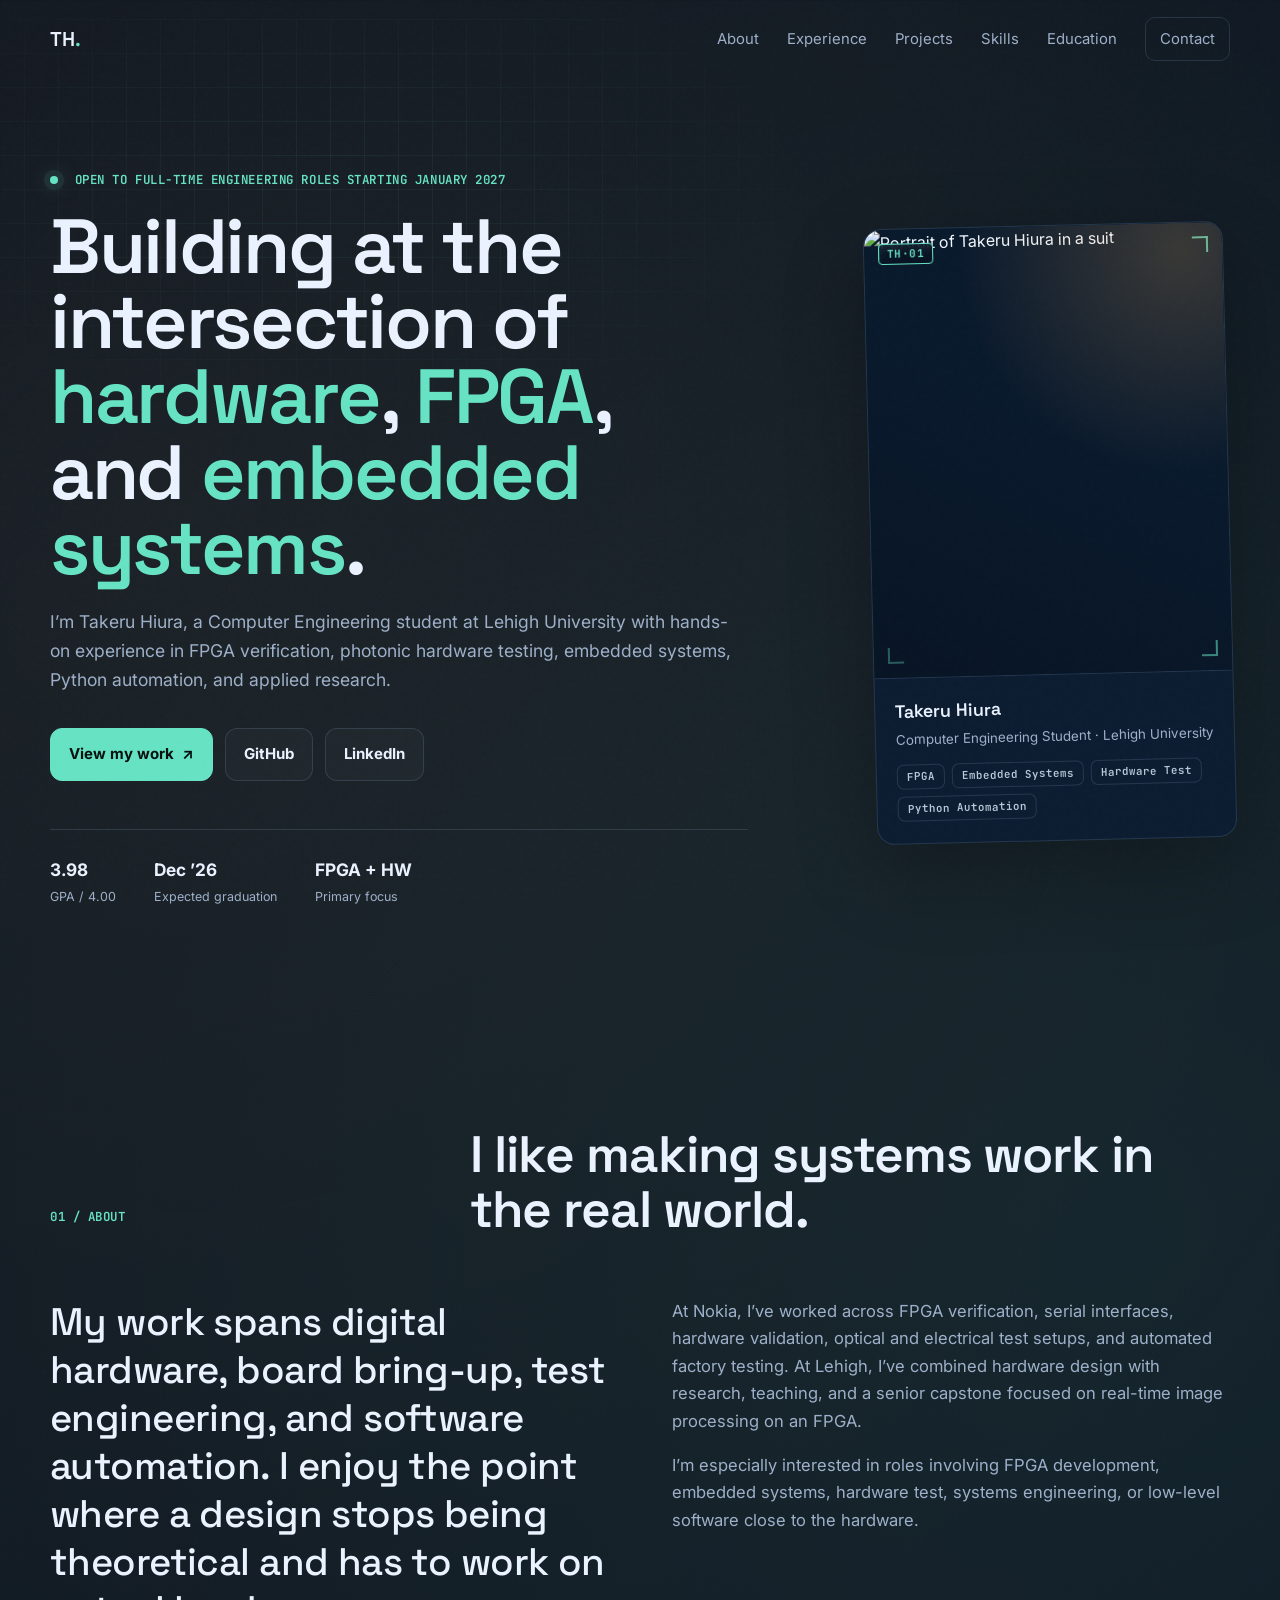
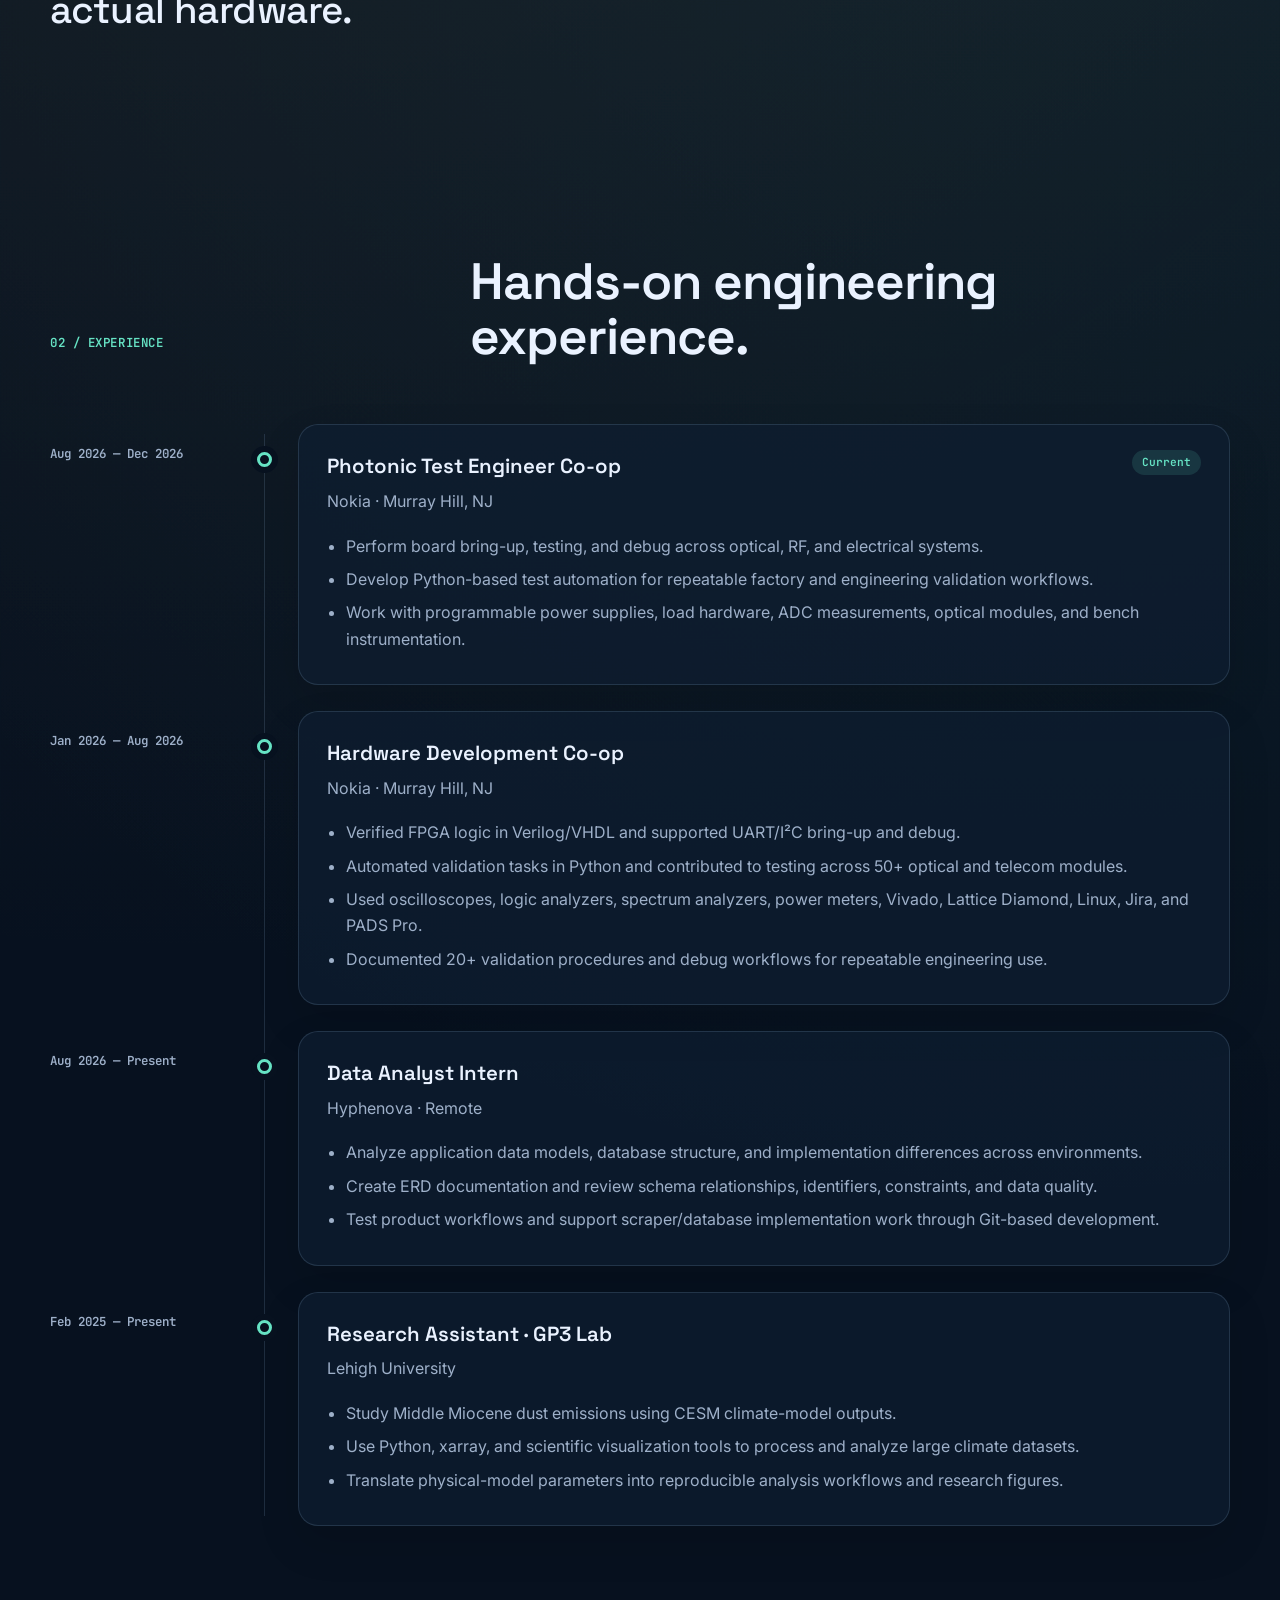
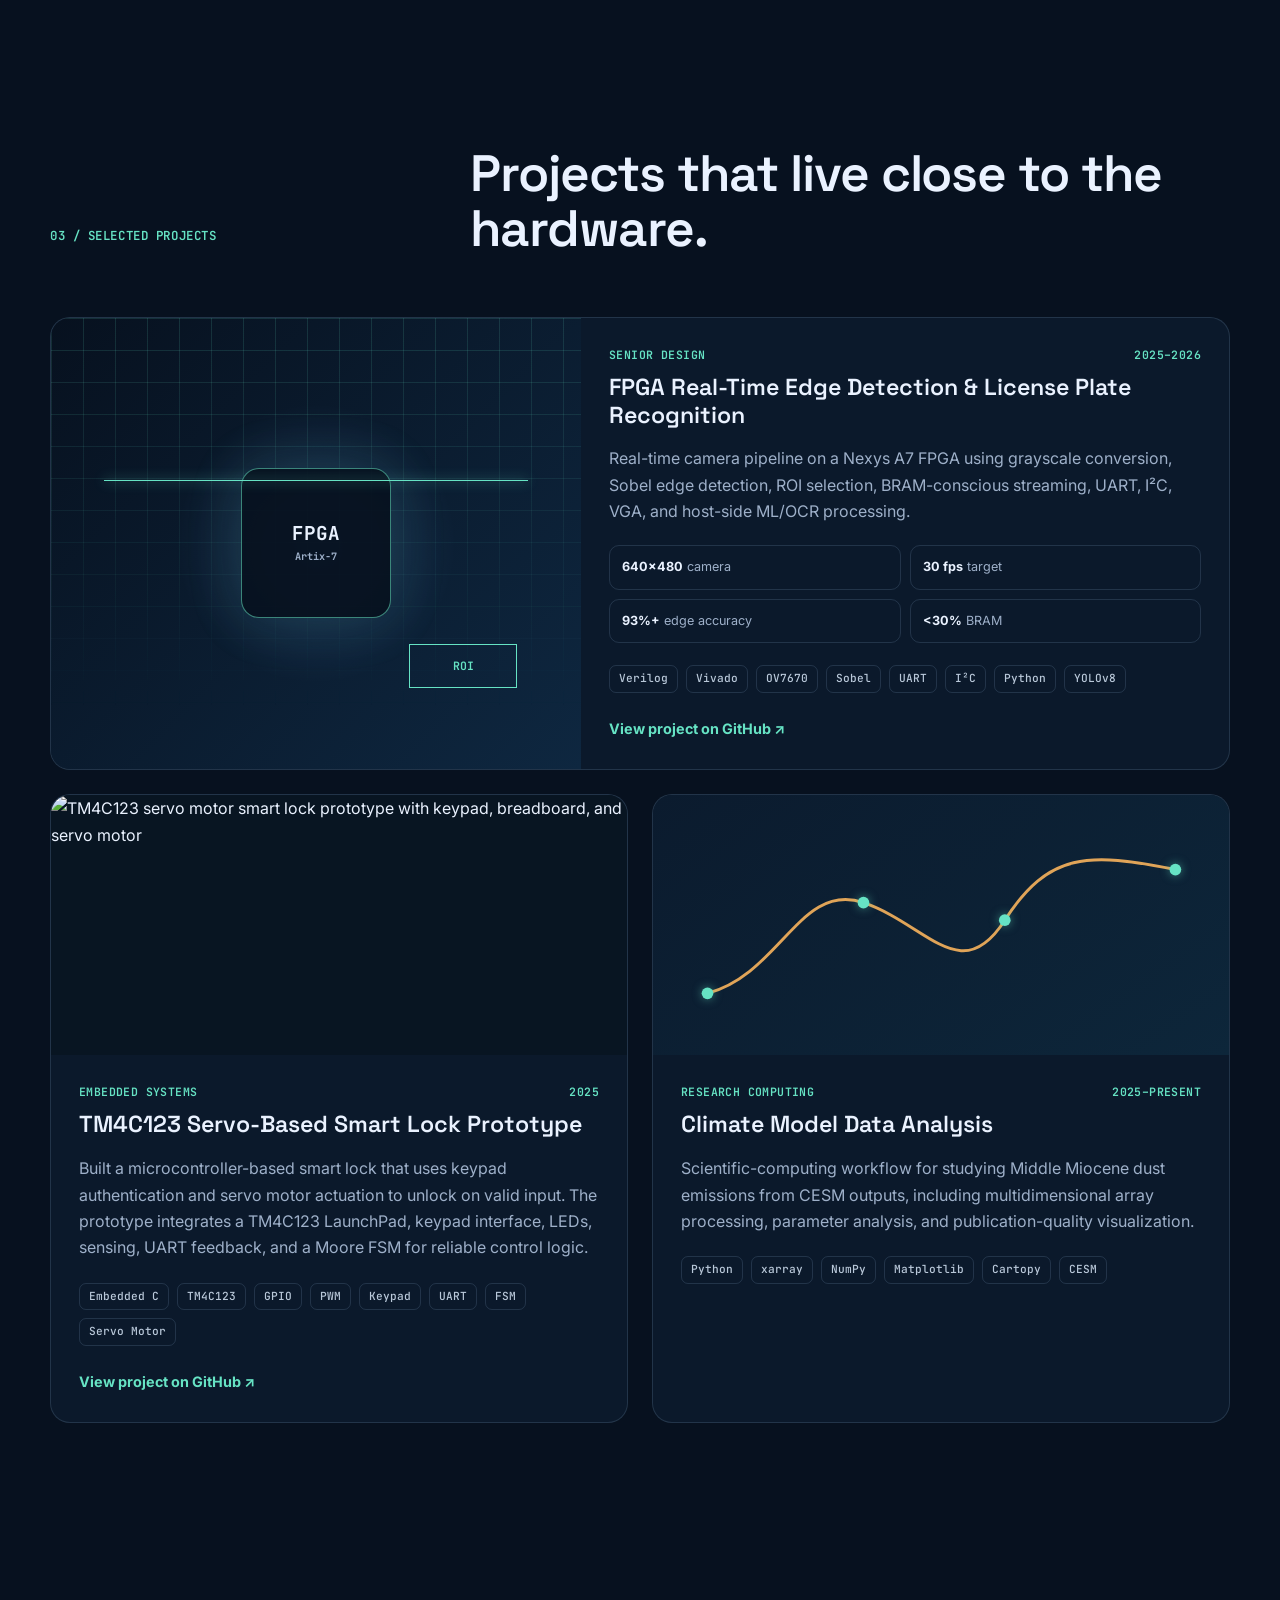
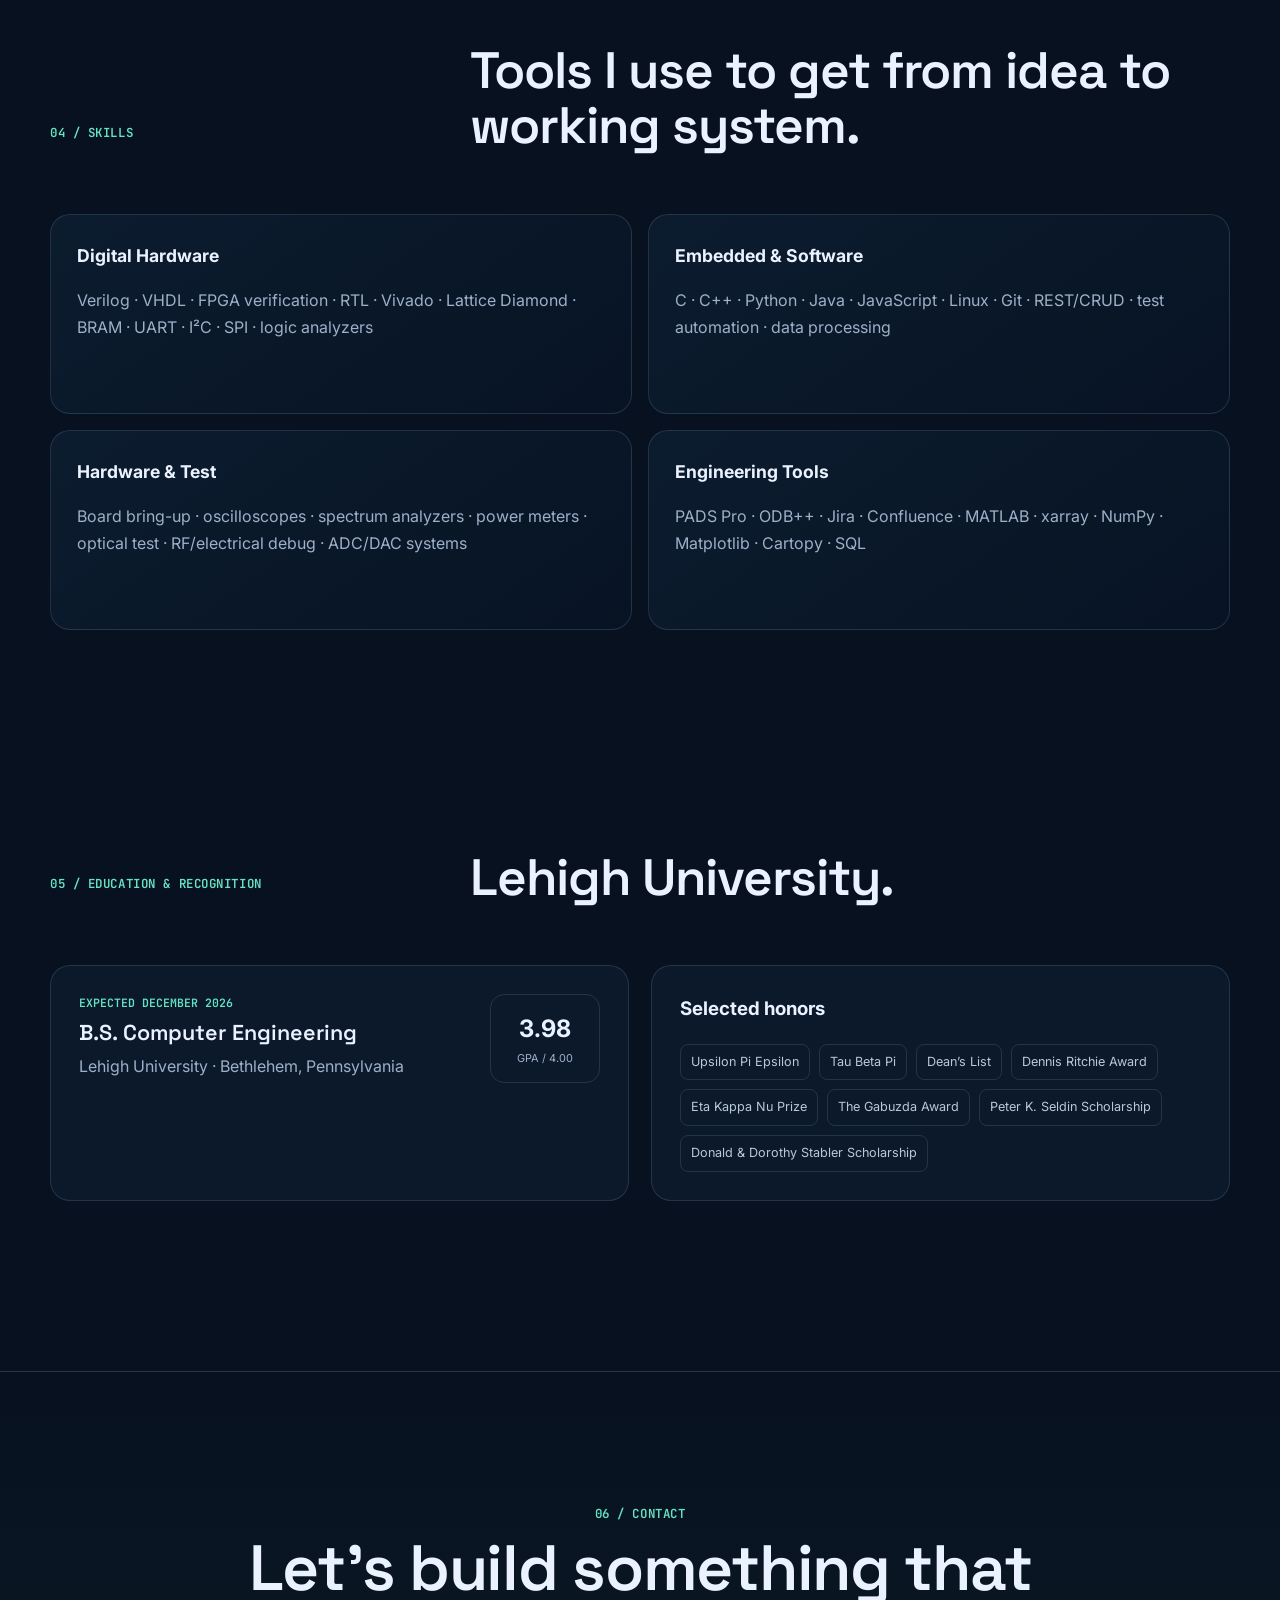
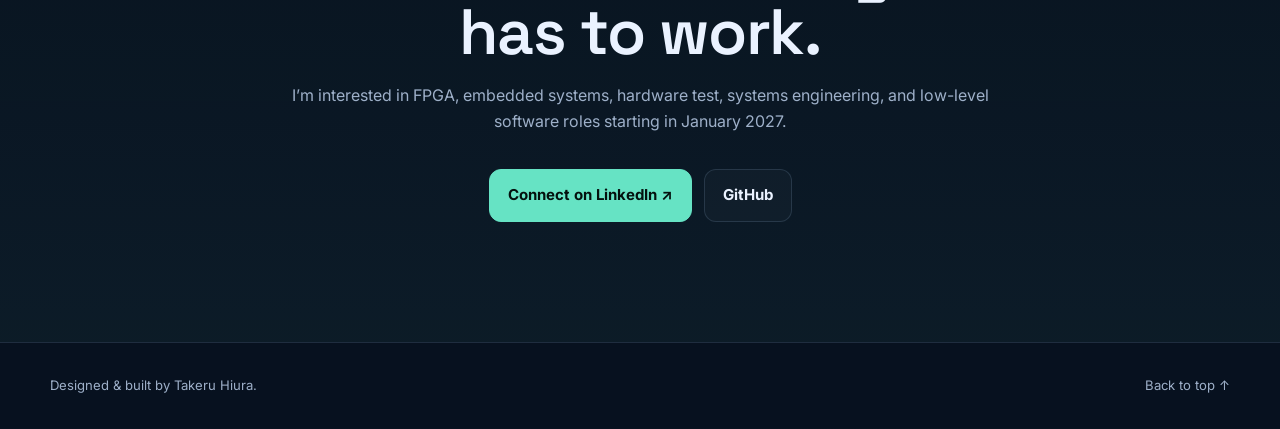
==== index.html @ 02f558d6 "Add files via upload" ====
<!doctype html>
<html lang="en">
<head>
  <meta charset="utf-8" />
  <meta name="viewport" content="width=device-width, initial-scale=1" />
  <meta name="description" content="Takeru Hiura — Computer Engineering student focused on FPGA, embedded systems, hardware validation, and test automation." />
  <meta name="theme-color" content="#07111f" />
  <title>Takeru Hiura | Computer Engineering</title>
  <link rel="icon" href="assets/favicon.svg" type="image/svg+xml" />
  <link rel="preconnect" href="https://fonts.googleapis.com" />
  <link rel="preconnect" href="https://fonts.gstatic.com" crossorigin />
  <link href="https://fonts.googleapis.com/css2?family=Inter:wght@400;500;600;700;800&family=JetBrains+Mono:wght@500;600&family=Space+Grotesk:wght@500;600;700&display=swap" rel="stylesheet" />
  <link rel="stylesheet" href="style.css" />
</head>
<body>
  <div class="page-noise" aria-hidden="true"></div>
  <header class="site-header" id="top">
    <nav class="nav container" aria-label="Primary navigation">
      <a class="brand" href="#top" aria-label="Takeru Hiura home">TH<span>.</span></a>
      <button class="nav-toggle" aria-label="Open navigation" aria-expanded="false">
        <span></span><span></span><span></span>
      </button>
      <div class="nav-links">
        <a href="#about">About</a>
        <a href="#experience">Experience</a>
        <a href="#projects">Projects</a>
        <a href="#skills">Skills</a>
        <a href="#education">Education</a>
        <a class="nav-cta" href="#contact">Contact</a>
      </div>
    </nav>
  </header>

  <main>
    <section class="hero container reveal">
      <div class="hero-copy">
        <p class="eyebrow"><span class="status-dot"></span> Open to full-time engineering roles starting January 2027</p>
        <h1>Building at the intersection of <span>hardware</span>, <span>FPGA</span>, and <span>embedded systems</span>.</h1>
        <p class="hero-text">
          I’m Takeru Hiura, a Computer Engineering student at Lehigh University with hands-on experience in FPGA verification,
          photonic hardware testing, embedded systems, Python automation, and applied research.
        </p>
        <div class="hero-actions">
          <a class="button primary" href="#projects">View my work <span>↗</span></a>
          <a class="button secondary" href="https://github.com/takeru-hiura" target="_blank" rel="noreferrer">GitHub</a>
          <a class="button secondary" href="https://www.linkedin.com/in/takeru-hiura" target="_blank" rel="noreferrer">LinkedIn</a>
        </div>
        <div class="hero-meta" aria-label="Key profile facts">
          <div><strong>3.98</strong><span>GPA / 4.00</span></div>
          <div><strong>Dec ’26</strong><span>Expected graduation</span></div>
          <div><strong>FPGA + HW</strong><span>Primary focus</span></div>
        </div>
      </div>

      <aside class="hero-photo-card" aria-label="Profile photo">
        <div class="photo-frame">
          <span class="ref-tag">TH·01</span>
          <img src="assets/headshot.jpg" alt="Portrait of Takeru Hiura in a suit" />
        </div>
        <div class="photo-caption">
          <h3>Takeru Hiura</h3>
          <p>Computer Engineering Student · Lehigh University</p>
          <div class="hero-badges" aria-label="Focus areas">
            <span>FPGA</span>
            <span>Embedded Systems</span>
            <span>Hardware Test</span>
            <span>Python Automation</span>
          </div>
        </div>
      </aside>
    </section>

    <section class="section container" id="about">
      <div class="section-heading reveal">
        <p class="section-kicker">01 / About</p>
        <h2>I like making systems work in the real world.</h2>
      </div>
      <div class="about-grid reveal">
        <p class="lead">
          My work spans digital hardware, board bring-up, test engineering, and software automation. I enjoy the point where a design stops being theoretical and has to work on actual hardware.
        </p>
        <div class="about-copy">
          <p>
            At Nokia, I’ve worked across FPGA verification, serial interfaces, hardware validation, optical and electrical test setups, and automated factory testing. At Lehigh, I’ve combined hardware design with research, teaching, and a senior capstone focused on real-time image processing on an FPGA.
          </p>
          <p>
            I’m especially interested in roles involving FPGA development, embedded systems, hardware test, systems engineering, or low-level software close to the hardware.
          </p>
        </div>
      </div>
    </section>

    <section class="section container" id="experience">
      <div class="section-heading reveal">
        <p class="section-kicker">02 / Experience</p>
        <h2>Hands-on engineering experience.</h2>
      </div>

      <div class="timeline">
        <article class="timeline-item reveal">
          <div class="timeline-marker"></div>
          <div class="timeline-date">Aug 2026 — Dec 2026</div>
          <div class="timeline-card">
            <div class="card-head">
              <div>
                <h3>Photonic Test Engineer Co-op</h3>
                <p>Nokia · Murray Hill, NJ</p>
              </div>
              <span class="tag">Current</span>
            </div>
            <ul>
              <li>Perform board bring-up, testing, and debug across optical, RF, and electrical systems.</li>
              <li>Develop Python-based test automation for repeatable factory and engineering validation workflows.</li>
              <li>Work with programmable power supplies, load hardware, ADC measurements, optical modules, and bench instrumentation.</li>
            </ul>
          </div>
        </article>

        <article class="timeline-item reveal">
          <div class="timeline-marker"></div>
          <div class="timeline-date">Jan 2026 — Aug 2026</div>
          <div class="timeline-card">
            <div class="card-head">
              <div>
                <h3>Hardware Development Co-op</h3>
                <p>Nokia · Murray Hill, NJ</p>
              </div>
            </div>
            <ul>
              <li>Verified FPGA logic in Verilog/VHDL and supported UART/I²C bring-up and debug.</li>
              <li>Automated validation tasks in Python and contributed to testing across 50+ optical and telecom modules.</li>
              <li>Used oscilloscopes, logic analyzers, spectrum analyzers, power meters, Vivado, Lattice Diamond, Linux, Jira, and PADS Pro.</li>
              <li>Documented 20+ validation procedures and debug workflows for repeatable engineering use.</li>
            </ul>
          </div>
        </article>

        <article class="timeline-item reveal">
          <div class="timeline-marker"></div>
          <div class="timeline-date">Aug 2026 — Present</div>
          <div class="timeline-card">
            <div class="card-head">
              <div>
                <h3>Data Analyst Intern</h3>
                <p>Hyphenova · Remote</p>
              </div>
            </div>
            <ul>
              <li>Analyze application data models, database structure, and implementation differences across environments.</li>
              <li>Create ERD documentation and review schema relationships, identifiers, constraints, and data quality.</li>
              <li>Test product workflows and support scraper/database implementation work through Git-based development.</li>
            </ul>
          </div>
        </article>

        <article class="timeline-item reveal">
          <div class="timeline-marker"></div>
          <div class="timeline-date">Feb 2025 — Present</div>
          <div class="timeline-card">
            <div class="card-head">
              <div>
                <h3>Research Assistant · GP3 Lab</h3>
                <p>Lehigh University</p>
              </div>
            </div>
            <ul>
              <li>Study Middle Miocene dust emissions using CESM climate-model outputs.</li>
              <li>Use Python, xarray, and scientific visualization tools to process and analyze large climate datasets.</li>
              <li>Translate physical-model parameters into reproducible analysis workflows and research figures.</li>
            </ul>
          </div>
        </article>
      </div>
    </section>

    <section class="section container" id="projects">
      <div class="section-heading reveal">
        <p class="section-kicker">03 / Selected Projects</p>
        <h2>Projects that live close to the hardware.</h2>
      </div>

      <div class="project-grid">
        <article class="project-card featured reveal">
          <div class="project-visual fpga-visual" aria-hidden="true">
            <div class="chip">
              <span>FPGA</span>
              <small>Artix-7</small>
            </div>
            <div class="scan-line"></div>
            <div class="plate-box">ROI</div>
          </div>
          <div class="project-content">
            <div class="project-topline"><span>Senior Design</span><span>2025–2026</span></div>
            <h3>FPGA Real-Time Edge Detection & License Plate Recognition</h3>
            <p>
              Real-time camera pipeline on a Nexys A7 FPGA using grayscale conversion, Sobel edge detection, ROI selection, BRAM-conscious streaming, UART, I²C, VGA, and host-side ML/OCR processing.
            </p>
            <div class="metric-row">
              <span><strong>640×480</strong> camera</span>
              <span><strong>30 fps</strong> target</span>
              <span><strong>93%+</strong> edge accuracy</span>
              <span><strong>&lt;30%</strong> BRAM</span>
            </div>
            <div class="tech-list"><span>Verilog</span><span>Vivado</span><span>OV7670</span><span>Sobel</span><span>UART</span><span>I²C</span><span>Python</span><span>YOLOv8</span></div>
            <a class="text-link" href="https://github.com/takeru-hiura/senior_design_code" target="_blank" rel="noreferrer">View project on GitHub ↗</a>
          </div>
        </article>

        <article class="project-card reveal">
          <div class="project-visual image-visual">
            <img src="assets/servo-project.png" alt="TM4C123 servo motor smart lock prototype with keypad, breadboard, and servo motor" />
          </div>
          <div class="project-content">
            <div class="project-topline"><span>Embedded Systems</span><span>2025</span></div>
            <h3>TM4C123 Servo-Based Smart Lock Prototype</h3>
            <p>
              Built a microcontroller-based smart lock that uses keypad authentication and servo motor actuation to unlock on valid input. The prototype integrates a TM4C123 LaunchPad, keypad interface, LEDs, sensing, UART feedback, and a Moore FSM for reliable control logic.
            </p>
            <div class="tech-list"><span>Embedded C</span><span>TM4C123</span><span>GPIO</span><span>PWM</span><span>Keypad</span><span>UART</span><span>FSM</span><span>Servo Motor</span></div>
            <a class="text-link" href="https://github.com/takeru-hiura/num_lock_prototype" target="_blank" rel="noreferrer">View project on GitHub ↗</a>
          </div>
        </article>

        <article class="project-card reveal">
          <div class="project-visual data-visual" aria-hidden="true">
            <svg viewBox="0 0 520 230">
              <path d="M20 185 C95 165 115 70 180 92 S280 180 325 110 S410 40 500 58" fill="none" />
              <circle cx="20" cy="185" r="6"/><circle cx="180" cy="92" r="6"/><circle cx="325" cy="110" r="6"/><circle cx="500" cy="58" r="6"/>
            </svg>
          </div>
          <div class="project-content">
            <div class="project-topline"><span>Research Computing</span><span>2025–Present</span></div>
            <h3>Climate Model Data Analysis</h3>
            <p>
              Scientific-computing workflow for studying Middle Miocene dust emissions from CESM outputs, including multidimensional array processing, parameter analysis, and publication-quality visualization.
            </p>
            <div class="tech-list"><span>Python</span><span>xarray</span><span>NumPy</span><span>Matplotlib</span><span>Cartopy</span><span>CESM</span></div>
          </div>
        </article>
      </div>
    </section>

    <section class="section container" id="skills">
      <div class="section-heading reveal">
        <p class="section-kicker">04 / Skills</p>
        <h2>Tools I use to get from idea to working system.</h2>
      </div>
      <div class="skills-grid reveal">
        <div class="skill-panel">
          <h3>Digital Hardware</h3>
          <p>Verilog · VHDL · FPGA verification · RTL · Vivado · Lattice Diamond · BRAM · UART · I²C · SPI · logic analyzers</p>
        </div>
        <div class="skill-panel">
          <h3>Embedded & Software</h3>
          <p>C · C++ · Python · Java · JavaScript · Linux · Git · REST/CRUD · test automation · data processing</p>
        </div>
        <div class="skill-panel">
          <h3>Hardware & Test</h3>
          <p>Board bring-up · oscilloscopes · spectrum analyzers · power meters · optical test · RF/electrical debug · ADC/DAC systems</p>
        </div>
        <div class="skill-panel">
          <h3>Engineering Tools</h3>
          <p>PADS Pro · ODB++ · Jira · Confluence · MATLAB · xarray · NumPy · Matplotlib · Cartopy · SQL</p>
        </div>
      </div>
    </section>

    <section class="section container" id="education">
      <div class="section-heading reveal">
        <p class="section-kicker">05 / Education & Recognition</p>
        <h2>Lehigh University.</h2>
      </div>
      <div class="education-grid reveal">
        <article class="education-card">
          <div>
            <p class="edu-year">Expected December 2026</p>
            <h3>B.S. Computer Engineering</h3>
            <p>Lehigh University · Bethlehem, Pennsylvania</p>
          </div>
          <div class="gpa-box"><strong>3.98</strong><span>GPA / 4.00</span></div>
        </article>
        <article class="awards-card">
          <h3>Selected honors</h3>
          <div class="award-list">
            <span>Upsilon Pi Epsilon</span>
            <span>Tau Beta Pi</span>
            <span>Dean’s List</span>
            <span>Dennis Ritchie Award</span>
            <span>Eta Kappa Nu Prize</span>
            <span>The Gabuzda Award</span>
            <span>Peter K. Seldin Scholarship</span>
            <span>Donald & Dorothy Stabler Scholarship</span>
          </div>
        </article>
      </div>
    </section>

    <section class="contact-section" id="contact">
      <div class="container contact-inner reveal">
        <p class="section-kicker">06 / Contact</p>
        <h2>Let’s build something that has to work.</h2>
        <p>I’m interested in FPGA, embedded systems, hardware test, systems engineering, and low-level software roles starting in January 2027.</p>
        <div class="contact-actions">
          <a class="button primary" href="https://www.linkedin.com/in/takeru-hiura" target="_blank" rel="noreferrer">Connect on LinkedIn ↗</a>
          <a class="button secondary" href="https://github.com/takeru-hiura" target="_blank" rel="noreferrer">GitHub</a>
        </div>
      </div>
    </section>
  </main>

  <footer>
    <div class="container footer-inner">
      <p>Designed & built by Takeru Hiura.</p>
      <a href="#top">Back to top ↑</a>
    </div>
  </footer>

  <script src="script.js"></script>
</body>
</html>
---- style.css ----
:root {
  --bg: #07111f;
  --bg-soft: #0b1728;
  --panel: rgba(14, 30, 49, 0.72);
  --panel-strong: #0d1d31;
  --text: #eaf2ff;
  --muted: #9eb0c9;
  --line: rgba(153, 190, 229, 0.16);
  --accent: #66e3c4;
  --accent-2: #e0a458;
  --accent-soft: rgba(102, 227, 196, 0.13);
  --copper-soft: rgba(224, 164, 88, 0.16);
  --shadow: 0 28px 80px rgba(0, 0, 0, 0.26);
  --radius: 20px;
  --max: 1180px;
}

* { box-sizing: border-box; }
html { scroll-behavior: smooth; }
body {
  margin: 0;
  min-height: 100vh;
  color: var(--text);
  background:
    radial-gradient(circle at 14% 8%, rgba(224, 164, 88, 0.09), transparent 32%),
    radial-gradient(circle at 86% 18%, rgba(102, 227, 196, 0.08), transparent 28%),
    var(--bg);
  font-family: Inter, system-ui, -apple-system, BlinkMacSystemFont, "Segoe UI", sans-serif;
  line-height: 1.65;
  overflow-x: hidden;
}

a { color: inherit; text-decoration: none; }
button, a { -webkit-tap-highlight-color: transparent; }
img, svg { max-width: 100%; }
.container { width: min(calc(100% - 40px), var(--max)); margin-inline: auto; }

.page-noise {
  position: fixed;
  inset: 0;
  opacity: .035;
  pointer-events: none;
  z-index: 20;
  background-image: url("data:image/svg+xml,%3Csvg viewBox='0 0 220 220' xmlns='http://www.w3.org/2000/svg'%3E%3Cfilter id='n'%3E%3CfeTurbulence type='fractalNoise' baseFrequency='.88' numOctaves='3' stitchTiles='stitch'/%3E%3C/filter%3E%3Crect width='100%25' height='100%25' filter='url(%23n)' opacity='.4'/%3E%3C/svg%3E");
}

.site-header {
  position: sticky;
  top: 0;
  z-index: 15;
  border-bottom: 1px solid transparent;
  transition: background .3s ease, border-color .3s ease, backdrop-filter .3s ease;
}
.site-header.scrolled {
  background: rgba(7, 17, 31, .78);
  border-color: var(--line);
  backdrop-filter: blur(18px);
}
.nav { height: 78px; display: flex; align-items: center; justify-content: space-between; }
.brand {
  font: 600 1.25rem/1 "Space Grotesk", sans-serif;
  letter-spacing: -.01em;
}
.brand span { color: var(--accent); }
.nav-links { display: flex; align-items: center; gap: 28px; color: var(--muted); font-size: .93rem; }
.nav-links a { transition: color .2s ease; }
.nav-links a:hover { color: var(--text); }
.nav-cta { padding: 9px 14px; border: 1px solid var(--line); border-radius: 10px; }
.nav-toggle { display: none; background: none; border: 0; padding: 6px; }
.nav-toggle span { display: block; width: 24px; height: 2px; margin: 5px 0; background: var(--text); }

.hero {
  position: relative;
  min-height: calc(100vh - 78px);
  display: grid;
  grid-template-columns: 1.25fr .75fr;
  align-items: center;
  gap: 64px;
  padding-block: 80px 110px;
}
.hero::before {
  content: "";
  position: absolute;
  inset: -60px -8% auto -8%;
  height: 640px;
  background-image:
    linear-gradient(rgba(102, 227, 196, .07) 1px, transparent 1px),
    linear-gradient(90deg, rgba(102, 227, 196, .07) 1px, transparent 1px);
  background-size: 34px 34px;
  mask-image: radial-gradient(ellipse 55% 60% at 28% 25%, black, transparent 72%);
  pointer-events: none;
  z-index: 0;
}
.hero-copy, .hero-photo-card { position: relative; z-index: 1; }
.eyebrow, .section-kicker {
  font: 600 .78rem/1.4 JetBrains Mono, monospace;
  color: var(--accent);
  letter-spacing: .045em;
  text-transform: uppercase;
}
.status-dot {
  display: inline-block;
  width: 8px;
  height: 8px;
  margin-right: 9px;
  border-radius: 50%;
  background: var(--accent);
  box-shadow: 0 0 0 6px rgba(102,227,196,.08), 0 0 20px rgba(102,227,196,.5);
}
.hero h1 {
  margin: 20px 0 22px;
  max-width: 850px;
  font: 600 clamp(3rem, 6vw, 6.2rem)/.98 "Space Grotesk", sans-serif;
  letter-spacing: -.03em;
}
.hero h1 span { color: var(--accent); }
.hero-text { max-width: 770px; color: var(--muted); font-size: 1.1rem; }
.hero-actions, .contact-actions { display: flex; flex-wrap: wrap; gap: 12px; margin-top: 34px; }
.button {
  display: inline-flex;
  align-items: center;
  justify-content: center;
  gap: 8px;
  padding: 13px 18px;
  border-radius: 12px;
  border: 1px solid var(--line);
  font-weight: 700;
  font-size: .94rem;
  transition: transform .2s ease, border-color .2s ease, background .2s ease;
}
.button:hover { transform: translateY(-2px); border-color: rgba(102,227,196,.45); }
.button.primary { background: var(--accent); color: #04110e; border-color: var(--accent); }
.button.secondary { background: rgba(255,255,255,.025); }
.hero-meta { display: flex; gap: 38px; margin-top: 48px; padding-top: 26px; border-top: 1px solid var(--line); }
.hero-meta div { display: grid; gap: 2px; }
.hero-meta strong { font-size: 1.08rem; }
.hero-meta span { color: var(--muted); font-size: .78rem; }

.hero-photo-card {
  justify-self: end;
  width: 100%;
  max-width: 360px;
  border: 1px solid var(--line);
  border-radius: 18px;
  background: var(--panel-strong);
  box-shadow: var(--shadow);
  overflow: hidden;
  transform: rotate(-1.4deg);
  transition: transform .35s cubic-bezier(.2,.7,.2,1);
}
.hero-photo-card:hover { transform: rotate(0deg); }

.photo-frame { position: relative; aspect-ratio: 4 / 5; overflow: hidden; background: #0a1a2d; }
.photo-frame img {
  width: 100%; height: 100%;
  object-fit: cover; object-position: top center;
  filter: grayscale(.12) contrast(1.05);
  display: block;
}
.photo-frame::after {
  content: "";
  position: absolute; inset: 0;
  background:
    linear-gradient(205deg, rgba(7,17,31,0) 42%, rgba(7,17,31,.6) 100%),
    radial-gradient(circle at 88% 6%, rgba(224,164,88,.22), transparent 42%);
  pointer-events: none;
}
.photo-frame::before {
  content: "";
  position: absolute; inset: 14px;
  pointer-events: none;
  opacity: .8;
  background:
    linear-gradient(var(--accent), var(--accent)) top left / 16px 2px no-repeat,
    linear-gradient(var(--accent), var(--accent)) top left / 2px 16px no-repeat,
    linear-gradient(var(--accent), var(--accent)) top right / 16px 2px no-repeat,
    linear-gradient(var(--accent), var(--accent)) top right / 2px 16px no-repeat,
    linear-gradient(var(--accent), var(--accent)) bottom left / 16px 2px no-repeat,
    linear-gradient(var(--accent), var(--accent)) bottom left / 2px 16px no-repeat,
    linear-gradient(var(--accent), var(--accent)) bottom right / 16px 2px no-repeat,
    linear-gradient(var(--accent), var(--accent)) bottom right / 2px 16px no-repeat;
}
.ref-tag {
  position: absolute; top: 14px; left: 14px; z-index: 2;
  padding: 4px 8px;
  border: 1px solid var(--accent);
  border-radius: 4px;
  background: rgba(7,17,31,.72);
  backdrop-filter: blur(4px);
  color: var(--accent);
  font: 700 .68rem/1 "JetBrains Mono", monospace;
  letter-spacing: .04em;
}

.photo-caption { padding: 18px 20px 22px; border-top: 1px solid var(--line); }
.photo-caption h3 { margin: 0 0 3px; font-family: "Space Grotesk", sans-serif; font-weight: 600; font-size: 1.12rem; }
.photo-caption > p { margin: 0 0 14px; color: var(--muted); font-size: .84rem; }
.hero-badges { display: flex; flex-wrap: wrap; gap: 7px; }
.hero-badges span {
  padding: 5px 9px;
  border: 1px solid var(--line);
  border-radius: 7px;
  color: #b9c8d9;
  font: 600 .68rem/1.2 "JetBrains Mono", monospace;
}
.terminal-bar { height: 44px; display: flex; align-items: center; gap: 8px; padding-inline: 16px; border-bottom: 1px solid var(--line); }
.terminal-bar span { width: 10px; height: 10px; border-radius: 50%; background: #43617d; }
.terminal-bar span:first-child { background: #ff7f79; }
.terminal-bar span:nth-child(2) { background: #ffcc66; }
.terminal-bar span:nth-child(3) { background: #69d585; }
.terminal-body { position: relative; padding: 25px 26px 10px; min-height: 430px; font: 500 .92rem/1.7 JetBrains Mono, monospace; color: #c5d5e8; }
.terminal-body p { margin: 0 0 7px; }
.prompt { color: var(--accent); }
.terminal-output { padding-left: 18px; color: #8ea6be; }
.terminal-output.accent { color: var(--accent-2); }
.signal-art { position: absolute; left: -12px; right: -12px; bottom: 16px; opacity: .75; }
.signal-art path { stroke: rgba(115,167,255,.6); stroke-width: 2; }
.signal-art path.glow { stroke: var(--accent); stroke-width: 4; opacity: .18; filter: blur(2px); }

.section { padding-block: 110px; }
.section-heading { display: grid; grid-template-columns: 1fr 2fr; gap: 40px; align-items: end; margin-bottom: 60px; }
.section-heading h2 { margin: 0; max-width: 800px; font-family: "Space Grotesk", sans-serif; font-weight: 600; font-size: clamp(2.1rem, 4vw, 4rem); line-height: 1.08; letter-spacing: -.02em; }
.about-grid { display: grid; grid-template-columns: 1fr 1fr; gap: 64px; }
.lead { margin: 0; font-family: "Space Grotesk", sans-serif; font-weight: 500; font-size: clamp(1.6rem, 3vw, 2.5rem); line-height: 1.25; letter-spacing: -.015em; }
.about-copy { color: var(--muted); font-size: 1.04rem; }
.about-copy p:first-child { margin-top: 0; }

.timeline { position: relative; display: grid; gap: 26px; }
.timeline::before { content: ""; position: absolute; top: 10px; bottom: 10px; left: 214px; width: 1px; background: var(--line); }
.timeline-item { position: relative; display: grid; grid-template-columns: 180px 1fr; gap: 68px; }
.timeline-marker { position: absolute; left: 207px; top: 28px; width: 15px; height: 15px; border-radius: 50%; background: var(--bg); border: 3px solid var(--accent); box-shadow: 0 0 0 6px var(--bg); z-index: 2; }
.timeline-date { padding-top: 21px; color: var(--muted); font: 600 .78rem/1.5 JetBrains Mono, monospace; }
.timeline-card { padding: 25px 28px; border: 1px solid var(--line); border-radius: var(--radius); background: var(--panel); box-shadow: 0 18px 44px rgba(0,0,0,.12); }
.card-head { display: flex; justify-content: space-between; gap: 20px; }
.card-head h3 { margin: 0; font-family: "Space Grotesk", sans-serif; font-weight: 600; font-size: 1.28rem; }
.card-head p { margin: 4px 0 0; color: var(--muted); }
.tag { align-self: start; padding: 5px 10px; border-radius: 999px; background: var(--accent-soft); color: var(--accent); font: 600 .7rem/1.3 JetBrains Mono, monospace; }
.timeline-card ul { margin: 18px 0 0; padding-left: 19px; color: var(--muted); }
.timeline-card li { margin: 7px 0; }

.project-grid { display: grid; grid-template-columns: 1fr 1fr; gap: 24px; }
.project-card { border: 1px solid var(--line); border-radius: var(--radius); background: var(--panel); overflow: hidden; transition: transform .25s ease, border-color .25s ease; }
.project-card:hover { transform: translateY(-5px); border-color: rgba(102,227,196,.32); }
.project-card.featured { grid-column: span 2; display: grid; grid-template-columns: .9fr 1.1fr; }
.project-visual { min-height: 260px; position: relative; overflow: hidden; background: #0a1a2d; }
.featured .project-visual { min-height: 100%; }
.project-content { padding: 28px; }
.project-topline { display: flex; justify-content: space-between; gap: 16px; color: var(--accent); font: 600 .72rem/1.5 JetBrains Mono, monospace; text-transform: uppercase; letter-spacing: .035em; }
.project-content h3 { margin: 11px 0 12px; font-family: "Space Grotesk", sans-serif; font-weight: 600; font-size: 1.45rem; line-height: 1.2; }
.project-content p { color: var(--muted); }
.tech-list { display: flex; flex-wrap: wrap; gap: 8px; margin: 22px 0; }
.tech-list span { padding: 6px 9px; border: 1px solid var(--line); border-radius: 7px; color: #b9c8d9; font: 500 .7rem/1.2 JetBrains Mono, monospace; }
.text-link { color: var(--accent); font-weight: 700; font-size: .9rem; }
.metric-row { display: grid; grid-template-columns: repeat(2, 1fr); gap: 9px; margin: 20px 0; }
.metric-row span { padding: 11px 12px; border: 1px solid var(--line); border-radius: 10px; color: var(--muted); font-size: .79rem; }
.metric-row strong { color: var(--text); }

.fpga-visual { background: radial-gradient(circle at center, rgba(115,167,255,.18), transparent 40%), linear-gradient(135deg,#07111f,#0e2740); }
.fpga-visual::before, .fpga-visual::after { content:""; position:absolute; inset:0; background-image: linear-gradient(rgba(102,227,196,.08) 1px, transparent 1px), linear-gradient(90deg, rgba(102,227,196,.08) 1px, transparent 1px); background-size: 32px 32px; mask-image: linear-gradient(to bottom, black, transparent 88%); }
.chip { position: absolute; inset: 50% auto auto 50%; translate: -50% -50%; width: 150px; aspect-ratio: 1; display: grid; place-content: center; text-align: center; border-radius: 18px; border: 1px solid rgba(102,227,196,.55); background: rgba(7,17,31,.9); box-shadow: 0 0 60px rgba(102,227,196,.12); font: 700 1.2rem/1 JetBrains Mono, monospace; z-index: 2; }
.chip small { margin-top: 9px; color: var(--muted); font-size: .64rem; }
.scan-line { position:absolute; left:10%; right:10%; top:36%; height:1px; background:var(--accent); box-shadow:0 0 12px var(--accent); animation: scan 3.2s ease-in-out infinite; z-index:3; }
.plate-box { position:absolute; right:12%; bottom:18%; width:108px; height:44px; display:grid; place-items:center; border:1px solid var(--accent); color:var(--accent); font:600 .72rem JetBrains Mono, monospace; z-index:3; }
@keyframes scan { 0%,100%{top:26%} 50%{top:74%} }

.lock-visual { display: grid; place-items: center; background: radial-gradient(circle at 50% 45%, rgba(102,227,196,.12), transparent 40%), #09182a; }
.keypad { width: 170px; display: grid; grid-template-columns: repeat(3, 1fr); gap: 9px; transform: perspective(500px) rotateX(7deg) rotateY(-7deg); }
.keypad span { aspect-ratio: 1.15; display: grid; place-items: center; border: 1px solid var(--line); border-radius: 10px; background: #0c2138; color: #b8cbe1; font: 600 .82rem JetBrains Mono, monospace; box-shadow: inset 0 0 18px rgba(115,167,255,.04); }
.data-visual { display:grid; place-items:center; background:linear-gradient(145deg,#0b1b2e,#0d263a); }
.data-visual svg { width:88%; }
.data-visual path { stroke:var(--accent-2); stroke-width:3; }
.data-visual circle { fill:var(--accent); filter:drop-shadow(0 0 5px rgba(102,227,196,.5)); }

.image-visual { background: #081522; }
.image-visual img { width: 100%; height: 100%; min-height: 260px; object-fit: cover; object-position: center; display: block; }

.skills-grid { display: grid; grid-template-columns: repeat(2, 1fr); gap: 16px; }
.skill-panel { min-height: 200px; padding: 26px; border: 1px solid var(--line); border-radius: var(--radius); background: linear-gradient(145deg, rgba(15,34,55,.65), rgba(9,22,39,.6)); }
.skill-panel h3 { margin-top: 0; font-size: 1.1rem; }
.skill-panel p { color: var(--muted); }
.education-grid { display: grid; grid-template-columns: 1fr 1fr; gap: 22px; }
.education-card, .awards-card { padding: 28px; border: 1px solid var(--line); border-radius: var(--radius); background: var(--panel); }
.education-card { display:flex; justify-content:space-between; gap:24px; align-items:flex-start; }
.education-card h3 { margin: 4px 0 2px; font-family: "Space Grotesk", sans-serif; font-weight: 600; font-size: 1.35rem; }
.education-card p { color: var(--muted); margin: 0; }
.edu-year { color: var(--accent)!important; font: 600 .72rem/1.5 JetBrains Mono, monospace; text-transform: uppercase; }
.gpa-box { min-width:110px; display:grid; gap:1px; padding:14px; border:1px solid var(--line); border-radius:14px; text-align:center; }
.gpa-box strong { font-size:1.5rem; }
.gpa-box span { color:var(--muted); font-size:.68rem; }
.awards-card h3 { margin-top:0; }
.award-list { display:flex; flex-wrap:wrap; gap:9px; }
.award-list span { padding:7px 10px; border-radius:8px; border:1px solid var(--line); color:#b9c8d9; font-size:.79rem; }

.contact-section { margin-top: 60px; padding-block: 120px; background: linear-gradient(180deg, transparent, rgba(102,227,196,.05)); border-top: 1px solid var(--line); }
.contact-inner { text-align:center; max-width:850px; }
.contact-inner h2 { margin: 14px auto 18px; font-family: "Space Grotesk", sans-serif; font-weight: 600; font-size: clamp(2.6rem,5vw,5rem); line-height:1; letter-spacing:-.02em; }
.contact-inner > p:not(.section-kicker) { color:var(--muted); max-width:700px; margin-inline:auto; }
.contact-actions { justify-content:center; }
footer { border-top:1px solid var(--line); color:var(--muted); font-size:.82rem; }
.footer-inner { min-height:86px; display:flex; justify-content:space-between; align-items:center; gap:20px; }

.reveal { opacity: 0; transform: translateY(24px); transition: opacity .75s ease, transform .75s cubic-bezier(.2,.7,.2,1); }
.reveal.visible { opacity: 1; transform: translateY(0); }

@media (max-width: 980px) {
  .hero { grid-template-columns: 1fr; min-height:auto; }
  .hero-card, .hero-photo-card { max-width:650px; transform:none; }
  .section-heading { grid-template-columns:1fr; gap:12px; }
  .timeline::before { left:8px; }
  .timeline-item { grid-template-columns:1fr; gap:10px; padding-left:34px; }
  .timeline-marker { left:1px; top:23px; }
  .timeline-date { padding-top:0; }
  .project-card.featured { grid-column:auto; display:block; }
  .project-grid { grid-template-columns:1fr 1fr; }
  .featured .project-visual { min-height:300px; }
  .education-grid { grid-template-columns:1fr; }
}

@media (max-width: 760px) {
  .container { width:min(calc(100% - 28px), var(--max)); }
  .nav-toggle { display:block; position:relative; z-index:30; cursor:pointer; }
  .nav-links { position:fixed; inset:0 0 auto auto; width:min(82vw,360px); height:100vh; padding:100px 28px 28px; flex-direction:column; align-items:flex-start; background:#091725; border-left:1px solid var(--line); transform:translateX(105%); transition:transform .3s ease; box-shadow:-30px 0 70px rgba(0,0,0,.35); }
  .nav-links.open { transform:translateX(0); }
  .hero { padding-block:55px 80px; gap:44px; }
  .hero h1 { font-size:clamp(2.9rem,15vw,4.8rem); }
  .hero-meta { display:grid; grid-template-columns:repeat(3,1fr); gap:12px; }
  .hero-meta strong { font-size:.94rem; }
  .hero-meta span { font-size:.68rem; }
  .section { padding-block:78px; }
  .about-grid, .skills-grid, .project-grid { grid-template-columns:1fr; }
  .project-card.featured { grid-column:auto; }
  .education-card { flex-direction:column; }
  .metric-row { grid-template-columns:1fr 1fr; }
  .footer-inner { min-height:100px; flex-direction:column; justify-content:center; text-align:center; }
}

@media (prefers-reduced-motion: reduce) {
  * { scroll-behavior:auto!important; animation:none!important; transition:none!important; }
  .reveal { opacity:1; transform:none; }
}
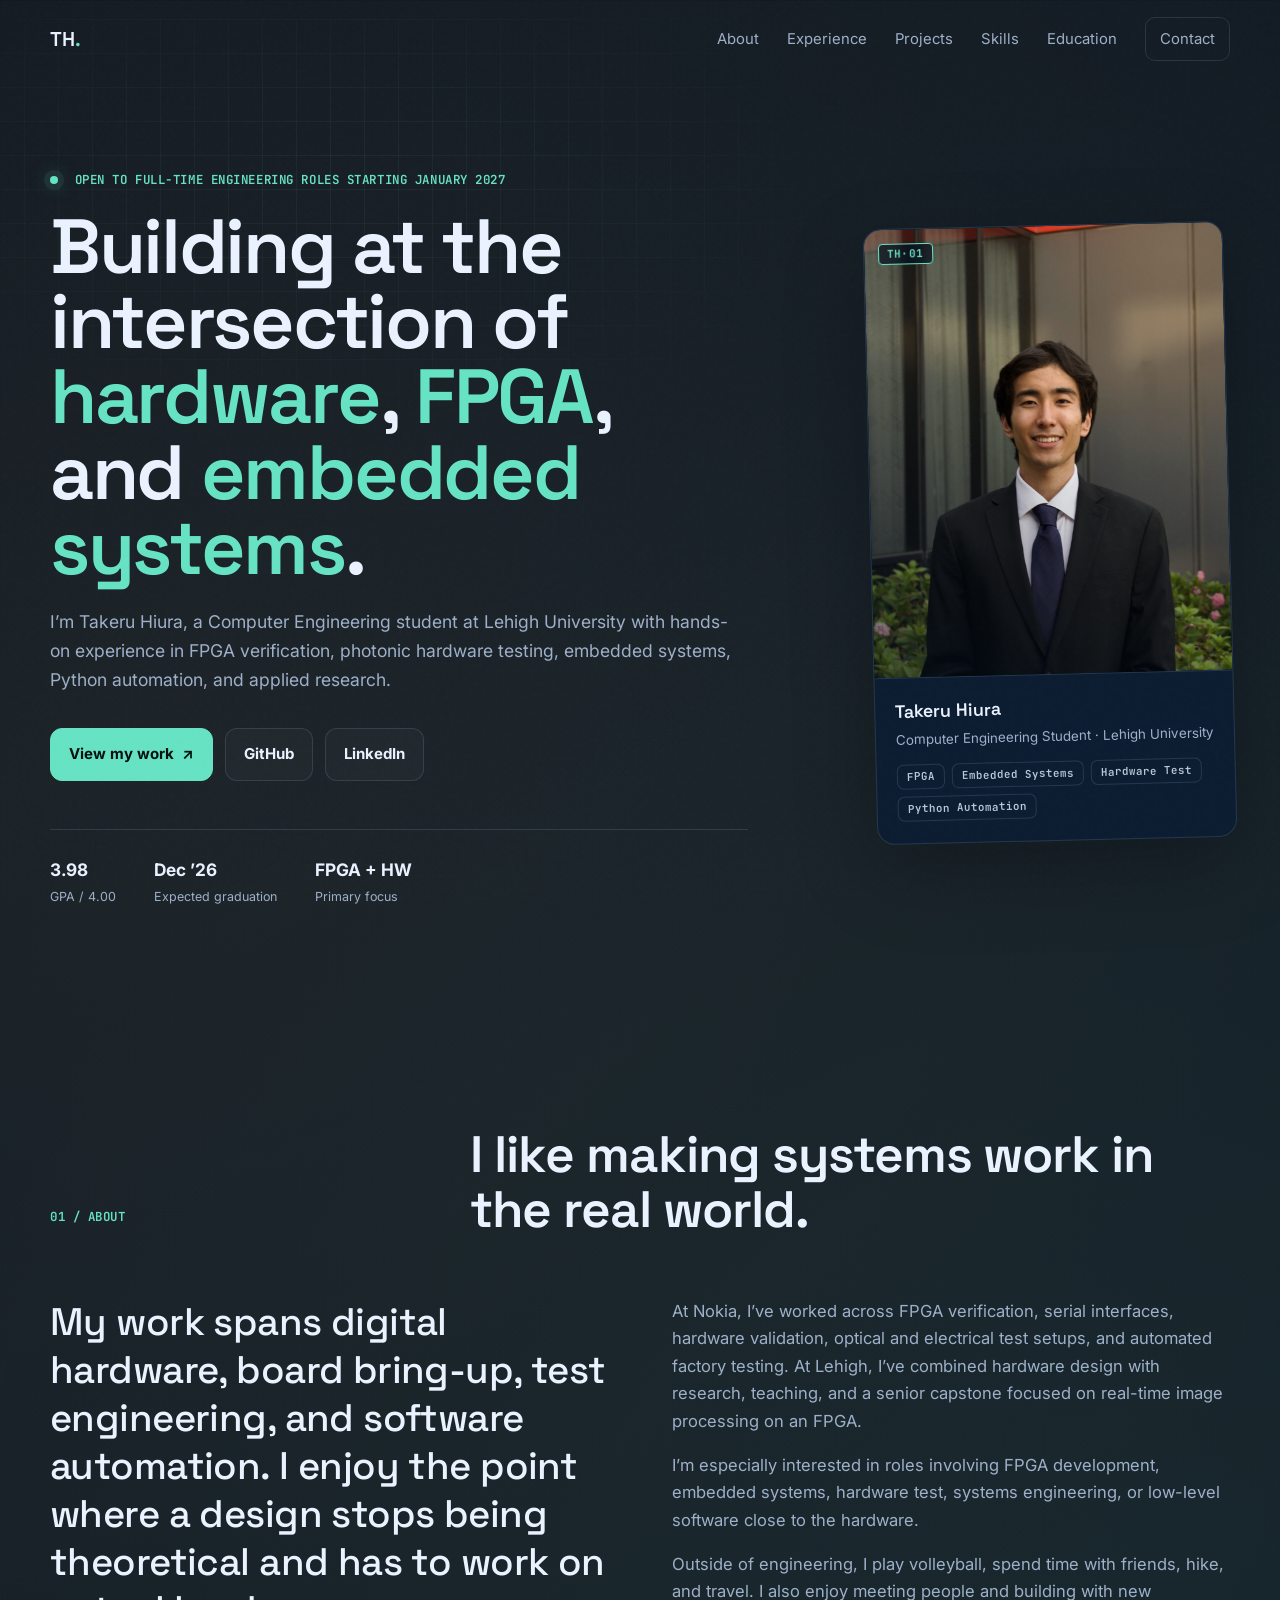
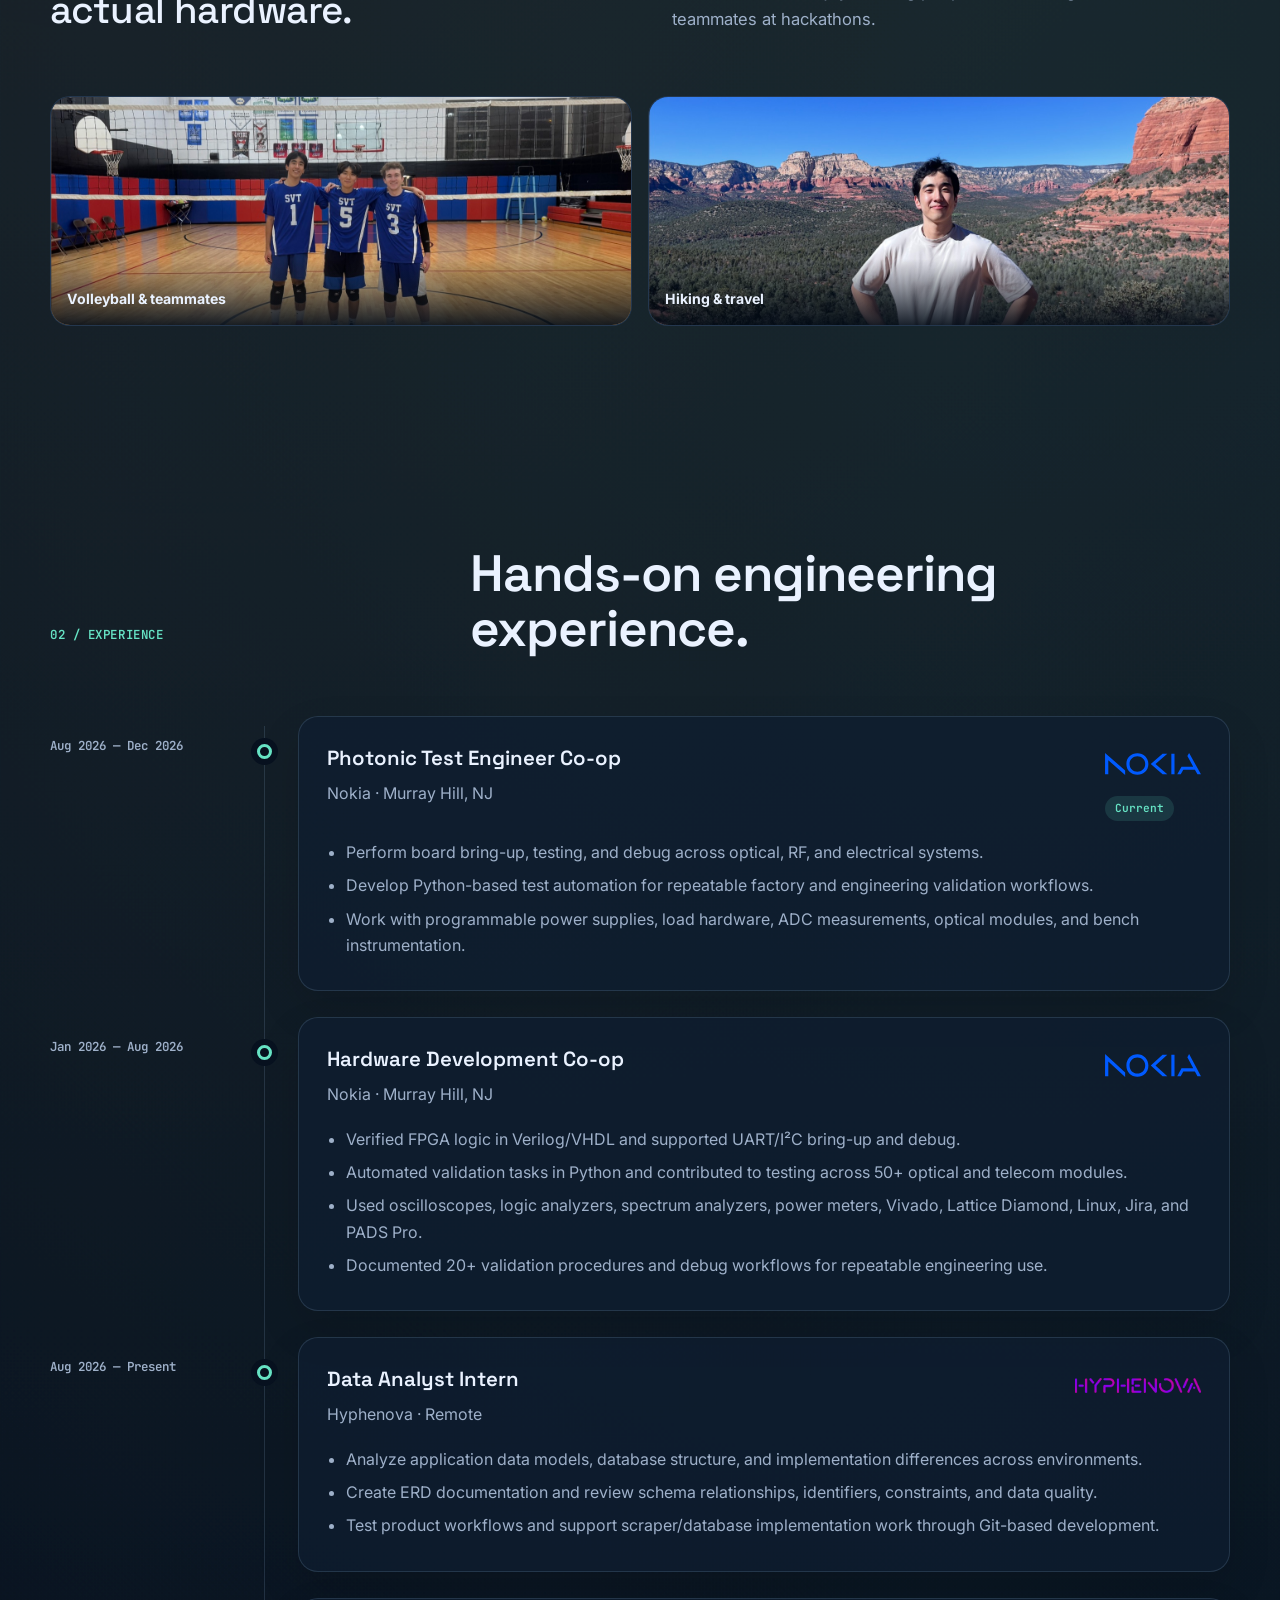
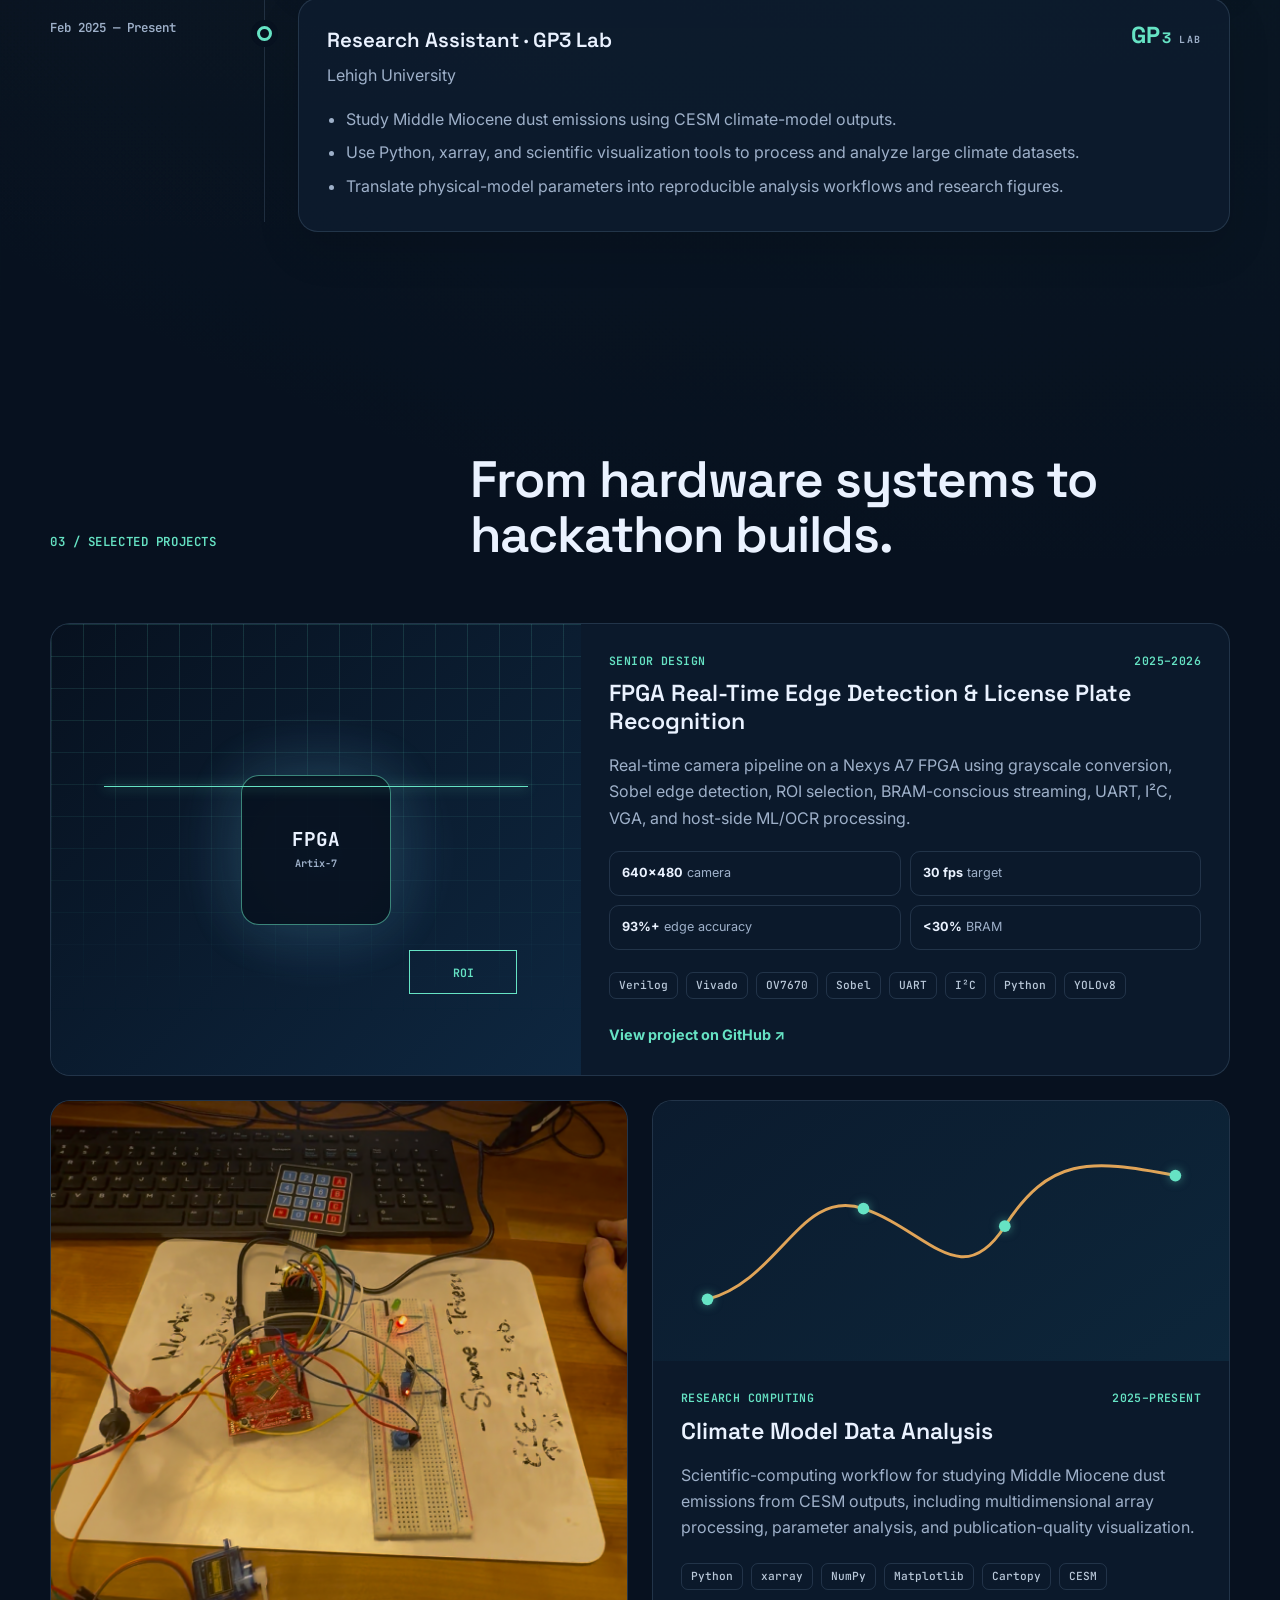
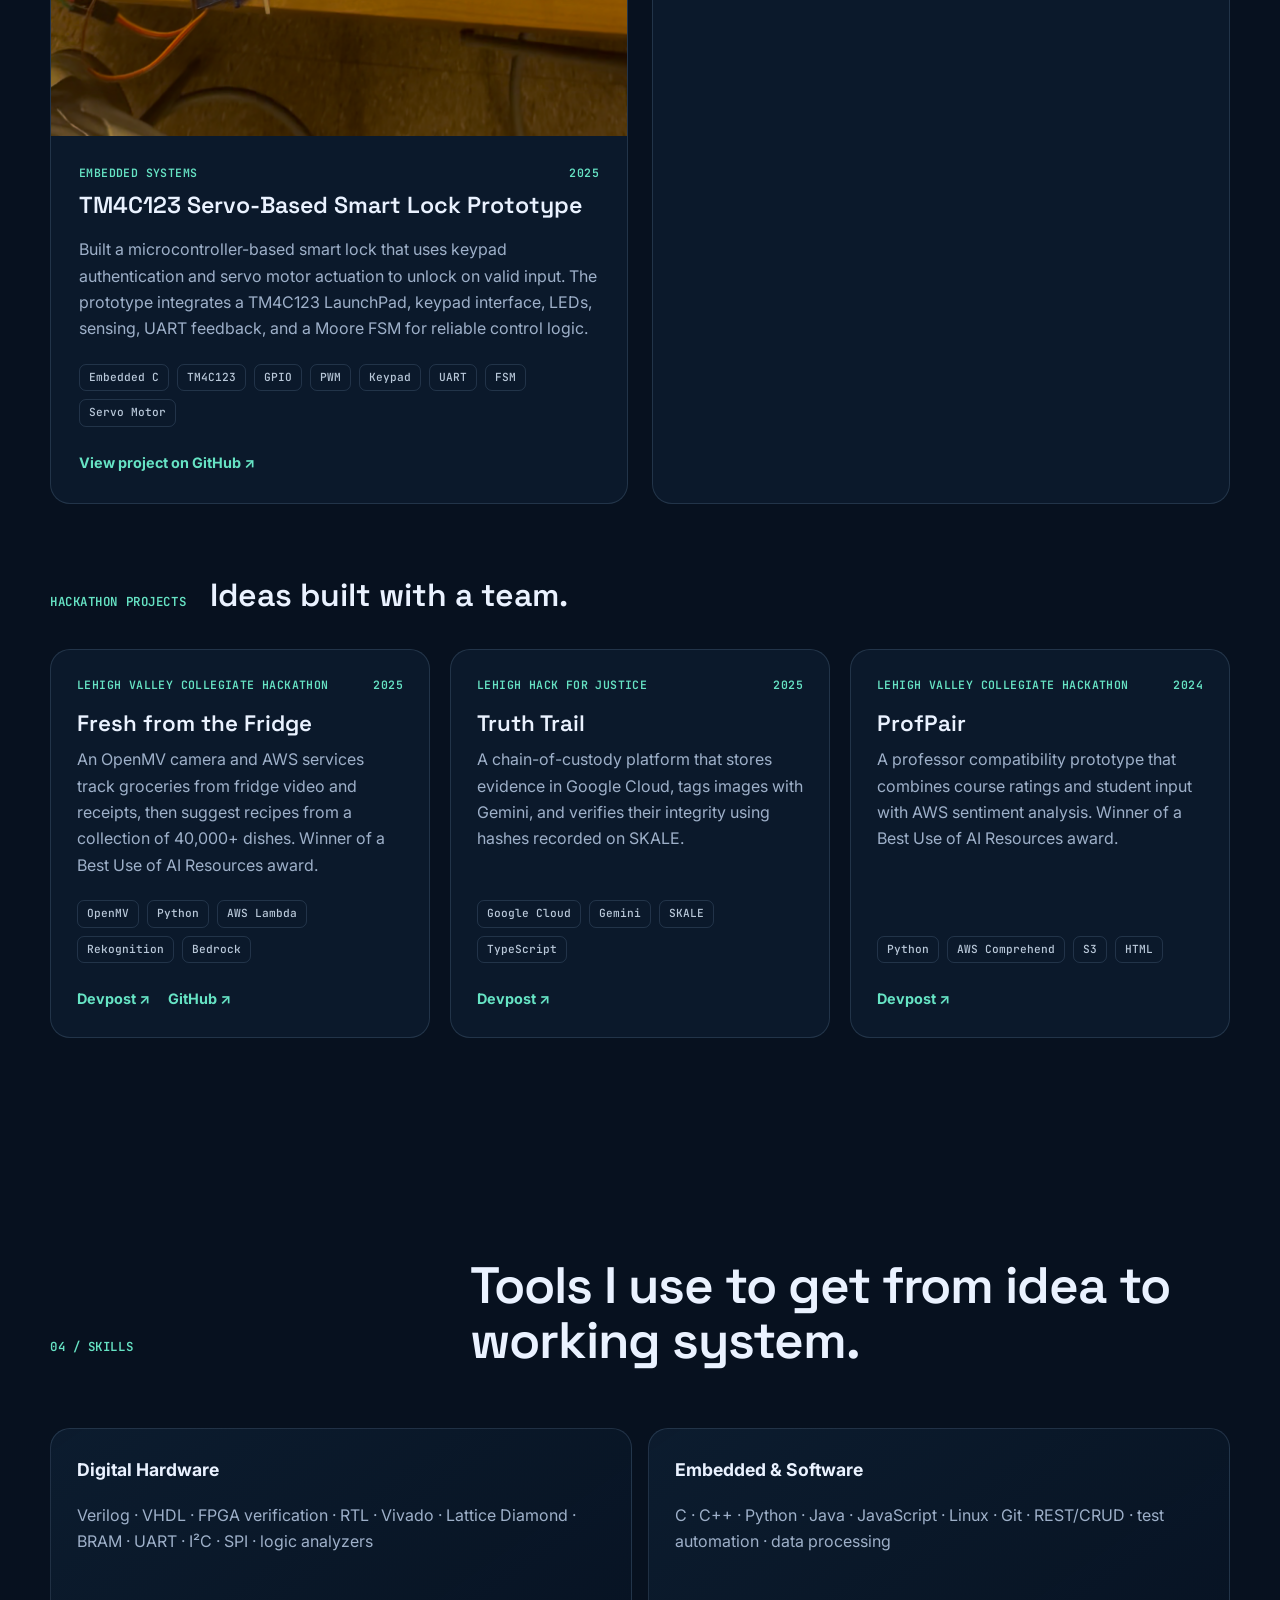
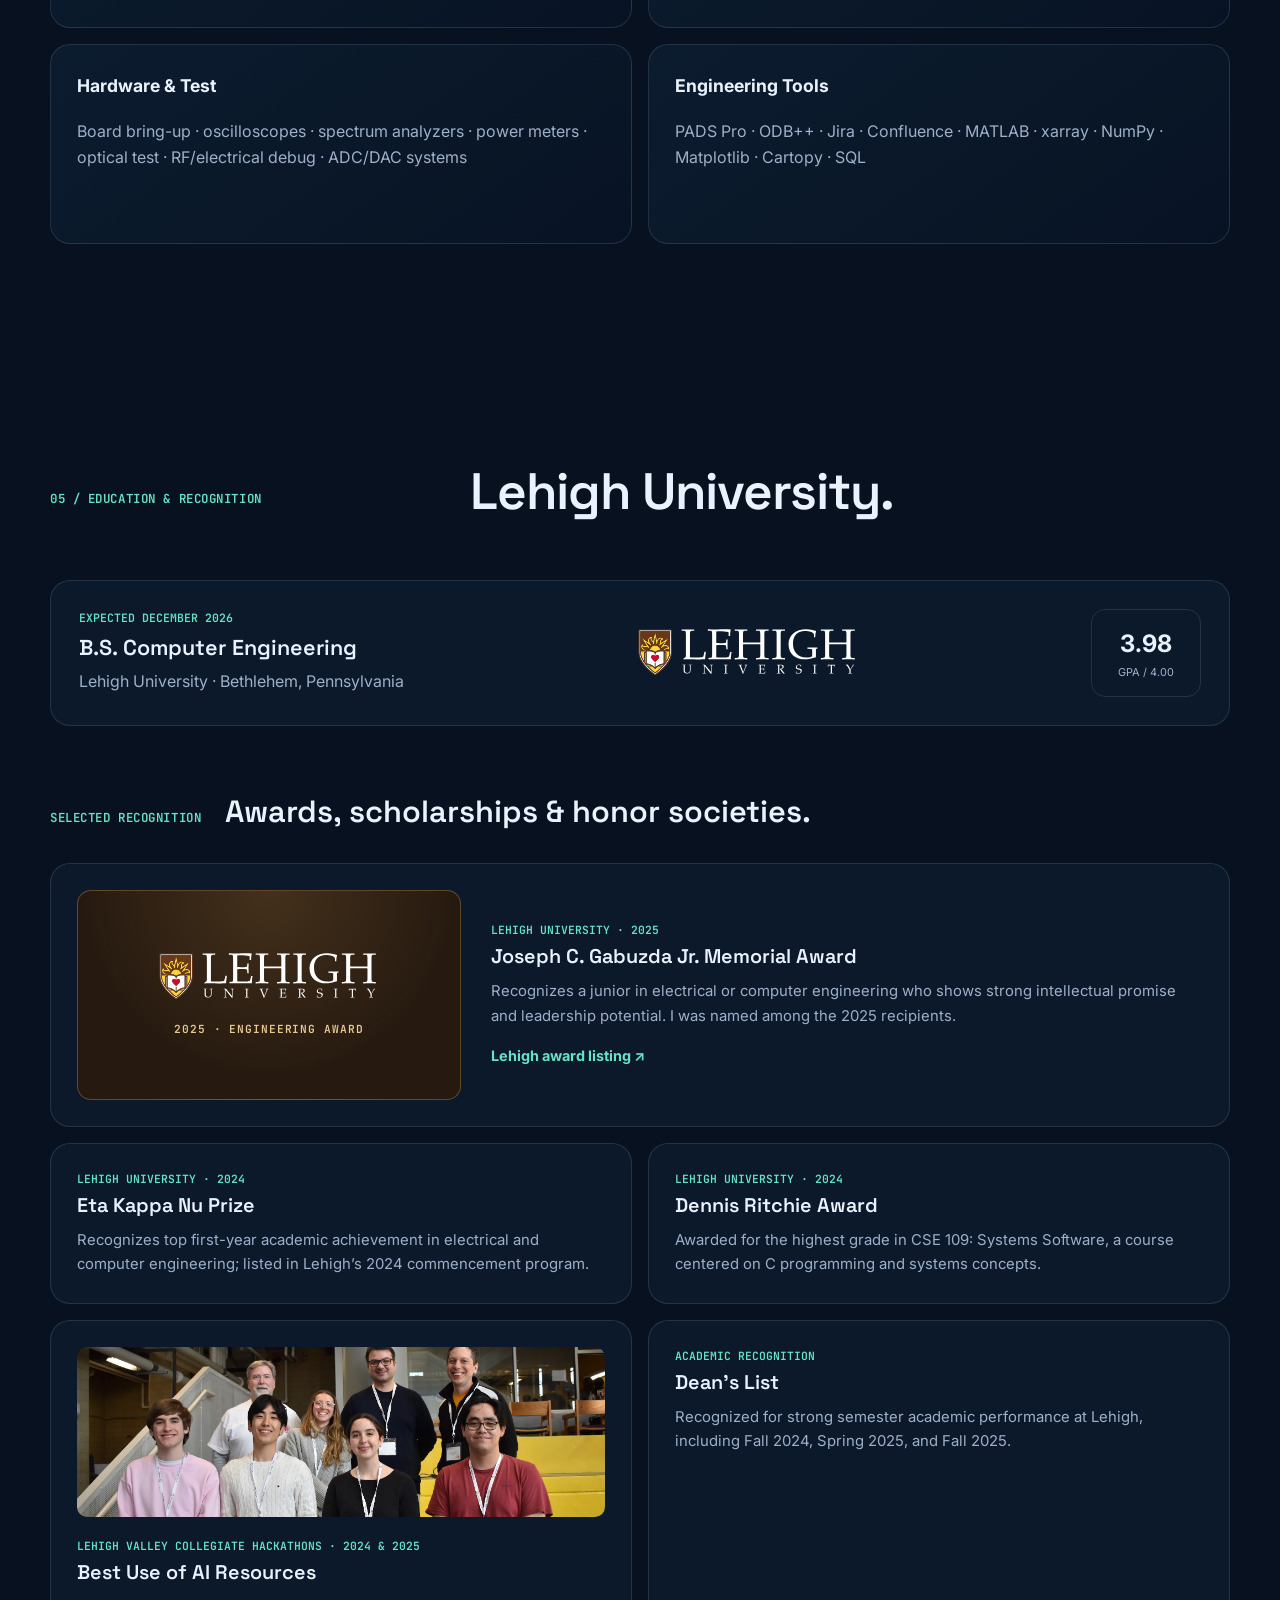
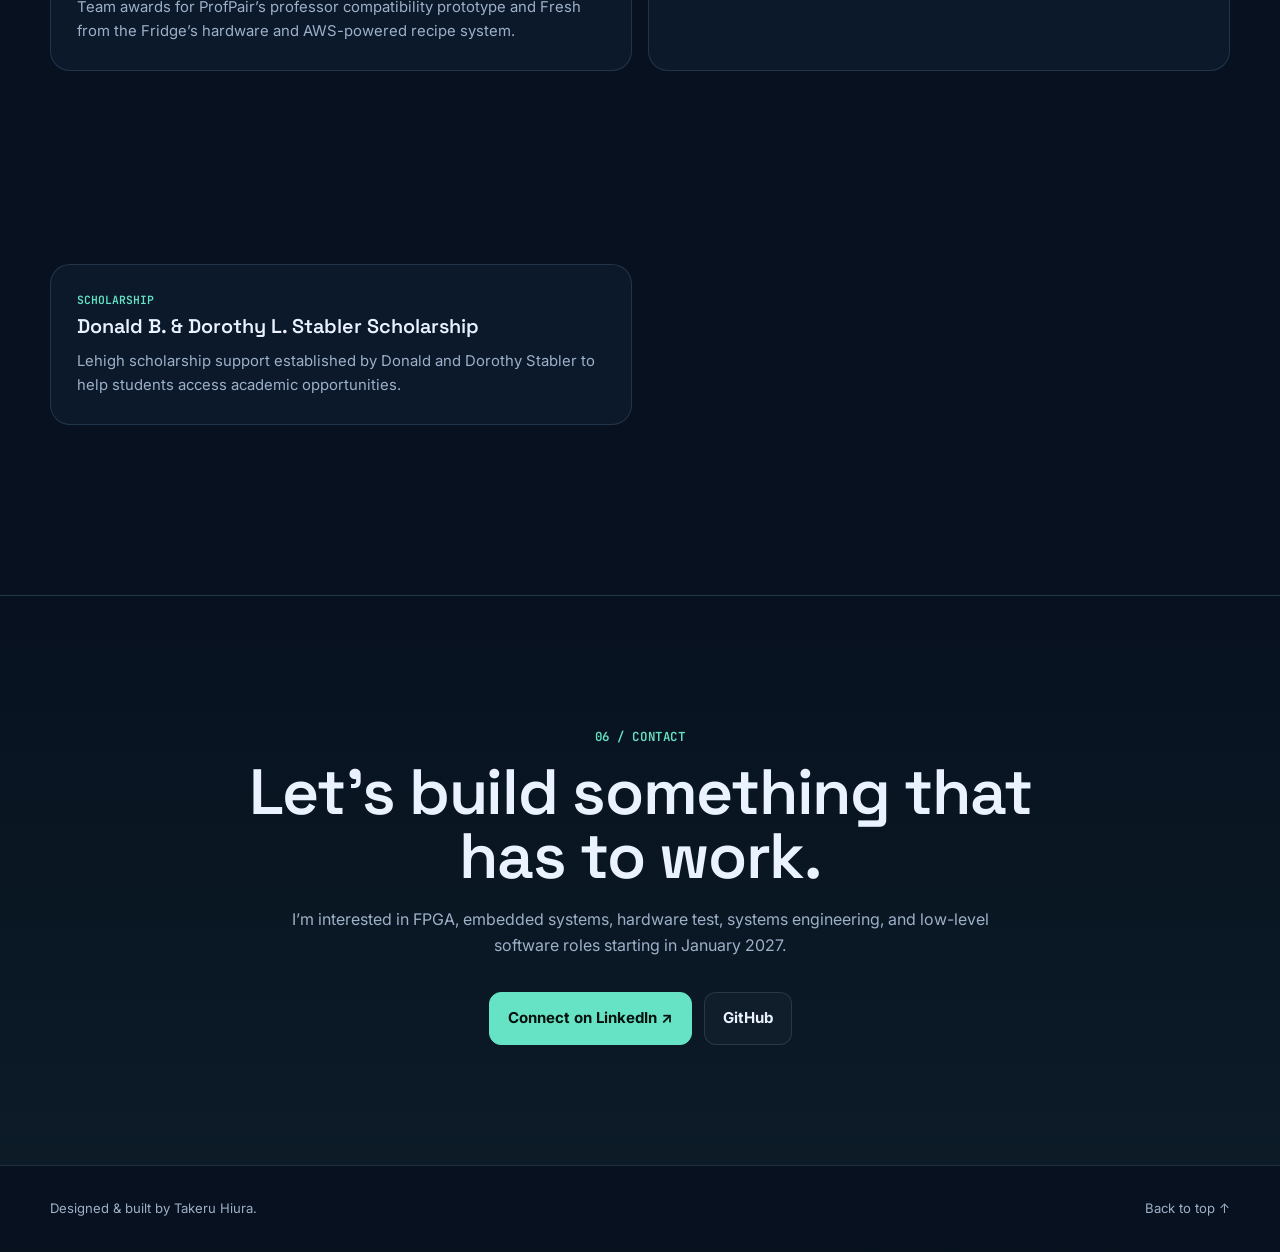
==== commit 4a7d7132: "update" ====
--- a/index.html
+++ b/index.html
@@ -86,7 +86,20 @@
           <p>
             I’m especially interested in roles involving FPGA development, embedded systems, hardware test, systems engineering, or low-level software close to the hardware.
           </p>
-        </div>
+          <p>
+            Outside of engineering, I play volleyball, spend time with friends, hike, and travel. I also enjoy meeting people and building with new teammates at hackathons.
+          </p>
+        </div>
+      </div>
+      <div class="life-gallery reveal" aria-label="Life outside engineering">
+        <figure>
+          <img src="assets/volleyball.jpg" alt="Takeru with volleyball teammates on a court" loading="lazy" />
+          <figcaption>Volleyball &amp; teammates</figcaption>
+        </figure>
+        <figure>
+          <img src="assets/hiking.jpg" alt="Takeru hiking among the red rocks of Sedona" loading="lazy" />
+          <figcaption>Hiking &amp; travel</figcaption>
+        </figure>
       </div>
     </section>
 
@@ -106,7 +119,7 @@
                 <h3>Photonic Test Engineer Co-op</h3>
                 <p>Nokia · Murray Hill, NJ</p>
               </div>
-              <span class="tag">Current</span>
+              <div class="card-identity"><img class="experience-logo nokia-logo" src="assets/nokia-logo.svg" alt="Nokia logo" /><span class="tag">Current</span></div>
             </div>
             <ul>
               <li>Perform board bring-up, testing, and debug across optical, RF, and electrical systems.</li>
@@ -125,6 +138,7 @@
                 <h3>Hardware Development Co-op</h3>
                 <p>Nokia · Murray Hill, NJ</p>
               </div>
+              <img class="experience-logo nokia-logo" src="assets/nokia-logo.svg" alt="Nokia logo" loading="lazy" />
             </div>
             <ul>
               <li>Verified FPGA logic in Verilog/VHDL and supported UART/I²C bring-up and debug.</li>
@@ -144,6 +158,7 @@
                 <h3>Data Analyst Intern</h3>
                 <p>Hyphenova · Remote</p>
               </div>
+              <img class="experience-logo hyphenova-logo" src="assets/hyphenova-logo.png" alt="Hyphenova logo" loading="lazy" />
             </div>
             <ul>
               <li>Analyze application data models, database structure, and implementation differences across environments.</li>
@@ -162,6 +177,7 @@
                 <h3>Research Assistant · GP3 Lab</h3>
                 <p>Lehigh University</p>
               </div>
+              <span class="experience-mark" aria-label="GP3 Lab">GP<sup>3</sup><small>LAB</small></span>
             </div>
             <ul>
               <li>Study Middle Miocene dust emissions using CESM climate-model outputs.</li>
@@ -176,7 +192,7 @@
     <section class="section container" id="projects">
       <div class="section-heading reveal">
         <p class="section-kicker">03 / Selected Projects</p>
-        <h2>Projects that live close to the hardware.</h2>
+        <h2>From hardware systems to hackathon builds.</h2>
       </div>
 
       <div class="project-grid">
@@ -238,6 +254,41 @@
           </div>
         </article>
       </div>
+
+      <div class="project-subheading reveal">
+        <p class="section-kicker">Hackathon projects</p>
+        <h3>Ideas built with a team.</h3>
+      </div>
+      <div class="hackathon-grid">
+        <article class="hackathon-card reveal">
+          <div class="project-topline"><span>Lehigh Valley Collegiate Hackathon</span><span>2025</span></div>
+          <h3>Fresh from the Fridge</h3>
+          <p>An OpenMV camera and AWS services track groceries from fridge video and receipts, then suggest recipes from a collection of 40,000+ dishes. Winner of a Best Use of AI Resources award.</p>
+          <div class="tech-list"><span>OpenMV</span><span>Python</span><span>AWS Lambda</span><span>Rekognition</span><span>Bedrock</span></div>
+          <div class="project-links">
+            <a class="text-link" href="https://devpost.com/software/fresh-from-the-fridge" target="_blank" rel="noopener noreferrer">Devpost ↗</a>
+            <a class="text-link" href="https://github.com/arrowarcher1/Fresh-from-the-Fridge" target="_blank" rel="noopener noreferrer">GitHub ↗</a>
+          </div>
+        </article>
+        <article class="hackathon-card reveal">
+          <div class="project-topline"><span>Lehigh Hack for Justice</span><span>2025</span></div>
+          <h3>Truth Trail</h3>
+          <p>A chain-of-custody platform that stores evidence in Google Cloud, tags images with Gemini, and verifies their integrity using hashes recorded on SKALE.</p>
+          <div class="tech-list"><span>Google Cloud</span><span>Gemini</span><span>SKALE</span><span>TypeScript</span></div>
+          <div class="project-links">
+            <a class="text-link" href="https://devpost.com/software/truth-trail" target="_blank" rel="noopener noreferrer">Devpost ↗</a>
+          </div>
+        </article>
+        <article class="hackathon-card reveal">
+          <div class="project-topline"><span>Lehigh Valley Collegiate Hackathon</span><span>2024</span></div>
+          <h3>ProfPair</h3>
+          <p>A professor compatibility prototype that combines course ratings and student input with AWS sentiment analysis. Winner of a Best Use of AI Resources award.</p>
+          <div class="tech-list"><span>Python</span><span>AWS Comprehend</span><span>S3</span><span>HTML</span></div>
+          <div class="project-links">
+            <a class="text-link" href="https://devpost.com/software/profpair" target="_blank" rel="noopener noreferrer">Devpost ↗</a>
+          </div>
+        </article>
+      </div>
     </section>
 
     <section class="section container" id="skills">
@@ -277,21 +328,31 @@
             <h3>B.S. Computer Engineering</h3>
             <p>Lehigh University · Bethlehem, Pennsylvania</p>
           </div>
+          <img class="education-logo" src="assets/lehigh-logo.svg" alt="Lehigh University logo" loading="lazy" />
           <div class="gpa-box"><strong>3.98</strong><span>GPA / 4.00</span></div>
         </article>
-        <article class="awards-card">
-          <h3>Selected honors</h3>
-          <div class="award-list">
-            <span>Upsilon Pi Epsilon</span>
-            <span>Tau Beta Pi</span>
-            <span>Dean’s List</span>
-            <span>Dennis Ritchie Award</span>
-            <span>Eta Kappa Nu Prize</span>
-            <span>The Gabuzda Award</span>
-            <span>Peter K. Seldin Scholarship</span>
-            <span>Donald & Dorothy Stabler Scholarship</span>
-          </div>
-        </article>
+      </div>
+      <div class="recognition-heading reveal">
+        <p class="section-kicker">Selected recognition</p>
+        <h3>Awards, scholarships &amp; honor societies.</h3>
+      </div>
+      <div class="award-grid">
+        <article class="award-card award-featured reveal">
+          <div class="award-emblem"><img src="assets/lehigh-logo.svg" alt="Lehigh University logo" loading="lazy" /><span>2025 · Engineering award</span></div>
+          <div>
+            <p class="award-year">Lehigh University · 2025</p>
+            <h4>Joseph C. Gabuzda Jr. Memorial Award</h4>
+            <p>Recognizes a junior in electrical or computer engineering who shows strong intellectual promise and leadership potential. I was named among the 2025 recipients.</p>
+            <a class="text-link" href="https://www.lehigh.edu/~inis/pdf/commencement/Class-of-2025-Commencement-Program-Lehigh-University.pdf" target="_blank" rel="noopener noreferrer">Lehigh award listing ↗</a>
+          </div>
+        </article>
+        <article class="award-card reveal"><p class="award-year">Lehigh University · 2024</p><h4>Eta Kappa Nu Prize</h4><p>Recognizes top first-year academic achievement in electrical and computer engineering; listed in Lehigh’s 2024 commencement program.</p></article>
+        <article class="award-card reveal"><p class="award-year">Lehigh University · 2024</p><h4>Dennis Ritchie Award</h4><p>Awarded for the highest grade in CSE 109: Systems Software, a course centered on C programming and systems concepts.</p></article>
+        <article class="award-card award-with-photo reveal"><img src="assets/hackathon-team.jpg" alt="Takeru and fellow hackathon participants posing with an award" loading="lazy" /><p class="award-year">Lehigh Valley Collegiate Hackathons · 2024 &amp; 2025</p><h4>Best Use of AI Resources</h4><p>Team awards for ProfPair’s professor compatibility prototype and Fresh from the Fridge’s hardware and AWS-powered recipe system.</p></article>
+        <article class="award-card reveal"><p class="award-year">Academic recognition</p><h4>Dean’s List</h4><p>Recognized for strong semester academic performance at Lehigh, including Fall 2024, Spring 2025, and Fall 2025.</p></article>
+        <article class="award-card reveal"><p class="award-year">Honor societies</p><h4>Upsilon Pi Epsilon &amp; Tau Beta Pi</h4><p>Inducted into the computing and engineering honor societies, respectively, in recognition of academic achievement.</p></article>
+        <article class="award-card reveal"><p class="award-year">Scholarship</p><h4>Peter K. Seldin Scholarship</h4><p>Supports River Dell graduates with academic promise and financial need as they pursue college study.</p></article>
+        <article class="award-card reveal"><p class="award-year">Scholarship</p><h4>Donald B. &amp; Dorothy L. Stabler Scholarship</h4><p>Lehigh scholarship support established by Donald and Dorothy Stabler to help students access academic opportunities.</p></article>
       </div>
     </section>
 
--- a/style.css
+++ b/style.css
@@ -224,6 +224,11 @@
 .lead { margin: 0; font-family: "Space Grotesk", sans-serif; font-weight: 500; font-size: clamp(1.6rem, 3vw, 2.5rem); line-height: 1.25; letter-spacing: -.015em; }
 .about-copy { color: var(--muted); font-size: 1.04rem; }
 .about-copy p:first-child { margin-top: 0; }
+.life-gallery { display: grid; grid-template-columns: repeat(2, 1fr); gap: 16px; margin-top: 46px; }
+.life-gallery figure { position: relative; height: 230px; margin: 0; overflow: hidden; border: 1px solid var(--line); border-radius: var(--radius); background: var(--panel-strong); }
+.life-gallery img { width: 100%; height: 100%; display: block; object-fit: cover; }
+.life-gallery figure:nth-child(2) img { object-position: center 45%; }
+.life-gallery figcaption { position: absolute; inset: auto 0 0; padding: 28px 16px 14px; color: var(--text); font-weight: 700; font-size: .88rem; background: linear-gradient(transparent, rgba(3, 12, 23, .9)); }
 
 .timeline { position: relative; display: grid; gap: 26px; }
 .timeline::before { content: ""; position: absolute; top: 10px; bottom: 10px; left: 214px; width: 1px; background: var(--line); }
@@ -232,6 +237,13 @@
 .timeline-date { padding-top: 21px; color: var(--muted); font: 600 .78rem/1.5 JetBrains Mono, monospace; }
 .timeline-card { padding: 25px 28px; border: 1px solid var(--line); border-radius: var(--radius); background: var(--panel); box-shadow: 0 18px 44px rgba(0,0,0,.12); }
 .card-head { display: flex; justify-content: space-between; gap: 20px; }
+.card-identity { display: flex; flex-direction: column; align-items: flex-end; gap: 10px; }
+.experience-logo { display: block; width: 110px; height: 44px; object-fit: contain; object-position: right center; flex: none; }
+.nokia-logo { width: 96px; }
+.hyphenova-logo { width: 126px; }
+.experience-mark { display: inline-flex; align-items: baseline; gap: 2px; color: var(--accent); font: 700 1.45rem/1 "Space Grotesk", sans-serif; white-space: nowrap; }
+.experience-mark sup { font-size: .65em; }
+.experience-mark small { margin-left: 6px; color: var(--muted); font: 700 .62rem/1 JetBrains Mono, monospace; letter-spacing: .12em; }
 .card-head h3 { margin: 0; font-family: "Space Grotesk", sans-serif; font-weight: 600; font-size: 1.28rem; }
 .card-head p { margin: 4px 0 0; color: var(--muted); }
 .tag { align-self: start; padding: 5px 10px; border-radius: 999px; background: var(--accent-soft); color: var(--accent); font: 600 .7rem/1.3 JetBrains Mono, monospace; }
@@ -251,6 +263,16 @@
 .tech-list { display: flex; flex-wrap: wrap; gap: 8px; margin: 22px 0; }
 .tech-list span { padding: 6px 9px; border: 1px solid var(--line); border-radius: 7px; color: #b9c8d9; font: 500 .7rem/1.2 JetBrains Mono, monospace; }
 .text-link { color: var(--accent); font-weight: 700; font-size: .9rem; }
+.text-link:hover, .text-link:focus-visible { text-decoration: underline; text-underline-offset: 4px; }
+.project-subheading { display: flex; align-items: baseline; gap: 24px; margin: 72px 0 26px; }
+.project-subheading h3 { margin: 0; font: 600 clamp(1.6rem, 2.5vw, 2.4rem)/1.2 "Space Grotesk", sans-serif; }
+.hackathon-grid { display: grid; grid-template-columns: repeat(3, 1fr); gap: 20px; }
+.hackathon-card { display: flex; flex-direction: column; padding: 26px; border: 1px solid var(--line); border-radius: var(--radius); background: var(--panel); transition: transform .25s ease, border-color .25s ease; }
+.hackathon-card:hover { transform: translateY(-5px); border-color: rgba(102,227,196,.32); }
+.hackathon-card h3 { margin: 18px 0 8px; font: 600 1.4rem/1.2 "Space Grotesk", sans-serif; }
+.hackathon-card p { margin: 0; color: var(--muted); }
+.hackathon-card .tech-list { margin-top: auto; padding-top: 22px; }
+.project-links { display: flex; flex-wrap: wrap; gap: 18px; margin-top: 2px; }
 .metric-row { display: grid; grid-template-columns: repeat(2, 1fr); gap: 9px; margin: 20px 0; }
 .metric-row span { padding: 11px 12px; border: 1px solid var(--line); border-radius: 10px; color: var(--muted); font-size: .79rem; }
 .metric-row strong { color: var(--text); }
@@ -278,9 +300,10 @@
 .skill-panel { min-height: 200px; padding: 26px; border: 1px solid var(--line); border-radius: var(--radius); background: linear-gradient(145deg, rgba(15,34,55,.65), rgba(9,22,39,.6)); }
 .skill-panel h3 { margin-top: 0; font-size: 1.1rem; }
 .skill-panel p { color: var(--muted); }
-.education-grid { display: grid; grid-template-columns: 1fr 1fr; gap: 22px; }
+.education-grid { display: grid; grid-template-columns: 1fr; gap: 22px; }
 .education-card, .awards-card { padding: 28px; border: 1px solid var(--line); border-radius: var(--radius); background: var(--panel); }
 .education-card { display:flex; justify-content:space-between; gap:24px; align-items:flex-start; }
+.education-logo { width: 220px; height: 52px; object-fit: contain; align-self: center; }
 .education-card h3 { margin: 4px 0 2px; font-family: "Space Grotesk", sans-serif; font-weight: 600; font-size: 1.35rem; }
 .education-card p { color: var(--muted); margin: 0; }
 .edu-year { color: var(--accent)!important; font: 600 .72rem/1.5 JetBrains Mono, monospace; text-transform: uppercase; }
@@ -290,6 +313,19 @@
 .awards-card h3 { margin-top:0; }
 .award-list { display:flex; flex-wrap:wrap; gap:9px; }
 .award-list span { padding:7px 10px; border-radius:8px; border:1px solid var(--line); color:#b9c8d9; font-size:.79rem; }
+.recognition-heading { display: flex; align-items: baseline; gap: 24px; margin: 68px 0 24px; }
+.recognition-heading h3 { margin: 0; font: 600 clamp(1.5rem, 2.4vw, 2.3rem)/1.2 "Space Grotesk", sans-serif; }
+.award-grid { display: grid; grid-template-columns: repeat(2, 1fr); gap: 16px; }
+.award-card { padding: 26px; border: 1px solid var(--line); border-radius: var(--radius); background: var(--panel); }
+.award-card h4 { margin: 6px 0 10px; font: 600 1.24rem/1.25 "Space Grotesk", sans-serif; }
+.award-card p:not(.award-year) { margin: 0; color: var(--muted); font-size: .93rem; }
+.award-with-photo img { display: block; width: 100%; height: 170px; margin-bottom: 20px; border-radius: 10px; object-fit: cover; object-position: center 42%; }
+.award-year { margin: 0; color: var(--accent); font: 600 .71rem/1.5 JetBrains Mono, monospace; text-transform: uppercase; }
+.award-featured { grid-column: span 2; display: grid; grid-template-columns: .7fr 1.3fr; align-items: center; gap: 30px; }
+.award-featured .text-link { display: inline-block; margin-top: 16px; }
+.award-emblem { display: flex; min-height: 210px; flex-direction: column; align-items: center; justify-content: center; gap: 22px; padding: 24px; border: 1px solid rgba(224,164,88,.32); border-radius: 14px; background: radial-gradient(circle at 50% 0%, rgba(224,164,88,.16), transparent 66%), #261a10; }
+.award-emblem img { width: min(100%, 220px); }
+.award-emblem span { color: #e8c895; font: 600 .7rem/1.4 JetBrains Mono, monospace; text-align: center; text-transform: uppercase; letter-spacing: .08em; }
 
 .contact-section { margin-top: 60px; padding-block: 120px; background: linear-gradient(180deg, transparent, rgba(102,227,196,.05)); border-top: 1px solid var(--line); }
 .contact-inner { text-align:center; max-width:850px; }
@@ -312,8 +348,10 @@
   .timeline-date { padding-top:0; }
   .project-card.featured { grid-column:auto; display:block; }
   .project-grid { grid-template-columns:1fr 1fr; }
+  .hackathon-grid { grid-template-columns: 1fr 1fr; }
   .featured .project-visual { min-height:300px; }
   .education-grid { grid-template-columns:1fr; }
+  .award-featured { grid-template-columns: 1fr 1fr; }
 }
 
 @media (max-width: 760px) {
@@ -328,10 +366,25 @@
   .hero-meta span { font-size:.68rem; }
   .section { padding-block:78px; }
   .about-grid, .skills-grid, .project-grid { grid-template-columns:1fr; }
+  .life-gallery { grid-template-columns: 1fr 1fr; }
+  .hackathon-grid { grid-template-columns: 1fr; }
+  .project-subheading { display: block; }
   .project-card.featured { grid-column:auto; }
   .education-card { flex-direction:column; }
+  .education-logo { align-self: flex-start; }
+  .award-grid { grid-template-columns: 1fr; }
+  .award-featured { grid-column: auto; grid-template-columns: 1fr; }
+  .recognition-heading { display: block; }
   .metric-row { grid-template-columns:1fr 1fr; }
   .footer-inner { min-height:100px; flex-direction:column; justify-content:center; text-align:center; }
+}
+
+@media (max-width: 480px) {
+  .card-head { align-items: flex-start; }
+  .experience-logo { width: 76px; }
+  .hyphenova-logo { width: 96px; }
+  .life-gallery { grid-template-columns: 1fr; }
+  .life-gallery figure { height: 210px; }
 }
 
 @media (prefers-reduced-motion: reduce) {
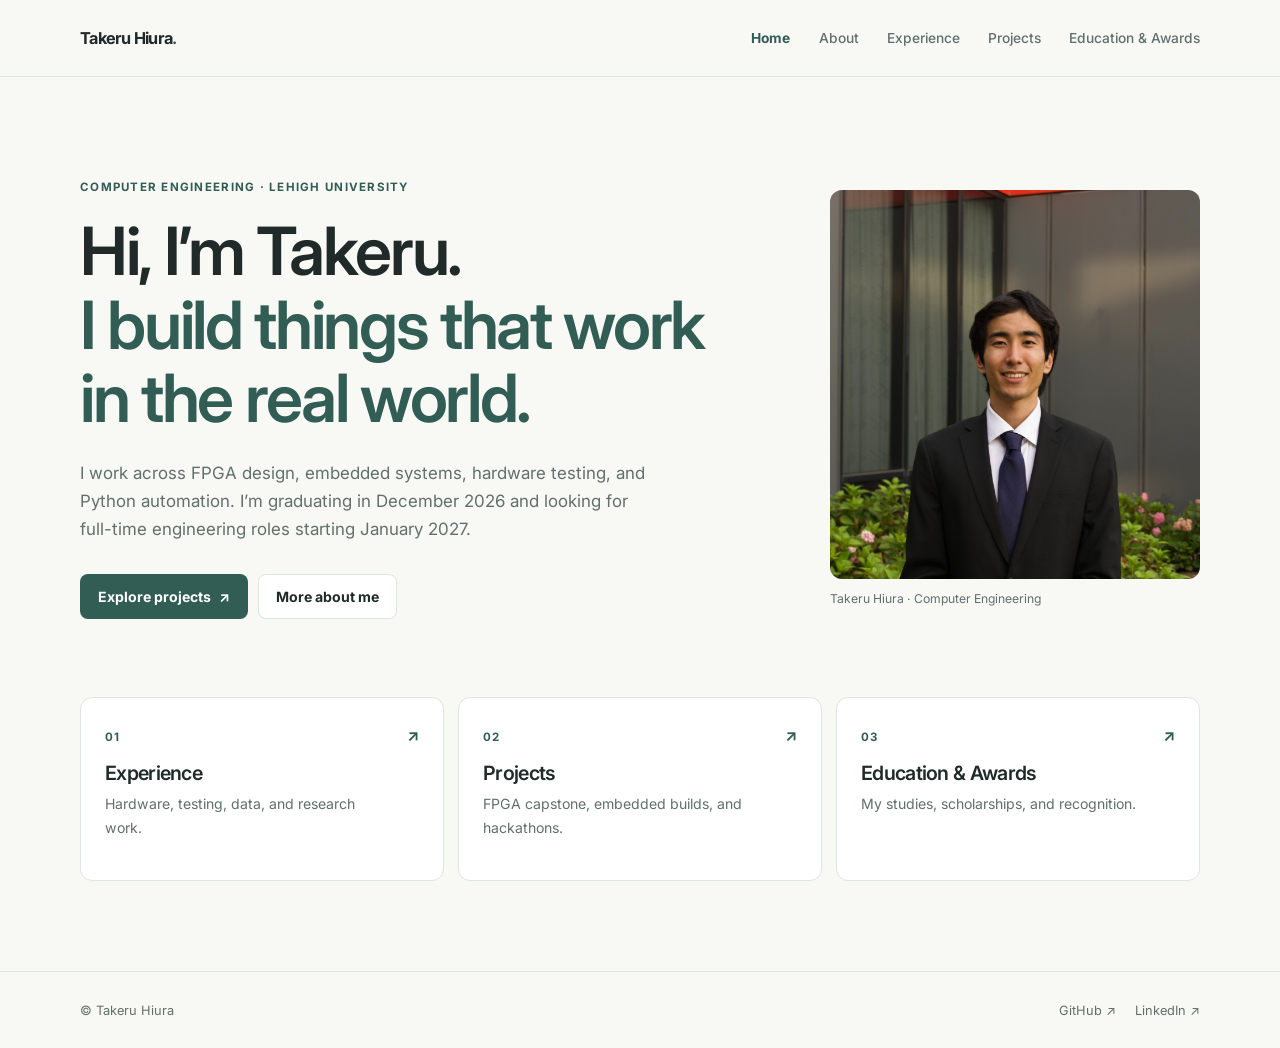
==== commit 33de342e: "refactored page" ====
--- a/index.html
+++ b/index.html
@@ -3,379 +3,52 @@
 <head>
   <meta charset="utf-8" />
   <meta name="viewport" content="width=device-width, initial-scale=1" />
-  <meta name="description" content="Takeru Hiura — Computer Engineering student focused on FPGA, embedded systems, hardware validation, and test automation." />
-  <meta name="theme-color" content="#07111f" />
-  <title>Takeru Hiura | Computer Engineering</title>
+  <meta name="description" content="Takeru Hiura — computer engineering, FPGA, embedded systems, and hardware test." />
+  <meta name="theme-color" content="#f8f8f5" />
+  <title>Home | Takeru Hiura</title>
   <link rel="icon" href="assets/favicon.svg" type="image/svg+xml" />
   <link rel="preconnect" href="https://fonts.googleapis.com" />
   <link rel="preconnect" href="https://fonts.gstatic.com" crossorigin />
-  <link href="https://fonts.googleapis.com/css2?family=Inter:wght@400;500;600;700;800&family=JetBrains+Mono:wght@500;600&family=Space+Grotesk:wght@500;600;700&display=swap" rel="stylesheet" />
+  <link href="https://fonts.googleapis.com/css2?family=Inter:wght@400;500;600;700&amp;display=swap" rel="stylesheet" />
   <link rel="stylesheet" href="style.css" />
 </head>
 <body>
-  <div class="page-noise" aria-hidden="true"></div>
-  <header class="site-header" id="top">
+  <header class="site-header">
     <nav class="nav container" aria-label="Primary navigation">
-      <a class="brand" href="#top" aria-label="Takeru Hiura home">TH<span>.</span></a>
-      <button class="nav-toggle" aria-label="Open navigation" aria-expanded="false">
-        <span></span><span></span><span></span>
-      </button>
-      <div class="nav-links">
-        <a href="#about">About</a>
-        <a href="#experience">Experience</a>
-        <a href="#projects">Projects</a>
-        <a href="#skills">Skills</a>
-        <a href="#education">Education</a>
-        <a class="nav-cta" href="#contact">Contact</a>
+      <a class="brand" href="index.html" aria-label="Takeru Hiura home">Takeru Hiura<span>.</span></a>
+      <button class="nav-toggle" type="button" aria-label="Open navigation" aria-controls="primary-links" aria-expanded="false"><span></span><span></span><span></span></button>
+      <div class="nav-links" id="primary-links">
+        <a href="index.html" aria-current="page">Home</a>
+        <a href="about.html">About</a>
+        <a href="experience.html">Experience</a>
+        <a href="projects.html">Projects</a>
+        <a href="education.html">Education & Awards</a>
       </div>
     </nav>
   </header>
-
-  <main>
-    <section class="hero container reveal">
-      <div class="hero-copy">
-        <p class="eyebrow"><span class="status-dot"></span> Open to full-time engineering roles starting January 2027</p>
-        <h1>Building at the intersection of <span>hardware</span>, <span>FPGA</span>, and <span>embedded systems</span>.</h1>
-        <p class="hero-text">
-          I’m Takeru Hiura, a Computer Engineering student at Lehigh University with hands-on experience in FPGA verification,
-          photonic hardware testing, embedded systems, Python automation, and applied research.
-        </p>
-        <div class="hero-actions">
-          <a class="button primary" href="#projects">View my work <span>↗</span></a>
-          <a class="button secondary" href="https://github.com/takeru-hiura" target="_blank" rel="noreferrer">GitHub</a>
-          <a class="button secondary" href="https://www.linkedin.com/in/takeru-hiura" target="_blank" rel="noreferrer">LinkedIn</a>
-        </div>
-        <div class="hero-meta" aria-label="Key profile facts">
-          <div><strong>3.98</strong><span>GPA / 4.00</span></div>
-          <div><strong>Dec ’26</strong><span>Expected graduation</span></div>
-          <div><strong>FPGA + HW</strong><span>Primary focus</span></div>
-        </div>
+  <main class="container">
+    <section class="home-hero">
+      <div class="home-copy">
+        <p class="eyebrow">Computer engineering · Lehigh University</p>
+        <h1>Hi, I’m Takeru.<br><span>I build things that work in the real world.</span></h1>
+        <p class="intro">I work across FPGA design, embedded systems, hardware testing, and Python automation. I’m graduating in December 2026 and looking for full-time engineering roles starting January 2027.</p>
+        <div class="actions"><a class="button button-primary" href="projects.html">Explore projects <span aria-hidden="true">↗</span></a><a class="button button-outline" href="about.html">More about me</a></div>
       </div>
-
-      <aside class="hero-photo-card" aria-label="Profile photo">
-        <div class="photo-frame">
-          <span class="ref-tag">TH·01</span>
-          <img src="assets/headshot.jpg" alt="Portrait of Takeru Hiura in a suit" />
-        </div>
-        <div class="photo-caption">
-          <h3>Takeru Hiura</h3>
-          <p>Computer Engineering Student · Lehigh University</p>
-          <div class="hero-badges" aria-label="Focus areas">
-            <span>FPGA</span>
-            <span>Embedded Systems</span>
-            <span>Hardware Test</span>
-            <span>Python Automation</span>
-          </div>
-        </div>
-      </aside>
+      <figure class="home-portrait"><img src="assets/headshot.jpg" alt="Takeru Hiura outdoors in a suit" /><figcaption>Takeru Hiura · Computer Engineering</figcaption></figure>
     </section>
-
-    <section class="section container" id="about">
-      <div class="section-heading reveal">
-        <p class="section-kicker">01 / About</p>
-        <h2>I like making systems work in the real world.</h2>
-      </div>
-      <div class="about-grid reveal">
-        <p class="lead">
-          My work spans digital hardware, board bring-up, test engineering, and software automation. I enjoy the point where a design stops being theoretical and has to work on actual hardware.
-        </p>
-        <div class="about-copy">
-          <p>
-            At Nokia, I’ve worked across FPGA verification, serial interfaces, hardware validation, optical and electrical test setups, and automated factory testing. At Lehigh, I’ve combined hardware design with research, teaching, and a senior capstone focused on real-time image processing on an FPGA.
-          </p>
-          <p>
-            I’m especially interested in roles involving FPGA development, embedded systems, hardware test, systems engineering, or low-level software close to the hardware.
-          </p>
-          <p>
-            Outside of engineering, I play volleyball, spend time with friends, hike, and travel. I also enjoy meeting people and building with new teammates at hackathons.
-          </p>
-        </div>
-      </div>
-      <div class="life-gallery reveal" aria-label="Life outside engineering">
-        <figure>
-          <img src="assets/volleyball.jpg" alt="Takeru with volleyball teammates on a court" loading="lazy" />
-          <figcaption>Volleyball &amp; teammates</figcaption>
-        </figure>
-        <figure>
-          <img src="assets/hiking.jpg" alt="Takeru hiking among the red rocks of Sedona" loading="lazy" />
-          <figcaption>Hiking &amp; travel</figcaption>
-        </figure>
-      </div>
-    </section>
-
-    <section class="section container" id="experience">
-      <div class="section-heading reveal">
-        <p class="section-kicker">02 / Experience</p>
-        <h2>Hands-on engineering experience.</h2>
-      </div>
-
-      <div class="timeline">
-        <article class="timeline-item reveal">
-          <div class="timeline-marker"></div>
-          <div class="timeline-date">Aug 2026 — Dec 2026</div>
-          <div class="timeline-card">
-            <div class="card-head">
-              <div>
-                <h3>Photonic Test Engineer Co-op</h3>
-                <p>Nokia · Murray Hill, NJ</p>
-              </div>
-              <div class="card-identity"><img class="experience-logo nokia-logo" src="assets/nokia-logo.svg" alt="Nokia logo" /><span class="tag">Current</span></div>
-            </div>
-            <ul>
-              <li>Perform board bring-up, testing, and debug across optical, RF, and electrical systems.</li>
-              <li>Develop Python-based test automation for repeatable factory and engineering validation workflows.</li>
-              <li>Work with programmable power supplies, load hardware, ADC measurements, optical modules, and bench instrumentation.</li>
-            </ul>
-          </div>
-        </article>
-
-        <article class="timeline-item reveal">
-          <div class="timeline-marker"></div>
-          <div class="timeline-date">Jan 2026 — Aug 2026</div>
-          <div class="timeline-card">
-            <div class="card-head">
-              <div>
-                <h3>Hardware Development Co-op</h3>
-                <p>Nokia · Murray Hill, NJ</p>
-              </div>
-              <img class="experience-logo nokia-logo" src="assets/nokia-logo.svg" alt="Nokia logo" loading="lazy" />
-            </div>
-            <ul>
-              <li>Verified FPGA logic in Verilog/VHDL and supported UART/I²C bring-up and debug.</li>
-              <li>Automated validation tasks in Python and contributed to testing across 50+ optical and telecom modules.</li>
-              <li>Used oscilloscopes, logic analyzers, spectrum analyzers, power meters, Vivado, Lattice Diamond, Linux, Jira, and PADS Pro.</li>
-              <li>Documented 20+ validation procedures and debug workflows for repeatable engineering use.</li>
-            </ul>
-          </div>
-        </article>
-
-        <article class="timeline-item reveal">
-          <div class="timeline-marker"></div>
-          <div class="timeline-date">Aug 2026 — Present</div>
-          <div class="timeline-card">
-            <div class="card-head">
-              <div>
-                <h3>Data Analyst Intern</h3>
-                <p>Hyphenova · Remote</p>
-              </div>
-              <img class="experience-logo hyphenova-logo" src="assets/hyphenova-logo.png" alt="Hyphenova logo" loading="lazy" />
-            </div>
-            <ul>
-              <li>Analyze application data models, database structure, and implementation differences across environments.</li>
-              <li>Create ERD documentation and review schema relationships, identifiers, constraints, and data quality.</li>
-              <li>Test product workflows and support scraper/database implementation work through Git-based development.</li>
-            </ul>
-          </div>
-        </article>
-
-        <article class="timeline-item reveal">
-          <div class="timeline-marker"></div>
-          <div class="timeline-date">Feb 2025 — Present</div>
-          <div class="timeline-card">
-            <div class="card-head">
-              <div>
-                <h3>Research Assistant · GP3 Lab</h3>
-                <p>Lehigh University</p>
-              </div>
-              <span class="experience-mark" aria-label="GP3 Lab">GP<sup>3</sup><small>LAB</small></span>
-            </div>
-            <ul>
-              <li>Study Middle Miocene dust emissions using CESM climate-model outputs.</li>
-              <li>Use Python, xarray, and scientific visualization tools to process and analyze large climate datasets.</li>
-              <li>Translate physical-model parameters into reproducible analysis workflows and research figures.</li>
-            </ul>
-          </div>
-        </article>
-      </div>
-    </section>
-
-    <section class="section container" id="projects">
-      <div class="section-heading reveal">
-        <p class="section-kicker">03 / Selected Projects</p>
-        <h2>From hardware systems to hackathon builds.</h2>
-      </div>
-
-      <div class="project-grid">
-        <article class="project-card featured reveal">
-          <div class="project-visual fpga-visual" aria-hidden="true">
-            <div class="chip">
-              <span>FPGA</span>
-              <small>Artix-7</small>
-            </div>
-            <div class="scan-line"></div>
-            <div class="plate-box">ROI</div>
-          </div>
-          <div class="project-content">
-            <div class="project-topline"><span>Senior Design</span><span>2025–2026</span></div>
-            <h3>FPGA Real-Time Edge Detection & License Plate Recognition</h3>
-            <p>
-              Real-time camera pipeline on a Nexys A7 FPGA using grayscale conversion, Sobel edge detection, ROI selection, BRAM-conscious streaming, UART, I²C, VGA, and host-side ML/OCR processing.
-            </p>
-            <div class="metric-row">
-              <span><strong>640×480</strong> camera</span>
-              <span><strong>30 fps</strong> target</span>
-              <span><strong>93%+</strong> edge accuracy</span>
-              <span><strong>&lt;30%</strong> BRAM</span>
-            </div>
-            <div class="tech-list"><span>Verilog</span><span>Vivado</span><span>OV7670</span><span>Sobel</span><span>UART</span><span>I²C</span><span>Python</span><span>YOLOv8</span></div>
-            <a class="text-link" href="https://github.com/takeru-hiura/senior_design_code" target="_blank" rel="noreferrer">View project on GitHub ↗</a>
-          </div>
-        </article>
-
-        <article class="project-card reveal">
-          <div class="project-visual image-visual">
-            <img src="assets/servo-project.png" alt="TM4C123 servo motor smart lock prototype with keypad, breadboard, and servo motor" />
-          </div>
-          <div class="project-content">
-            <div class="project-topline"><span>Embedded Systems</span><span>2025</span></div>
-            <h3>TM4C123 Servo-Based Smart Lock Prototype</h3>
-            <p>
-              Built a microcontroller-based smart lock that uses keypad authentication and servo motor actuation to unlock on valid input. The prototype integrates a TM4C123 LaunchPad, keypad interface, LEDs, sensing, UART feedback, and a Moore FSM for reliable control logic.
-            </p>
-            <div class="tech-list"><span>Embedded C</span><span>TM4C123</span><span>GPIO</span><span>PWM</span><span>Keypad</span><span>UART</span><span>FSM</span><span>Servo Motor</span></div>
-            <a class="text-link" href="https://github.com/takeru-hiura/num_lock_prototype" target="_blank" rel="noreferrer">View project on GitHub ↗</a>
-          </div>
-        </article>
-
-        <article class="project-card reveal">
-          <div class="project-visual data-visual" aria-hidden="true">
-            <svg viewBox="0 0 520 230">
-              <path d="M20 185 C95 165 115 70 180 92 S280 180 325 110 S410 40 500 58" fill="none" />
-              <circle cx="20" cy="185" r="6"/><circle cx="180" cy="92" r="6"/><circle cx="325" cy="110" r="6"/><circle cx="500" cy="58" r="6"/>
-            </svg>
-          </div>
-          <div class="project-content">
-            <div class="project-topline"><span>Research Computing</span><span>2025–Present</span></div>
-            <h3>Climate Model Data Analysis</h3>
-            <p>
-              Scientific-computing workflow for studying Middle Miocene dust emissions from CESM outputs, including multidimensional array processing, parameter analysis, and publication-quality visualization.
-            </p>
-            <div class="tech-list"><span>Python</span><span>xarray</span><span>NumPy</span><span>Matplotlib</span><span>Cartopy</span><span>CESM</span></div>
-          </div>
-        </article>
-      </div>
-
-      <div class="project-subheading reveal">
-        <p class="section-kicker">Hackathon projects</p>
-        <h3>Ideas built with a team.</h3>
-      </div>
-      <div class="hackathon-grid">
-        <article class="hackathon-card reveal">
-          <div class="project-topline"><span>Lehigh Valley Collegiate Hackathon</span><span>2025</span></div>
-          <h3>Fresh from the Fridge</h3>
-          <p>An OpenMV camera and AWS services track groceries from fridge video and receipts, then suggest recipes from a collection of 40,000+ dishes. Winner of a Best Use of AI Resources award.</p>
-          <div class="tech-list"><span>OpenMV</span><span>Python</span><span>AWS Lambda</span><span>Rekognition</span><span>Bedrock</span></div>
-          <div class="project-links">
-            <a class="text-link" href="https://devpost.com/software/fresh-from-the-fridge" target="_blank" rel="noopener noreferrer">Devpost ↗</a>
-            <a class="text-link" href="https://github.com/arrowarcher1/Fresh-from-the-Fridge" target="_blank" rel="noopener noreferrer">GitHub ↗</a>
-          </div>
-        </article>
-        <article class="hackathon-card reveal">
-          <div class="project-topline"><span>Lehigh Hack for Justice</span><span>2025</span></div>
-          <h3>Truth Trail</h3>
-          <p>A chain-of-custody platform that stores evidence in Google Cloud, tags images with Gemini, and verifies their integrity using hashes recorded on SKALE.</p>
-          <div class="tech-list"><span>Google Cloud</span><span>Gemini</span><span>SKALE</span><span>TypeScript</span></div>
-          <div class="project-links">
-            <a class="text-link" href="https://devpost.com/software/truth-trail" target="_blank" rel="noopener noreferrer">Devpost ↗</a>
-          </div>
-        </article>
-        <article class="hackathon-card reveal">
-          <div class="project-topline"><span>Lehigh Valley Collegiate Hackathon</span><span>2024</span></div>
-          <h3>ProfPair</h3>
-          <p>A professor compatibility prototype that combines course ratings and student input with AWS sentiment analysis. Winner of a Best Use of AI Resources award.</p>
-          <div class="tech-list"><span>Python</span><span>AWS Comprehend</span><span>S3</span><span>HTML</span></div>
-          <div class="project-links">
-            <a class="text-link" href="https://devpost.com/software/profpair" target="_blank" rel="noopener noreferrer">Devpost ↗</a>
-          </div>
-        </article>
-      </div>
-    </section>
-
-    <section class="section container" id="skills">
-      <div class="section-heading reveal">
-        <p class="section-kicker">04 / Skills</p>
-        <h2>Tools I use to get from idea to working system.</h2>
-      </div>
-      <div class="skills-grid reveal">
-        <div class="skill-panel">
-          <h3>Digital Hardware</h3>
-          <p>Verilog · VHDL · FPGA verification · RTL · Vivado · Lattice Diamond · BRAM · UART · I²C · SPI · logic analyzers</p>
-        </div>
-        <div class="skill-panel">
-          <h3>Embedded & Software</h3>
-          <p>C · C++ · Python · Java · JavaScript · Linux · Git · REST/CRUD · test automation · data processing</p>
-        </div>
-        <div class="skill-panel">
-          <h3>Hardware & Test</h3>
-          <p>Board bring-up · oscilloscopes · spectrum analyzers · power meters · optical test · RF/electrical debug · ADC/DAC systems</p>
-        </div>
-        <div class="skill-panel">
-          <h3>Engineering Tools</h3>
-          <p>PADS Pro · ODB++ · Jira · Confluence · MATLAB · xarray · NumPy · Matplotlib · Cartopy · SQL</p>
-        </div>
-      </div>
-    </section>
-
-    <section class="section container" id="education">
-      <div class="section-heading reveal">
-        <p class="section-kicker">05 / Education & Recognition</p>
-        <h2>Lehigh University.</h2>
-      </div>
-      <div class="education-grid reveal">
-        <article class="education-card">
-          <div>
-            <p class="edu-year">Expected December 2026</p>
-            <h3>B.S. Computer Engineering</h3>
-            <p>Lehigh University · Bethlehem, Pennsylvania</p>
-          </div>
-          <img class="education-logo" src="assets/lehigh-logo.svg" alt="Lehigh University logo" loading="lazy" />
-          <div class="gpa-box"><strong>3.98</strong><span>GPA / 4.00</span></div>
-        </article>
-      </div>
-      <div class="recognition-heading reveal">
-        <p class="section-kicker">Selected recognition</p>
-        <h3>Awards, scholarships &amp; honor societies.</h3>
-      </div>
-      <div class="award-grid">
-        <article class="award-card award-featured reveal">
-          <div class="award-emblem"><img src="assets/lehigh-logo.svg" alt="Lehigh University logo" loading="lazy" /><span>2025 · Engineering award</span></div>
-          <div>
-            <p class="award-year">Lehigh University · 2025</p>
-            <h4>Joseph C. Gabuzda Jr. Memorial Award</h4>
-            <p>Recognizes a junior in electrical or computer engineering who shows strong intellectual promise and leadership potential. I was named among the 2025 recipients.</p>
-            <a class="text-link" href="https://www.lehigh.edu/~inis/pdf/commencement/Class-of-2025-Commencement-Program-Lehigh-University.pdf" target="_blank" rel="noopener noreferrer">Lehigh award listing ↗</a>
-          </div>
-        </article>
-        <article class="award-card reveal"><p class="award-year">Lehigh University · 2024</p><h4>Eta Kappa Nu Prize</h4><p>Recognizes top first-year academic achievement in electrical and computer engineering; listed in Lehigh’s 2024 commencement program.</p></article>
-        <article class="award-card reveal"><p class="award-year">Lehigh University · 2024</p><h4>Dennis Ritchie Award</h4><p>Awarded for the highest grade in CSE 109: Systems Software, a course centered on C programming and systems concepts.</p></article>
-        <article class="award-card award-with-photo reveal"><img src="assets/hackathon-team.jpg" alt="Takeru and fellow hackathon participants posing with an award" loading="lazy" /><p class="award-year">Lehigh Valley Collegiate Hackathons · 2024 &amp; 2025</p><h4>Best Use of AI Resources</h4><p>Team awards for ProfPair’s professor compatibility prototype and Fresh from the Fridge’s hardware and AWS-powered recipe system.</p></article>
-        <article class="award-card reveal"><p class="award-year">Academic recognition</p><h4>Dean’s List</h4><p>Recognized for strong semester academic performance at Lehigh, including Fall 2024, Spring 2025, and Fall 2025.</p></article>
-        <article class="award-card reveal"><p class="award-year">Honor societies</p><h4>Upsilon Pi Epsilon &amp; Tau Beta Pi</h4><p>Inducted into the computing and engineering honor societies, respectively, in recognition of academic achievement.</p></article>
-        <article class="award-card reveal"><p class="award-year">Scholarship</p><h4>Peter K. Seldin Scholarship</h4><p>Supports River Dell graduates with academic promise and financial need as they pursue college study.</p></article>
-        <article class="award-card reveal"><p class="award-year">Scholarship</p><h4>Donald B. &amp; Dorothy L. Stabler Scholarship</h4><p>Lehigh scholarship support established by Donald and Dorothy Stabler to help students access academic opportunities.</p></article>
-      </div>
-    </section>
-
-    <section class="contact-section" id="contact">
-      <div class="container contact-inner reveal">
-        <p class="section-kicker">06 / Contact</p>
-        <h2>Let’s build something that has to work.</h2>
-        <p>I’m interested in FPGA, embedded systems, hardware test, systems engineering, and low-level software roles starting in January 2027.</p>
-        <div class="contact-actions">
-          <a class="button primary" href="https://www.linkedin.com/in/takeru-hiura" target="_blank" rel="noreferrer">Connect on LinkedIn ↗</a>
-          <a class="button secondary" href="https://github.com/takeru-hiura" target="_blank" rel="noreferrer">GitHub</a>
-        </div>
-      </div>
+    <section class="home-paths" aria-label="Explore the site">
+      <a class="path-card" href="experience.html"><span class="path-number">01</span><h2>Experience</h2><p>Hardware, testing, data, and research work.</p><span class="path-arrow" aria-hidden="true">↗</span></a>
+      <a class="path-card" href="projects.html"><span class="path-number">02</span><h2>Projects</h2><p>FPGA capstone, embedded builds, and hackathons.</p><span class="path-arrow" aria-hidden="true">↗</span></a>
+      <a class="path-card" href="education.html"><span class="path-number">03</span><h2>Education & Awards</h2><p>My studies, scholarships, and recognition.</p><span class="path-arrow" aria-hidden="true">↗</span></a>
     </section>
   </main>
 
-  <footer>
+  <footer class="site-footer">
     <div class="container footer-inner">
-      <p>Designed & built by Takeru Hiura.</p>
-      <a href="#top">Back to top ↑</a>
+      <span>© Takeru Hiura</span>
+      <div><a href="https://github.com/takeru-hiura" target="_blank" rel="noopener noreferrer">GitHub ↗</a><a href="https://www.linkedin.com/in/takeru-hiura" target="_blank" rel="noopener noreferrer">LinkedIn ↗</a></div>
     </div>
   </footer>
-
   <script src="script.js"></script>
 </body>
 </html>
--- a/style.css
+++ b/style.css
@@ -1,393 +1,195 @@
 :root {
-  --bg: #07111f;
-  --bg-soft: #0b1728;
-  --panel: rgba(14, 30, 49, 0.72);
-  --panel-strong: #0d1d31;
-  --text: #eaf2ff;
-  --muted: #9eb0c9;
-  --line: rgba(153, 190, 229, 0.16);
-  --accent: #66e3c4;
-  --accent-2: #e0a458;
-  --accent-soft: rgba(102, 227, 196, 0.13);
-  --copper-soft: rgba(224, 164, 88, 0.16);
-  --shadow: 0 28px 80px rgba(0, 0, 0, 0.26);
-  --radius: 20px;
-  --max: 1180px;
+  --bg: #f8f8f5;
+  --surface: #ffffff;
+  --ink: #202a29;
+  --muted: #61706b;
+  --accent: #315d55;
+  --accent-soft: #eaf1ed;
+  --line: #dfe5df;
+  --shadow: 0 14px 38px rgba(28, 44, 38, .06);
+  --max: 1120px;
 }
-
 * { box-sizing: border-box; }
 html { scroll-behavior: smooth; }
-body {
-  margin: 0;
-  min-height: 100vh;
-  color: var(--text);
-  background:
-    radial-gradient(circle at 14% 8%, rgba(224, 164, 88, 0.09), transparent 32%),
-    radial-gradient(circle at 86% 18%, rgba(102, 227, 196, 0.08), transparent 28%),
-    var(--bg);
-  font-family: Inter, system-ui, -apple-system, BlinkMacSystemFont, "Segoe UI", sans-serif;
-  line-height: 1.65;
-  overflow-x: hidden;
+body { margin: 0; min-height: 100vh; color: var(--ink); background: var(--bg); font: 400 16px/1.65 Inter, system-ui, -apple-system, BlinkMacSystemFont, "Segoe UI", sans-serif; }
+a { color: inherit; text-decoration: none; }
+a:focus-visible, button:focus-visible { outline: 3px solid #8bb7a4; outline-offset: 4px; }
+img, svg { max-width: 100%; }
+.container { width: min(calc(100% - 48px), var(--max)); margin-inline: auto; }
+
+.site-header { position: sticky; top: 0; z-index: 20; border-bottom: 1px solid var(--line); background: rgba(248, 248, 245, .94); backdrop-filter: blur(16px); }
+.nav { display: flex; align-items: center; justify-content: space-between; min-height: 76px; gap: 28px; }
+.brand { white-space: nowrap; font-size: 1.02rem; font-weight: 700; letter-spacing: -.045em; }
+.brand span { color: var(--accent); }
+.nav-links { display: flex; align-items: center; flex-wrap: wrap; gap: clamp(12px, 2.2vw, 30px); }
+.nav-links a { color: var(--muted); font-size: .86rem; font-weight: 500; transition: color .2s; }
+.nav-links a:hover, .nav-links a[aria-current="page"] { color: var(--accent); }
+.nav-links a[aria-current="page"] { font-weight: 700; }
+.nav-toggle { display: none; padding: 7px; border: 0; background: none; cursor: pointer; }
+.nav-toggle span { display: block; width: 22px; height: 2px; margin: 4px 0; background: var(--ink); }
+
+.eyebrow, .section-kicker, .project-topline, .award-year, .timeline-date, .edu-year, .path-number { color: var(--accent); font-size: .72rem; font-weight: 700; line-height: 1.5; letter-spacing: .11em; text-transform: uppercase; }
+h1, h2, h3, h4, p { overflow-wrap: break-word; }
+h1, h2, h3, h4 { letter-spacing: -.035em; }
+h1 { font-size: clamp(2.45rem, 5.2vw, 4.5rem); line-height: 1.11; font-weight: 600; }
+h1 span { color: var(--accent); }
+h2 { font-size: clamp(1.9rem, 3.5vw, 3rem); line-height: 1.2; font-weight: 600; }
+h3 { line-height: 1.3; }
+p { margin-top: 0; }
+.button { display: inline-flex; align-items: center; justify-content: center; gap: 8px; min-height: 45px; padding: 10px 17px; border: 1px solid transparent; border-radius: 8px; font-size: .88rem; font-weight: 700; transition: background .2s, transform .2s, border-color .2s; }
+.button:hover { transform: translateY(-2px); }
+.button-primary { color: white; background: var(--accent); }
+.button-primary:hover { background: #24483f; }
+.button-outline { border-color: var(--line); background: var(--surface); }
+.button-outline:hover { border-color: var(--accent); }
+.actions { display: flex; flex-wrap: wrap; gap: 10px; margin-top: 30px; }
+.text-link, .page-next a { color: var(--accent); font-size: .88rem; font-weight: 700; }
+.text-link:hover, .page-next a:hover { text-decoration: underline; text-underline-offset: 4px; }
+
+.home-hero { display: grid; grid-template-columns: minmax(0, 1.25fr) minmax(290px, .75fr); align-items: center; gap: clamp(32px, 6vw, 80px); padding-block: clamp(56px, 8vw, 104px) 78px; }
+.home-copy h1 { margin: 18px 0 24px; max-width: 730px; }
+.intro { max-width: 570px; color: var(--muted); font-size: 1.06rem; }
+.home-portrait { max-width: 370px; margin: 0; justify-self: end; }
+.home-portrait img { display: block; width: 100%; aspect-ratio: 4 / 4.2; border-radius: 12px; object-fit: cover; object-position: center; }
+.home-portrait figcaption { margin-top: 10px; color: var(--muted); font-size: .76rem; }
+.home-paths { display: grid; grid-template-columns: repeat(3, 1fr); gap: 14px; padding-bottom: 90px; }
+.path-card { position: relative; min-height: 184px; padding: 24px 54px 24px 24px; border: 1px solid var(--line); border-radius: 12px; background: var(--surface); transition: transform .2s, border-color .2s, box-shadow .2s; }
+.path-card:hover { transform: translateY(-3px); border-color: #b6c9be; box-shadow: var(--shadow); }
+.path-card h2 { margin: 13px 0 7px; font-size: 1.23rem; }
+.path-card p { margin: 0; color: var(--muted); font-size: .88rem; }
+.path-arrow { position: absolute; right: 24px; top: 24px; color: var(--accent); font-weight: 700; }
+
+.page-main { padding-top: 66px; padding-bottom: 64px; }
+.page-heading { max-width: 800px; margin-bottom: 54px; }
+.page-heading h1 { margin: 15px 0 20px; }
+.page-heading > p:last-child { max-width: 650px; color: var(--muted); font-size: 1.03rem; }
+.section { padding-bottom: 72px; }
+.section:last-child { padding-bottom: 0; }
+.section-heading { display: flex; align-items: baseline; gap: 32px; margin-bottom: 30px; }
+.section-heading .section-kicker { flex: 0 0 176px; margin: 0; }
+.section-heading h1, .section-heading h2 { margin: 0; max-width: 740px; }
+.section-heading h1 { font-size: clamp(2.2rem, 4.2vw, 3.55rem); }
+.project-subheading, .recognition-heading { margin: 66px 0 25px; }
+.project-subheading h3, .recognition-heading h3 { margin: 5px 0 0; font-size: clamp(1.45rem, 2.7vw, 2rem); font-weight: 600; }
+.project-subheading .section-kicker, .recognition-heading .section-kicker { margin: 0; }
+
+.about-story { display: grid; grid-template-columns: minmax(0, 1.6fr) minmax(210px, .7fr); gap: 55px; align-items: start; margin-bottom: 40px; }
+.about-story h2 { margin: 0 0 16px; font-size: 1.7rem; }
+.about-story p { max-width: 680px; color: var(--muted); }
+.interest-list { display: flex; flex-wrap: wrap; gap: 9px; padding-top: 7px; }
+.interest-list span, .tech-list span { display: inline-block; padding: 6px 10px; border: 1px solid var(--line); border-radius: 6px; background: var(--surface); color: var(--muted); font-size: .75rem; font-weight: 600; }
+.photo-grid { display: grid; grid-template-columns: repeat(2, 1fr); gap: 18px; max-width: 920px; }
+.photo-grid figure { margin: 0; }
+.photo-grid img { display: block; width: 100%; aspect-ratio: 4 / 3; border-radius: 10px; object-fit: cover; }
+.photo-grid figcaption { margin-top: 10px; color: var(--muted); font-size: .82rem; }
+.page-next { display: flex; justify-content: space-between; gap: 16px; margin-top: 58px; padding-top: 22px; border-top: 1px solid var(--line); color: var(--muted); font-size: .9rem; }
+
+.timeline { display: grid; gap: 14px; }
+.timeline-item { display: grid; grid-template-columns: 155px minmax(0, 1fr); gap: 22px; align-items: start; }
+.timeline-marker { display: none; }
+.timeline-date { padding-top: 24px; }
+.timeline-card, .skill-panel, .project-card, .hackathon-card, .education-card, .award-card { border: 1px solid var(--line); border-radius: 12px; background: var(--surface); }
+.timeline-card { padding: 24px 27px; }
+.card-head { display: flex; justify-content: space-between; align-items: flex-start; gap: 20px; }
+.card-head h3 { margin: 0 0 3px; font-size: 1.18rem; font-weight: 600; }
+.card-head p { margin: 0; color: var(--muted); font-size: .88rem; }
+.card-identity { display: flex; flex-direction: column; align-items: flex-end; gap: 8px; }
+.experience-logo { display: block; width: auto; max-width: 100px; height: 24px; object-fit: contain; object-position: right center; flex: none; }
+.nokia-logo { max-width: 73px; }
+.hyphenova-logo { max-width: 90px; }
+.experience-mark { display: inline-flex; align-items: baseline; gap: 1px; color: var(--accent); font-weight: 700; font-size: 1.05rem; white-space: nowrap; }
+.experience-mark sup { font-size: .65em; }
+.experience-mark small { margin-left: 4px; color: var(--muted); font-size: .55rem; letter-spacing: .1em; }
+.tag { padding: 2px 7px; border-radius: 4px; background: var(--accent-soft); color: var(--accent); font-size: .64rem; font-weight: 700; }
+.timeline-card ul { margin: 18px 0 0; padding-left: 19px; color: var(--muted); font-size: .9rem; }
+.timeline-card li { margin: 5px 0; }
+.skills-grid { display: grid; grid-template-columns: repeat(2, 1fr); gap: 14px; }
+.skill-panel { padding: 23px; }
+.skill-panel h3 { margin: 0 0 8px; font-size: 1rem; }
+.skill-panel p { margin: 0; color: var(--muted); font-size: .87rem; }
+
+.project-grid { display: grid; grid-template-columns: repeat(2, minmax(0, 1fr)); gap: 18px; }
+.project-card { overflow: hidden; }
+.project-card.featured { grid-column: span 2; display: grid; grid-template-columns: 1fr 1fr; }
+.project-visual { position: relative; min-height: 250px; margin: 0; overflow: hidden; background: #edf0ed; }
+.featured .project-visual { min-height: 100%; }
+.project-visual img { display: block; width: 100%; height: 100%; object-fit: contain; }
+.capstone-visual img { position: absolute; inset: 0; }
+.project-visual figcaption { position: absolute; left: 12px; bottom: 12px; padding: 5px 8px; border-radius: 4px; background: rgba(255,255,255,.92); color: var(--muted); font-size: .69rem; }
+.image-visual img { max-height: 340px; padding: 14px; }
+.project-content { padding: 27px; }
+.project-topline { display: flex; justify-content: space-between; gap: 12px; }
+.project-content h3 { margin: 12px 0; font-size: 1.35rem; font-weight: 600; }
+.project-content p, .hackathon-card p { color: var(--muted); font-size: .89rem; }
+.metric-row { display: grid; grid-template-columns: repeat(2, 1fr); gap: 8px; margin: 18px 0; }
+.metric-row span { padding: 9px; border-radius: 6px; background: var(--bg); color: var(--muted); font-size: .76rem; }
+.metric-row strong { color: var(--ink); }
+.tech-list { display: flex; flex-wrap: wrap; gap: 6px; margin: 18px 0; }
+.data-visual { display: grid; place-items: center; }
+.data-visual svg { width: 84%; }
+.data-visual path { stroke: var(--accent); stroke-width: 3; }
+.data-visual circle { fill: #a4c4b2; }
+.hackathon-grid { display: grid; grid-template-columns: repeat(3, minmax(0, 1fr)); gap: 14px; }
+.hackathon-card { display: flex; flex-direction: column; padding: 22px; }
+.hackathon-card h3 { margin: 15px 0 8px; font-size: 1.14rem; }
+.hackathon-card .tech-list { margin-top: auto; padding-top: 8px; }
+.project-links { display: flex; flex-wrap: wrap; gap: 16px; }
+
+.education-card { display: flex; align-items: center; gap: 24px; justify-content: space-between; padding: 25px; }
+.education-card h3 { margin: 6px 0 3px; font-size: 1.24rem; }
+.education-card p:not(.edu-year) { margin: 0; color: var(--muted); font-size: .9rem; }
+.edu-year { margin: 0; }
+.education-logo-box { display: grid; place-items: center; width: 152px; height: 64px; padding: 14px; border-radius: 7px; background: #5c3218; flex: none; }
+.education-logo, .award-emblem img { display: block; width: 100%; height: auto; max-height: 38px; object-fit: contain; }
+.award-grid { display: grid; grid-template-columns: repeat(2, minmax(0, 1fr)); gap: 14px; }
+.award-card { padding: 23px; }
+.award-card h4 { margin: 7px 0 9px; font-size: 1.13rem; font-weight: 600; }
+.award-card p:not(.award-year) { margin: 0; color: var(--muted); font-size: .88rem; }
+.award-featured { grid-column: span 2; display: grid; grid-template-columns: minmax(175px, .6fr) 1.4fr; gap: 28px; align-items: center; }
+.award-featured .text-link { display: inline-block; margin-top: 16px; }
+.award-emblem { display: flex; min-height: 145px; flex-direction: column; align-items: center; justify-content: center; gap: 15px; padding: 20px; border-radius: 8px; background: #5c3218; }
+.award-emblem img { max-width: 160px; }
+.award-emblem span { color: #f4ddd1; font-size: .64rem; font-weight: 600; letter-spacing: .08em; text-align: center; text-transform: uppercase; }
+.award-with-photo img { display: block; width: 100%; aspect-ratio: 3 / 2; max-height: 220px; margin-bottom: 17px; border-radius: 7px; object-fit: contain; background: #f0f0ed; }
+
+.site-footer { border-top: 1px solid var(--line); }
+.footer-inner { display: flex; align-items: center; justify-content: space-between; gap: 20px; min-height: 76px; color: var(--muted); font-size: .8rem; }
+.footer-inner div { display: flex; flex-wrap: wrap; gap: 19px; }
+.footer-inner a:hover { color: var(--accent); }
+
+@media (max-width: 920px) {
+  .nav { flex-wrap: wrap; padding-block: 12px; }
+  .nav-links { justify-content: flex-end; gap: 11px 18px; }
+  .home-hero { gap: 30px; }
+  .hackathon-grid { grid-template-columns: repeat(2, minmax(0, 1fr)); }
 }
-
-a { color: inherit; text-decoration: none; }
-button, a { -webkit-tap-highlight-color: transparent; }
-img, svg { max-width: 100%; }
-.container { width: min(calc(100% - 40px), var(--max)); margin-inline: auto; }
-
-.page-noise {
-  position: fixed;
-  inset: 0;
-  opacity: .035;
-  pointer-events: none;
-  z-index: 20;
-  background-image: url("data:image/svg+xml,%3Csvg viewBox='0 0 220 220' xmlns='http://www.w3.org/2000/svg'%3E%3Cfilter id='n'%3E%3CfeTurbulence type='fractalNoise' baseFrequency='.88' numOctaves='3' stitchTiles='stitch'/%3E%3C/filter%3E%3Crect width='100%25' height='100%25' filter='url(%23n)' opacity='.4'/%3E%3C/svg%3E");
+@media (max-width: 720px) {
+  .container { width: min(calc(100% - 32px), var(--max)); }
+  .nav { min-height: 66px; flex-wrap: nowrap; }
+  .nav-toggle { display: block; }
+  .nav-links { display: none; position: absolute; top: 65px; left: 0; right: 0; flex-direction: column; align-items: stretch; gap: 0; padding: 8px 16px 18px; border-bottom: 1px solid var(--line); background: var(--bg); box-shadow: var(--shadow); }
+  .nav-links.open { display: flex; }
+  .nav-links a { padding: 9px 2px; }
+  .home-hero { grid-template-columns: 1fr; padding-block: 50px 52px; }
+  .home-portrait { justify-self: start; width: min(100%, 400px); }
+  .home-paths { grid-template-columns: 1fr; padding-bottom: 58px; }
+  .path-card { min-height: 135px; }
+  .page-main { padding-top: 46px; }
+  .section-heading { display: block; }
+  .section-heading h2 { margin-top: 8px; }
+  .about-story, .photo-grid, .skills-grid, .project-grid, .hackathon-grid, .award-grid { grid-template-columns: 1fr; }
+  .photo-grid img { max-height: none; }
+  .timeline-item { grid-template-columns: 1fr; gap: 6px; }
+  .timeline-date { padding-top: 0; }
+  .project-card.featured { grid-column: auto; display: block; }
+  .featured .project-visual { min-height: 310px; }
+  .award-featured { grid-column: auto; grid-template-columns: 1fr; }
+  .education-card { align-items: flex-start; flex-direction: column; }
 }
-
-.site-header {
-  position: sticky;
-  top: 0;
-  z-index: 15;
-  border-bottom: 1px solid transparent;
-  transition: background .3s ease, border-color .3s ease, backdrop-filter .3s ease;
+@media (max-width: 460px) {
+  .card-head { align-items: flex-start; }
+  .experience-logo { max-width: 72px; }
+  .hyphenova-logo { max-width: 76px; }
+  .metric-row { grid-template-columns: 1fr 1fr; }
+  .footer-inner { align-items: flex-start; flex-direction: column; justify-content: center; padding-block: 19px; }
 }
-.site-header.scrolled {
-  background: rgba(7, 17, 31, .78);
-  border-color: var(--line);
-  backdrop-filter: blur(18px);
-}
-.nav { height: 78px; display: flex; align-items: center; justify-content: space-between; }
-.brand {
-  font: 600 1.25rem/1 "Space Grotesk", sans-serif;
-  letter-spacing: -.01em;
-}
-.brand span { color: var(--accent); }
-.nav-links { display: flex; align-items: center; gap: 28px; color: var(--muted); font-size: .93rem; }
-.nav-links a { transition: color .2s ease; }
-.nav-links a:hover { color: var(--text); }
-.nav-cta { padding: 9px 14px; border: 1px solid var(--line); border-radius: 10px; }
-.nav-toggle { display: none; background: none; border: 0; padding: 6px; }
-.nav-toggle span { display: block; width: 24px; height: 2px; margin: 5px 0; background: var(--text); }
-
-.hero {
-  position: relative;
-  min-height: calc(100vh - 78px);
-  display: grid;
-  grid-template-columns: 1.25fr .75fr;
-  align-items: center;
-  gap: 64px;
-  padding-block: 80px 110px;
-}
-.hero::before {
-  content: "";
-  position: absolute;
-  inset: -60px -8% auto -8%;
-  height: 640px;
-  background-image:
-    linear-gradient(rgba(102, 227, 196, .07) 1px, transparent 1px),
-    linear-gradient(90deg, rgba(102, 227, 196, .07) 1px, transparent 1px);
-  background-size: 34px 34px;
-  mask-image: radial-gradient(ellipse 55% 60% at 28% 25%, black, transparent 72%);
-  pointer-events: none;
-  z-index: 0;
-}
-.hero-copy, .hero-photo-card { position: relative; z-index: 1; }
-.eyebrow, .section-kicker {
-  font: 600 .78rem/1.4 JetBrains Mono, monospace;
-  color: var(--accent);
-  letter-spacing: .045em;
-  text-transform: uppercase;
-}
-.status-dot {
-  display: inline-block;
-  width: 8px;
-  height: 8px;
-  margin-right: 9px;
-  border-radius: 50%;
-  background: var(--accent);
-  box-shadow: 0 0 0 6px rgba(102,227,196,.08), 0 0 20px rgba(102,227,196,.5);
-}
-.hero h1 {
-  margin: 20px 0 22px;
-  max-width: 850px;
-  font: 600 clamp(3rem, 6vw, 6.2rem)/.98 "Space Grotesk", sans-serif;
-  letter-spacing: -.03em;
-}
-.hero h1 span { color: var(--accent); }
-.hero-text { max-width: 770px; color: var(--muted); font-size: 1.1rem; }
-.hero-actions, .contact-actions { display: flex; flex-wrap: wrap; gap: 12px; margin-top: 34px; }
-.button {
-  display: inline-flex;
-  align-items: center;
-  justify-content: center;
-  gap: 8px;
-  padding: 13px 18px;
-  border-radius: 12px;
-  border: 1px solid var(--line);
-  font-weight: 700;
-  font-size: .94rem;
-  transition: transform .2s ease, border-color .2s ease, background .2s ease;
-}
-.button:hover { transform: translateY(-2px); border-color: rgba(102,227,196,.45); }
-.button.primary { background: var(--accent); color: #04110e; border-color: var(--accent); }
-.button.secondary { background: rgba(255,255,255,.025); }
-.hero-meta { display: flex; gap: 38px; margin-top: 48px; padding-top: 26px; border-top: 1px solid var(--line); }
-.hero-meta div { display: grid; gap: 2px; }
-.hero-meta strong { font-size: 1.08rem; }
-.hero-meta span { color: var(--muted); font-size: .78rem; }
-
-.hero-photo-card {
-  justify-self: end;
-  width: 100%;
-  max-width: 360px;
-  border: 1px solid var(--line);
-  border-radius: 18px;
-  background: var(--panel-strong);
-  box-shadow: var(--shadow);
-  overflow: hidden;
-  transform: rotate(-1.4deg);
-  transition: transform .35s cubic-bezier(.2,.7,.2,1);
-}
-.hero-photo-card:hover { transform: rotate(0deg); }
-
-.photo-frame { position: relative; aspect-ratio: 4 / 5; overflow: hidden; background: #0a1a2d; }
-.photo-frame img {
-  width: 100%; height: 100%;
-  object-fit: cover; object-position: top center;
-  filter: grayscale(.12) contrast(1.05);
-  display: block;
-}
-.photo-frame::after {
-  content: "";
-  position: absolute; inset: 0;
-  background:
-    linear-gradient(205deg, rgba(7,17,31,0) 42%, rgba(7,17,31,.6) 100%),
-    radial-gradient(circle at 88% 6%, rgba(224,164,88,.22), transparent 42%);
-  pointer-events: none;
-}
-.photo-frame::before {
-  content: "";
-  position: absolute; inset: 14px;
-  pointer-events: none;
-  opacity: .8;
-  background:
-    linear-gradient(var(--accent), var(--accent)) top left / 16px 2px no-repeat,
-    linear-gradient(var(--accent), var(--accent)) top left / 2px 16px no-repeat,
-    linear-gradient(var(--accent), var(--accent)) top right / 16px 2px no-repeat,
-    linear-gradient(var(--accent), var(--accent)) top right / 2px 16px no-repeat,
-    linear-gradient(var(--accent), var(--accent)) bottom left / 16px 2px no-repeat,
-    linear-gradient(var(--accent), var(--accent)) bottom left / 2px 16px no-repeat,
-    linear-gradient(var(--accent), var(--accent)) bottom right / 16px 2px no-repeat,
-    linear-gradient(var(--accent), var(--accent)) bottom right / 2px 16px no-repeat;
-}
-.ref-tag {
-  position: absolute; top: 14px; left: 14px; z-index: 2;
-  padding: 4px 8px;
-  border: 1px solid var(--accent);
-  border-radius: 4px;
-  background: rgba(7,17,31,.72);
-  backdrop-filter: blur(4px);
-  color: var(--accent);
-  font: 700 .68rem/1 "JetBrains Mono", monospace;
-  letter-spacing: .04em;
-}
-
-.photo-caption { padding: 18px 20px 22px; border-top: 1px solid var(--line); }
-.photo-caption h3 { margin: 0 0 3px; font-family: "Space Grotesk", sans-serif; font-weight: 600; font-size: 1.12rem; }
-.photo-caption > p { margin: 0 0 14px; color: var(--muted); font-size: .84rem; }
-.hero-badges { display: flex; flex-wrap: wrap; gap: 7px; }
-.hero-badges span {
-  padding: 5px 9px;
-  border: 1px solid var(--line);
-  border-radius: 7px;
-  color: #b9c8d9;
-  font: 600 .68rem/1.2 "JetBrains Mono", monospace;
-}
-.terminal-bar { height: 44px; display: flex; align-items: center; gap: 8px; padding-inline: 16px; border-bottom: 1px solid var(--line); }
-.terminal-bar span { width: 10px; height: 10px; border-radius: 50%; background: #43617d; }
-.terminal-bar span:first-child { background: #ff7f79; }
-.terminal-bar span:nth-child(2) { background: #ffcc66; }
-.terminal-bar span:nth-child(3) { background: #69d585; }
-.terminal-body { position: relative; padding: 25px 26px 10px; min-height: 430px; font: 500 .92rem/1.7 JetBrains Mono, monospace; color: #c5d5e8; }
-.terminal-body p { margin: 0 0 7px; }
-.prompt { color: var(--accent); }
-.terminal-output { padding-left: 18px; color: #8ea6be; }
-.terminal-output.accent { color: var(--accent-2); }
-.signal-art { position: absolute; left: -12px; right: -12px; bottom: 16px; opacity: .75; }
-.signal-art path { stroke: rgba(115,167,255,.6); stroke-width: 2; }
-.signal-art path.glow { stroke: var(--accent); stroke-width: 4; opacity: .18; filter: blur(2px); }
-
-.section { padding-block: 110px; }
-.section-heading { display: grid; grid-template-columns: 1fr 2fr; gap: 40px; align-items: end; margin-bottom: 60px; }
-.section-heading h2 { margin: 0; max-width: 800px; font-family: "Space Grotesk", sans-serif; font-weight: 600; font-size: clamp(2.1rem, 4vw, 4rem); line-height: 1.08; letter-spacing: -.02em; }
-.about-grid { display: grid; grid-template-columns: 1fr 1fr; gap: 64px; }
-.lead { margin: 0; font-family: "Space Grotesk", sans-serif; font-weight: 500; font-size: clamp(1.6rem, 3vw, 2.5rem); line-height: 1.25; letter-spacing: -.015em; }
-.about-copy { color: var(--muted); font-size: 1.04rem; }
-.about-copy p:first-child { margin-top: 0; }
-.life-gallery { display: grid; grid-template-columns: repeat(2, 1fr); gap: 16px; margin-top: 46px; }
-.life-gallery figure { position: relative; height: 230px; margin: 0; overflow: hidden; border: 1px solid var(--line); border-radius: var(--radius); background: var(--panel-strong); }
-.life-gallery img { width: 100%; height: 100%; display: block; object-fit: cover; }
-.life-gallery figure:nth-child(2) img { object-position: center 45%; }
-.life-gallery figcaption { position: absolute; inset: auto 0 0; padding: 28px 16px 14px; color: var(--text); font-weight: 700; font-size: .88rem; background: linear-gradient(transparent, rgba(3, 12, 23, .9)); }
-
-.timeline { position: relative; display: grid; gap: 26px; }
-.timeline::before { content: ""; position: absolute; top: 10px; bottom: 10px; left: 214px; width: 1px; background: var(--line); }
-.timeline-item { position: relative; display: grid; grid-template-columns: 180px 1fr; gap: 68px; }
-.timeline-marker { position: absolute; left: 207px; top: 28px; width: 15px; height: 15px; border-radius: 50%; background: var(--bg); border: 3px solid var(--accent); box-shadow: 0 0 0 6px var(--bg); z-index: 2; }
-.timeline-date { padding-top: 21px; color: var(--muted); font: 600 .78rem/1.5 JetBrains Mono, monospace; }
-.timeline-card { padding: 25px 28px; border: 1px solid var(--line); border-radius: var(--radius); background: var(--panel); box-shadow: 0 18px 44px rgba(0,0,0,.12); }
-.card-head { display: flex; justify-content: space-between; gap: 20px; }
-.card-identity { display: flex; flex-direction: column; align-items: flex-end; gap: 10px; }
-.experience-logo { display: block; width: 110px; height: 44px; object-fit: contain; object-position: right center; flex: none; }
-.nokia-logo { width: 96px; }
-.hyphenova-logo { width: 126px; }
-.experience-mark { display: inline-flex; align-items: baseline; gap: 2px; color: var(--accent); font: 700 1.45rem/1 "Space Grotesk", sans-serif; white-space: nowrap; }
-.experience-mark sup { font-size: .65em; }
-.experience-mark small { margin-left: 6px; color: var(--muted); font: 700 .62rem/1 JetBrains Mono, monospace; letter-spacing: .12em; }
-.card-head h3 { margin: 0; font-family: "Space Grotesk", sans-serif; font-weight: 600; font-size: 1.28rem; }
-.card-head p { margin: 4px 0 0; color: var(--muted); }
-.tag { align-self: start; padding: 5px 10px; border-radius: 999px; background: var(--accent-soft); color: var(--accent); font: 600 .7rem/1.3 JetBrains Mono, monospace; }
-.timeline-card ul { margin: 18px 0 0; padding-left: 19px; color: var(--muted); }
-.timeline-card li { margin: 7px 0; }
-
-.project-grid { display: grid; grid-template-columns: 1fr 1fr; gap: 24px; }
-.project-card { border: 1px solid var(--line); border-radius: var(--radius); background: var(--panel); overflow: hidden; transition: transform .25s ease, border-color .25s ease; }
-.project-card:hover { transform: translateY(-5px); border-color: rgba(102,227,196,.32); }
-.project-card.featured { grid-column: span 2; display: grid; grid-template-columns: .9fr 1.1fr; }
-.project-visual { min-height: 260px; position: relative; overflow: hidden; background: #0a1a2d; }
-.featured .project-visual { min-height: 100%; }
-.project-content { padding: 28px; }
-.project-topline { display: flex; justify-content: space-between; gap: 16px; color: var(--accent); font: 600 .72rem/1.5 JetBrains Mono, monospace; text-transform: uppercase; letter-spacing: .035em; }
-.project-content h3 { margin: 11px 0 12px; font-family: "Space Grotesk", sans-serif; font-weight: 600; font-size: 1.45rem; line-height: 1.2; }
-.project-content p { color: var(--muted); }
-.tech-list { display: flex; flex-wrap: wrap; gap: 8px; margin: 22px 0; }
-.tech-list span { padding: 6px 9px; border: 1px solid var(--line); border-radius: 7px; color: #b9c8d9; font: 500 .7rem/1.2 JetBrains Mono, monospace; }
-.text-link { color: var(--accent); font-weight: 700; font-size: .9rem; }
-.text-link:hover, .text-link:focus-visible { text-decoration: underline; text-underline-offset: 4px; }
-.project-subheading { display: flex; align-items: baseline; gap: 24px; margin: 72px 0 26px; }
-.project-subheading h3 { margin: 0; font: 600 clamp(1.6rem, 2.5vw, 2.4rem)/1.2 "Space Grotesk", sans-serif; }
-.hackathon-grid { display: grid; grid-template-columns: repeat(3, 1fr); gap: 20px; }
-.hackathon-card { display: flex; flex-direction: column; padding: 26px; border: 1px solid var(--line); border-radius: var(--radius); background: var(--panel); transition: transform .25s ease, border-color .25s ease; }
-.hackathon-card:hover { transform: translateY(-5px); border-color: rgba(102,227,196,.32); }
-.hackathon-card h3 { margin: 18px 0 8px; font: 600 1.4rem/1.2 "Space Grotesk", sans-serif; }
-.hackathon-card p { margin: 0; color: var(--muted); }
-.hackathon-card .tech-list { margin-top: auto; padding-top: 22px; }
-.project-links { display: flex; flex-wrap: wrap; gap: 18px; margin-top: 2px; }
-.metric-row { display: grid; grid-template-columns: repeat(2, 1fr); gap: 9px; margin: 20px 0; }
-.metric-row span { padding: 11px 12px; border: 1px solid var(--line); border-radius: 10px; color: var(--muted); font-size: .79rem; }
-.metric-row strong { color: var(--text); }
-
-.fpga-visual { background: radial-gradient(circle at center, rgba(115,167,255,.18), transparent 40%), linear-gradient(135deg,#07111f,#0e2740); }
-.fpga-visual::before, .fpga-visual::after { content:""; position:absolute; inset:0; background-image: linear-gradient(rgba(102,227,196,.08) 1px, transparent 1px), linear-gradient(90deg, rgba(102,227,196,.08) 1px, transparent 1px); background-size: 32px 32px; mask-image: linear-gradient(to bottom, black, transparent 88%); }
-.chip { position: absolute; inset: 50% auto auto 50%; translate: -50% -50%; width: 150px; aspect-ratio: 1; display: grid; place-content: center; text-align: center; border-radius: 18px; border: 1px solid rgba(102,227,196,.55); background: rgba(7,17,31,.9); box-shadow: 0 0 60px rgba(102,227,196,.12); font: 700 1.2rem/1 JetBrains Mono, monospace; z-index: 2; }
-.chip small { margin-top: 9px; color: var(--muted); font-size: .64rem; }
-.scan-line { position:absolute; left:10%; right:10%; top:36%; height:1px; background:var(--accent); box-shadow:0 0 12px var(--accent); animation: scan 3.2s ease-in-out infinite; z-index:3; }
-.plate-box { position:absolute; right:12%; bottom:18%; width:108px; height:44px; display:grid; place-items:center; border:1px solid var(--accent); color:var(--accent); font:600 .72rem JetBrains Mono, monospace; z-index:3; }
-@keyframes scan { 0%,100%{top:26%} 50%{top:74%} }
-
-.lock-visual { display: grid; place-items: center; background: radial-gradient(circle at 50% 45%, rgba(102,227,196,.12), transparent 40%), #09182a; }
-.keypad { width: 170px; display: grid; grid-template-columns: repeat(3, 1fr); gap: 9px; transform: perspective(500px) rotateX(7deg) rotateY(-7deg); }
-.keypad span { aspect-ratio: 1.15; display: grid; place-items: center; border: 1px solid var(--line); border-radius: 10px; background: #0c2138; color: #b8cbe1; font: 600 .82rem JetBrains Mono, monospace; box-shadow: inset 0 0 18px rgba(115,167,255,.04); }
-.data-visual { display:grid; place-items:center; background:linear-gradient(145deg,#0b1b2e,#0d263a); }
-.data-visual svg { width:88%; }
-.data-visual path { stroke:var(--accent-2); stroke-width:3; }
-.data-visual circle { fill:var(--accent); filter:drop-shadow(0 0 5px rgba(102,227,196,.5)); }
-
-.image-visual { background: #081522; }
-.image-visual img { width: 100%; height: 100%; min-height: 260px; object-fit: cover; object-position: center; display: block; }
-
-.skills-grid { display: grid; grid-template-columns: repeat(2, 1fr); gap: 16px; }
-.skill-panel { min-height: 200px; padding: 26px; border: 1px solid var(--line); border-radius: var(--radius); background: linear-gradient(145deg, rgba(15,34,55,.65), rgba(9,22,39,.6)); }
-.skill-panel h3 { margin-top: 0; font-size: 1.1rem; }
-.skill-panel p { color: var(--muted); }
-.education-grid { display: grid; grid-template-columns: 1fr; gap: 22px; }
-.education-card, .awards-card { padding: 28px; border: 1px solid var(--line); border-radius: var(--radius); background: var(--panel); }
-.education-card { display:flex; justify-content:space-between; gap:24px; align-items:flex-start; }
-.education-logo { width: 220px; height: 52px; object-fit: contain; align-self: center; }
-.education-card h3 { margin: 4px 0 2px; font-family: "Space Grotesk", sans-serif; font-weight: 600; font-size: 1.35rem; }
-.education-card p { color: var(--muted); margin: 0; }
-.edu-year { color: var(--accent)!important; font: 600 .72rem/1.5 JetBrains Mono, monospace; text-transform: uppercase; }
-.gpa-box { min-width:110px; display:grid; gap:1px; padding:14px; border:1px solid var(--line); border-radius:14px; text-align:center; }
-.gpa-box strong { font-size:1.5rem; }
-.gpa-box span { color:var(--muted); font-size:.68rem; }
-.awards-card h3 { margin-top:0; }
-.award-list { display:flex; flex-wrap:wrap; gap:9px; }
-.award-list span { padding:7px 10px; border-radius:8px; border:1px solid var(--line); color:#b9c8d9; font-size:.79rem; }
-.recognition-heading { display: flex; align-items: baseline; gap: 24px; margin: 68px 0 24px; }
-.recognition-heading h3 { margin: 0; font: 600 clamp(1.5rem, 2.4vw, 2.3rem)/1.2 "Space Grotesk", sans-serif; }
-.award-grid { display: grid; grid-template-columns: repeat(2, 1fr); gap: 16px; }
-.award-card { padding: 26px; border: 1px solid var(--line); border-radius: var(--radius); background: var(--panel); }
-.award-card h4 { margin: 6px 0 10px; font: 600 1.24rem/1.25 "Space Grotesk", sans-serif; }
-.award-card p:not(.award-year) { margin: 0; color: var(--muted); font-size: .93rem; }
-.award-with-photo img { display: block; width: 100%; height: 170px; margin-bottom: 20px; border-radius: 10px; object-fit: cover; object-position: center 42%; }
-.award-year { margin: 0; color: var(--accent); font: 600 .71rem/1.5 JetBrains Mono, monospace; text-transform: uppercase; }
-.award-featured { grid-column: span 2; display: grid; grid-template-columns: .7fr 1.3fr; align-items: center; gap: 30px; }
-.award-featured .text-link { display: inline-block; margin-top: 16px; }
-.award-emblem { display: flex; min-height: 210px; flex-direction: column; align-items: center; justify-content: center; gap: 22px; padding: 24px; border: 1px solid rgba(224,164,88,.32); border-radius: 14px; background: radial-gradient(circle at 50% 0%, rgba(224,164,88,.16), transparent 66%), #261a10; }
-.award-emblem img { width: min(100%, 220px); }
-.award-emblem span { color: #e8c895; font: 600 .7rem/1.4 JetBrains Mono, monospace; text-align: center; text-transform: uppercase; letter-spacing: .08em; }
-
-.contact-section { margin-top: 60px; padding-block: 120px; background: linear-gradient(180deg, transparent, rgba(102,227,196,.05)); border-top: 1px solid var(--line); }
-.contact-inner { text-align:center; max-width:850px; }
-.contact-inner h2 { margin: 14px auto 18px; font-family: "Space Grotesk", sans-serif; font-weight: 600; font-size: clamp(2.6rem,5vw,5rem); line-height:1; letter-spacing:-.02em; }
-.contact-inner > p:not(.section-kicker) { color:var(--muted); max-width:700px; margin-inline:auto; }
-.contact-actions { justify-content:center; }
-footer { border-top:1px solid var(--line); color:var(--muted); font-size:.82rem; }
-.footer-inner { min-height:86px; display:flex; justify-content:space-between; align-items:center; gap:20px; }
-
-.reveal { opacity: 0; transform: translateY(24px); transition: opacity .75s ease, transform .75s cubic-bezier(.2,.7,.2,1); }
-.reveal.visible { opacity: 1; transform: translateY(0); }
-
-@media (max-width: 980px) {
-  .hero { grid-template-columns: 1fr; min-height:auto; }
-  .hero-card, .hero-photo-card { max-width:650px; transform:none; }
-  .section-heading { grid-template-columns:1fr; gap:12px; }
-  .timeline::before { left:8px; }
-  .timeline-item { grid-template-columns:1fr; gap:10px; padding-left:34px; }
-  .timeline-marker { left:1px; top:23px; }
-  .timeline-date { padding-top:0; }
-  .project-card.featured { grid-column:auto; display:block; }
-  .project-grid { grid-template-columns:1fr 1fr; }
-  .hackathon-grid { grid-template-columns: 1fr 1fr; }
-  .featured .project-visual { min-height:300px; }
-  .education-grid { grid-template-columns:1fr; }
-  .award-featured { grid-template-columns: 1fr 1fr; }
-}
-
-@media (max-width: 760px) {
-  .container { width:min(calc(100% - 28px), var(--max)); }
-  .nav-toggle { display:block; position:relative; z-index:30; cursor:pointer; }
-  .nav-links { position:fixed; inset:0 0 auto auto; width:min(82vw,360px); height:100vh; padding:100px 28px 28px; flex-direction:column; align-items:flex-start; background:#091725; border-left:1px solid var(--line); transform:translateX(105%); transition:transform .3s ease; box-shadow:-30px 0 70px rgba(0,0,0,.35); }
-  .nav-links.open { transform:translateX(0); }
-  .hero { padding-block:55px 80px; gap:44px; }
-  .hero h1 { font-size:clamp(2.9rem,15vw,4.8rem); }
-  .hero-meta { display:grid; grid-template-columns:repeat(3,1fr); gap:12px; }
-  .hero-meta strong { font-size:.94rem; }
-  .hero-meta span { font-size:.68rem; }
-  .section { padding-block:78px; }
-  .about-grid, .skills-grid, .project-grid { grid-template-columns:1fr; }
-  .life-gallery { grid-template-columns: 1fr 1fr; }
-  .hackathon-grid { grid-template-columns: 1fr; }
-  .project-subheading { display: block; }
-  .project-card.featured { grid-column:auto; }
-  .education-card { flex-direction:column; }
-  .education-logo { align-self: flex-start; }
-  .award-grid { grid-template-columns: 1fr; }
-  .award-featured { grid-column: auto; grid-template-columns: 1fr; }
-  .recognition-heading { display: block; }
-  .metric-row { grid-template-columns:1fr 1fr; }
-  .footer-inner { min-height:100px; flex-direction:column; justify-content:center; text-align:center; }
-}
-
-@media (max-width: 480px) {
-  .card-head { align-items: flex-start; }
-  .experience-logo { width: 76px; }
-  .hyphenova-logo { width: 96px; }
-  .life-gallery { grid-template-columns: 1fr; }
-  .life-gallery figure { height: 210px; }
-}
-
-@media (prefers-reduced-motion: reduce) {
-  * { scroll-behavior:auto!important; animation:none!important; transition:none!important; }
-  .reveal { opacity:1; transform:none; }
-}
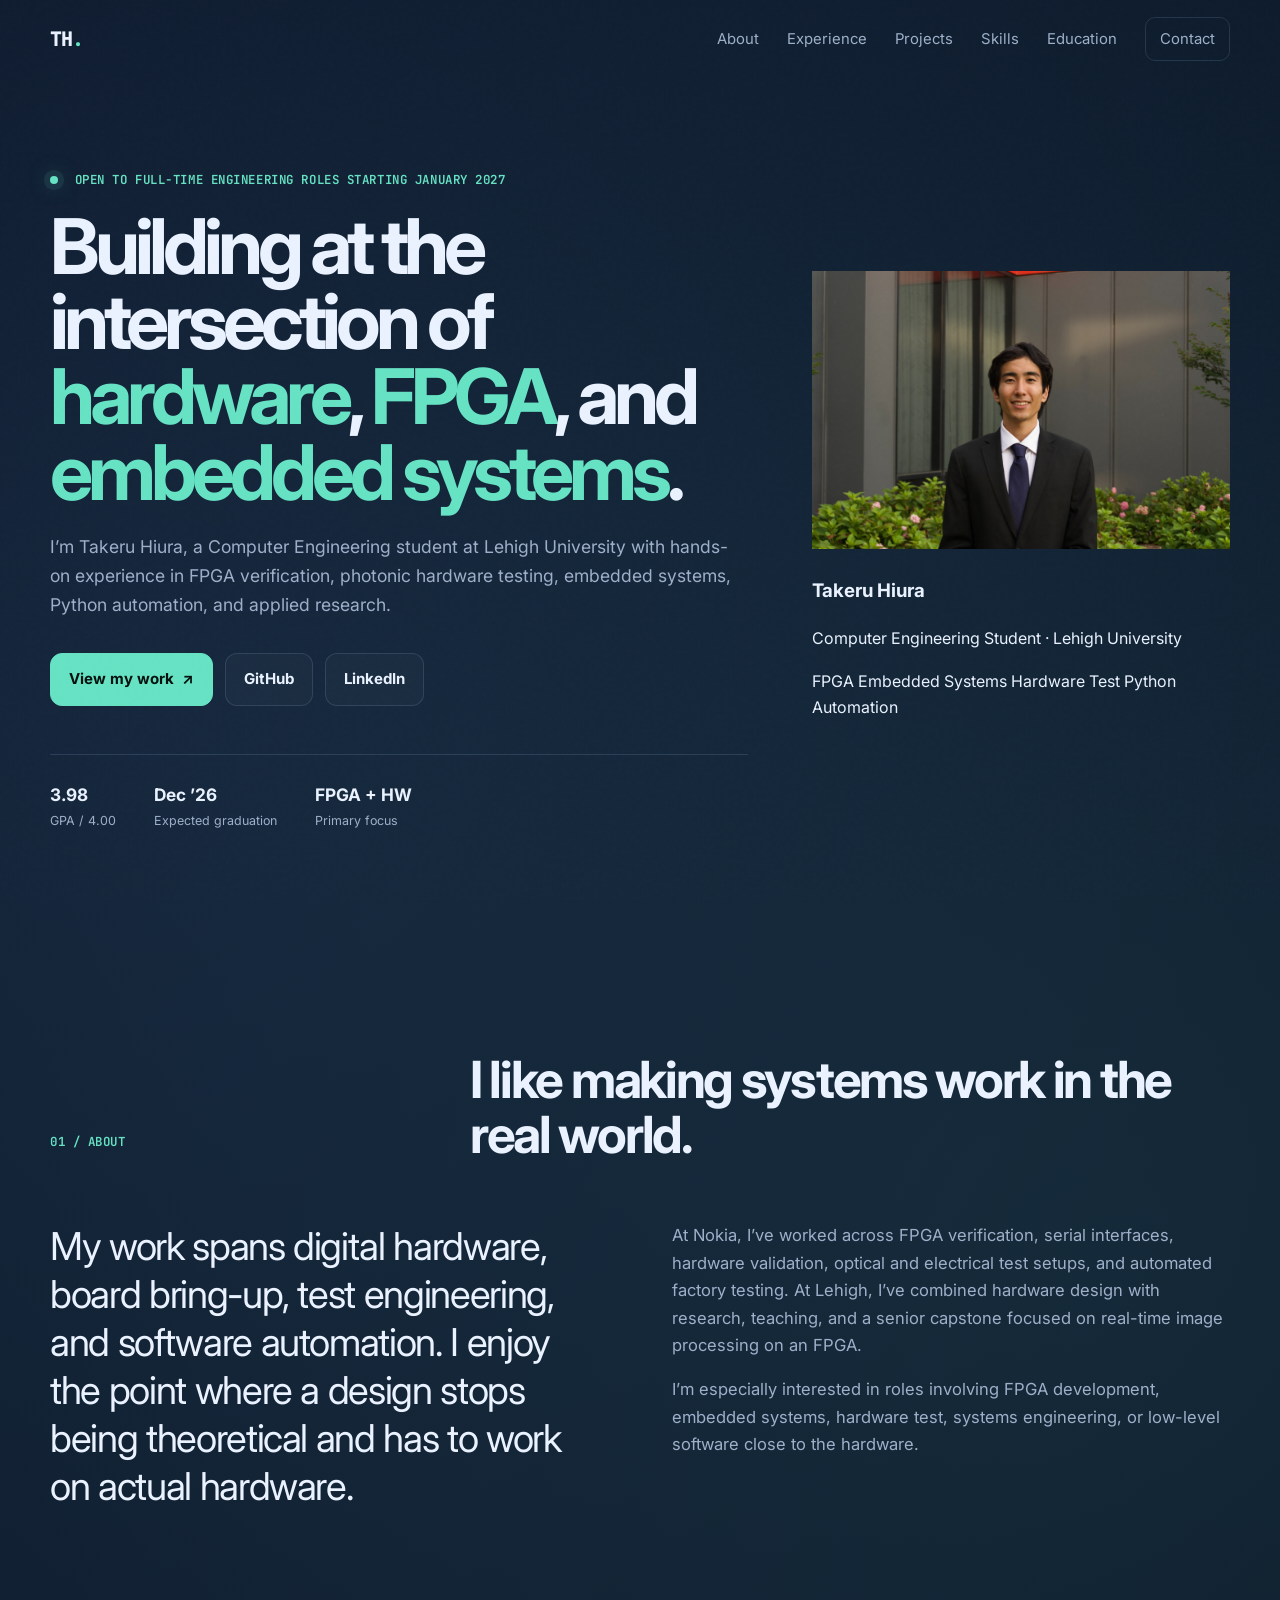
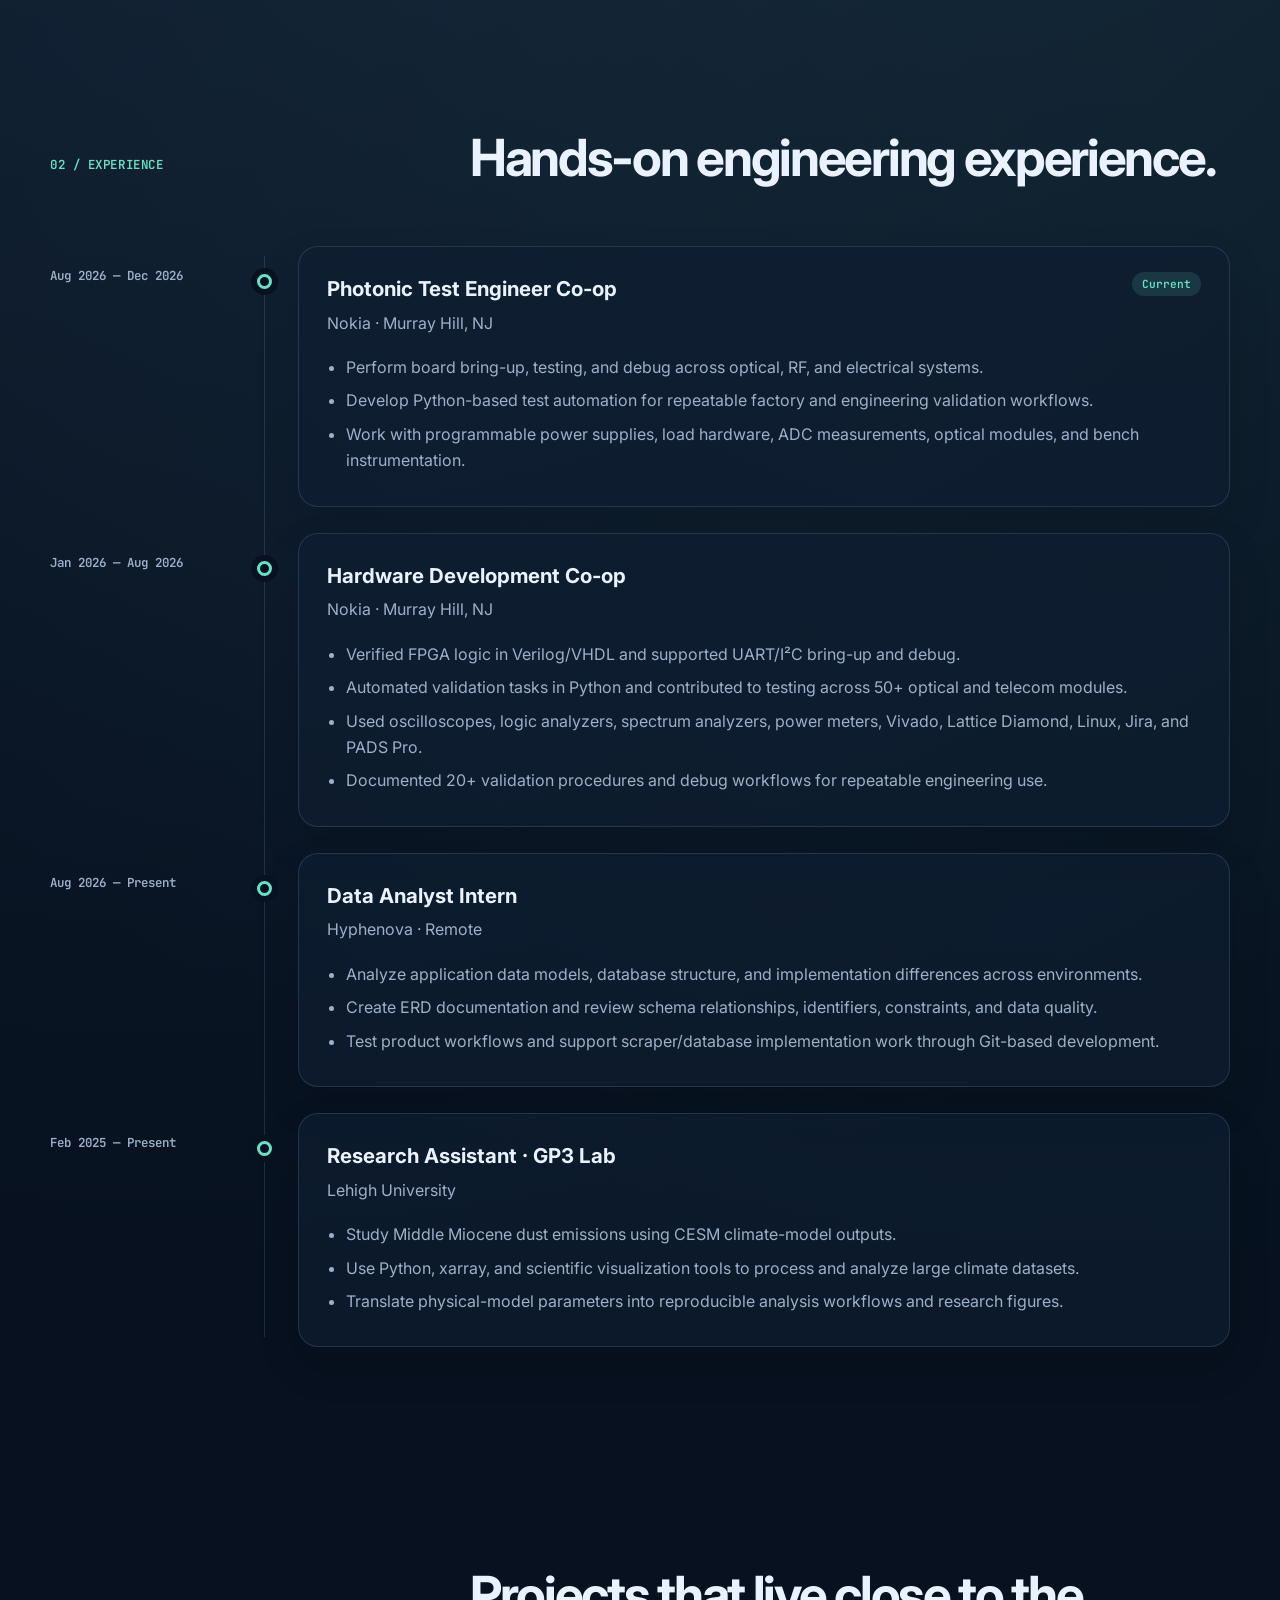
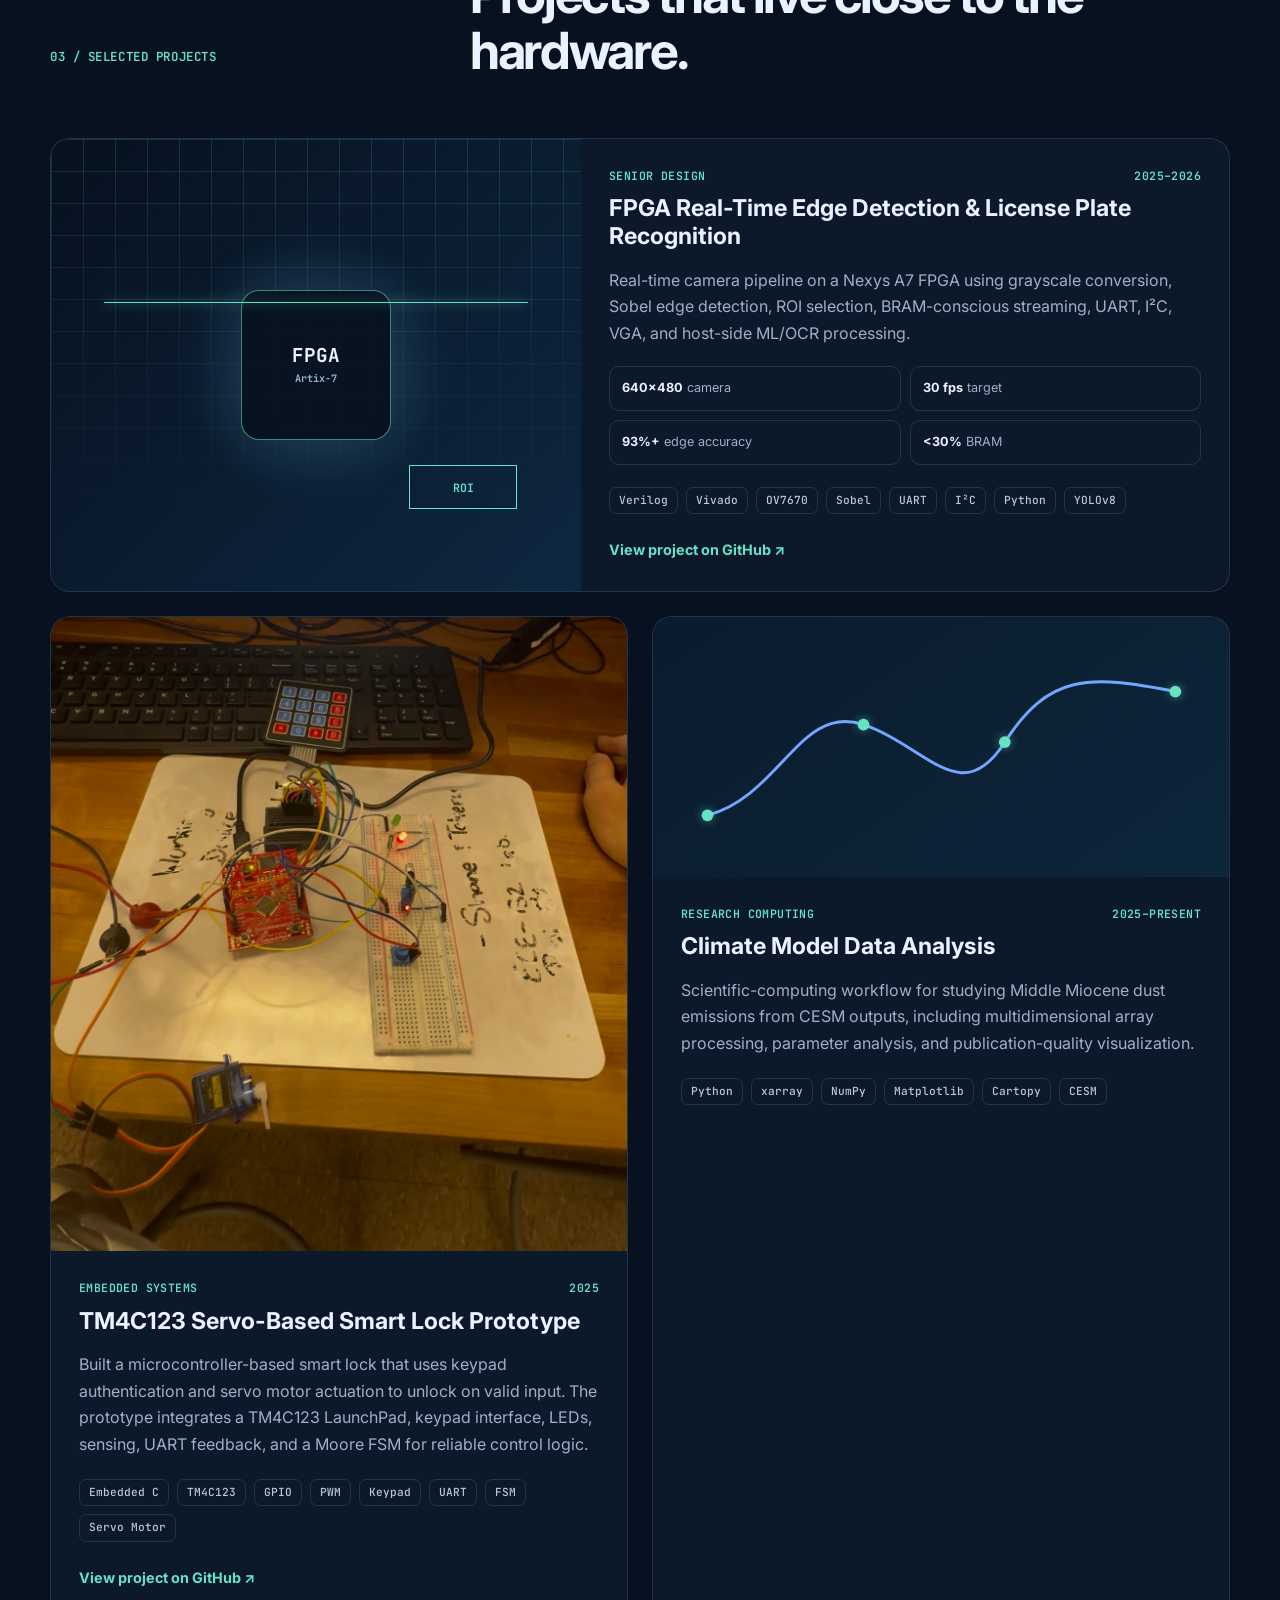
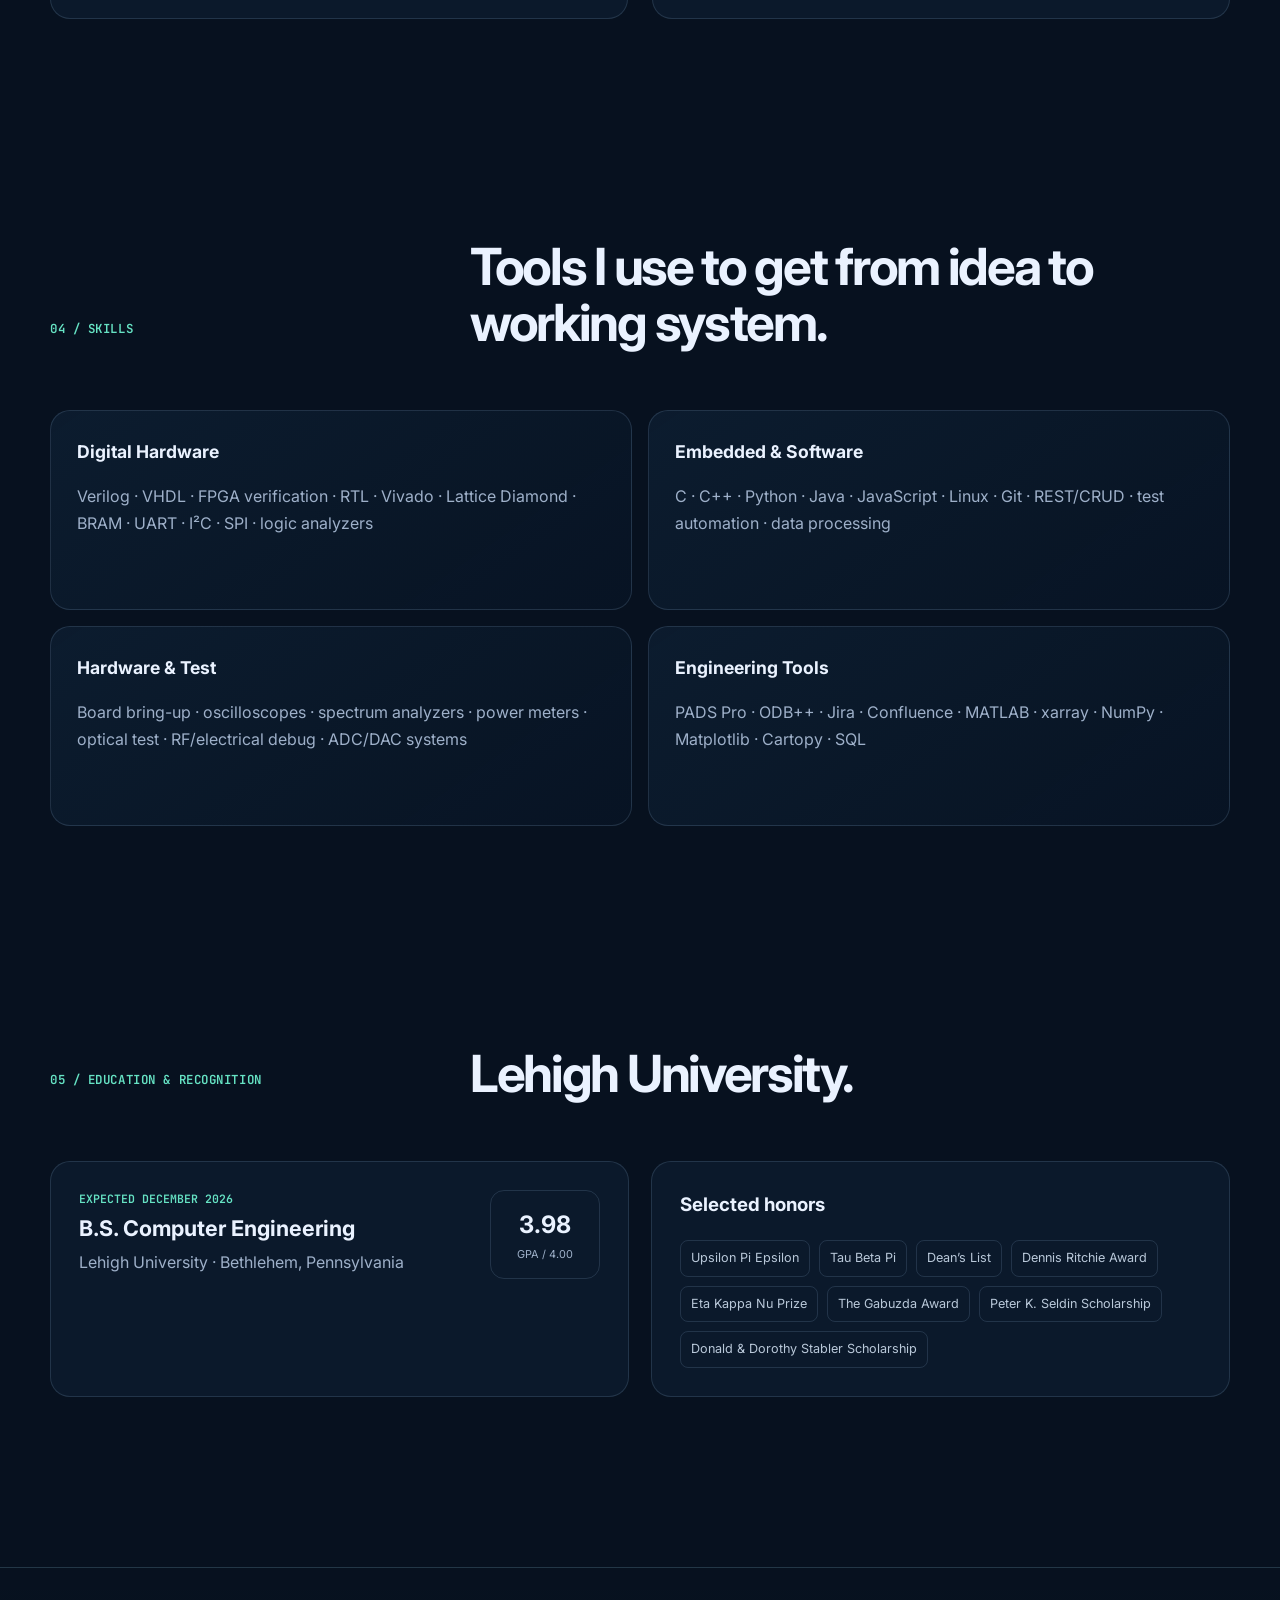
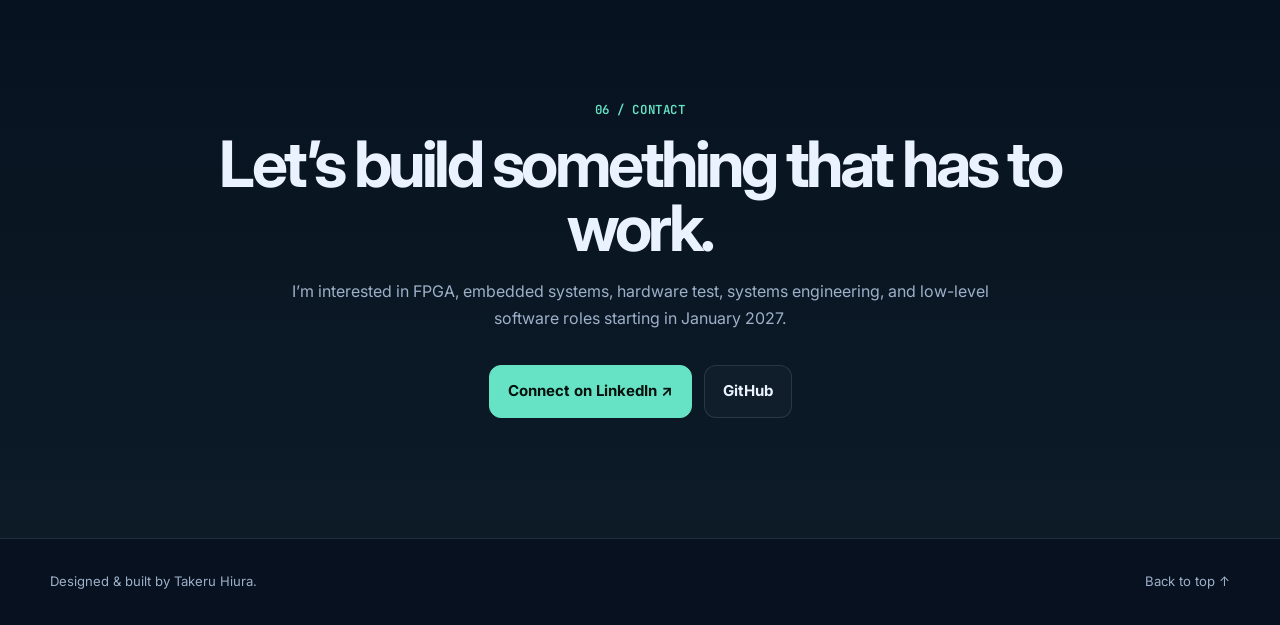
==== commit e4d0c55e: "removed photo" ====
--- a/index.html
+++ b/index.html
@@ -3,52 +3,317 @@
 <head>
   <meta charset="utf-8" />
   <meta name="viewport" content="width=device-width, initial-scale=1" />
-  <meta name="description" content="Takeru Hiura — computer engineering, FPGA, embedded systems, and hardware test." />
-  <meta name="theme-color" content="#f8f8f5" />
-  <title>Home | Takeru Hiura</title>
+  <meta name="description" content="Takeru Hiura — Computer Engineering student focused on FPGA, embedded systems, hardware validation, and test automation." />
+  <meta name="theme-color" content="#07111f" />
+  <title>Takeru Hiura | Computer Engineering</title>
   <link rel="icon" href="assets/favicon.svg" type="image/svg+xml" />
   <link rel="preconnect" href="https://fonts.googleapis.com" />
   <link rel="preconnect" href="https://fonts.gstatic.com" crossorigin />
-  <link href="https://fonts.googleapis.com/css2?family=Inter:wght@400;500;600;700&amp;display=swap" rel="stylesheet" />
+  <link href="https://fonts.googleapis.com/css2?family=Inter:wght@400;500;600;700;800&family=JetBrains+Mono:wght@500;600&display=swap" rel="stylesheet" />
   <link rel="stylesheet" href="style.css" />
 </head>
 <body>
-  <header class="site-header">
+  <div class="page-noise" aria-hidden="true"></div>
+  <header class="site-header" id="top">
     <nav class="nav container" aria-label="Primary navigation">
-      <a class="brand" href="index.html" aria-label="Takeru Hiura home">Takeru Hiura<span>.</span></a>
-      <button class="nav-toggle" type="button" aria-label="Open navigation" aria-controls="primary-links" aria-expanded="false"><span></span><span></span><span></span></button>
-      <div class="nav-links" id="primary-links">
-        <a href="index.html" aria-current="page">Home</a>
-        <a href="about.html">About</a>
-        <a href="experience.html">Experience</a>
-        <a href="projects.html">Projects</a>
-        <a href="education.html">Education & Awards</a>
+      <a class="brand" href="#top" aria-label="Takeru Hiura home">TH<span>.</span></a>
+      <button class="nav-toggle" aria-label="Open navigation" aria-expanded="false">
+        <span></span><span></span><span></span>
+      </button>
+      <div class="nav-links">
+        <a href="#about">About</a>
+        <a href="#experience">Experience</a>
+        <a href="#projects">Projects</a>
+        <a href="#skills">Skills</a>
+        <a href="#education">Education</a>
+        <a class="nav-cta" href="#contact">Contact</a>
       </div>
     </nav>
   </header>
-  <main class="container">
-    <section class="home-hero">
-      <div class="home-copy">
-        <p class="eyebrow">Computer engineering · Lehigh University</p>
-        <h1>Hi, I’m Takeru.<br><span>I build things that work in the real world.</span></h1>
-        <p class="intro">I work across FPGA design, embedded systems, hardware testing, and Python automation. I’m graduating in December 2026 and looking for full-time engineering roles starting January 2027.</p>
-        <div class="actions"><a class="button button-primary" href="projects.html">Explore projects <span aria-hidden="true">↗</span></a><a class="button button-outline" href="about.html">More about me</a></div>
-      </div>
-      <figure class="home-portrait"><img src="assets/headshot.jpg" alt="Takeru Hiura outdoors in a suit" /><figcaption>Takeru Hiura · Computer Engineering</figcaption></figure>
-    </section>
-    <section class="home-paths" aria-label="Explore the site">
-      <a class="path-card" href="experience.html"><span class="path-number">01</span><h2>Experience</h2><p>Hardware, testing, data, and research work.</p><span class="path-arrow" aria-hidden="true">↗</span></a>
-      <a class="path-card" href="projects.html"><span class="path-number">02</span><h2>Projects</h2><p>FPGA capstone, embedded builds, and hackathons.</p><span class="path-arrow" aria-hidden="true">↗</span></a>
-      <a class="path-card" href="education.html"><span class="path-number">03</span><h2>Education & Awards</h2><p>My studies, scholarships, and recognition.</p><span class="path-arrow" aria-hidden="true">↗</span></a>
+
+  <main>
+    <section class="hero container reveal">
+      <div class="hero-copy">
+        <p class="eyebrow"><span class="status-dot"></span> Open to full-time engineering roles starting January 2027</p>
+        <h1>Building at the intersection of <span>hardware</span>, <span>FPGA</span>, and <span>embedded systems</span>.</h1>
+        <p class="hero-text">
+          I’m Takeru Hiura, a Computer Engineering student at Lehigh University with hands-on experience in FPGA verification,
+          photonic hardware testing, embedded systems, Python automation, and applied research.
+        </p>
+        <div class="hero-actions">
+          <a class="button primary" href="#projects">View my work <span>↗</span></a>
+          <a class="button secondary" href="https://github.com/takeru-hiura" target="_blank" rel="noreferrer">GitHub</a>
+          <a class="button secondary" href="https://www.linkedin.com/in/takeru-hiura" target="_blank" rel="noreferrer">LinkedIn</a>
+        </div>
+        <div class="hero-meta" aria-label="Key profile facts">
+          <div><strong>3.98</strong><span>GPA / 4.00</span></div>
+          <div><strong>Dec ’26</strong><span>Expected graduation</span></div>
+          <div><strong>FPGA + HW</strong><span>Primary focus</span></div>
+        </div>
+      </div>
+
+      <aside class="hero-photo-card" aria-label="Profile photo">
+        <div class="photo-frame">
+          <img src="assets/headshot.jpg" alt="Portrait of Takeru Hiura in a suit" />
+        </div>
+        <div class="photo-caption">
+          <h3>Takeru Hiura</h3>
+          <p>Computer Engineering Student · Lehigh University</p>
+          <div class="hero-badges" aria-label="Focus areas">
+            <span>FPGA</span>
+            <span>Embedded Systems</span>
+            <span>Hardware Test</span>
+            <span>Python Automation</span>
+          </div>
+        </div>
+      </aside>
+    </section>
+
+    <section class="section container" id="about">
+      <div class="section-heading reveal">
+        <p class="section-kicker">01 / About</p>
+        <h2>I like making systems work in the real world.</h2>
+      </div>
+      <div class="about-grid reveal">
+        <p class="lead">
+          My work spans digital hardware, board bring-up, test engineering, and software automation. I enjoy the point where a design stops being theoretical and has to work on actual hardware.
+        </p>
+        <div class="about-copy">
+          <p>
+            At Nokia, I’ve worked across FPGA verification, serial interfaces, hardware validation, optical and electrical test setups, and automated factory testing. At Lehigh, I’ve combined hardware design with research, teaching, and a senior capstone focused on real-time image processing on an FPGA.
+          </p>
+          <p>
+            I’m especially interested in roles involving FPGA development, embedded systems, hardware test, systems engineering, or low-level software close to the hardware.
+          </p>
+        </div>
+      </div>
+    </section>
+
+    <section class="section container" id="experience">
+      <div class="section-heading reveal">
+        <p class="section-kicker">02 / Experience</p>
+        <h2>Hands-on engineering experience.</h2>
+      </div>
+
+      <div class="timeline">
+        <article class="timeline-item reveal">
+          <div class="timeline-marker"></div>
+          <div class="timeline-date">Aug 2026 — Dec 2026</div>
+          <div class="timeline-card">
+            <div class="card-head">
+              <div>
+                <h3>Photonic Test Engineer Co-op</h3>
+                <p>Nokia · Murray Hill, NJ</p>
+              </div>
+              <span class="tag">Current</span>
+            </div>
+            <ul>
+              <li>Perform board bring-up, testing, and debug across optical, RF, and electrical systems.</li>
+              <li>Develop Python-based test automation for repeatable factory and engineering validation workflows.</li>
+              <li>Work with programmable power supplies, load hardware, ADC measurements, optical modules, and bench instrumentation.</li>
+            </ul>
+          </div>
+        </article>
+
+        <article class="timeline-item reveal">
+          <div class="timeline-marker"></div>
+          <div class="timeline-date">Jan 2026 — Aug 2026</div>
+          <div class="timeline-card">
+            <div class="card-head">
+              <div>
+                <h3>Hardware Development Co-op</h3>
+                <p>Nokia · Murray Hill, NJ</p>
+              </div>
+            </div>
+            <ul>
+              <li>Verified FPGA logic in Verilog/VHDL and supported UART/I²C bring-up and debug.</li>
+              <li>Automated validation tasks in Python and contributed to testing across 50+ optical and telecom modules.</li>
+              <li>Used oscilloscopes, logic analyzers, spectrum analyzers, power meters, Vivado, Lattice Diamond, Linux, Jira, and PADS Pro.</li>
+              <li>Documented 20+ validation procedures and debug workflows for repeatable engineering use.</li>
+            </ul>
+          </div>
+        </article>
+
+        <article class="timeline-item reveal">
+          <div class="timeline-marker"></div>
+          <div class="timeline-date">Aug 2026 — Present</div>
+          <div class="timeline-card">
+            <div class="card-head">
+              <div>
+                <h3>Data Analyst Intern</h3>
+                <p>Hyphenova · Remote</p>
+              </div>
+            </div>
+            <ul>
+              <li>Analyze application data models, database structure, and implementation differences across environments.</li>
+              <li>Create ERD documentation and review schema relationships, identifiers, constraints, and data quality.</li>
+              <li>Test product workflows and support scraper/database implementation work through Git-based development.</li>
+            </ul>
+          </div>
+        </article>
+
+        <article class="timeline-item reveal">
+          <div class="timeline-marker"></div>
+          <div class="timeline-date">Feb 2025 — Present</div>
+          <div class="timeline-card">
+            <div class="card-head">
+              <div>
+                <h3>Research Assistant · GP3 Lab</h3>
+                <p>Lehigh University</p>
+              </div>
+            </div>
+            <ul>
+              <li>Study Middle Miocene dust emissions using CESM climate-model outputs.</li>
+              <li>Use Python, xarray, and scientific visualization tools to process and analyze large climate datasets.</li>
+              <li>Translate physical-model parameters into reproducible analysis workflows and research figures.</li>
+            </ul>
+          </div>
+        </article>
+      </div>
+    </section>
+
+    <section class="section container" id="projects">
+      <div class="section-heading reveal">
+        <p class="section-kicker">03 / Selected Projects</p>
+        <h2>Projects that live close to the hardware.</h2>
+      </div>
+
+      <div class="project-grid">
+        <article class="project-card featured reveal">
+          <div class="project-visual fpga-visual" aria-hidden="true">
+            <div class="chip">
+              <span>FPGA</span>
+              <small>Artix-7</small>
+            </div>
+            <div class="scan-line"></div>
+            <div class="plate-box">ROI</div>
+          </div>
+          <div class="project-content">
+            <div class="project-topline"><span>Senior Design</span><span>2025–2026</span></div>
+            <h3>FPGA Real-Time Edge Detection & License Plate Recognition</h3>
+            <p>
+              Real-time camera pipeline on a Nexys A7 FPGA using grayscale conversion, Sobel edge detection, ROI selection, BRAM-conscious streaming, UART, I²C, VGA, and host-side ML/OCR processing.
+            </p>
+            <div class="metric-row">
+              <span><strong>640×480</strong> camera</span>
+              <span><strong>30 fps</strong> target</span>
+              <span><strong>93%+</strong> edge accuracy</span>
+              <span><strong>&lt;30%</strong> BRAM</span>
+            </div>
+            <div class="tech-list"><span>Verilog</span><span>Vivado</span><span>OV7670</span><span>Sobel</span><span>UART</span><span>I²C</span><span>Python</span><span>YOLOv8</span></div>
+            <a class="text-link" href="https://github.com/takeru-hiura/senior_design_code" target="_blank" rel="noreferrer">View project on GitHub ↗</a>
+          </div>
+        </article>
+
+        <article class="project-card reveal">
+          <div class="project-visual image-visual">
+            <img src="assets/servo-project.png" alt="TM4C123 servo motor smart lock prototype with keypad, breadboard, and servo motor" />
+          </div>
+          <div class="project-content">
+            <div class="project-topline"><span>Embedded Systems</span><span>2025</span></div>
+            <h3>TM4C123 Servo-Based Smart Lock Prototype</h3>
+            <p>
+              Built a microcontroller-based smart lock that uses keypad authentication and servo motor actuation to unlock on valid input. The prototype integrates a TM4C123 LaunchPad, keypad interface, LEDs, sensing, UART feedback, and a Moore FSM for reliable control logic.
+            </p>
+            <div class="tech-list"><span>Embedded C</span><span>TM4C123</span><span>GPIO</span><span>PWM</span><span>Keypad</span><span>UART</span><span>FSM</span><span>Servo Motor</span></div>
+            <a class="text-link" href="https://github.com/takeru-hiura/num_lock_prototype" target="_blank" rel="noreferrer">View project on GitHub ↗</a>
+          </div>
+        </article>
+
+        <article class="project-card reveal">
+          <div class="project-visual data-visual" aria-hidden="true">
+            <svg viewBox="0 0 520 230">
+              <path d="M20 185 C95 165 115 70 180 92 S280 180 325 110 S410 40 500 58" fill="none" />
+              <circle cx="20" cy="185" r="6"/><circle cx="180" cy="92" r="6"/><circle cx="325" cy="110" r="6"/><circle cx="500" cy="58" r="6"/>
+            </svg>
+          </div>
+          <div class="project-content">
+            <div class="project-topline"><span>Research Computing</span><span>2025–Present</span></div>
+            <h3>Climate Model Data Analysis</h3>
+            <p>
+              Scientific-computing workflow for studying Middle Miocene dust emissions from CESM outputs, including multidimensional array processing, parameter analysis, and publication-quality visualization.
+            </p>
+            <div class="tech-list"><span>Python</span><span>xarray</span><span>NumPy</span><span>Matplotlib</span><span>Cartopy</span><span>CESM</span></div>
+          </div>
+        </article>
+      </div>
+    </section>
+
+    <section class="section container" id="skills">
+      <div class="section-heading reveal">
+        <p class="section-kicker">04 / Skills</p>
+        <h2>Tools I use to get from idea to working system.</h2>
+      </div>
+      <div class="skills-grid reveal">
+        <div class="skill-panel">
+          <h3>Digital Hardware</h3>
+          <p>Verilog · VHDL · FPGA verification · RTL · Vivado · Lattice Diamond · BRAM · UART · I²C · SPI · logic analyzers</p>
+        </div>
+        <div class="skill-panel">
+          <h3>Embedded & Software</h3>
+          <p>C · C++ · Python · Java · JavaScript · Linux · Git · REST/CRUD · test automation · data processing</p>
+        </div>
+        <div class="skill-panel">
+          <h3>Hardware & Test</h3>
+          <p>Board bring-up · oscilloscopes · spectrum analyzers · power meters · optical test · RF/electrical debug · ADC/DAC systems</p>
+        </div>
+        <div class="skill-panel">
+          <h3>Engineering Tools</h3>
+          <p>PADS Pro · ODB++ · Jira · Confluence · MATLAB · xarray · NumPy · Matplotlib · Cartopy · SQL</p>
+        </div>
+      </div>
+    </section>
+
+    <section class="section container" id="education">
+      <div class="section-heading reveal">
+        <p class="section-kicker">05 / Education & Recognition</p>
+        <h2>Lehigh University.</h2>
+      </div>
+      <div class="education-grid reveal">
+        <article class="education-card">
+          <div>
+            <p class="edu-year">Expected December 2026</p>
+            <h3>B.S. Computer Engineering</h3>
+            <p>Lehigh University · Bethlehem, Pennsylvania</p>
+          </div>
+          <div class="gpa-box"><strong>3.98</strong><span>GPA / 4.00</span></div>
+        </article>
+        <article class="awards-card">
+          <h3>Selected honors</h3>
+          <div class="award-list">
+            <span>Upsilon Pi Epsilon</span>
+            <span>Tau Beta Pi</span>
+            <span>Dean’s List</span>
+            <span>Dennis Ritchie Award</span>
+            <span>Eta Kappa Nu Prize</span>
+            <span>The Gabuzda Award</span>
+            <span>Peter K. Seldin Scholarship</span>
+            <span>Donald & Dorothy Stabler Scholarship</span>
+          </div>
+        </article>
+      </div>
+    </section>
+
+    <section class="contact-section" id="contact">
+      <div class="container contact-inner reveal">
+        <p class="section-kicker">06 / Contact</p>
+        <h2>Let’s build something that has to work.</h2>
+        <p>I’m interested in FPGA, embedded systems, hardware test, systems engineering, and low-level software roles starting in January 2027.</p>
+        <div class="contact-actions">
+          <a class="button primary" href="https://www.linkedin.com/in/takeru-hiura" target="_blank" rel="noreferrer">Connect on LinkedIn ↗</a>
+          <a class="button secondary" href="https://github.com/takeru-hiura" target="_blank" rel="noreferrer">GitHub</a>
+        </div>
+      </div>
     </section>
   </main>
 
-  <footer class="site-footer">
+  <footer>
     <div class="container footer-inner">
-      <span>© Takeru Hiura</span>
-      <div><a href="https://github.com/takeru-hiura" target="_blank" rel="noopener noreferrer">GitHub ↗</a><a href="https://www.linkedin.com/in/takeru-hiura" target="_blank" rel="noopener noreferrer">LinkedIn ↗</a></div>
+      <p>Designed & built by Takeru Hiura.</p>
+      <a href="#top">Back to top ↑</a>
     </div>
   </footer>
+
   <script src="script.js"></script>
 </body>
 </html>
--- a/style.css
+++ b/style.css
@@ -1,195 +1,266 @@
 :root {
-  --bg: #f8f8f5;
-  --surface: #ffffff;
-  --ink: #202a29;
-  --muted: #61706b;
-  --accent: #315d55;
-  --accent-soft: #eaf1ed;
-  --line: #dfe5df;
-  --shadow: 0 14px 38px rgba(28, 44, 38, .06);
-  --max: 1120px;
-}
+  --bg: #07111f;
+  --bg-soft: #0b1728;
+  --panel: rgba(14, 30, 49, 0.72);
+  --panel-strong: #0d1d31;
+  --text: #eaf2ff;
+  --muted: #9eb0c9;
+  --line: rgba(153, 190, 229, 0.16);
+  --accent: #66e3c4;
+  --accent-2: #73a7ff;
+  --accent-soft: rgba(102, 227, 196, 0.13);
+  --shadow: 0 28px 80px rgba(0, 0, 0, 0.26);
+  --radius: 20px;
+  --max: 1180px;
+}
+
 * { box-sizing: border-box; }
 html { scroll-behavior: smooth; }
-body { margin: 0; min-height: 100vh; color: var(--ink); background: var(--bg); font: 400 16px/1.65 Inter, system-ui, -apple-system, BlinkMacSystemFont, "Segoe UI", sans-serif; }
+body {
+  margin: 0;
+  min-height: 100vh;
+  color: var(--text);
+  background:
+    radial-gradient(circle at 14% 10%, rgba(115, 167, 255, 0.12), transparent 34%),
+    radial-gradient(circle at 86% 18%, rgba(102, 227, 196, 0.08), transparent 28%),
+    var(--bg);
+  font-family: Inter, system-ui, -apple-system, BlinkMacSystemFont, "Segoe UI", sans-serif;
+  line-height: 1.65;
+  overflow-x: hidden;
+}
+
 a { color: inherit; text-decoration: none; }
-a:focus-visible, button:focus-visible { outline: 3px solid #8bb7a4; outline-offset: 4px; }
+button, a { -webkit-tap-highlight-color: transparent; }
 img, svg { max-width: 100%; }
-.container { width: min(calc(100% - 48px), var(--max)); margin-inline: auto; }
-
-.site-header { position: sticky; top: 0; z-index: 20; border-bottom: 1px solid var(--line); background: rgba(248, 248, 245, .94); backdrop-filter: blur(16px); }
-.nav { display: flex; align-items: center; justify-content: space-between; min-height: 76px; gap: 28px; }
-.brand { white-space: nowrap; font-size: 1.02rem; font-weight: 700; letter-spacing: -.045em; }
+.container { width: min(calc(100% - 40px), var(--max)); margin-inline: auto; }
+
+.page-noise {
+  position: fixed;
+  inset: 0;
+  opacity: .035;
+  pointer-events: none;
+  z-index: 20;
+  background-image: url("data:image/svg+xml,%3Csvg viewBox='0 0 220 220' xmlns='http://www.w3.org/2000/svg'%3E%3Cfilter id='n'%3E%3CfeTurbulence type='fractalNoise' baseFrequency='.88' numOctaves='3' stitchTiles='stitch'/%3E%3C/filter%3E%3Crect width='100%25' height='100%25' filter='url(%23n)' opacity='.4'/%3E%3C/svg%3E");
+}
+
+.site-header {
+  position: sticky;
+  top: 0;
+  z-index: 15;
+  border-bottom: 1px solid transparent;
+  transition: background .3s ease, border-color .3s ease, backdrop-filter .3s ease;
+}
+.site-header.scrolled {
+  background: rgba(7, 17, 31, .78);
+  border-color: var(--line);
+  backdrop-filter: blur(18px);
+}
+.nav { height: 78px; display: flex; align-items: center; justify-content: space-between; }
+.brand {
+  font: 800 1.25rem/1 JetBrains Mono, monospace;
+  letter-spacing: -.04em;
+}
 .brand span { color: var(--accent); }
-.nav-links { display: flex; align-items: center; flex-wrap: wrap; gap: clamp(12px, 2.2vw, 30px); }
-.nav-links a { color: var(--muted); font-size: .86rem; font-weight: 500; transition: color .2s; }
-.nav-links a:hover, .nav-links a[aria-current="page"] { color: var(--accent); }
-.nav-links a[aria-current="page"] { font-weight: 700; }
-.nav-toggle { display: none; padding: 7px; border: 0; background: none; cursor: pointer; }
-.nav-toggle span { display: block; width: 22px; height: 2px; margin: 4px 0; background: var(--ink); }
-
-.eyebrow, .section-kicker, .project-topline, .award-year, .timeline-date, .edu-year, .path-number { color: var(--accent); font-size: .72rem; font-weight: 700; line-height: 1.5; letter-spacing: .11em; text-transform: uppercase; }
-h1, h2, h3, h4, p { overflow-wrap: break-word; }
-h1, h2, h3, h4 { letter-spacing: -.035em; }
-h1 { font-size: clamp(2.45rem, 5.2vw, 4.5rem); line-height: 1.11; font-weight: 600; }
-h1 span { color: var(--accent); }
-h2 { font-size: clamp(1.9rem, 3.5vw, 3rem); line-height: 1.2; font-weight: 600; }
-h3 { line-height: 1.3; }
-p { margin-top: 0; }
-.button { display: inline-flex; align-items: center; justify-content: center; gap: 8px; min-height: 45px; padding: 10px 17px; border: 1px solid transparent; border-radius: 8px; font-size: .88rem; font-weight: 700; transition: background .2s, transform .2s, border-color .2s; }
-.button:hover { transform: translateY(-2px); }
-.button-primary { color: white; background: var(--accent); }
-.button-primary:hover { background: #24483f; }
-.button-outline { border-color: var(--line); background: var(--surface); }
-.button-outline:hover { border-color: var(--accent); }
-.actions { display: flex; flex-wrap: wrap; gap: 10px; margin-top: 30px; }
-.text-link, .page-next a { color: var(--accent); font-size: .88rem; font-weight: 700; }
-.text-link:hover, .page-next a:hover { text-decoration: underline; text-underline-offset: 4px; }
-
-.home-hero { display: grid; grid-template-columns: minmax(0, 1.25fr) minmax(290px, .75fr); align-items: center; gap: clamp(32px, 6vw, 80px); padding-block: clamp(56px, 8vw, 104px) 78px; }
-.home-copy h1 { margin: 18px 0 24px; max-width: 730px; }
-.intro { max-width: 570px; color: var(--muted); font-size: 1.06rem; }
-.home-portrait { max-width: 370px; margin: 0; justify-self: end; }
-.home-portrait img { display: block; width: 100%; aspect-ratio: 4 / 4.2; border-radius: 12px; object-fit: cover; object-position: center; }
-.home-portrait figcaption { margin-top: 10px; color: var(--muted); font-size: .76rem; }
-.home-paths { display: grid; grid-template-columns: repeat(3, 1fr); gap: 14px; padding-bottom: 90px; }
-.path-card { position: relative; min-height: 184px; padding: 24px 54px 24px 24px; border: 1px solid var(--line); border-radius: 12px; background: var(--surface); transition: transform .2s, border-color .2s, box-shadow .2s; }
-.path-card:hover { transform: translateY(-3px); border-color: #b6c9be; box-shadow: var(--shadow); }
-.path-card h2 { margin: 13px 0 7px; font-size: 1.23rem; }
-.path-card p { margin: 0; color: var(--muted); font-size: .88rem; }
-.path-arrow { position: absolute; right: 24px; top: 24px; color: var(--accent); font-weight: 700; }
-
-.page-main { padding-top: 66px; padding-bottom: 64px; }
-.page-heading { max-width: 800px; margin-bottom: 54px; }
-.page-heading h1 { margin: 15px 0 20px; }
-.page-heading > p:last-child { max-width: 650px; color: var(--muted); font-size: 1.03rem; }
-.section { padding-bottom: 72px; }
-.section:last-child { padding-bottom: 0; }
-.section-heading { display: flex; align-items: baseline; gap: 32px; margin-bottom: 30px; }
-.section-heading .section-kicker { flex: 0 0 176px; margin: 0; }
-.section-heading h1, .section-heading h2 { margin: 0; max-width: 740px; }
-.section-heading h1 { font-size: clamp(2.2rem, 4.2vw, 3.55rem); }
-.project-subheading, .recognition-heading { margin: 66px 0 25px; }
-.project-subheading h3, .recognition-heading h3 { margin: 5px 0 0; font-size: clamp(1.45rem, 2.7vw, 2rem); font-weight: 600; }
-.project-subheading .section-kicker, .recognition-heading .section-kicker { margin: 0; }
-
-.about-story { display: grid; grid-template-columns: minmax(0, 1.6fr) minmax(210px, .7fr); gap: 55px; align-items: start; margin-bottom: 40px; }
-.about-story h2 { margin: 0 0 16px; font-size: 1.7rem; }
-.about-story p { max-width: 680px; color: var(--muted); }
-.interest-list { display: flex; flex-wrap: wrap; gap: 9px; padding-top: 7px; }
-.interest-list span, .tech-list span { display: inline-block; padding: 6px 10px; border: 1px solid var(--line); border-radius: 6px; background: var(--surface); color: var(--muted); font-size: .75rem; font-weight: 600; }
-.photo-grid { display: grid; grid-template-columns: repeat(2, 1fr); gap: 18px; max-width: 920px; }
-.photo-grid figure { margin: 0; }
-.photo-grid img { display: block; width: 100%; aspect-ratio: 4 / 3; border-radius: 10px; object-fit: cover; }
-.photo-grid figcaption { margin-top: 10px; color: var(--muted); font-size: .82rem; }
-.page-next { display: flex; justify-content: space-between; gap: 16px; margin-top: 58px; padding-top: 22px; border-top: 1px solid var(--line); color: var(--muted); font-size: .9rem; }
-
-.timeline { display: grid; gap: 14px; }
-.timeline-item { display: grid; grid-template-columns: 155px minmax(0, 1fr); gap: 22px; align-items: start; }
-.timeline-marker { display: none; }
-.timeline-date { padding-top: 24px; }
-.timeline-card, .skill-panel, .project-card, .hackathon-card, .education-card, .award-card { border: 1px solid var(--line); border-radius: 12px; background: var(--surface); }
-.timeline-card { padding: 24px 27px; }
-.card-head { display: flex; justify-content: space-between; align-items: flex-start; gap: 20px; }
-.card-head h3 { margin: 0 0 3px; font-size: 1.18rem; font-weight: 600; }
-.card-head p { margin: 0; color: var(--muted); font-size: .88rem; }
-.card-identity { display: flex; flex-direction: column; align-items: flex-end; gap: 8px; }
-.experience-logo { display: block; width: auto; max-width: 100px; height: 24px; object-fit: contain; object-position: right center; flex: none; }
-.nokia-logo { max-width: 73px; }
-.hyphenova-logo { max-width: 90px; }
-.experience-mark { display: inline-flex; align-items: baseline; gap: 1px; color: var(--accent); font-weight: 700; font-size: 1.05rem; white-space: nowrap; }
-.experience-mark sup { font-size: .65em; }
-.experience-mark small { margin-left: 4px; color: var(--muted); font-size: .55rem; letter-spacing: .1em; }
-.tag { padding: 2px 7px; border-radius: 4px; background: var(--accent-soft); color: var(--accent); font-size: .64rem; font-weight: 700; }
-.timeline-card ul { margin: 18px 0 0; padding-left: 19px; color: var(--muted); font-size: .9rem; }
-.timeline-card li { margin: 5px 0; }
-.skills-grid { display: grid; grid-template-columns: repeat(2, 1fr); gap: 14px; }
-.skill-panel { padding: 23px; }
-.skill-panel h3 { margin: 0 0 8px; font-size: 1rem; }
-.skill-panel p { margin: 0; color: var(--muted); font-size: .87rem; }
-
-.project-grid { display: grid; grid-template-columns: repeat(2, minmax(0, 1fr)); gap: 18px; }
-.project-card { overflow: hidden; }
-.project-card.featured { grid-column: span 2; display: grid; grid-template-columns: 1fr 1fr; }
-.project-visual { position: relative; min-height: 250px; margin: 0; overflow: hidden; background: #edf0ed; }
+.nav-links { display: flex; align-items: center; gap: 28px; color: var(--muted); font-size: .93rem; }
+.nav-links a { transition: color .2s ease; }
+.nav-links a:hover { color: var(--text); }
+.nav-cta { padding: 9px 14px; border: 1px solid var(--line); border-radius: 10px; }
+.nav-toggle { display: none; background: none; border: 0; padding: 6px; }
+.nav-toggle span { display: block; width: 24px; height: 2px; margin: 5px 0; background: var(--text); }
+
+.hero {
+  min-height: calc(100vh - 78px);
+  display: grid;
+  grid-template-columns: 1.25fr .75fr;
+  align-items: center;
+  gap: 64px;
+  padding-block: 80px 110px;
+}
+.eyebrow, .section-kicker {
+  font: 600 .78rem/1.4 JetBrains Mono, monospace;
+  color: var(--accent);
+  letter-spacing: .045em;
+  text-transform: uppercase;
+}
+.status-dot {
+  display: inline-block;
+  width: 8px;
+  height: 8px;
+  margin-right: 9px;
+  border-radius: 50%;
+  background: var(--accent);
+  box-shadow: 0 0 0 6px rgba(102,227,196,.08), 0 0 20px rgba(102,227,196,.5);
+}
+.hero h1 {
+  margin: 20px 0 22px;
+  max-width: 850px;
+  font-size: clamp(3rem, 6vw, 6.2rem);
+  line-height: .98;
+  letter-spacing: -.065em;
+}
+.hero h1 span { color: var(--accent); }
+.hero-text { max-width: 770px; color: var(--muted); font-size: 1.1rem; }
+.hero-actions, .contact-actions { display: flex; flex-wrap: wrap; gap: 12px; margin-top: 34px; }
+.button {
+  display: inline-flex;
+  align-items: center;
+  justify-content: center;
+  gap: 8px;
+  padding: 13px 18px;
+  border-radius: 12px;
+  border: 1px solid var(--line);
+  font-weight: 700;
+  font-size: .94rem;
+  transition: transform .2s ease, border-color .2s ease, background .2s ease;
+}
+.button:hover { transform: translateY(-2px); border-color: rgba(102,227,196,.45); }
+.button.primary { background: var(--accent); color: #04110e; border-color: var(--accent); }
+.button.secondary { background: rgba(255,255,255,.025); }
+.hero-meta { display: flex; gap: 38px; margin-top: 48px; padding-top: 26px; border-top: 1px solid var(--line); }
+.hero-meta div { display: grid; gap: 2px; }
+.hero-meta strong { font-size: 1.08rem; }
+.hero-meta span { color: var(--muted); font-size: .78rem; }
+
+.hero-card {
+  border: 1px solid var(--line);
+  border-radius: 18px;
+  background: linear-gradient(180deg, rgba(17,37,61,.92), rgba(7,18,33,.94));
+  box-shadow: var(--shadow);
+  transform: rotate(1.2deg);
+  overflow: hidden;
+}
+.terminal-bar { height: 44px; display: flex; align-items: center; gap: 8px; padding-inline: 16px; border-bottom: 1px solid var(--line); }
+.terminal-bar span { width: 10px; height: 10px; border-radius: 50%; background: #43617d; }
+.terminal-bar span:first-child { background: #ff7f79; }
+.terminal-bar span:nth-child(2) { background: #ffcc66; }
+.terminal-bar span:nth-child(3) { background: #69d585; }
+.terminal-body { position: relative; padding: 25px 26px 10px; min-height: 430px; font: 500 .92rem/1.7 JetBrains Mono, monospace; color: #c5d5e8; }
+.terminal-body p { margin: 0 0 7px; }
+.prompt { color: var(--accent); }
+.terminal-output { padding-left: 18px; color: #8ea6be; }
+.terminal-output.accent { color: var(--accent-2); }
+.signal-art { position: absolute; left: -12px; right: -12px; bottom: 16px; opacity: .75; }
+.signal-art path { stroke: rgba(115,167,255,.6); stroke-width: 2; }
+.signal-art path.glow { stroke: var(--accent); stroke-width: 4; opacity: .18; filter: blur(2px); }
+
+.section { padding-block: 110px; }
+.section-heading { display: grid; grid-template-columns: 1fr 2fr; gap: 40px; align-items: end; margin-bottom: 60px; }
+.section-heading h2 { margin: 0; max-width: 800px; font-size: clamp(2.1rem, 4vw, 4rem); line-height: 1.08; letter-spacing: -.045em; }
+.about-grid { display: grid; grid-template-columns: 1fr 1fr; gap: 64px; }
+.lead { margin: 0; font-size: clamp(1.6rem, 3vw, 2.5rem); line-height: 1.25; letter-spacing: -.035em; }
+.about-copy { color: var(--muted); font-size: 1.04rem; }
+.about-copy p:first-child { margin-top: 0; }
+
+.timeline { position: relative; display: grid; gap: 26px; }
+.timeline::before { content: ""; position: absolute; top: 10px; bottom: 10px; left: 214px; width: 1px; background: var(--line); }
+.timeline-item { position: relative; display: grid; grid-template-columns: 180px 1fr; gap: 68px; }
+.timeline-marker { position: absolute; left: 207px; top: 28px; width: 15px; height: 15px; border-radius: 50%; background: var(--bg); border: 3px solid var(--accent); box-shadow: 0 0 0 6px var(--bg); z-index: 2; }
+.timeline-date { padding-top: 21px; color: var(--muted); font: 600 .78rem/1.5 JetBrains Mono, monospace; }
+.timeline-card { padding: 25px 28px; border: 1px solid var(--line); border-radius: var(--radius); background: var(--panel); box-shadow: 0 18px 44px rgba(0,0,0,.12); }
+.card-head { display: flex; justify-content: space-between; gap: 20px; }
+.card-head h3 { margin: 0; font-size: 1.28rem; }
+.card-head p { margin: 4px 0 0; color: var(--muted); }
+.tag { align-self: start; padding: 5px 10px; border-radius: 999px; background: var(--accent-soft); color: var(--accent); font: 600 .7rem/1.3 JetBrains Mono, monospace; }
+.timeline-card ul { margin: 18px 0 0; padding-left: 19px; color: var(--muted); }
+.timeline-card li { margin: 7px 0; }
+
+.project-grid { display: grid; grid-template-columns: 1fr 1fr; gap: 24px; }
+.project-card { border: 1px solid var(--line); border-radius: var(--radius); background: var(--panel); overflow: hidden; transition: transform .25s ease, border-color .25s ease; }
+.project-card:hover { transform: translateY(-5px); border-color: rgba(102,227,196,.32); }
+.project-card.featured { grid-column: span 2; display: grid; grid-template-columns: .9fr 1.1fr; }
+.project-visual { min-height: 260px; position: relative; overflow: hidden; background: #0a1a2d; }
 .featured .project-visual { min-height: 100%; }
-.project-visual img { display: block; width: 100%; height: 100%; object-fit: contain; }
-.capstone-visual img { position: absolute; inset: 0; }
-.project-visual figcaption { position: absolute; left: 12px; bottom: 12px; padding: 5px 8px; border-radius: 4px; background: rgba(255,255,255,.92); color: var(--muted); font-size: .69rem; }
-.image-visual img { max-height: 340px; padding: 14px; }
-.project-content { padding: 27px; }
-.project-topline { display: flex; justify-content: space-between; gap: 12px; }
-.project-content h3 { margin: 12px 0; font-size: 1.35rem; font-weight: 600; }
-.project-content p, .hackathon-card p { color: var(--muted); font-size: .89rem; }
-.metric-row { display: grid; grid-template-columns: repeat(2, 1fr); gap: 8px; margin: 18px 0; }
-.metric-row span { padding: 9px; border-radius: 6px; background: var(--bg); color: var(--muted); font-size: .76rem; }
-.metric-row strong { color: var(--ink); }
-.tech-list { display: flex; flex-wrap: wrap; gap: 6px; margin: 18px 0; }
-.data-visual { display: grid; place-items: center; }
-.data-visual svg { width: 84%; }
-.data-visual path { stroke: var(--accent); stroke-width: 3; }
-.data-visual circle { fill: #a4c4b2; }
-.hackathon-grid { display: grid; grid-template-columns: repeat(3, minmax(0, 1fr)); gap: 14px; }
-.hackathon-card { display: flex; flex-direction: column; padding: 22px; }
-.hackathon-card h3 { margin: 15px 0 8px; font-size: 1.14rem; }
-.hackathon-card .tech-list { margin-top: auto; padding-top: 8px; }
-.project-links { display: flex; flex-wrap: wrap; gap: 16px; }
-
-.education-card { display: flex; align-items: center; gap: 24px; justify-content: space-between; padding: 25px; }
-.education-card h3 { margin: 6px 0 3px; font-size: 1.24rem; }
-.education-card p:not(.edu-year) { margin: 0; color: var(--muted); font-size: .9rem; }
-.edu-year { margin: 0; }
-.education-logo-box { display: grid; place-items: center; width: 152px; height: 64px; padding: 14px; border-radius: 7px; background: #5c3218; flex: none; }
-.education-logo, .award-emblem img { display: block; width: 100%; height: auto; max-height: 38px; object-fit: contain; }
-.award-grid { display: grid; grid-template-columns: repeat(2, minmax(0, 1fr)); gap: 14px; }
-.award-card { padding: 23px; }
-.award-card h4 { margin: 7px 0 9px; font-size: 1.13rem; font-weight: 600; }
-.award-card p:not(.award-year) { margin: 0; color: var(--muted); font-size: .88rem; }
-.award-featured { grid-column: span 2; display: grid; grid-template-columns: minmax(175px, .6fr) 1.4fr; gap: 28px; align-items: center; }
-.award-featured .text-link { display: inline-block; margin-top: 16px; }
-.award-emblem { display: flex; min-height: 145px; flex-direction: column; align-items: center; justify-content: center; gap: 15px; padding: 20px; border-radius: 8px; background: #5c3218; }
-.award-emblem img { max-width: 160px; }
-.award-emblem span { color: #f4ddd1; font-size: .64rem; font-weight: 600; letter-spacing: .08em; text-align: center; text-transform: uppercase; }
-.award-with-photo img { display: block; width: 100%; aspect-ratio: 3 / 2; max-height: 220px; margin-bottom: 17px; border-radius: 7px; object-fit: contain; background: #f0f0ed; }
-
-.site-footer { border-top: 1px solid var(--line); }
-.footer-inner { display: flex; align-items: center; justify-content: space-between; gap: 20px; min-height: 76px; color: var(--muted); font-size: .8rem; }
-.footer-inner div { display: flex; flex-wrap: wrap; gap: 19px; }
-.footer-inner a:hover { color: var(--accent); }
-
-@media (max-width: 920px) {
-  .nav { flex-wrap: wrap; padding-block: 12px; }
-  .nav-links { justify-content: flex-end; gap: 11px 18px; }
-  .home-hero { gap: 30px; }
-  .hackathon-grid { grid-template-columns: repeat(2, minmax(0, 1fr)); }
-}
-@media (max-width: 720px) {
-  .container { width: min(calc(100% - 32px), var(--max)); }
-  .nav { min-height: 66px; flex-wrap: nowrap; }
-  .nav-toggle { display: block; }
-  .nav-links { display: none; position: absolute; top: 65px; left: 0; right: 0; flex-direction: column; align-items: stretch; gap: 0; padding: 8px 16px 18px; border-bottom: 1px solid var(--line); background: var(--bg); box-shadow: var(--shadow); }
-  .nav-links.open { display: flex; }
-  .nav-links a { padding: 9px 2px; }
-  .home-hero { grid-template-columns: 1fr; padding-block: 50px 52px; }
-  .home-portrait { justify-self: start; width: min(100%, 400px); }
-  .home-paths { grid-template-columns: 1fr; padding-bottom: 58px; }
-  .path-card { min-height: 135px; }
-  .page-main { padding-top: 46px; }
-  .section-heading { display: block; }
-  .section-heading h2 { margin-top: 8px; }
-  .about-story, .photo-grid, .skills-grid, .project-grid, .hackathon-grid, .award-grid { grid-template-columns: 1fr; }
-  .photo-grid img { max-height: none; }
-  .timeline-item { grid-template-columns: 1fr; gap: 6px; }
-  .timeline-date { padding-top: 0; }
-  .project-card.featured { grid-column: auto; display: block; }
-  .featured .project-visual { min-height: 310px; }
-  .award-featured { grid-column: auto; grid-template-columns: 1fr; }
-  .education-card { align-items: flex-start; flex-direction: column; }
-}
-@media (max-width: 460px) {
-  .card-head { align-items: flex-start; }
-  .experience-logo { max-width: 72px; }
-  .hyphenova-logo { max-width: 76px; }
-  .metric-row { grid-template-columns: 1fr 1fr; }
-  .footer-inner { align-items: flex-start; flex-direction: column; justify-content: center; padding-block: 19px; }
-}
+.project-content { padding: 28px; }
+.project-topline { display: flex; justify-content: space-between; gap: 16px; color: var(--accent); font: 600 .72rem/1.5 JetBrains Mono, monospace; text-transform: uppercase; letter-spacing: .035em; }
+.project-content h3 { margin: 11px 0 12px; font-size: 1.45rem; line-height: 1.2; }
+.project-content p { color: var(--muted); }
+.tech-list { display: flex; flex-wrap: wrap; gap: 8px; margin: 22px 0; }
+.tech-list span { padding: 6px 9px; border: 1px solid var(--line); border-radius: 7px; color: #b9c8d9; font: 500 .7rem/1.2 JetBrains Mono, monospace; }
+.text-link { color: var(--accent); font-weight: 700; font-size: .9rem; }
+.metric-row { display: grid; grid-template-columns: repeat(2, 1fr); gap: 9px; margin: 20px 0; }
+.metric-row span { padding: 11px 12px; border: 1px solid var(--line); border-radius: 10px; color: var(--muted); font-size: .79rem; }
+.metric-row strong { color: var(--text); }
+
+.fpga-visual { background: radial-gradient(circle at center, rgba(115,167,255,.18), transparent 40%), linear-gradient(135deg,#07111f,#0e2740); }
+.fpga-visual::before, .fpga-visual::after { content:""; position:absolute; inset:0; background-image: linear-gradient(rgba(102,227,196,.08) 1px, transparent 1px), linear-gradient(90deg, rgba(102,227,196,.08) 1px, transparent 1px); background-size: 32px 32px; mask-image: linear-gradient(to bottom, black, transparent 88%); }
+.chip { position: absolute; inset: 50% auto auto 50%; translate: -50% -50%; width: 150px; aspect-ratio: 1; display: grid; place-content: center; text-align: center; border-radius: 18px; border: 1px solid rgba(102,227,196,.55); background: rgba(7,17,31,.9); box-shadow: 0 0 60px rgba(102,227,196,.12); font: 700 1.2rem/1 JetBrains Mono, monospace; z-index: 2; }
+.chip small { margin-top: 9px; color: var(--muted); font-size: .64rem; }
+.scan-line { position:absolute; left:10%; right:10%; top:36%; height:1px; background:var(--accent); box-shadow:0 0 12px var(--accent); animation: scan 3.2s ease-in-out infinite; z-index:3; }
+.plate-box { position:absolute; right:12%; bottom:18%; width:108px; height:44px; display:grid; place-items:center; border:1px solid var(--accent); color:var(--accent); font:600 .72rem JetBrains Mono, monospace; z-index:3; }
+@keyframes scan { 0%,100%{top:26%} 50%{top:74%} }
+
+.lock-visual { display: grid; place-items: center; background: radial-gradient(circle at 50% 45%, rgba(102,227,196,.12), transparent 40%), #09182a; }
+.keypad { width: 170px; display: grid; grid-template-columns: repeat(3, 1fr); gap: 9px; transform: perspective(500px) rotateX(7deg) rotateY(-7deg); }
+.keypad span { aspect-ratio: 1.15; display: grid; place-items: center; border: 1px solid var(--line); border-radius: 10px; background: #0c2138; color: #b8cbe1; font: 600 .82rem JetBrains Mono, monospace; box-shadow: inset 0 0 18px rgba(115,167,255,.04); }
+.data-visual { display:grid; place-items:center; background:linear-gradient(145deg,#0b1b2e,#0d263a); }
+.data-visual svg { width:88%; }
+.data-visual path { stroke:var(--accent-2); stroke-width:3; }
+.data-visual circle { fill:var(--accent); filter:drop-shadow(0 0 5px rgba(102,227,196,.5)); }
+
+.image-visual { background: #081522; }
+.image-visual img { width: 100%; height: 100%; min-height: 260px; object-fit: cover; object-position: center; display: block; }
+
+.skills-grid { display: grid; grid-template-columns: repeat(2, 1fr); gap: 16px; }
+.skill-panel { min-height: 200px; padding: 26px; border: 1px solid var(--line); border-radius: var(--radius); background: linear-gradient(145deg, rgba(15,34,55,.65), rgba(9,22,39,.6)); }
+.skill-panel h3 { margin-top: 0; font-size: 1.1rem; }
+.skill-panel p { color: var(--muted); }
+.education-grid { display: grid; grid-template-columns: 1fr 1fr; gap: 22px; }
+.education-card, .awards-card { padding: 28px; border: 1px solid var(--line); border-radius: var(--radius); background: var(--panel); }
+.education-card { display:flex; justify-content:space-between; gap:24px; align-items:flex-start; }
+.education-card h3 { margin: 4px 0 2px; font-size: 1.35rem; }
+.education-card p { color: var(--muted); margin: 0; }
+.edu-year { color: var(--accent)!important; font: 600 .72rem/1.5 JetBrains Mono, monospace; text-transform: uppercase; }
+.gpa-box { min-width:110px; display:grid; gap:1px; padding:14px; border:1px solid var(--line); border-radius:14px; text-align:center; }
+.gpa-box strong { font-size:1.5rem; }
+.gpa-box span { color:var(--muted); font-size:.68rem; }
+.awards-card h3 { margin-top:0; }
+.award-list { display:flex; flex-wrap:wrap; gap:9px; }
+.award-list span { padding:7px 10px; border-radius:8px; border:1px solid var(--line); color:#b9c8d9; font-size:.79rem; }
+
+.contact-section { margin-top: 60px; padding-block: 120px; background: linear-gradient(180deg, transparent, rgba(102,227,196,.05)); border-top: 1px solid var(--line); }
+.contact-inner { text-align:center; max-width:850px; }
+.contact-inner h2 { margin: 14px auto 18px; font-size: clamp(2.6rem,5vw,5rem); line-height:1; letter-spacing:-.055em; }
+.contact-inner > p:not(.section-kicker) { color:var(--muted); max-width:700px; margin-inline:auto; }
+.contact-actions { justify-content:center; }
+footer { border-top:1px solid var(--line); color:var(--muted); font-size:.82rem; }
+.footer-inner { min-height:86px; display:flex; justify-content:space-between; align-items:center; gap:20px; }
+
+.reveal { opacity: 0; transform: translateY(24px); transition: opacity .75s ease, transform .75s cubic-bezier(.2,.7,.2,1); }
+.reveal.visible { opacity: 1; transform: translateY(0); }
+
+@media (max-width: 980px) {
+  .hero { grid-template-columns: 1fr; min-height:auto; }
+  .hero-card, .hero-photo-card { max-width:650px; transform:none; }
+  .section-heading { grid-template-columns:1fr; gap:12px; }
+  .timeline::before { left:8px; }
+  .timeline-item { grid-template-columns:1fr; gap:10px; padding-left:34px; }
+  .timeline-marker { left:1px; top:23px; }
+  .timeline-date { padding-top:0; }
+  .project-card.featured { grid-column:auto; display:block; }
+  .project-grid { grid-template-columns:1fr 1fr; }
+  .featured .project-visual { min-height:300px; }
+  .education-grid { grid-template-columns:1fr; }
+}
+
+@media (max-width: 760px) {
+  .container { width:min(calc(100% - 28px), var(--max)); }
+  .nav-toggle { display:block; position:relative; z-index:30; cursor:pointer; }
+  .nav-links { position:fixed; inset:0 0 auto auto; width:min(82vw,360px); height:100vh; padding:100px 28px 28px; flex-direction:column; align-items:flex-start; background:#091725; border-left:1px solid var(--line); transform:translateX(105%); transition:transform .3s ease; box-shadow:-30px 0 70px rgba(0,0,0,.35); }
+  .nav-links.open { transform:translateX(0); }
+  .hero { padding-block:55px 80px; gap:44px; }
+  .hero h1 { font-size:clamp(2.9rem,15vw,4.8rem); }
+  .hero-meta { display:grid; grid-template-columns:repeat(3,1fr); gap:12px; }
+  .hero-meta strong { font-size:.94rem; }
+  .hero-meta span { font-size:.68rem; }
+  .section { padding-block:78px; }
+  .about-grid, .skills-grid, .project-grid { grid-template-columns:1fr; }
+  .project-card.featured { grid-column:auto; }
+  .education-card { flex-direction:column; }
+  .metric-row { grid-template-columns:1fr 1fr; }
+  .footer-inner { min-height:100px; flex-direction:column; justify-content:center; text-align:center; }
+}
+
+@media (prefers-reduced-motion: reduce) {
+  * { scroll-behavior:auto!important; animation:none!important; transition:none!important; }
+  .reveal { opacity:1; transform:none; }
+}
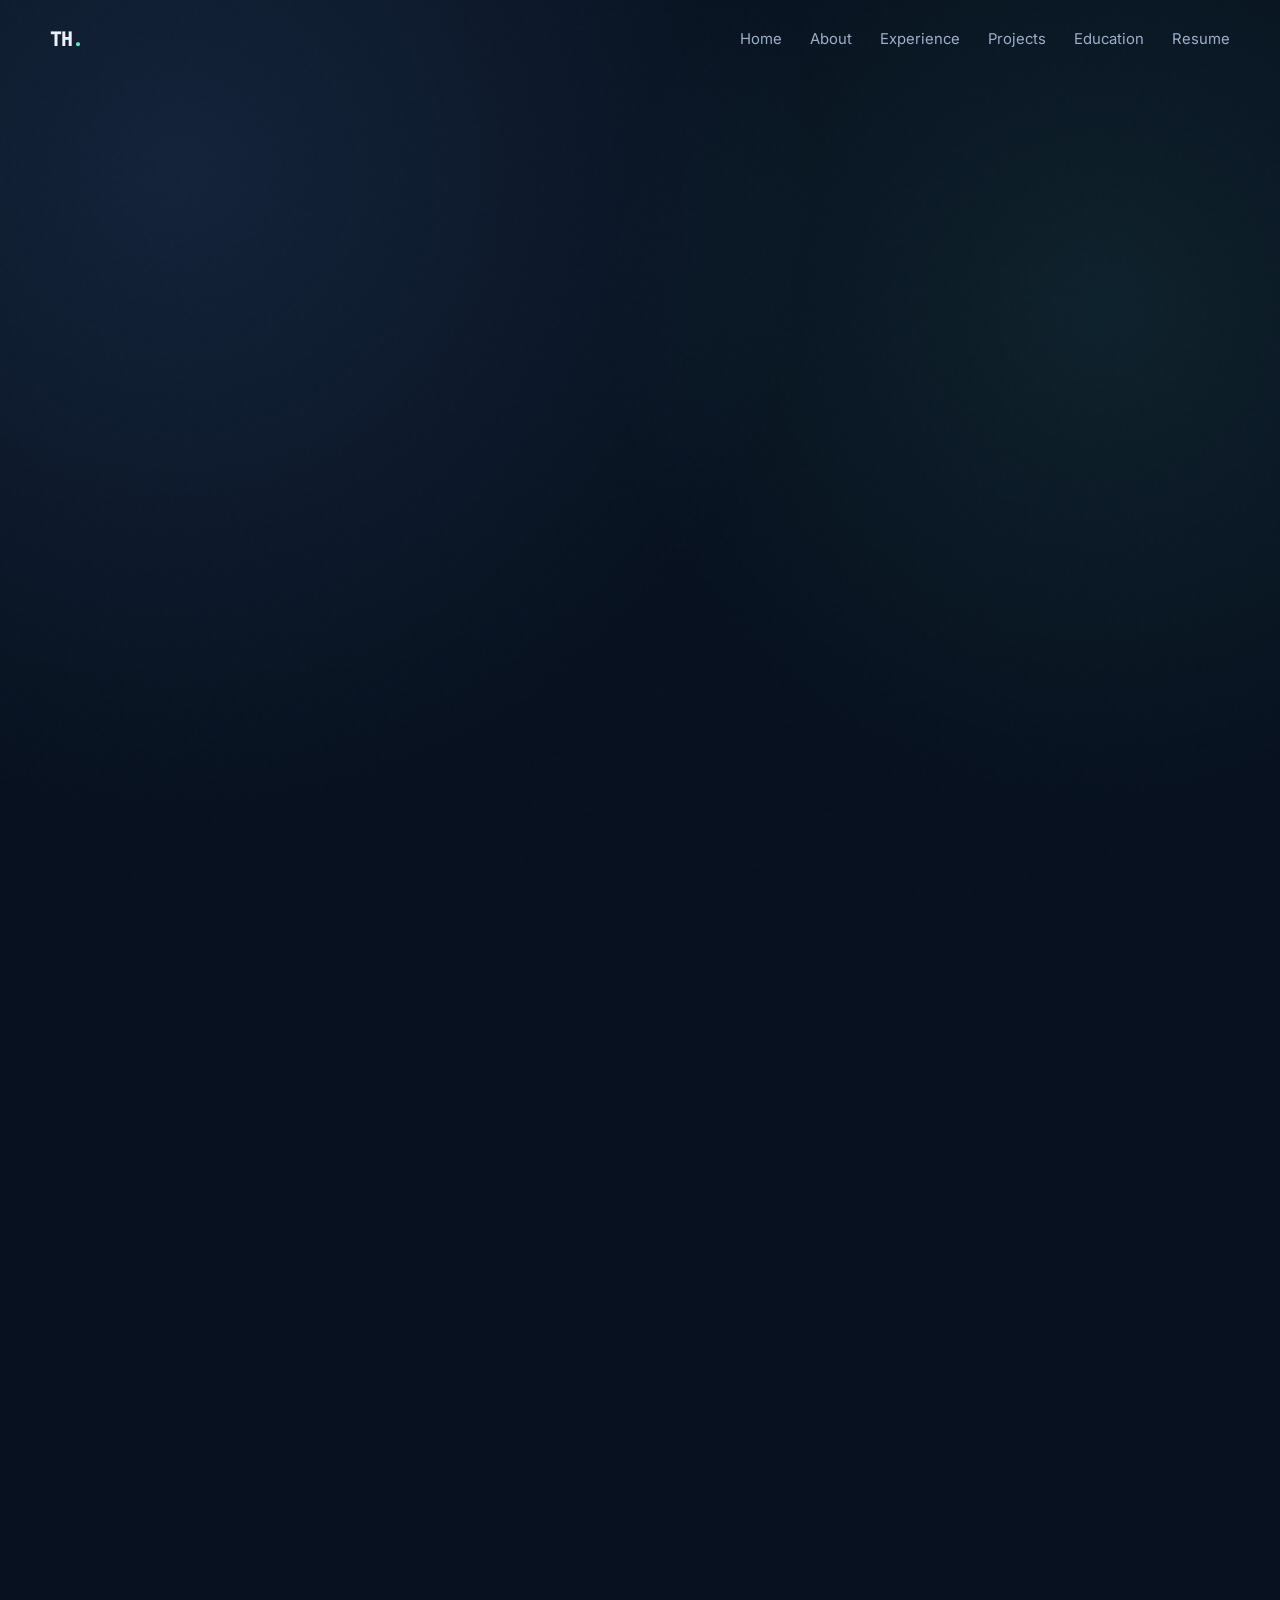
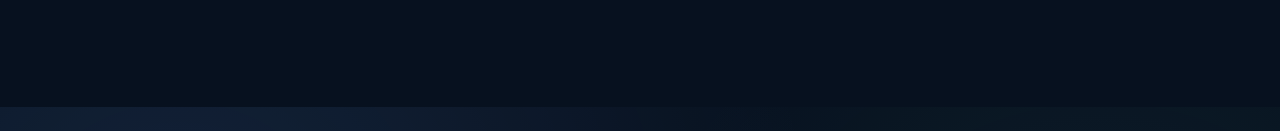
==== commit 89707a29: "changed" ====
--- a/index.html
+++ b/index.html
@@ -3,9 +3,9 @@
 <head>
   <meta charset="utf-8" />
   <meta name="viewport" content="width=device-width, initial-scale=1" />
-  <meta name="description" content="Takeru Hiura — Computer Engineering student focused on FPGA, embedded systems, hardware validation, and test automation." />
+  <meta name="description" content="Takeru Hiura portfolio — FPGA, embedded systems, hardware validation, and engineering projects." />
   <meta name="theme-color" content="#07111f" />
-  <title>Takeru Hiura | Computer Engineering</title>
+  <title>Takeru Hiura | Portfolio</title>
   <link rel="icon" href="assets/favicon.svg" type="image/svg+xml" />
   <link rel="preconnect" href="https://fonts.googleapis.com" />
   <link rel="preconnect" href="https://fonts.gstatic.com" crossorigin />
@@ -16,17 +16,17 @@
   <div class="page-noise" aria-hidden="true"></div>
   <header class="site-header" id="top">
     <nav class="nav container" aria-label="Primary navigation">
-      <a class="brand" href="#top" aria-label="Takeru Hiura home">TH<span>.</span></a>
+      <a class="brand" href="index.html" aria-label="Takeru Hiura home">TH<span>.</span></a>
       <button class="nav-toggle" aria-label="Open navigation" aria-expanded="false">
         <span></span><span></span><span></span>
       </button>
       <div class="nav-links">
-        <a href="#about">About</a>
-        <a href="#experience">Experience</a>
-        <a href="#projects">Projects</a>
-        <a href="#skills">Skills</a>
-        <a href="#education">Education</a>
-        <a class="nav-cta" href="#contact">Contact</a>
+        <a href="index.html" aria-current="page">Home</a>
+        <a href="about.html">About</a>
+        <a href="experience.html">Experience</a>
+        <a href="projects.html">Projects</a>
+        <a href="education.html">Education</a>
+        <a href="resume.html">Resume</a>
       </div>
     </nav>
   </header>
@@ -34,21 +34,15 @@
   <main>
     <section class="hero container reveal">
       <div class="hero-copy">
-        <p class="eyebrow"><span class="status-dot"></span> Open to full-time engineering roles starting January 2027</p>
-        <h1>Building at the intersection of <span>hardware</span>, <span>FPGA</span>, and <span>embedded systems</span>.</h1>
+        <p class="eyebrow"><span class="status-dot"></span> Portfolio</p>
+        <h1>Takeru Hiura</h1>
         <p class="hero-text">
-          I’m Takeru Hiura, a Computer Engineering student at Lehigh University with hands-on experience in FPGA verification,
-          photonic hardware testing, embedded systems, Python automation, and applied research.
+          Computer Engineering student focused on FPGA development, embedded systems, hardware validation, and practical engineering projects.
         </p>
         <div class="hero-actions">
-          <a class="button primary" href="#projects">View my work <span>↗</span></a>
-          <a class="button secondary" href="https://github.com/takeru-hiura" target="_blank" rel="noreferrer">GitHub</a>
-          <a class="button secondary" href="https://www.linkedin.com/in/takeru-hiura" target="_blank" rel="noreferrer">LinkedIn</a>
-        </div>
-        <div class="hero-meta" aria-label="Key profile facts">
-          <div><strong>3.98</strong><span>GPA / 4.00</span></div>
-          <div><strong>Dec ’26</strong><span>Expected graduation</span></div>
-          <div><strong>FPGA + HW</strong><span>Primary focus</span></div>
+          <a class="button primary" href="projects.html">View projects <span>↗</span></a>
+          <a class="button secondary" href="experience.html">Experience</a>
+          <a class="button secondary" href="resume.html">Resume</a>
         </div>
       </div>
 
@@ -57,263 +51,67 @@
           <img src="assets/headshot.jpg" alt="Portrait of Takeru Hiura in a suit" />
         </div>
         <div class="photo-caption">
-          <h3>Takeru Hiura</h3>
-          <p>Computer Engineering Student · Lehigh University</p>
+          <h3>Computer Engineering</h3>
+          <p>Lehigh University · FPGA · Embedded Systems</p>
           <div class="hero-badges" aria-label="Focus areas">
             <span>FPGA</span>
-            <span>Embedded Systems</span>
-            <span>Hardware Test</span>
-            <span>Python Automation</span>
+            <span>Embedded</span>
+            <span>Validation</span>
+            <span>Automation</span>
           </div>
         </div>
       </aside>
     </section>
 
-    <section class="section container" id="about">
-      <div class="section-heading reveal">
-        <p class="section-kicker">01 / About</p>
-        <h2>I like making systems work in the real world.</h2>
+    <section class="section container reveal">
+      <div class="section-heading">
+        <p class="section-kicker">Navigate</p>
+        <h2>Portfolio sections</h2>
       </div>
-      <div class="about-grid reveal">
-        <p class="lead">
-          My work spans digital hardware, board bring-up, test engineering, and software automation. I enjoy the point where a design stops being theoretical and has to work on actual hardware.
-        </p>
-        <div class="about-copy">
-          <p>
-            At Nokia, I’ve worked across FPGA verification, serial interfaces, hardware validation, optical and electrical test setups, and automated factory testing. At Lehigh, I’ve combined hardware design with research, teaching, and a senior capstone focused on real-time image processing on an FPGA.
-          </p>
-          <p>
-            I’m especially interested in roles involving FPGA development, embedded systems, hardware test, systems engineering, or low-level software close to the hardware.
-          </p>
-        </div>
-      </div>
-    </section>
-
-    <section class="section container" id="experience">
-      <div class="section-heading reveal">
-        <p class="section-kicker">02 / Experience</p>
-        <h2>Hands-on engineering experience.</h2>
-      </div>
-
-      <div class="timeline">
-        <article class="timeline-item reveal">
-          <div class="timeline-marker"></div>
-          <div class="timeline-date">Aug 2026 — Dec 2026</div>
-          <div class="timeline-card">
-            <div class="card-head">
-              <div>
-                <h3>Photonic Test Engineer Co-op</h3>
-                <p>Nokia · Murray Hill, NJ</p>
-              </div>
-              <span class="tag">Current</span>
-            </div>
-            <ul>
-              <li>Perform board bring-up, testing, and debug across optical, RF, and electrical systems.</li>
-              <li>Develop Python-based test automation for repeatable factory and engineering validation workflows.</li>
-              <li>Work with programmable power supplies, load hardware, ADC measurements, optical modules, and bench instrumentation.</li>
-            </ul>
-          </div>
-        </article>
-
-        <article class="timeline-item reveal">
-          <div class="timeline-marker"></div>
-          <div class="timeline-date">Jan 2026 — Aug 2026</div>
-          <div class="timeline-card">
-            <div class="card-head">
-              <div>
-                <h3>Hardware Development Co-op</h3>
-                <p>Nokia · Murray Hill, NJ</p>
-              </div>
-            </div>
-            <ul>
-              <li>Verified FPGA logic in Verilog/VHDL and supported UART/I²C bring-up and debug.</li>
-              <li>Automated validation tasks in Python and contributed to testing across 50+ optical and telecom modules.</li>
-              <li>Used oscilloscopes, logic analyzers, spectrum analyzers, power meters, Vivado, Lattice Diamond, Linux, Jira, and PADS Pro.</li>
-              <li>Documented 20+ validation procedures and debug workflows for repeatable engineering use.</li>
-            </ul>
-          </div>
-        </article>
-
-        <article class="timeline-item reveal">
-          <div class="timeline-marker"></div>
-          <div class="timeline-date">Aug 2026 — Present</div>
-          <div class="timeline-card">
-            <div class="card-head">
-              <div>
-                <h3>Data Analyst Intern</h3>
-                <p>Hyphenova · Remote</p>
-              </div>
-            </div>
-            <ul>
-              <li>Analyze application data models, database structure, and implementation differences across environments.</li>
-              <li>Create ERD documentation and review schema relationships, identifiers, constraints, and data quality.</li>
-              <li>Test product workflows and support scraper/database implementation work through Git-based development.</li>
-            </ul>
-          </div>
-        </article>
-
-        <article class="timeline-item reveal">
-          <div class="timeline-marker"></div>
-          <div class="timeline-date">Feb 2025 — Present</div>
-          <div class="timeline-card">
-            <div class="card-head">
-              <div>
-                <h3>Research Assistant · GP3 Lab</h3>
-                <p>Lehigh University</p>
-              </div>
-            </div>
-            <ul>
-              <li>Study Middle Miocene dust emissions using CESM climate-model outputs.</li>
-              <li>Use Python, xarray, and scientific visualization tools to process and analyze large climate datasets.</li>
-              <li>Translate physical-model parameters into reproducible analysis workflows and research figures.</li>
-            </ul>
-          </div>
-        </article>
-      </div>
-    </section>
-
-    <section class="section container" id="projects">
-      <div class="section-heading reveal">
-        <p class="section-kicker">03 / Selected Projects</p>
-        <h2>Projects that live close to the hardware.</h2>
-      </div>
-
-      <div class="project-grid">
-        <article class="project-card featured reveal">
-          <div class="project-visual fpga-visual" aria-hidden="true">
-            <div class="chip">
-              <span>FPGA</span>
-              <small>Artix-7</small>
-            </div>
-            <div class="scan-line"></div>
-            <div class="plate-box">ROI</div>
-          </div>
-          <div class="project-content">
-            <div class="project-topline"><span>Senior Design</span><span>2025–2026</span></div>
-            <h3>FPGA Real-Time Edge Detection & License Plate Recognition</h3>
-            <p>
-              Real-time camera pipeline on a Nexys A7 FPGA using grayscale conversion, Sobel edge detection, ROI selection, BRAM-conscious streaming, UART, I²C, VGA, and host-side ML/OCR processing.
-            </p>
-            <div class="metric-row">
-              <span><strong>640×480</strong> camera</span>
-              <span><strong>30 fps</strong> target</span>
-              <span><strong>93%+</strong> edge accuracy</span>
-              <span><strong>&lt;30%</strong> BRAM</span>
-            </div>
-            <div class="tech-list"><span>Verilog</span><span>Vivado</span><span>OV7670</span><span>Sobel</span><span>UART</span><span>I²C</span><span>Python</span><span>YOLOv8</span></div>
-            <a class="text-link" href="https://github.com/takeru-hiura/senior_design_code" target="_blank" rel="noreferrer">View project on GitHub ↗</a>
-          </div>
-        </article>
-
-        <article class="project-card reveal">
-          <div class="project-visual image-visual">
-            <img src="assets/servo-project.png" alt="TM4C123 servo motor smart lock prototype with keypad, breadboard, and servo motor" />
-          </div>
-          <div class="project-content">
-            <div class="project-topline"><span>Embedded Systems</span><span>2025</span></div>
-            <h3>TM4C123 Servo-Based Smart Lock Prototype</h3>
-            <p>
-              Built a microcontroller-based smart lock that uses keypad authentication and servo motor actuation to unlock on valid input. The prototype integrates a TM4C123 LaunchPad, keypad interface, LEDs, sensing, UART feedback, and a Moore FSM for reliable control logic.
-            </p>
-            <div class="tech-list"><span>Embedded C</span><span>TM4C123</span><span>GPIO</span><span>PWM</span><span>Keypad</span><span>UART</span><span>FSM</span><span>Servo Motor</span></div>
-            <a class="text-link" href="https://github.com/takeru-hiura/num_lock_prototype" target="_blank" rel="noreferrer">View project on GitHub ↗</a>
-          </div>
-        </article>
-
-        <article class="project-card reveal">
-          <div class="project-visual data-visual" aria-hidden="true">
-            <svg viewBox="0 0 520 230">
-              <path d="M20 185 C95 165 115 70 180 92 S280 180 325 110 S410 40 500 58" fill="none" />
-              <circle cx="20" cy="185" r="6"/><circle cx="180" cy="92" r="6"/><circle cx="325" cy="110" r="6"/><circle cx="500" cy="58" r="6"/>
-            </svg>
-          </div>
-          <div class="project-content">
-            <div class="project-topline"><span>Research Computing</span><span>2025–Present</span></div>
-            <h3>Climate Model Data Analysis</h3>
-            <p>
-              Scientific-computing workflow for studying Middle Miocene dust emissions from CESM outputs, including multidimensional array processing, parameter analysis, and publication-quality visualization.
-            </p>
-            <div class="tech-list"><span>Python</span><span>xarray</span><span>NumPy</span><span>Matplotlib</span><span>Cartopy</span><span>CESM</span></div>
-          </div>
-        </article>
-      </div>
-    </section>
-
-    <section class="section container" id="skills">
-      <div class="section-heading reveal">
-        <p class="section-kicker">04 / Skills</p>
-        <h2>Tools I use to get from idea to working system.</h2>
-      </div>
-      <div class="skills-grid reveal">
-        <div class="skill-panel">
-          <h3>Digital Hardware</h3>
-          <p>Verilog · VHDL · FPGA verification · RTL · Vivado · Lattice Diamond · BRAM · UART · I²C · SPI · logic analyzers</p>
-        </div>
-        <div class="skill-panel">
-          <h3>Embedded & Software</h3>
-          <p>C · C++ · Python · Java · JavaScript · Linux · Git · REST/CRUD · test automation · data processing</p>
-        </div>
-        <div class="skill-panel">
-          <h3>Hardware & Test</h3>
-          <p>Board bring-up · oscilloscopes · spectrum analyzers · power meters · optical test · RF/electrical debug · ADC/DAC systems</p>
-        </div>
-        <div class="skill-panel">
-          <h3>Engineering Tools</h3>
-          <p>PADS Pro · ODB++ · Jira · Confluence · MATLAB · xarray · NumPy · Matplotlib · Cartopy · SQL</p>
-        </div>
-      </div>
-    </section>
-
-    <section class="section container" id="education">
-      <div class="section-heading reveal">
-        <p class="section-kicker">05 / Education & Recognition</p>
-        <h2>Lehigh University.</h2>
-      </div>
-      <div class="education-grid reveal">
-        <article class="education-card">
-          <div>
-            <p class="edu-year">Expected December 2026</p>
-            <h3>B.S. Computer Engineering</h3>
-            <p>Lehigh University · Bethlehem, Pennsylvania</p>
-          </div>
-          <div class="gpa-box"><strong>3.98</strong><span>GPA / 4.00</span></div>
-        </article>
-        <article class="awards-card">
-          <h3>Selected honors</h3>
-          <div class="award-list">
-            <span>Upsilon Pi Epsilon</span>
-            <span>Tau Beta Pi</span>
-            <span>Dean’s List</span>
-            <span>Dennis Ritchie Award</span>
-            <span>Eta Kappa Nu Prize</span>
-            <span>The Gabuzda Award</span>
-            <span>Peter K. Seldin Scholarship</span>
-            <span>Donald & Dorothy Stabler Scholarship</span>
-          </div>
-        </article>
-      </div>
-    </section>
-
-    <section class="contact-section" id="contact">
-      <div class="container contact-inner reveal">
-        <p class="section-kicker">06 / Contact</p>
-        <h2>Let’s build something that has to work.</h2>
-        <p>I’m interested in FPGA, embedded systems, hardware test, systems engineering, and low-level software roles starting in January 2027.</p>
-        <div class="contact-actions">
-          <a class="button primary" href="https://www.linkedin.com/in/takeru-hiura" target="_blank" rel="noreferrer">Connect on LinkedIn ↗</a>
-          <a class="button secondary" href="https://github.com/takeru-hiura" target="_blank" rel="noreferrer">GitHub</a>
-        </div>
+      <div class="grid cards-3">
+        <a class="panel card-link" href="about.html">
+          <h3>About</h3>
+          <p>Short introduction, interests, and engineering focus.</p>
+        </a>
+        <a class="panel card-link" href="experience.html">
+          <h3>Experience</h3>
+          <p>Co-op work, internships, tutoring, and hands-on hardware roles.</p>
+        </a>
+        <a class="panel card-link" href="projects.html">
+          <h3>Projects</h3>
+          <p>FPGA, embedded, cloud, and systems projects with technical details.</p>
+        </a>
+        <a class="panel card-link" href="education.html">
+          <h3>Education</h3>
+          <p>Degree, coursework, honors, and technical background.</p>
+        </a>
+        <a class="panel card-link" href="resume.html">
+          <h3>Resume</h3>
+          <p>View or download the latest resume PDF.</p>
+        </a>
       </div>
     </section>
   </main>
 
-  <footer>
-    <div class="container footer-inner">
-      <p>Designed & built by Takeru Hiura.</p>
-      <a href="#top">Back to top ↑</a>
-    </div>
-  </footer>
+<script>
+  const navToggle = document.querySelector('.nav-toggle');
+  const navLinks = document.querySelector('.nav-links');
 
-  <script src="script.js"></script>
+  if (navToggle && navLinks) {
+    navToggle.addEventListener('click', () => {
+      const expanded = navToggle.getAttribute('aria-expanded') === 'true';
+      navToggle.setAttribute('aria-expanded', String(!expanded));
+      navLinks.classList.toggle('active');
+    });
+
+    navLinks.querySelectorAll('a').forEach((link) => {
+      link.addEventListener('click', () => {
+        navLinks.classList.remove('active');
+        navToggle.setAttribute('aria-expanded', 'false');
+      });
+    });
+  }
+</script>
+
 </body>
 </html>
--- a/style.css
+++ b/style.css
@@ -264,3 +264,49 @@
   * { scroll-behavior:auto!important; animation:none!important; transition:none!important; }
   .reveal { opacity:1; transform:none; }
 }
+
+
+.nav-links a[aria-current="page"] {
+  color: var(--color-text);
+}
+
+.resume-layout {
+  display: grid;
+  gap: 1.5rem;
+}
+
+.resume-actions {
+  display: flex;
+  flex-wrap: wrap;
+  gap: 0.75rem;
+}
+
+.resume-embed {
+  background: rgba(255,255,255,0.03);
+  border: 1px solid rgba(255,255,255,0.08);
+  border-radius: 24px;
+  overflow: hidden;
+  min-height: 70vh;
+}
+
+.resume-embed iframe {
+  width: 100%;
+  height: 78vh;
+  border: 0;
+  background: white;
+}
+
+.project-media {
+  border-radius: 20px;
+  overflow: hidden;
+  border: 1px solid rgba(255,255,255,0.08);
+  background: rgba(255,255,255,0.04);
+  margin-bottom: 1rem;
+}
+
+.project-media img {
+  width: 100%;
+  aspect-ratio: 16 / 10;
+  object-fit: cover;
+}
+
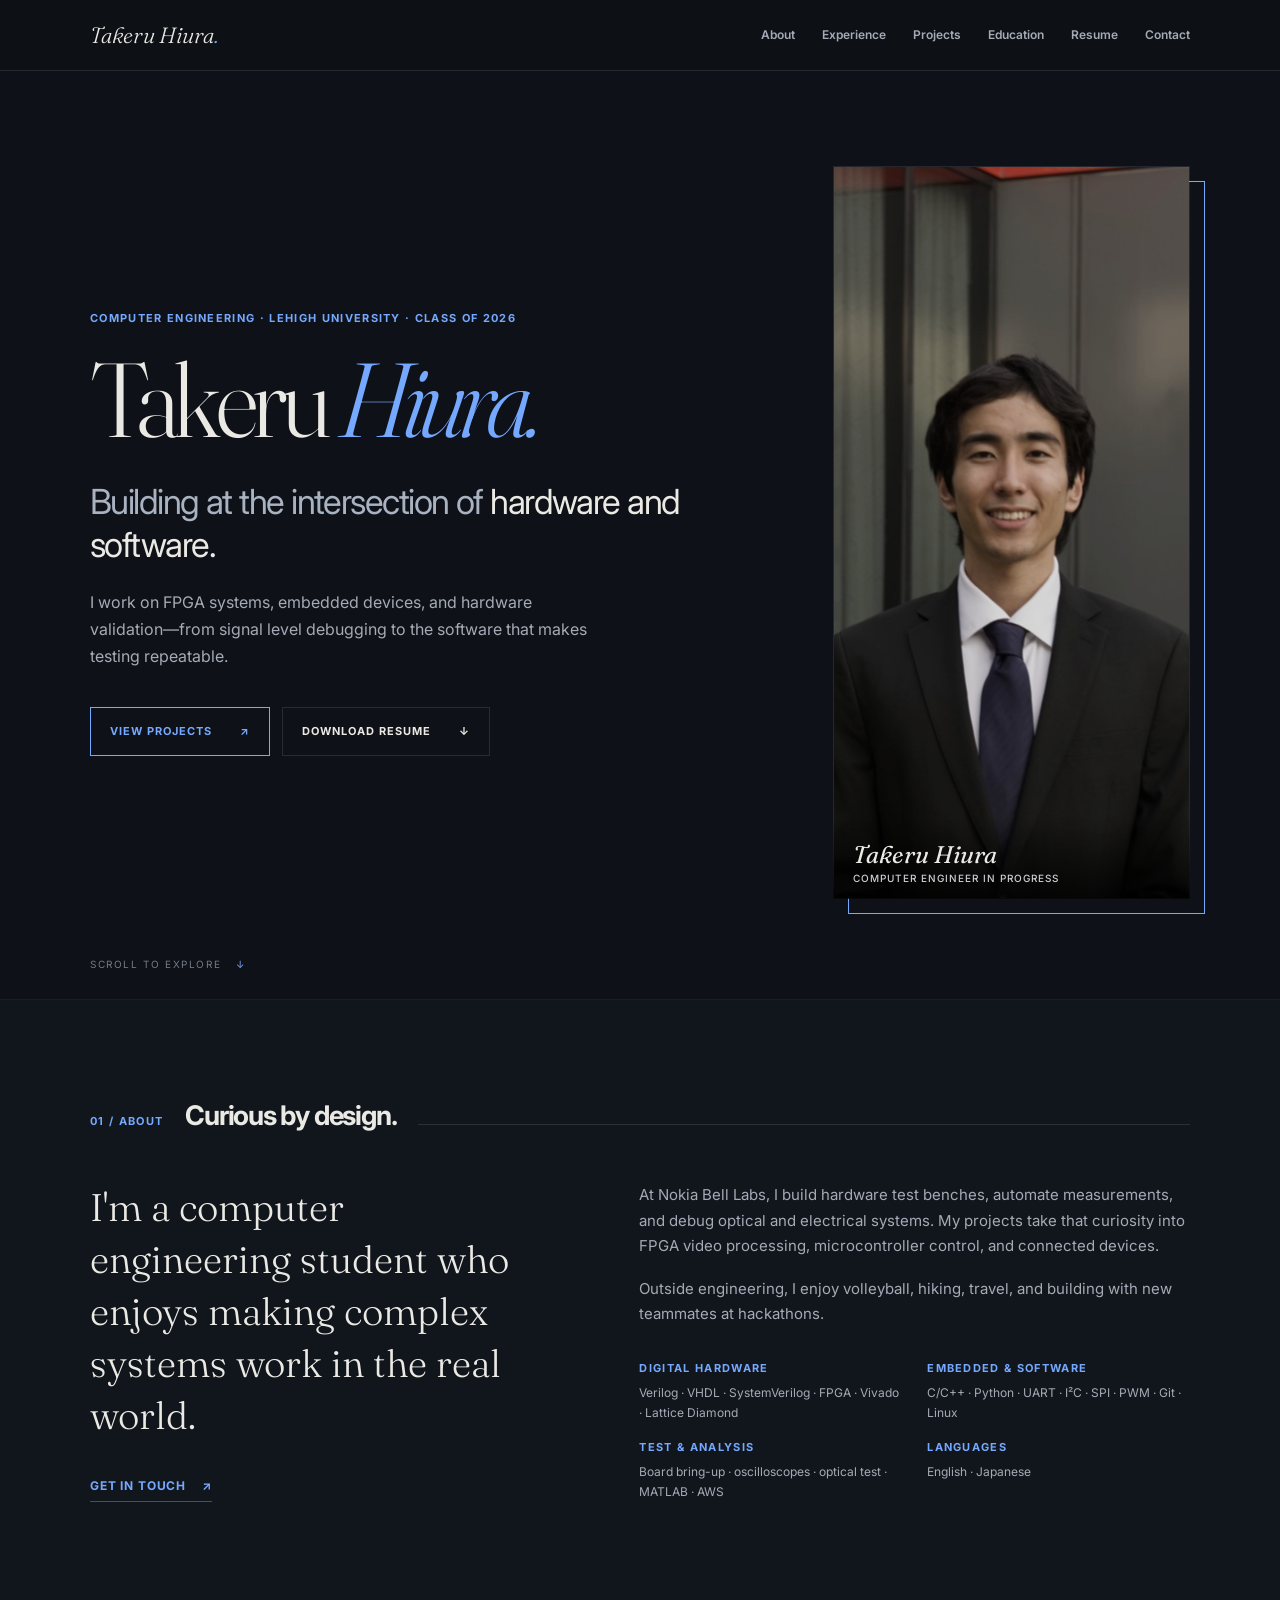
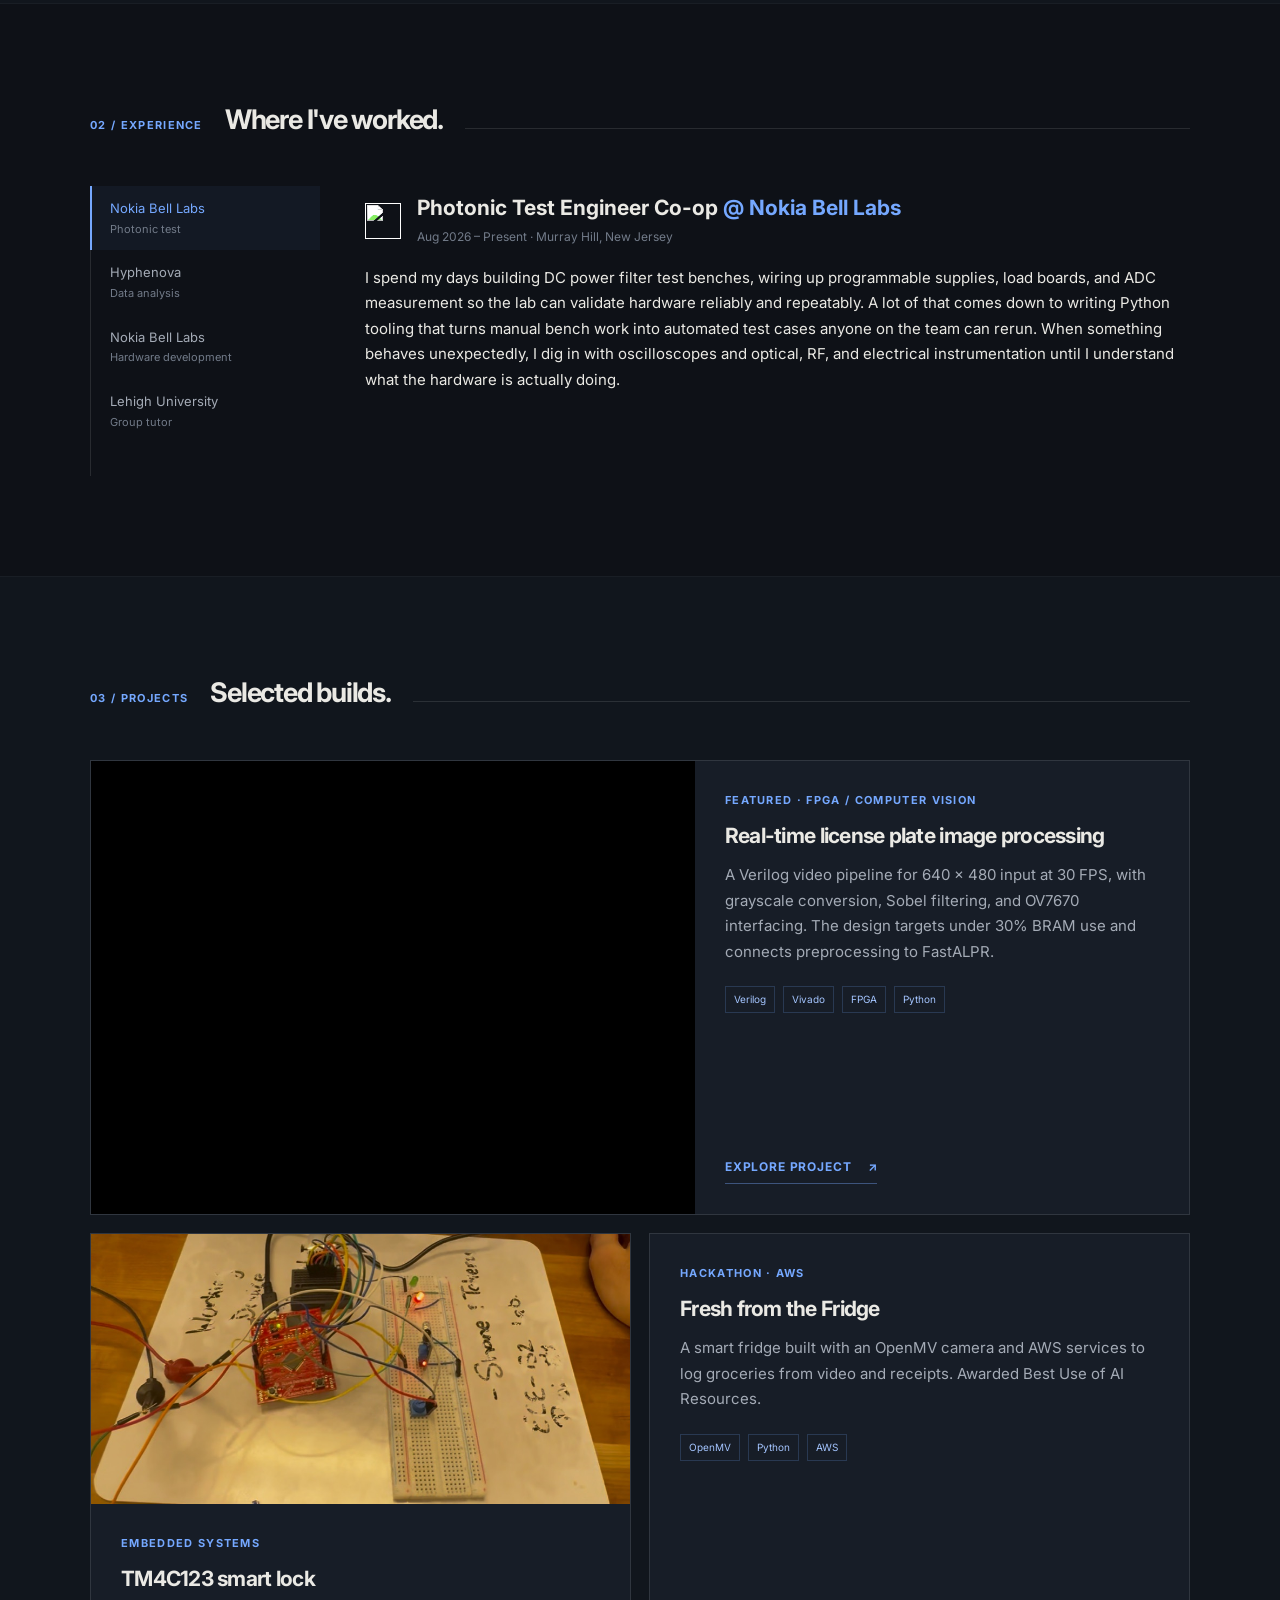
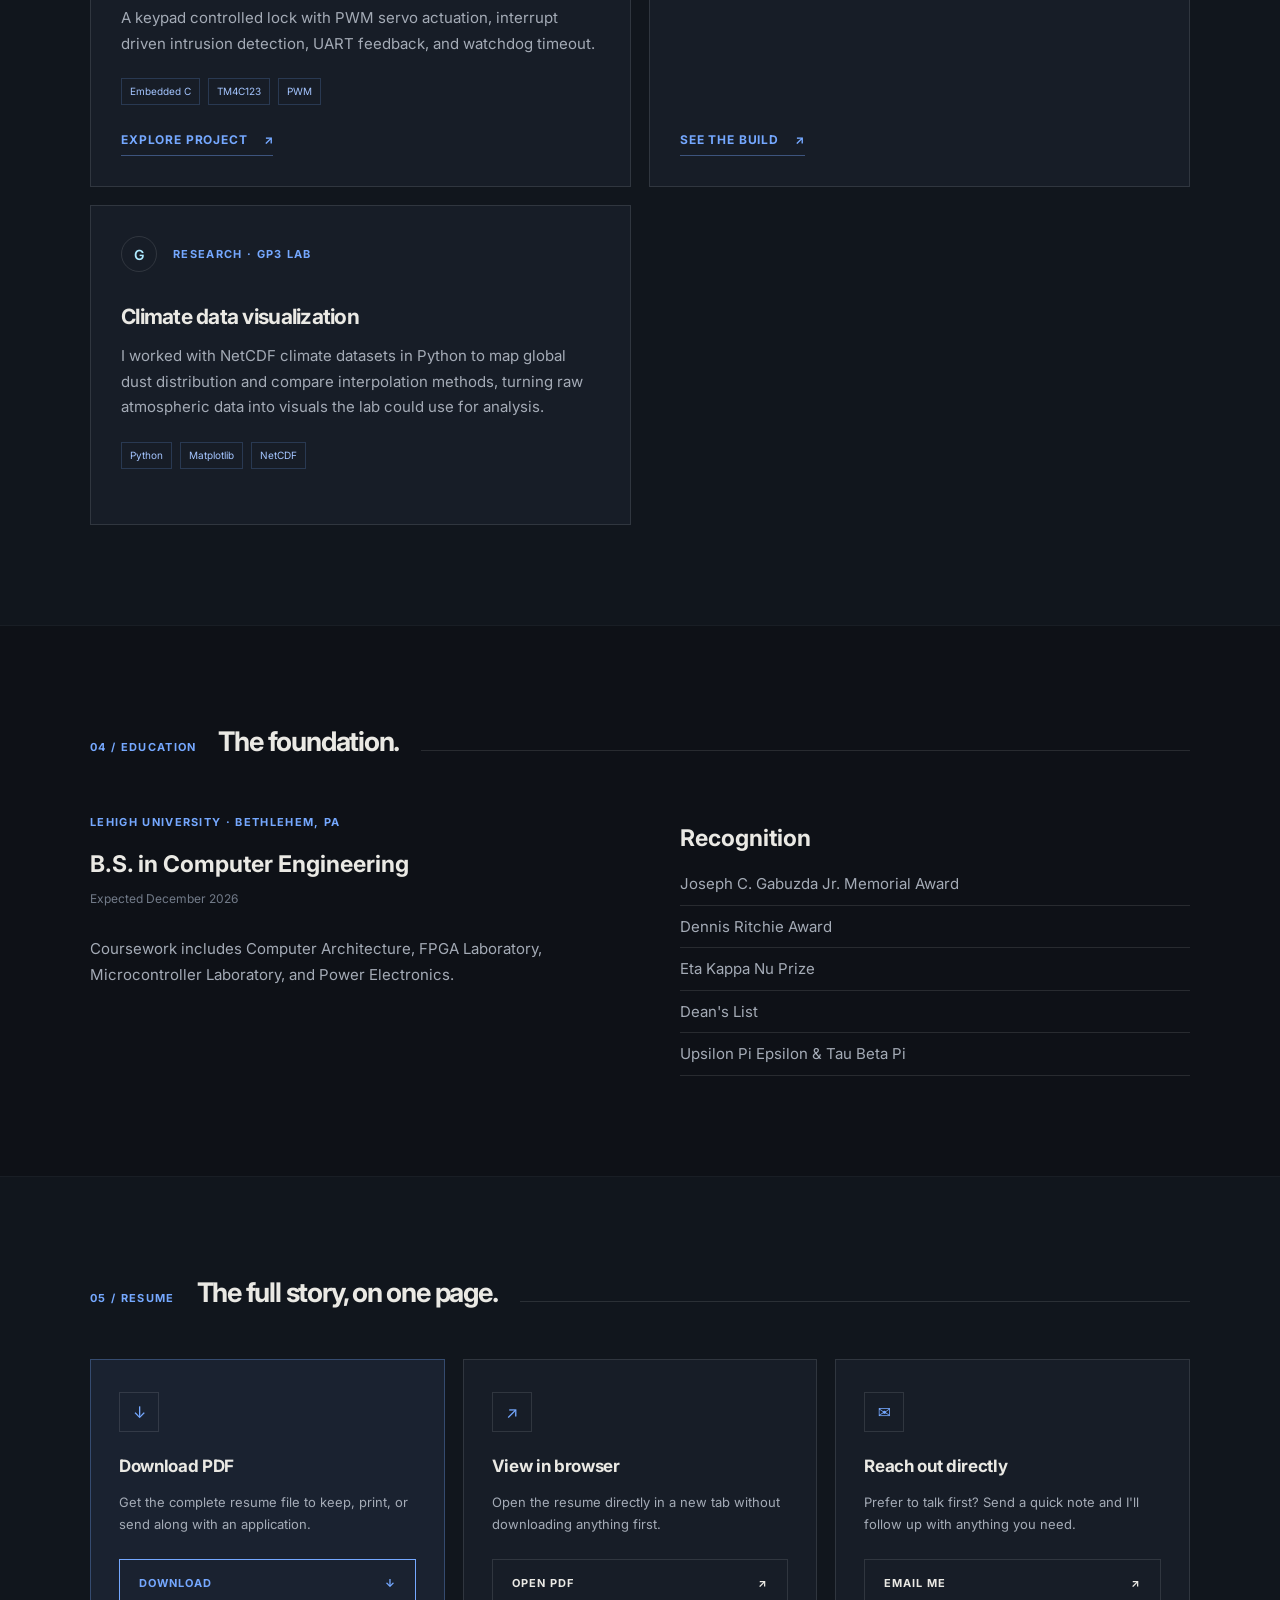
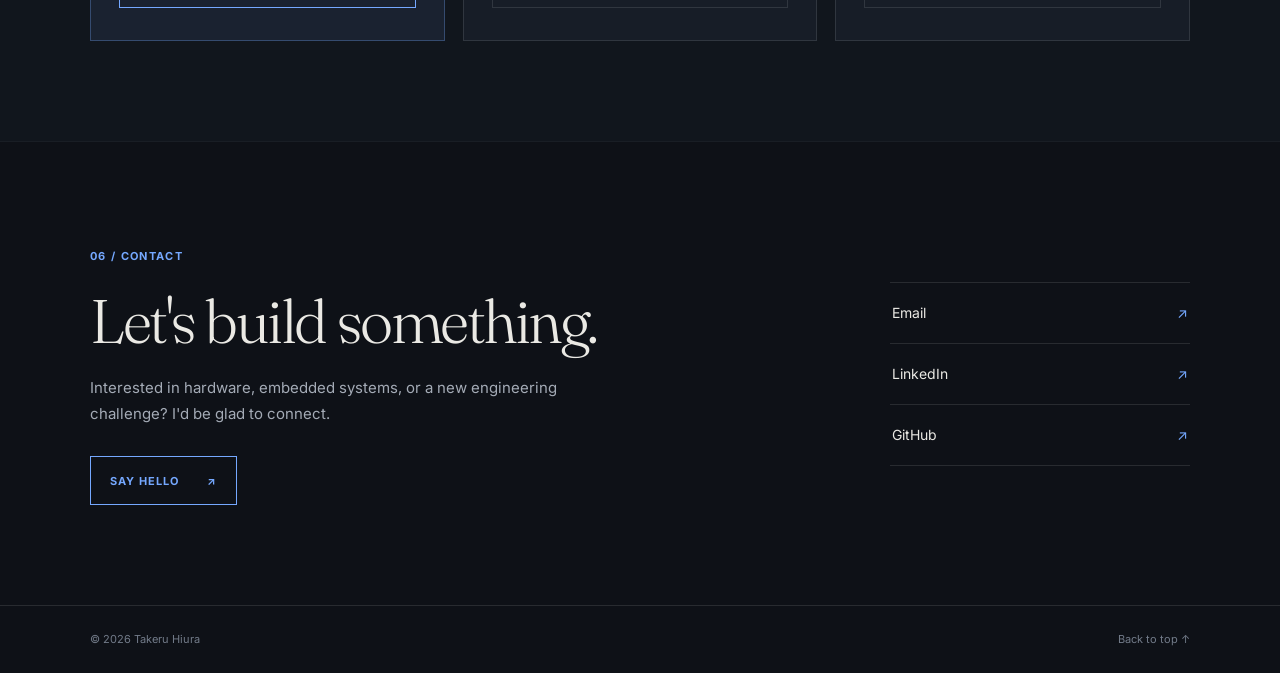
==== commit 7fbe5a63: "refactor page" ====
--- a/index.html
+++ b/index.html
@@ -1,117 +1,23 @@
 <!doctype html>
 <html lang="en">
 <head>
-  <meta charset="utf-8" />
-  <meta name="viewport" content="width=device-width, initial-scale=1" />
-  <meta name="description" content="Takeru Hiura portfolio — FPGA, embedded systems, hardware validation, and engineering projects." />
-  <meta name="theme-color" content="#07111f" />
-  <title>Takeru Hiura | Portfolio</title>
-  <link rel="icon" href="assets/favicon.svg" type="image/svg+xml" />
-  <link rel="preconnect" href="https://fonts.googleapis.com" />
-  <link rel="preconnect" href="https://fonts.gstatic.com" crossorigin />
-  <link href="https://fonts.googleapis.com/css2?family=Inter:wght@400;500;600;700;800&family=JetBrains+Mono:wght@500;600&display=swap" rel="stylesheet" />
-  <link rel="stylesheet" href="style.css" />
+<meta charset="utf-8"><meta name="viewport" content="width=device-width, initial-scale=1"><meta name="theme-color" content="#0e1117">
+<meta name="description" content="Takeru Hiura is a computer engineering student at Lehigh University working in FPGA development, embedded systems, and hardware test.">
+<title>Takeru Hiura | Computer Engineering</title><link rel="icon" href="assets/favicon.svg" type="image/svg+xml">
+<link rel="preconnect" href="https://fonts.googleapis.com"><link rel="preconnect" href="https://fonts.gstatic.com" crossorigin>
+<link href="https://fonts.googleapis.com/css2?family=Fraunces:ital,wght@0,300;0,400;1,300;1,400&family=Inter:wght@400;500;600;700&display=swap" rel="stylesheet">
+<link rel="stylesheet" href="style.css"><script src="script.js" defer></script>
 </head>
 <body>
-  <div class="page-noise" aria-hidden="true"></div>
-  <header class="site-header" id="top">
-    <nav class="nav container" aria-label="Primary navigation">
-      <a class="brand" href="index.html" aria-label="Takeru Hiura home">TH<span>.</span></a>
-      <button class="nav-toggle" aria-label="Open navigation" aria-expanded="false">
-        <span></span><span></span><span></span>
-      </button>
-      <div class="nav-links">
-        <a href="index.html" aria-current="page">Home</a>
-        <a href="about.html">About</a>
-        <a href="experience.html">Experience</a>
-        <a href="projects.html">Projects</a>
-        <a href="education.html">Education</a>
-        <a href="resume.html">Resume</a>
-      </div>
-    </nav>
-  </header>
-
-  <main>
-    <section class="hero container reveal">
-      <div class="hero-copy">
-        <p class="eyebrow"><span class="status-dot"></span> Portfolio</p>
-        <h1>Takeru Hiura</h1>
-        <p class="hero-text">
-          Computer Engineering student focused on FPGA development, embedded systems, hardware validation, and practical engineering projects.
-        </p>
-        <div class="hero-actions">
-          <a class="button primary" href="projects.html">View projects <span>↗</span></a>
-          <a class="button secondary" href="experience.html">Experience</a>
-          <a class="button secondary" href="resume.html">Resume</a>
-        </div>
-      </div>
-
-      <aside class="hero-photo-card" aria-label="Profile photo">
-        <div class="photo-frame">
-          <img src="assets/headshot.jpg" alt="Portrait of Takeru Hiura in a suit" />
-        </div>
-        <div class="photo-caption">
-          <h3>Computer Engineering</h3>
-          <p>Lehigh University · FPGA · Embedded Systems</p>
-          <div class="hero-badges" aria-label="Focus areas">
-            <span>FPGA</span>
-            <span>Embedded</span>
-            <span>Validation</span>
-            <span>Automation</span>
-          </div>
-        </div>
-      </aside>
-    </section>
-
-    <section class="section container reveal">
-      <div class="section-heading">
-        <p class="section-kicker">Navigate</p>
-        <h2>Portfolio sections</h2>
-      </div>
-      <div class="grid cards-3">
-        <a class="panel card-link" href="about.html">
-          <h3>About</h3>
-          <p>Short introduction, interests, and engineering focus.</p>
-        </a>
-        <a class="panel card-link" href="experience.html">
-          <h3>Experience</h3>
-          <p>Co-op work, internships, tutoring, and hands-on hardware roles.</p>
-        </a>
-        <a class="panel card-link" href="projects.html">
-          <h3>Projects</h3>
-          <p>FPGA, embedded, cloud, and systems projects with technical details.</p>
-        </a>
-        <a class="panel card-link" href="education.html">
-          <h3>Education</h3>
-          <p>Degree, coursework, honors, and technical background.</p>
-        </a>
-        <a class="panel card-link" href="resume.html">
-          <h3>Resume</h3>
-          <p>View or download the latest resume PDF.</p>
-        </a>
-      </div>
-    </section>
-  </main>
-
-<script>
-  const navToggle = document.querySelector('.nav-toggle');
-  const navLinks = document.querySelector('.nav-links');
-
-  if (navToggle && navLinks) {
-    navToggle.addEventListener('click', () => {
-      const expanded = navToggle.getAttribute('aria-expanded') === 'true';
-      navToggle.setAttribute('aria-expanded', String(!expanded));
-      navLinks.classList.toggle('active');
-    });
-
-    navLinks.querySelectorAll('a').forEach((link) => {
-      link.addEventListener('click', () => {
-        navLinks.classList.remove('active');
-        navToggle.setAttribute('aria-expanded', 'false');
-      });
-    });
-  }
-</script>
-
-</body>
-</html>
+<a class="skip-link" href="#main">Skip to content</a>
+<header class="site-header" id="top"><div class="wrap nav-wrap"><a class="brand" href="#top" aria-label="Takeru Hiura, back to top">Takeru Hiura<span>.</span></a><button class="menu-toggle" type="button" aria-label="Open menu" aria-controls="site-nav" aria-expanded="false"><span></span><span></span><span></span></button><nav class="site-nav" id="site-nav" aria-label="Main navigation"><a href="#about">About</a><a href="#experience">Experience</a><a href="#projects">Projects</a><a href="#education">Education</a><a href="#resume">Resume</a><a href="#contact">Contact</a></nav></div></header>
+<main id="main">
+<section class="hero wrap" aria-labelledby="hero-title"><div class="hero-copy"><p class="eyebrow">Computer Engineering · Lehigh University · Class of 2026</p><h1 id="hero-title">Takeru <em>Hiura.</em></h1><p class="hero-subtitle">Building at the intersection of <span>hardware and software.</span></p><p class="intro">I work on FPGA systems, embedded devices, and hardware validation—from signal level debugging to the software that makes testing repeatable.</p><div class="actions"><a class="button button-primary" href="#projects">View projects <span aria-hidden="true">↗</span></a><a class="button" href="Takeru_Hiura_Resume.pdf" download>Download resume <span aria-hidden="true">↓</span></a></div></div><figure class="hero-portrait"><img src="assets/headshot-web.jpg" alt="Portrait of Takeru Hiura" width="1100" height="733" fetchpriority="high"><figcaption>Takeru Hiura <span>Computer engineer in progress</span></figcaption></figure><div class="hero-scroll" aria-hidden="true">Scroll to explore <span>↓</span></div></section>
+<section class="section section-alt" id="about" aria-labelledby="about-title"><div class="wrap"><div class="section-title"><span class="section-number">01 / About</span><h2 id="about-title">Curious by design.</h2></div><div class="about-grid"><div class="about-lead"><p>I'm a computer engineering student who enjoys making complex systems work in the real world.</p><a class="inline-link" href="mailto:takeruhiura@gmail.com">Get in touch <span aria-hidden="true">↗</span></a></div><div class="about-details"><p>At Nokia Bell Labs, I build hardware test benches, automate measurements, and debug optical and electrical systems. My projects take that curiosity into FPGA video processing, microcontroller control, and connected devices.</p><p>Outside engineering, I enjoy volleyball, hiking, travel, and building with new teammates at hackathons.</p><div class="skill-groups"><div><h3>Digital hardware</h3><p>Verilog · VHDL · SystemVerilog · FPGA · Vivado · Lattice Diamond</p></div><div><h3>Embedded & software</h3><p>C/C++ · Python · UART · I²C · SPI · PWM · Git · Linux</p></div><div><h3>Test & analysis</h3><p>Board bring-up · oscilloscopes · optical test · MATLAB · AWS</p></div><div><h3>Languages</h3><p>English · Japanese</p></div></div></div></div></div></section>
+<section class="section" id="experience" aria-labelledby="experience-title"><div class="wrap"><div class="section-title"><span class="section-number">02 / Experience</span><h2 id="experience-title">Where I've worked.</h2></div><div class="experience-layout"><div class="experience-tabs" role="tablist" aria-label="Experience roles"><button role="tab" id="tab-photonic" aria-controls="panel-photonic" aria-selected="true" tabindex="0">Nokia Bell Labs <small>Photonic test</small></button><button role="tab" id="tab-analyst" aria-controls="panel-analyst" aria-selected="false" tabindex="-1">Hyphenova <small>Data analysis</small></button><button role="tab" id="tab-hardware" aria-controls="panel-hardware" aria-selected="false" tabindex="-1">Nokia Bell Labs <small>Hardware development</small></button><button role="tab" id="tab-tutor" aria-controls="panel-tutor" aria-selected="false" tabindex="-1">Lehigh University <small>Group tutor</small></button></div><div class="experience-panels"><article role="tabpanel" id="panel-photonic" aria-labelledby="tab-photonic" tabindex="0"><div class="experience-org"><img class="org-logo" src="https://cdn.simpleicons.org/nokia" alt="" width="36" height="36" loading="lazy"><div><h3>Photonic Test Engineer Co-op <span>@ Nokia Bell Labs</span></h3><p class="meta">Aug 2026 – Present · Murray Hill, New Jersey</p></div></div><p>I spend my days building DC power filter test benches, wiring up programmable supplies, load boards, and ADC measurement so the lab can validate hardware reliably and repeatably. A lot of that comes down to writing Python tooling that turns manual bench work into automated test cases anyone on the team can rerun. When something behaves unexpectedly, I dig in with oscilloscopes and optical, RF, and electrical instrumentation until I understand what the hardware is actually doing.</p></article><article role="tabpanel" id="panel-analyst" aria-labelledby="tab-analyst" tabindex="0" hidden><div class="experience-org"><span class="org-logo org-logo-text" aria-hidden="true">H</span><div><h3>Data Analyst Intern <span>@ Hyphenova</span></h3><p class="meta">Aug 2026 – Present · Remote</p></div></div><p>My focus here is making data trustworthy before it reaches anyone downstream. I build and test pipelines that scrape, clean, and validate incoming data, then shape it into workflows the rest of the application can rely on. On the database side, I've helped design schemas, sort out messy legacy data, and document how everything connects through ERDs.</p></article><article role="tabpanel" id="panel-hardware" aria-labelledby="tab-hardware" tabindex="0" hidden><div class="experience-org"><img class="org-logo" src="https://cdn.simpleicons.org/nokia" alt="" width="36" height="36" loading="lazy"><div><h3>Hardware Development Co-op <span>@ Nokia Bell Labs</span></h3><p class="meta">Jan 2026 – Aug 2026 · Murray Hill, New Jersey</p></div></div><p>This co-op was about giving engineers better tools to trust their hardware. I built FPGA verification and debug infrastructure in Verilog and VHDL, paired with Python automation and embedded logic analyzers, so issues surfaced faster and earlier. Across more than 100 optical and telecom modules and 20-plus validation procedures, I tracked thermal, signal, and power behavior, while also handling board bring-up, firmware integration, and interface debugging directly on the bench.</p></article><article role="tabpanel" id="panel-tutor" aria-labelledby="tab-tutor" tabindex="0" hidden><div class="experience-org"><span class="org-logo org-logo-text" aria-hidden="true">L</span><div><h3>Group Tutor <span>@ Lehigh University</span></h3><p class="meta">Aug 2025 – Dec 2025 · Bethlehem, Pennsylvania</p></div></div><p>I worked with more than 80 students to make digital logic click, from Boolean algebra and sequential circuits to microcomputer architecture. Rather than just walking through solutions, I tried to build their intuition for digital circuit design and analysis, plus the assembly-level programming that ties it all together.</p></article></div></div></div></section>
+<section class="section section-alt" id="projects" aria-labelledby="projects-title"><div class="wrap"><div class="section-title"><span class="section-number">03 / Projects</span><h2 id="projects-title">Selected builds.</h2></div><div class="project-grid"><article class="project-card project-featured"><div class="project-photo"><img src="assets/fpga-capstone-web.jpg" alt="FPGA video processing prototype inside its enclosure" width="1500" height="1125" loading="lazy"></div><div class="project-body"><span class="project-type">Featured · FPGA / Computer Vision</span><h3>Real-time license plate image processing</h3><p>A Verilog video pipeline for 640 × 480 input at 30 FPS, with grayscale conversion, Sobel filtering, and OV7670 interfacing. The design targets under 30% BRAM use and connects preprocessing to FastALPR.</p><div class="tags"><span>Verilog</span><span>Vivado</span><span>FPGA</span><span>Python</span></div><a class="inline-link" href="https://github.com/takeru-hiura/senior_design_code" target="_blank" rel="noopener noreferrer">Explore project <span aria-hidden="true">↗</span></a></div></article><article class="project-card"><div class="project-photo project-photo-portrait"><img src="assets/servo-project-web.jpg" alt="TM4C123 smart lock prototype with keypad, breadboard, and servo" width="998" height="1100" loading="lazy"></div><div class="project-body"><span class="project-type">Embedded Systems</span><h3>TM4C123 smart lock</h3><p>A keypad controlled lock with PWM servo actuation, interrupt driven intrusion detection, UART feedback, and watchdog timeout.</p><div class="tags"><span>Embedded C</span><span>TM4C123</span><span>PWM</span></div><a class="inline-link" href="https://github.com/takeru-hiura/num_lock_prototype" target="_blank" rel="noopener noreferrer">Explore project <span aria-hidden="true">↗</span></a></div></article><article class="project-card project-text"><div class="project-body"><span class="project-type">Hackathon · AWS</span><h3>Fresh from the Fridge</h3><p>A smart fridge built with an OpenMV camera and AWS services to log groceries from video and receipts. Awarded Best Use of AI Resources.</p><div class="tags"><span>OpenMV</span><span>Python</span><span>AWS</span></div><a class="inline-link" href="https://devpost.com/software/fresh-from-the-fridge" target="_blank" rel="noopener noreferrer">See the build <span aria-hidden="true">↗</span></a></div></article><article class="project-card project-text"><div class="project-body"><div class="experience-org"><span class="org-logo org-logo-text" aria-hidden="true">G</span><span class="project-type">Research · GP3 Lab</span></div><h3>Climate data visualization</h3><p>I worked with NetCDF climate datasets in Python to map global dust distribution and compare interpolation methods, turning raw atmospheric data into visuals the lab could use for analysis.</p><div class="tags"><span>Python</span><span>Matplotlib</span><span>NetCDF</span></div></div></article></div></div></section>
+<section class="section" id="education" aria-labelledby="education-title"><div class="wrap"><div class="section-title"><span class="section-number">04 / Education</span><h2 id="education-title">The foundation.</h2></div><div class="education-grid"><div><span class="project-type">Lehigh University · Bethlehem, PA</span><h3>B.S. in Computer Engineering</h3><p class="meta">Expected December 2026</p><p>Coursework includes Computer Architecture, FPGA Laboratory, Microcontroller Laboratory, and Power Electronics.</p></div><div><h3>Recognition</h3><ul class="award-list"><li>Joseph C. Gabuzda Jr. Memorial Award</li><li>Dennis Ritchie Award</li><li>Eta Kappa Nu Prize</li><li>Dean's List</li><li>Upsilon Pi Epsilon &amp; Tau Beta Pi</li></ul></div></div></div></section>
+<section class="section section-alt" id="resume" aria-labelledby="resume-title"><div class="wrap"><div class="section-title"><span class="section-number">05 / Resume</span><h2 id="resume-title">The full story, on one page.</h2></div><div class="resume-cards"><article class="resume-card resume-card-primary"><div class="resume-card-icon" aria-hidden="true">↓</div><h3>Download PDF</h3><p>Get the complete resume file to keep, print, or send along with an application.</p><a class="button button-primary" href="Takeru_Hiura_Resume.pdf" download>Download <span aria-hidden="true">↓</span></a></article><article class="resume-card"><div class="resume-card-icon" aria-hidden="true">↗</div><h3>View in browser</h3><p>Open the resume directly in a new tab without downloading anything first.</p><a class="button" href="Takeru_Hiura_Resume.pdf" target="_blank" rel="noopener noreferrer">Open PDF <span aria-hidden="true">↗</span></a></article><article class="resume-card"><div class="resume-card-icon" aria-hidden="true">✉</div><h3>Reach out directly</h3><p>Prefer to talk first? Send a quick note and I'll follow up with anything you need.</p><a class="button" href="mailto:takeruhiura@gmail.com">Email me <span aria-hidden="true">↗</span></a></article></div></div></section>
+<section class="section contact-section" id="contact" aria-labelledby="contact-title"><div class="wrap contact-layout"><div><span class="section-number">06 / Contact</span><h2 id="contact-title">Let's build something.</h2><p>Interested in hardware, embedded systems, or a new engineering challenge? I'd be glad to connect.</p><a class="button button-primary" href="mailto:takeruhiura@gmail.com">Say hello <span aria-hidden="true">↗</span></a></div><div class="contact-links"><a href="mailto:takeruhiura@gmail.com">Email <span>↗</span></a><a href="https://www.linkedin.com/in/takeru-hiura" target="_blank" rel="noopener noreferrer">LinkedIn <span>↗</span></a><a href="https://github.com/takeru-hiura" target="_blank" rel="noopener noreferrer">GitHub <span>↗</span></a></div></div></section>
+</main><footer><div class="wrap footer-inner"><span>© <span id="year">2026</span> Takeru Hiura</span><a href="#top">Back to top ↑</a></div></footer>
+</body></html>
--- a/style.css
+++ b/style.css
@@ -1,312 +1 @@
-:root {
-  --bg: #07111f;
-  --bg-soft: #0b1728;
-  --panel: rgba(14, 30, 49, 0.72);
-  --panel-strong: #0d1d31;
-  --text: #eaf2ff;
-  --muted: #9eb0c9;
-  --line: rgba(153, 190, 229, 0.16);
-  --accent: #66e3c4;
-  --accent-2: #73a7ff;
-  --accent-soft: rgba(102, 227, 196, 0.13);
-  --shadow: 0 28px 80px rgba(0, 0, 0, 0.26);
-  --radius: 20px;
-  --max: 1180px;
-}
-
-* { box-sizing: border-box; }
-html { scroll-behavior: smooth; }
-body {
-  margin: 0;
-  min-height: 100vh;
-  color: var(--text);
-  background:
-    radial-gradient(circle at 14% 10%, rgba(115, 167, 255, 0.12), transparent 34%),
-    radial-gradient(circle at 86% 18%, rgba(102, 227, 196, 0.08), transparent 28%),
-    var(--bg);
-  font-family: Inter, system-ui, -apple-system, BlinkMacSystemFont, "Segoe UI", sans-serif;
-  line-height: 1.65;
-  overflow-x: hidden;
-}
-
-a { color: inherit; text-decoration: none; }
-button, a { -webkit-tap-highlight-color: transparent; }
-img, svg { max-width: 100%; }
-.container { width: min(calc(100% - 40px), var(--max)); margin-inline: auto; }
-
-.page-noise {
-  position: fixed;
-  inset: 0;
-  opacity: .035;
-  pointer-events: none;
-  z-index: 20;
-  background-image: url("data:image/svg+xml,%3Csvg viewBox='0 0 220 220' xmlns='http://www.w3.org/2000/svg'%3E%3Cfilter id='n'%3E%3CfeTurbulence type='fractalNoise' baseFrequency='.88' numOctaves='3' stitchTiles='stitch'/%3E%3C/filter%3E%3Crect width='100%25' height='100%25' filter='url(%23n)' opacity='.4'/%3E%3C/svg%3E");
-}
-
-.site-header {
-  position: sticky;
-  top: 0;
-  z-index: 15;
-  border-bottom: 1px solid transparent;
-  transition: background .3s ease, border-color .3s ease, backdrop-filter .3s ease;
-}
-.site-header.scrolled {
-  background: rgba(7, 17, 31, .78);
-  border-color: var(--line);
-  backdrop-filter: blur(18px);
-}
-.nav { height: 78px; display: flex; align-items: center; justify-content: space-between; }
-.brand {
-  font: 800 1.25rem/1 JetBrains Mono, monospace;
-  letter-spacing: -.04em;
-}
-.brand span { color: var(--accent); }
-.nav-links { display: flex; align-items: center; gap: 28px; color: var(--muted); font-size: .93rem; }
-.nav-links a { transition: color .2s ease; }
-.nav-links a:hover { color: var(--text); }
-.nav-cta { padding: 9px 14px; border: 1px solid var(--line); border-radius: 10px; }
-.nav-toggle { display: none; background: none; border: 0; padding: 6px; }
-.nav-toggle span { display: block; width: 24px; height: 2px; margin: 5px 0; background: var(--text); }
-
-.hero {
-  min-height: calc(100vh - 78px);
-  display: grid;
-  grid-template-columns: 1.25fr .75fr;
-  align-items: center;
-  gap: 64px;
-  padding-block: 80px 110px;
-}
-.eyebrow, .section-kicker {
-  font: 600 .78rem/1.4 JetBrains Mono, monospace;
-  color: var(--accent);
-  letter-spacing: .045em;
-  text-transform: uppercase;
-}
-.status-dot {
-  display: inline-block;
-  width: 8px;
-  height: 8px;
-  margin-right: 9px;
-  border-radius: 50%;
-  background: var(--accent);
-  box-shadow: 0 0 0 6px rgba(102,227,196,.08), 0 0 20px rgba(102,227,196,.5);
-}
-.hero h1 {
-  margin: 20px 0 22px;
-  max-width: 850px;
-  font-size: clamp(3rem, 6vw, 6.2rem);
-  line-height: .98;
-  letter-spacing: -.065em;
-}
-.hero h1 span { color: var(--accent); }
-.hero-text { max-width: 770px; color: var(--muted); font-size: 1.1rem; }
-.hero-actions, .contact-actions { display: flex; flex-wrap: wrap; gap: 12px; margin-top: 34px; }
-.button {
-  display: inline-flex;
-  align-items: center;
-  justify-content: center;
-  gap: 8px;
-  padding: 13px 18px;
-  border-radius: 12px;
-  border: 1px solid var(--line);
-  font-weight: 700;
-  font-size: .94rem;
-  transition: transform .2s ease, border-color .2s ease, background .2s ease;
-}
-.button:hover { transform: translateY(-2px); border-color: rgba(102,227,196,.45); }
-.button.primary { background: var(--accent); color: #04110e; border-color: var(--accent); }
-.button.secondary { background: rgba(255,255,255,.025); }
-.hero-meta { display: flex; gap: 38px; margin-top: 48px; padding-top: 26px; border-top: 1px solid var(--line); }
-.hero-meta div { display: grid; gap: 2px; }
-.hero-meta strong { font-size: 1.08rem; }
-.hero-meta span { color: var(--muted); font-size: .78rem; }
-
-.hero-card {
-  border: 1px solid var(--line);
-  border-radius: 18px;
-  background: linear-gradient(180deg, rgba(17,37,61,.92), rgba(7,18,33,.94));
-  box-shadow: var(--shadow);
-  transform: rotate(1.2deg);
-  overflow: hidden;
-}
-.terminal-bar { height: 44px; display: flex; align-items: center; gap: 8px; padding-inline: 16px; border-bottom: 1px solid var(--line); }
-.terminal-bar span { width: 10px; height: 10px; border-radius: 50%; background: #43617d; }
-.terminal-bar span:first-child { background: #ff7f79; }
-.terminal-bar span:nth-child(2) { background: #ffcc66; }
-.terminal-bar span:nth-child(3) { background: #69d585; }
-.terminal-body { position: relative; padding: 25px 26px 10px; min-height: 430px; font: 500 .92rem/1.7 JetBrains Mono, monospace; color: #c5d5e8; }
-.terminal-body p { margin: 0 0 7px; }
-.prompt { color: var(--accent); }
-.terminal-output { padding-left: 18px; color: #8ea6be; }
-.terminal-output.accent { color: var(--accent-2); }
-.signal-art { position: absolute; left: -12px; right: -12px; bottom: 16px; opacity: .75; }
-.signal-art path { stroke: rgba(115,167,255,.6); stroke-width: 2; }
-.signal-art path.glow { stroke: var(--accent); stroke-width: 4; opacity: .18; filter: blur(2px); }
-
-.section { padding-block: 110px; }
-.section-heading { display: grid; grid-template-columns: 1fr 2fr; gap: 40px; align-items: end; margin-bottom: 60px; }
-.section-heading h2 { margin: 0; max-width: 800px; font-size: clamp(2.1rem, 4vw, 4rem); line-height: 1.08; letter-spacing: -.045em; }
-.about-grid { display: grid; grid-template-columns: 1fr 1fr; gap: 64px; }
-.lead { margin: 0; font-size: clamp(1.6rem, 3vw, 2.5rem); line-height: 1.25; letter-spacing: -.035em; }
-.about-copy { color: var(--muted); font-size: 1.04rem; }
-.about-copy p:first-child { margin-top: 0; }
-
-.timeline { position: relative; display: grid; gap: 26px; }
-.timeline::before { content: ""; position: absolute; top: 10px; bottom: 10px; left: 214px; width: 1px; background: var(--line); }
-.timeline-item { position: relative; display: grid; grid-template-columns: 180px 1fr; gap: 68px; }
-.timeline-marker { position: absolute; left: 207px; top: 28px; width: 15px; height: 15px; border-radius: 50%; background: var(--bg); border: 3px solid var(--accent); box-shadow: 0 0 0 6px var(--bg); z-index: 2; }
-.timeline-date { padding-top: 21px; color: var(--muted); font: 600 .78rem/1.5 JetBrains Mono, monospace; }
-.timeline-card { padding: 25px 28px; border: 1px solid var(--line); border-radius: var(--radius); background: var(--panel); box-shadow: 0 18px 44px rgba(0,0,0,.12); }
-.card-head { display: flex; justify-content: space-between; gap: 20px; }
-.card-head h3 { margin: 0; font-size: 1.28rem; }
-.card-head p { margin: 4px 0 0; color: var(--muted); }
-.tag { align-self: start; padding: 5px 10px; border-radius: 999px; background: var(--accent-soft); color: var(--accent); font: 600 .7rem/1.3 JetBrains Mono, monospace; }
-.timeline-card ul { margin: 18px 0 0; padding-left: 19px; color: var(--muted); }
-.timeline-card li { margin: 7px 0; }
-
-.project-grid { display: grid; grid-template-columns: 1fr 1fr; gap: 24px; }
-.project-card { border: 1px solid var(--line); border-radius: var(--radius); background: var(--panel); overflow: hidden; transition: transform .25s ease, border-color .25s ease; }
-.project-card:hover { transform: translateY(-5px); border-color: rgba(102,227,196,.32); }
-.project-card.featured { grid-column: span 2; display: grid; grid-template-columns: .9fr 1.1fr; }
-.project-visual { min-height: 260px; position: relative; overflow: hidden; background: #0a1a2d; }
-.featured .project-visual { min-height: 100%; }
-.project-content { padding: 28px; }
-.project-topline { display: flex; justify-content: space-between; gap: 16px; color: var(--accent); font: 600 .72rem/1.5 JetBrains Mono, monospace; text-transform: uppercase; letter-spacing: .035em; }
-.project-content h3 { margin: 11px 0 12px; font-size: 1.45rem; line-height: 1.2; }
-.project-content p { color: var(--muted); }
-.tech-list { display: flex; flex-wrap: wrap; gap: 8px; margin: 22px 0; }
-.tech-list span { padding: 6px 9px; border: 1px solid var(--line); border-radius: 7px; color: #b9c8d9; font: 500 .7rem/1.2 JetBrains Mono, monospace; }
-.text-link { color: var(--accent); font-weight: 700; font-size: .9rem; }
-.metric-row { display: grid; grid-template-columns: repeat(2, 1fr); gap: 9px; margin: 20px 0; }
-.metric-row span { padding: 11px 12px; border: 1px solid var(--line); border-radius: 10px; color: var(--muted); font-size: .79rem; }
-.metric-row strong { color: var(--text); }
-
-.fpga-visual { background: radial-gradient(circle at center, rgba(115,167,255,.18), transparent 40%), linear-gradient(135deg,#07111f,#0e2740); }
-.fpga-visual::before, .fpga-visual::after { content:""; position:absolute; inset:0; background-image: linear-gradient(rgba(102,227,196,.08) 1px, transparent 1px), linear-gradient(90deg, rgba(102,227,196,.08) 1px, transparent 1px); background-size: 32px 32px; mask-image: linear-gradient(to bottom, black, transparent 88%); }
-.chip { position: absolute; inset: 50% auto auto 50%; translate: -50% -50%; width: 150px; aspect-ratio: 1; display: grid; place-content: center; text-align: center; border-radius: 18px; border: 1px solid rgba(102,227,196,.55); background: rgba(7,17,31,.9); box-shadow: 0 0 60px rgba(102,227,196,.12); font: 700 1.2rem/1 JetBrains Mono, monospace; z-index: 2; }
-.chip small { margin-top: 9px; color: var(--muted); font-size: .64rem; }
-.scan-line { position:absolute; left:10%; right:10%; top:36%; height:1px; background:var(--accent); box-shadow:0 0 12px var(--accent); animation: scan 3.2s ease-in-out infinite; z-index:3; }
-.plate-box { position:absolute; right:12%; bottom:18%; width:108px; height:44px; display:grid; place-items:center; border:1px solid var(--accent); color:var(--accent); font:600 .72rem JetBrains Mono, monospace; z-index:3; }
-@keyframes scan { 0%,100%{top:26%} 50%{top:74%} }
-
-.lock-visual { display: grid; place-items: center; background: radial-gradient(circle at 50% 45%, rgba(102,227,196,.12), transparent 40%), #09182a; }
-.keypad { width: 170px; display: grid; grid-template-columns: repeat(3, 1fr); gap: 9px; transform: perspective(500px) rotateX(7deg) rotateY(-7deg); }
-.keypad span { aspect-ratio: 1.15; display: grid; place-items: center; border: 1px solid var(--line); border-radius: 10px; background: #0c2138; color: #b8cbe1; font: 600 .82rem JetBrains Mono, monospace; box-shadow: inset 0 0 18px rgba(115,167,255,.04); }
-.data-visual { display:grid; place-items:center; background:linear-gradient(145deg,#0b1b2e,#0d263a); }
-.data-visual svg { width:88%; }
-.data-visual path { stroke:var(--accent-2); stroke-width:3; }
-.data-visual circle { fill:var(--accent); filter:drop-shadow(0 0 5px rgba(102,227,196,.5)); }
-
-.image-visual { background: #081522; }
-.image-visual img { width: 100%; height: 100%; min-height: 260px; object-fit: cover; object-position: center; display: block; }
-
-.skills-grid { display: grid; grid-template-columns: repeat(2, 1fr); gap: 16px; }
-.skill-panel { min-height: 200px; padding: 26px; border: 1px solid var(--line); border-radius: var(--radius); background: linear-gradient(145deg, rgba(15,34,55,.65), rgba(9,22,39,.6)); }
-.skill-panel h3 { margin-top: 0; font-size: 1.1rem; }
-.skill-panel p { color: var(--muted); }
-.education-grid { display: grid; grid-template-columns: 1fr 1fr; gap: 22px; }
-.education-card, .awards-card { padding: 28px; border: 1px solid var(--line); border-radius: var(--radius); background: var(--panel); }
-.education-card { display:flex; justify-content:space-between; gap:24px; align-items:flex-start; }
-.education-card h3 { margin: 4px 0 2px; font-size: 1.35rem; }
-.education-card p { color: var(--muted); margin: 0; }
-.edu-year { color: var(--accent)!important; font: 600 .72rem/1.5 JetBrains Mono, monospace; text-transform: uppercase; }
-.gpa-box { min-width:110px; display:grid; gap:1px; padding:14px; border:1px solid var(--line); border-radius:14px; text-align:center; }
-.gpa-box strong { font-size:1.5rem; }
-.gpa-box span { color:var(--muted); font-size:.68rem; }
-.awards-card h3 { margin-top:0; }
-.award-list { display:flex; flex-wrap:wrap; gap:9px; }
-.award-list span { padding:7px 10px; border-radius:8px; border:1px solid var(--line); color:#b9c8d9; font-size:.79rem; }
-
-.contact-section { margin-top: 60px; padding-block: 120px; background: linear-gradient(180deg, transparent, rgba(102,227,196,.05)); border-top: 1px solid var(--line); }
-.contact-inner { text-align:center; max-width:850px; }
-.contact-inner h2 { margin: 14px auto 18px; font-size: clamp(2.6rem,5vw,5rem); line-height:1; letter-spacing:-.055em; }
-.contact-inner > p:not(.section-kicker) { color:var(--muted); max-width:700px; margin-inline:auto; }
-.contact-actions { justify-content:center; }
-footer { border-top:1px solid var(--line); color:var(--muted); font-size:.82rem; }
-.footer-inner { min-height:86px; display:flex; justify-content:space-between; align-items:center; gap:20px; }
-
-.reveal { opacity: 0; transform: translateY(24px); transition: opacity .75s ease, transform .75s cubic-bezier(.2,.7,.2,1); }
-.reveal.visible { opacity: 1; transform: translateY(0); }
-
-@media (max-width: 980px) {
-  .hero { grid-template-columns: 1fr; min-height:auto; }
-  .hero-card, .hero-photo-card { max-width:650px; transform:none; }
-  .section-heading { grid-template-columns:1fr; gap:12px; }
-  .timeline::before { left:8px; }
-  .timeline-item { grid-template-columns:1fr; gap:10px; padding-left:34px; }
-  .timeline-marker { left:1px; top:23px; }
-  .timeline-date { padding-top:0; }
-  .project-card.featured { grid-column:auto; display:block; }
-  .project-grid { grid-template-columns:1fr 1fr; }
-  .featured .project-visual { min-height:300px; }
-  .education-grid { grid-template-columns:1fr; }
-}
-
-@media (max-width: 760px) {
-  .container { width:min(calc(100% - 28px), var(--max)); }
-  .nav-toggle { display:block; position:relative; z-index:30; cursor:pointer; }
-  .nav-links { position:fixed; inset:0 0 auto auto; width:min(82vw,360px); height:100vh; padding:100px 28px 28px; flex-direction:column; align-items:flex-start; background:#091725; border-left:1px solid var(--line); transform:translateX(105%); transition:transform .3s ease; box-shadow:-30px 0 70px rgba(0,0,0,.35); }
-  .nav-links.open { transform:translateX(0); }
-  .hero { padding-block:55px 80px; gap:44px; }
-  .hero h1 { font-size:clamp(2.9rem,15vw,4.8rem); }
-  .hero-meta { display:grid; grid-template-columns:repeat(3,1fr); gap:12px; }
-  .hero-meta strong { font-size:.94rem; }
-  .hero-meta span { font-size:.68rem; }
-  .section { padding-block:78px; }
-  .about-grid, .skills-grid, .project-grid { grid-template-columns:1fr; }
-  .project-card.featured { grid-column:auto; }
-  .education-card { flex-direction:column; }
-  .metric-row { grid-template-columns:1fr 1fr; }
-  .footer-inner { min-height:100px; flex-direction:column; justify-content:center; text-align:center; }
-}
-
-@media (prefers-reduced-motion: reduce) {
-  * { scroll-behavior:auto!important; animation:none!important; transition:none!important; }
-  .reveal { opacity:1; transform:none; }
-}
-
-
-.nav-links a[aria-current="page"] {
-  color: var(--color-text);
-}
-
-.resume-layout {
-  display: grid;
-  gap: 1.5rem;
-}
-
-.resume-actions {
-  display: flex;
-  flex-wrap: wrap;
-  gap: 0.75rem;
-}
-
-.resume-embed {
-  background: rgba(255,255,255,0.03);
-  border: 1px solid rgba(255,255,255,0.08);
-  border-radius: 24px;
-  overflow: hidden;
-  min-height: 70vh;
-}
-
-.resume-embed iframe {
-  width: 100%;
-  height: 78vh;
-  border: 0;
-  background: white;
-}
-
-.project-media {
-  border-radius: 20px;
-  overflow: hidden;
-  border: 1px solid rgba(255,255,255,0.08);
-  background: rgba(255,255,255,0.04);
-  margin-bottom: 1rem;
-}
-
-.project-media img {
-  width: 100%;
-  aspect-ratio: 16 / 10;
-  object-fit: cover;
-}
-
+:root{--bg:#0e1117;--panel:#141922;--panel-2:#11161d;--text:#eae9e4;--muted:#a4abb6;--faint:#727b89;--accent:#75a8ff;--line:rgba(255,255,255,.11);--display:Fraunces,Georgia,serif;--sans:Inter,system-ui,sans-serif}*{box-sizing:border-box}html{scroll-behavior:smooth}body{margin:0;background:var(--bg);color:var(--text);font:15px/1.7 var(--sans);-webkit-font-smoothing:antialiased}button{font:inherit}a{color:inherit;text-decoration:none}a:focus-visible,button:focus-visible{outline:2px solid var(--accent);outline-offset:4px}img{display:block;max-width:100%}.wrap{width:min(1100px,calc(100% - 56px));margin-inline:auto}.skip-link{position:absolute;top:-80px;left:20px;z-index:1000;padding:10px 14px;background:var(--accent);color:#07111f}.skip-link:focus{top:10px}.site-header{position:sticky;top:0;z-index:20;background:rgba(14,17,23,.94);backdrop-filter:blur(16px);border-bottom:1px solid var(--line)}.nav-wrap{height:70px;display:flex;align-items:center;justify-content:space-between;gap:25px}.brand{white-space:nowrap;font:italic 300 22px var(--display)}.brand span{color:var(--accent)}.site-nav{display:flex;gap:27px}.site-nav a{color:var(--muted);font-size:12px;font-weight:600;transition:color .2s}.site-nav a:hover,.site-nav a[aria-current="true"]{color:var(--accent)}.menu-toggle{display:none}.hero{min-height:min(780px,calc(100svh - 70px));padding-block:95px 100px;display:grid;grid-template-columns:1.3fr .7fr;gap:80px;align-items:center;position:relative}.eyebrow,.section-number,.project-type{color:var(--accent);font-size:11px;font-weight:700;letter-spacing:.12em;text-transform:uppercase}.eyebrow{margin:0 0 22px}.hero h1{font:300 clamp(4rem,8.2vw,7.6rem)/.95 var(--display);letter-spacing:-.055em;margin:0 0 30px;white-space:nowrap}.hero h1 em{color:var(--accent);font-weight:300}.hero-subtitle{font-size:clamp(1.5rem,2.7vw,2.45rem);letter-spacing:-.045em;line-height:1.26;color:#a9b2c0;margin:0 0 22px;max-width:600px}.hero-subtitle span{color:var(--text)}.intro{max-width:510px;font-size:16px;color:var(--muted);margin:0}.actions{display:flex;flex-wrap:wrap;gap:12px;margin-top:36px}.button{display:inline-flex;align-items:center;justify-content:space-between;gap:28px;border:1px solid var(--line);min-height:49px;padding:12px 19px;color:var(--text);text-transform:uppercase;font-size:11px;font-weight:700;letter-spacing:.09em;transition:background .2s,border-color .2s,transform .2s}.button:hover{transform:translateY(-2px);border-color:var(--accent);background:rgba(117,168,255,.09)}.button-primary{border-color:var(--accent);color:var(--accent)}.hero-portrait{margin:0;position:relative;align-self:center}.hero-portrait:before{content:"";position:absolute;inset:15px -15px -15px 15px;border:1px solid var(--accent);z-index:-1}.hero-portrait img{width:100%;aspect-ratio:4/5;object-fit:cover;object-position:50% 48%;filter:saturate(.65) brightness(.86);border:1px solid var(--line)}.hero-portrait figcaption{position:absolute;bottom:0;left:0;right:0;padding:23px 20px 15px;background:linear-gradient(transparent,rgba(0,0,0,.8));font:italic 24px var(--display)}.hero-portrait figcaption span{display:block;font:500 10px var(--sans);letter-spacing:.1em;text-transform:uppercase;color:#ccd0d6;margin-top:3px}.hero-scroll{position:absolute;bottom:26px;left:0;color:var(--faint);font-size:10px;text-transform:uppercase;letter-spacing:.16em}.hero-scroll span{color:var(--accent);margin-left:10px}.section{padding:100px 0;scroll-margin-top:70px}.section-alt{background:var(--panel-2);border-block:1px solid rgba(255,255,255,.035)}.section-title{display:flex;align-items:baseline;gap:22px;margin-bottom:50px}.section-title:after{content:"";height:1px;flex:1;background:var(--line)}.section-title h2{order:0;font-size:27px;line-height:1.2;letter-spacing:-.045em;margin:0;white-space:nowrap}.section-title .section-number{white-space:nowrap}.about-grid{display:grid;grid-template-columns:.9fr 1.1fr;gap:9%}.about-lead p{font:300 clamp(1.8rem,3vw,2.7rem)/1.35 var(--display);margin:0 0 30px}.about-details>p{color:var(--muted);margin:0 0 17px}.inline-link{color:var(--accent);font-size:12px;font-weight:700;letter-spacing:.07em;text-transform:uppercase;border-bottom:1px solid rgba(117,168,255,.4);padding-bottom:5px;display:inline-flex;gap:16px;align-items:center}.inline-link:hover{border-color:var(--accent)}.skill-groups{display:grid;grid-template-columns:1fr 1fr;gap:15px 25px;margin-top:32px}.skill-groups h3{font-size:11px;text-transform:uppercase;letter-spacing:.12em;color:var(--accent);margin:0 0 5px}.skill-groups p{color:var(--muted);font-size:12px;margin:0}.experience-layout{display:grid;grid-template-columns:230px 1fr;gap:45px;min-height:290px}.experience-tabs{border-left:1px solid var(--line);display:flex;flex-direction:column}.experience-tabs button{background:none;border:0;border-left:2px solid transparent;margin-left:-1px;text-align:left;color:var(--muted);font-size:13px;line-height:1.3;padding:14px 18px;cursor:pointer}.experience-tabs button small{display:block;color:var(--faint);font-size:11px;margin-top:5px}.experience-tabs button:hover,.experience-tabs button[aria-selected="true"]{color:var(--accent);background:rgba(117,168,255,.055)}.experience-tabs button[aria-selected="true"]{border-left-color:var(--accent)}.experience-panels{padding-top:8px}.experience-panels h3{font-size:21px;line-height:1.35;margin:0 0 8px}.experience-panels h3 span{color:var(--accent)}.meta{font-size:12px;color:var(--faint);margin:0 0 27px}.experience-panels ul{list-style:none;margin:0;padding:0;max-width:700px}.experience-panels li{display:flex;gap:14px;color:var(--muted);margin:0 0 14px}.experience-panels li:before{content:"▸";color:var(--accent);flex:none}.experience-panels [hidden]{display:none}.project-grid{display:grid;grid-template-columns:1fr 1fr;gap:18px}.project-card{border:1px solid var(--line);background:#171d27;display:flex;flex-direction:column;min-width:0;transition:transform .25s,border-color .25s}.project-card:hover{transform:translateY(-4px);border-color:rgba(117,168,255,.42)}.project-featured{grid-column:1/-1;display:grid;grid-template-columns:1.1fr .9fr}.project-photo{height:270px;overflow:hidden;background:#202836}.project-featured .project-photo{height:auto;min-height:360px}.project-photo img{width:100%;height:100%;object-fit:cover}.project-photo-portrait img{object-position:center 44%}.project-body{padding:30px;display:flex;flex-direction:column;align-items:flex-start;flex:1}.project-body h3{font-size:21px;letter-spacing:-.035em;line-height:1.28;margin:14px 0 12px}.project-body p{color:var(--muted);margin:0 0 22px}.project-body .inline-link{margin-top:auto}.tags{display:flex;gap:8px;flex-wrap:wrap;margin:0 0 25px}.tags span{font-size:10px;color:#a4c5ff;border:1px solid rgba(117,168,255,.2);padding:4px 8px}.project-text{min-height:275px}.education-grid{display:grid;grid-template-columns:1fr 1fr;gap:80px}.education-grid h3{font-size:23px;margin:11px 0 5px}.education-grid p:not(.meta){color:var(--muted);max-width:480px}.award-list{list-style:none;padding:0;margin:5px 0 0}.award-list li{padding:8px 0;color:var(--muted);border-bottom:1px solid var(--line)}.resume-layout{display:grid;grid-template-columns:1.2fr .8fr;gap:100px;align-items:center}.resume-layout h2,.contact-layout h2{font:300 clamp(2.5rem,4.8vw,4.6rem)/1.1 var(--display);letter-spacing:-.04em;margin:20px 0}.resume-layout p,.contact-layout p{color:var(--muted);max-width:520px;margin-bottom:30px}.resume-view{display:inline-flex;margin-left:18px}.resume-preview{width:min(100%,310px);aspect-ratio:8.5/11;background:#eceeea;color:#182334;padding:25px 24px;transform:rotate(4deg);box-shadow:15px 20px 50px rgba(0,0,0,.3)}.resume-preview>span{display:block;font-size:10px;font-weight:700;letter-spacing:.12em;border-bottom:1px solid #b2bac5;padding-bottom:13px}.resume-preview strong{display:block;font:300 49px var(--display);margin:17px 0 3px}.resume-preview p{font-size:10px;color:#566273;margin:0 0 28px;line-height:1.65}.resume-lines{display:grid;gap:12px}.resume-lines i{height:5px;background:#c4cbd0}.resume-lines i:nth-child(2),.resume-lines i:nth-child(5){width:78%}.resume-lines i:nth-child(4){width:91%}.resume-cards{display:grid;grid-template-columns:repeat(3,1fr);gap:18px}.resume-card{border:1px solid var(--line);background:#171d27;padding:32px 28px;display:flex;flex-direction:column;align-items:flex-start;transition:transform .25s,border-color .25s}.resume-card:hover{transform:translateY(-4px);border-color:rgba(117,168,255,.42)}.resume-card-primary{background:#1a2230;border-color:rgba(117,168,255,.3)}.resume-card-icon{width:40px;height:40px;display:flex;align-items:center;justify-content:center;border:1px solid var(--line);color:var(--accent);font-size:16px;margin-bottom:20px}.resume-card h3{font-size:17px;letter-spacing:-.02em;margin:0 0 10px}.resume-card p{color:var(--muted);font-size:13px;margin:0 0 24px}.resume-card .button{margin-top:auto;width:100%}.experience-org{display:flex;align-items:center;gap:16px;margin-bottom:18px}.org-logo{width:36px;height:36px;object-fit:contain;flex:none;filter:grayscale(.15) brightness(1.4)}.org-logo-text{width:36px;height:36px;border:1px solid var(--line);border-radius:50%;display:flex;align-items:center;justify-content:center;font:600 14px var(--sans);color:var(--accent);flex:none}.experience-org h3{margin:0 0 4px}.experience-org .meta{margin:0}.contact-layout{display:grid;grid-template-columns:1fr 300px;gap:70px;align-items:center}.contact-links{border-top:1px solid var(--line)}.contact-links a{display:flex;justify-content:space-between;padding:18px 2px;border-bottom:1px solid var(--line);font-size:14px}.contact-links a:hover,.contact-links span{color:var(--accent)}footer{border-top:1px solid var(--line);padding:24px 0}.footer-inner{display:flex;justify-content:space-between;color:var(--faint);font-size:11px}.footer-inner a:hover{color:var(--accent)}@media(max-width:900px){.hero{gap:38px}.hero h1{font-size:clamp(3.5rem,8vw,5rem)}.site-nav{gap:15px}.site-nav a{font-size:11px}.section-title{flex-wrap:wrap;gap:10px}.section-title:after{display:none}.resume-cards{grid-template-columns:1fr}}@media(max-width:700px){.wrap{width:min(100% - 36px,1100px)}.nav-wrap{height:62px}.brand{font-size:20px}.menu-toggle{display:block;width:34px;height:34px;padding:6px;background:transparent;border:0;cursor:pointer}.menu-toggle span{display:block;height:2px;background:var(--text);margin:5px 0}.site-nav{display:none;position:absolute;top:62px;left:0;right:0;background:#11161e;padding:14px 18px 20px;border-bottom:1px solid var(--line);flex-direction:column;gap:0}.site-nav.open{display:flex}.site-nav a{padding:10px;font-size:13px}.hero{min-height:0;padding-block:65px 75px;grid-template-columns:1fr;gap:48px}.hero h1{white-space:normal;font-size:clamp(3.6rem,13vw,5rem)}.hero-portrait{width:min(100% - 15px,390px)}.hero-portrait img{aspect-ratio:5/4;object-position:50% 43%}.hero-scroll{display:none}.section{padding:70px 0;scroll-margin-top:62px}.section-title{margin-bottom:35px}.section-title h2{font-size:24px}.about-grid,.education-grid,.resume-layout,.contact-layout{grid-template-columns:1fr;gap:35px}.experience-layout{grid-template-columns:1fr;gap:22px}.experience-tabs{border-left:0;border-bottom:1px solid var(--line);overflow-x:auto;flex-direction:row}.experience-tabs button{border-left:0;border-bottom:2px solid transparent;margin:0 0 -1px;min-width:150px;padding:12px}.experience-tabs button[aria-selected="true"]{border-left:0;border-bottom-color:var(--accent)}.project-grid{grid-template-columns:1fr}.project-featured{grid-column:auto;display:flex}.project-featured .project-photo{min-height:0;height:260px}.resume-preview{display:none}.resume-view{margin:20px 0 0;display:flex;width:max-content}.contact-links{max-width:400px}}@media(max-width:400px){.skill-groups{grid-template-columns:1fr}.hero h1{font-size:3.5rem}.actions{align-items:stretch;flex-direction:column}.button{width:100%}}@media(prefers-reduced-motion:reduce){html{scroll-behavior:auto}*,*:before,*:after{transition:none!important;animation:none!important}}
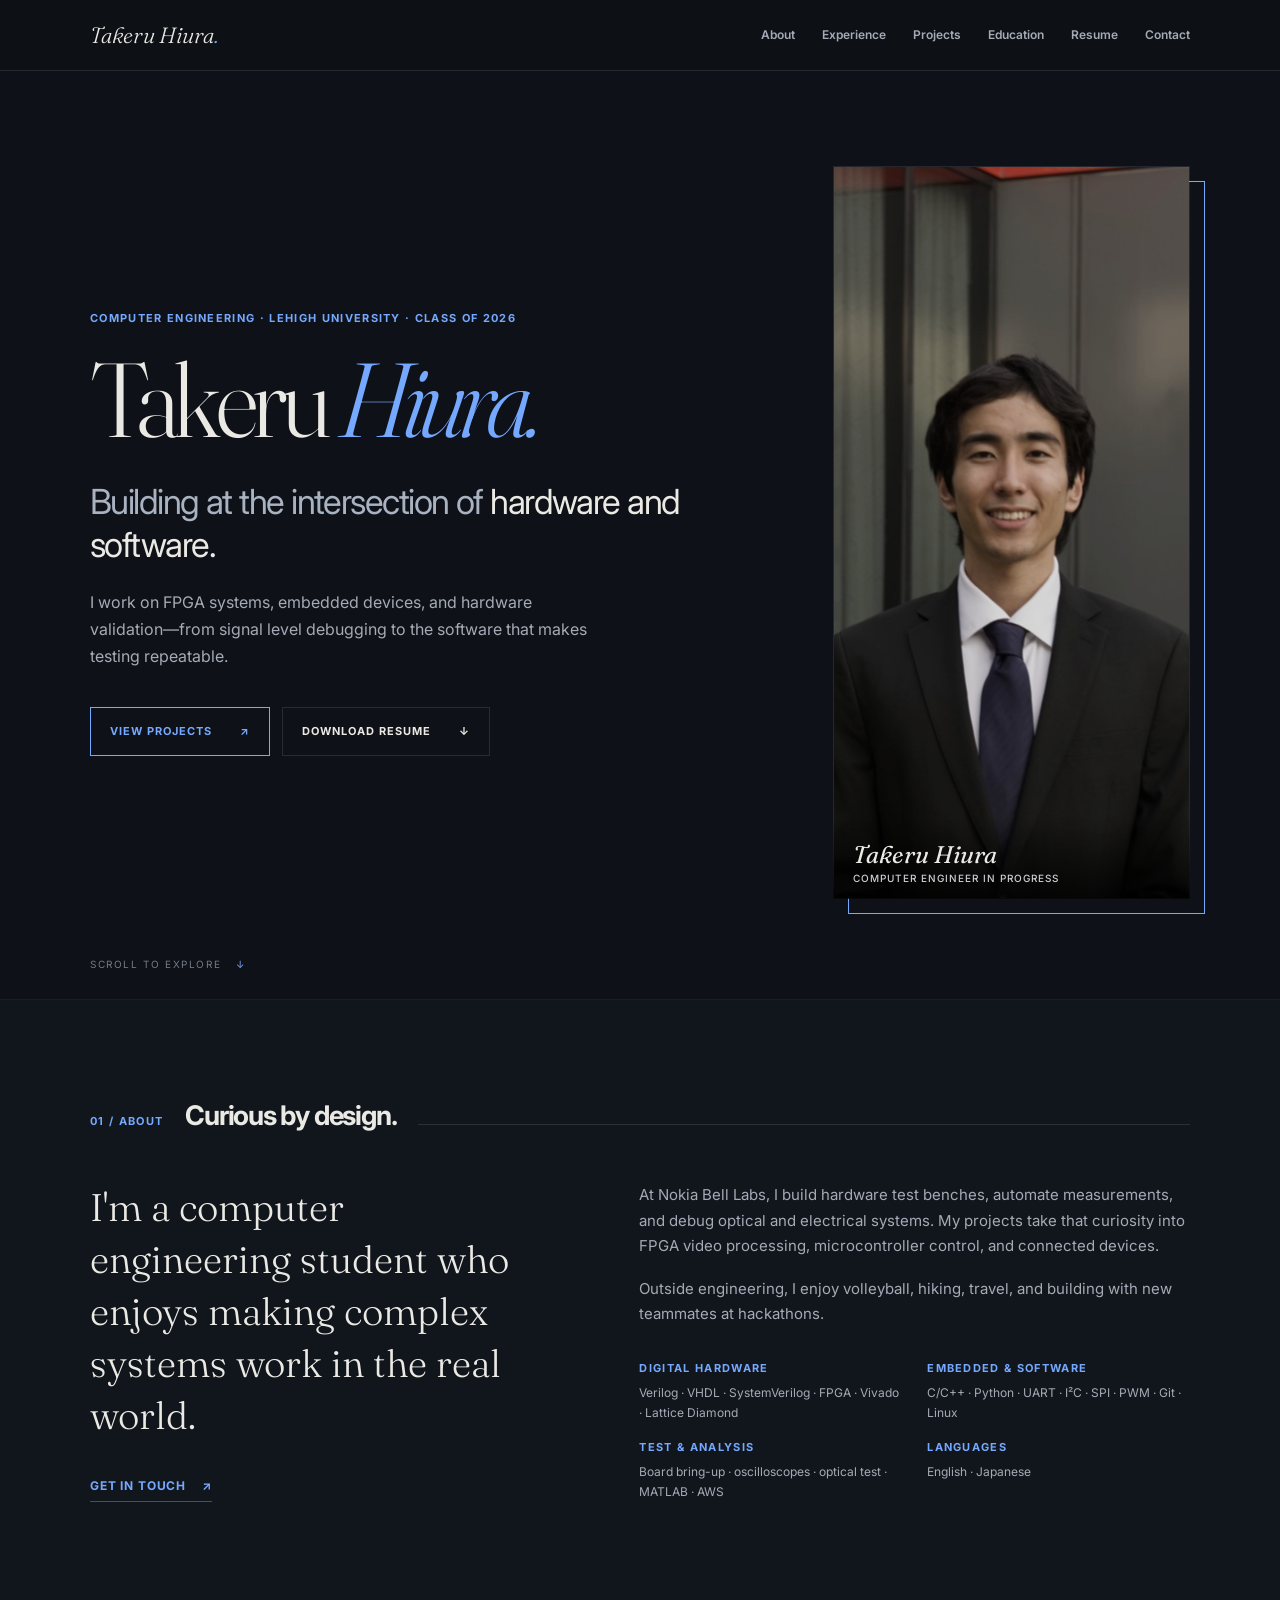
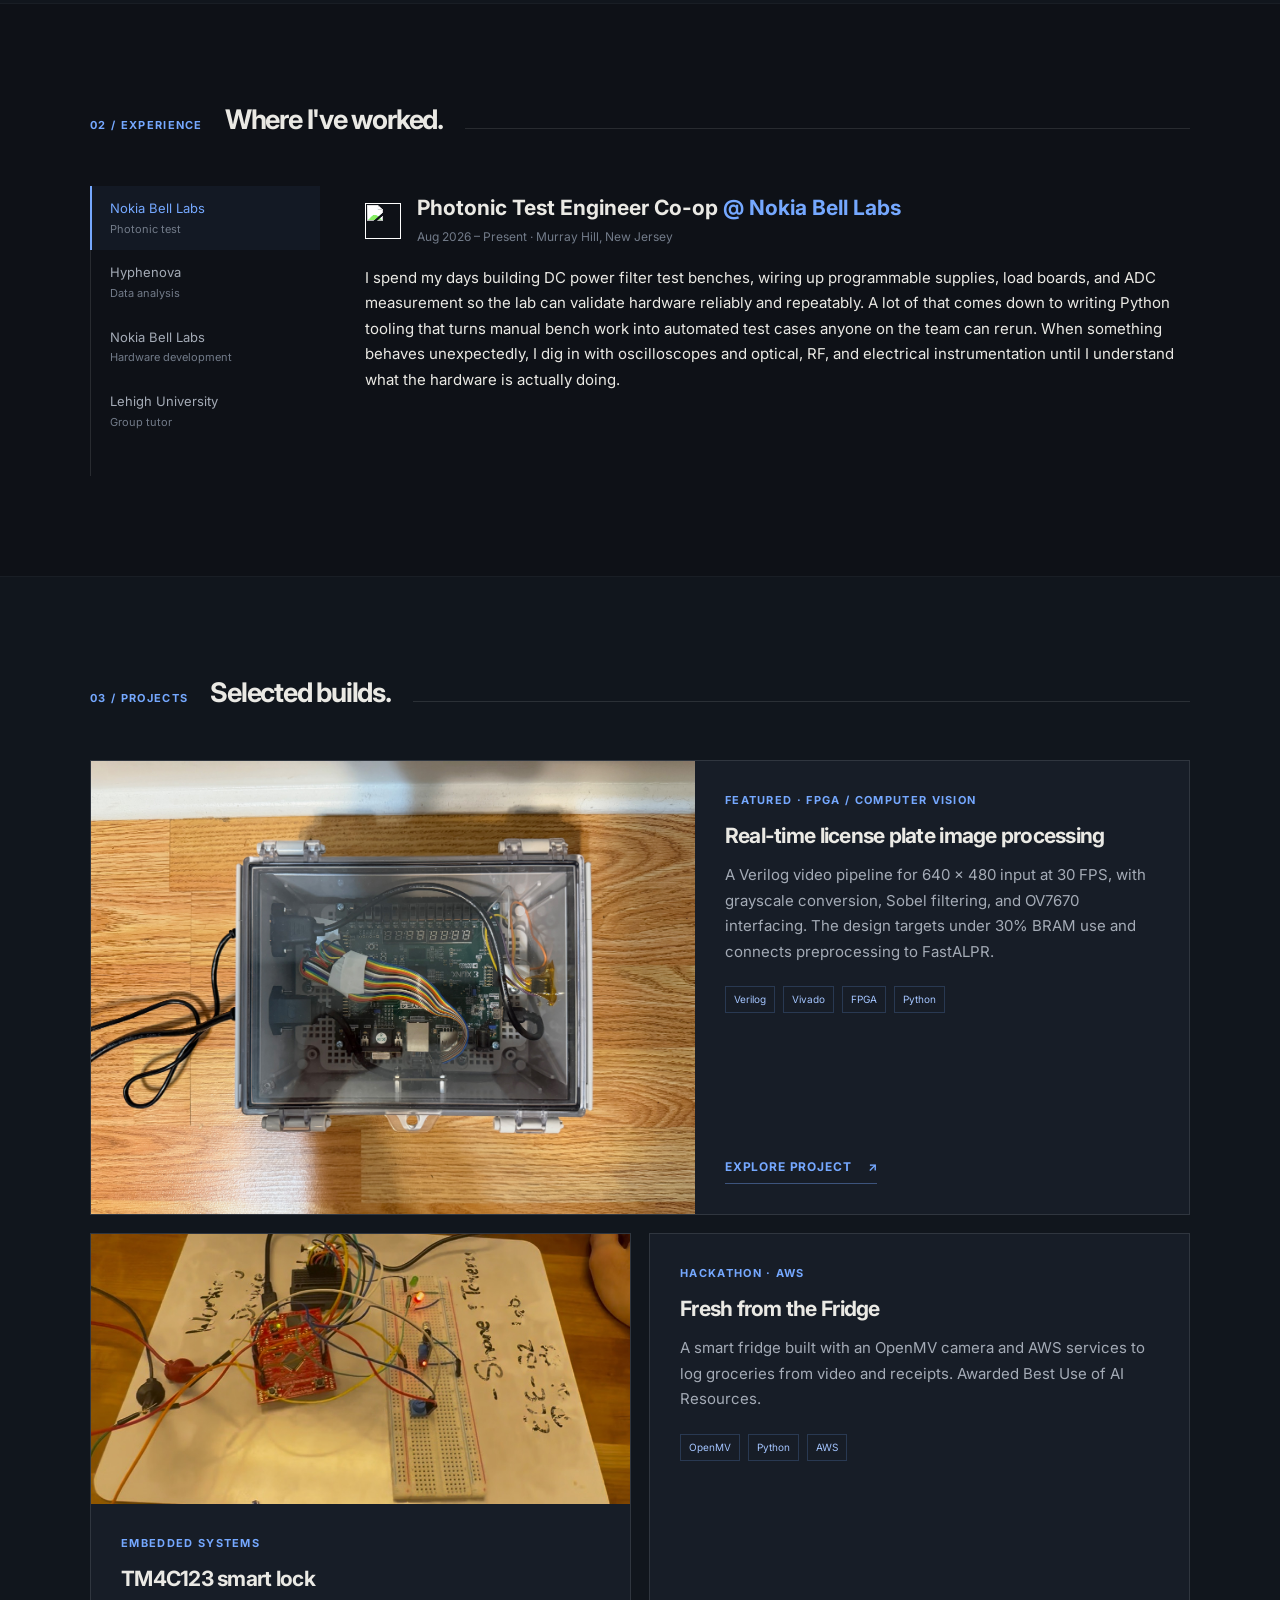
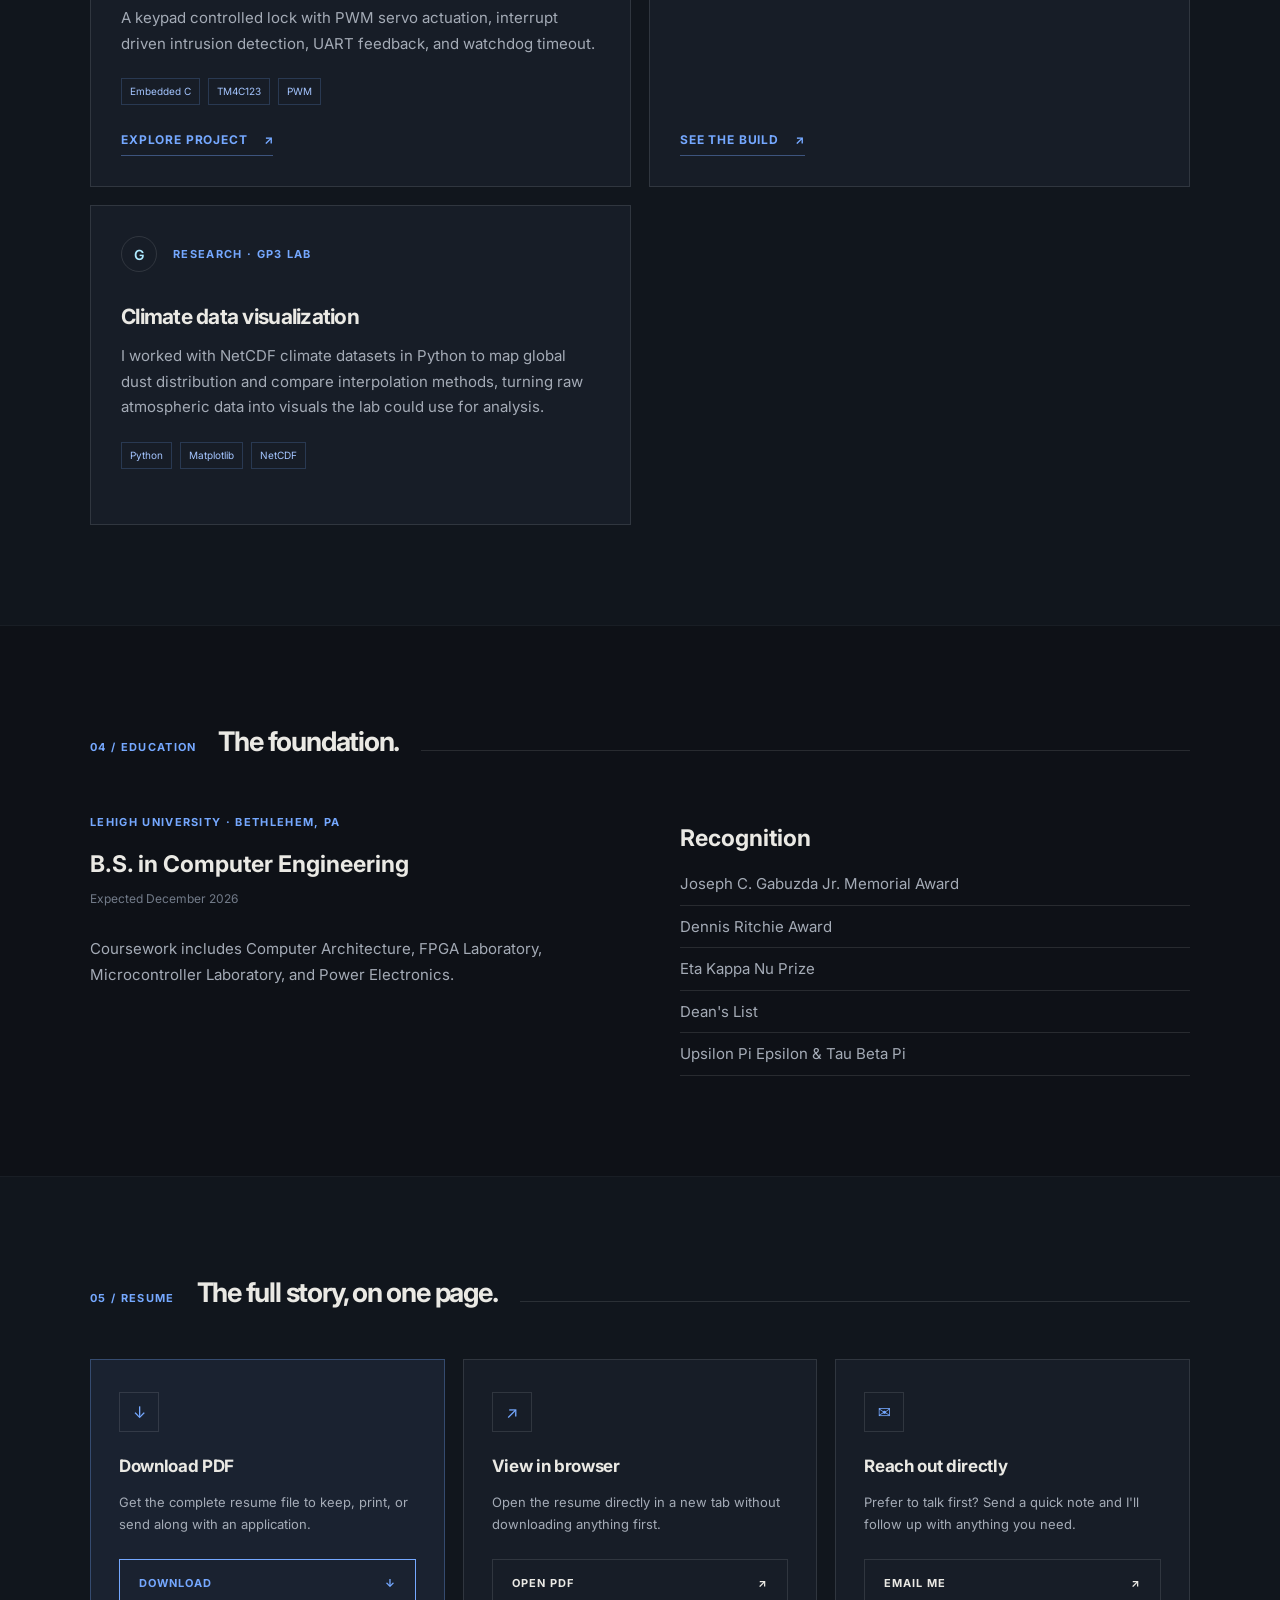
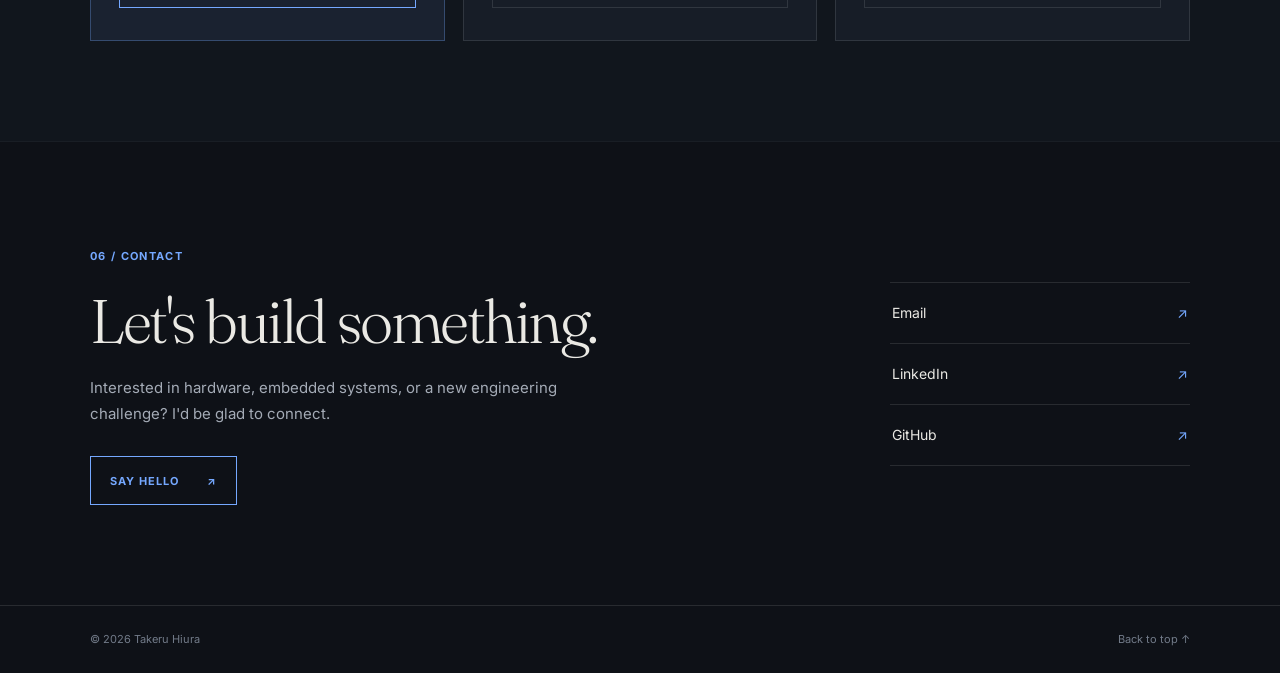
==== commit 7b24121f: "fixed image issue" ====
--- a/index.html
+++ b/index.html
@@ -15,7 +15,7 @@
 <section class="hero wrap" aria-labelledby="hero-title"><div class="hero-copy"><p class="eyebrow">Computer Engineering · Lehigh University · Class of 2026</p><h1 id="hero-title">Takeru <em>Hiura.</em></h1><p class="hero-subtitle">Building at the intersection of <span>hardware and software.</span></p><p class="intro">I work on FPGA systems, embedded devices, and hardware validation—from signal level debugging to the software that makes testing repeatable.</p><div class="actions"><a class="button button-primary" href="#projects">View projects <span aria-hidden="true">↗</span></a><a class="button" href="Takeru_Hiura_Resume.pdf" download>Download resume <span aria-hidden="true">↓</span></a></div></div><figure class="hero-portrait"><img src="assets/headshot-web.jpg" alt="Portrait of Takeru Hiura" width="1100" height="733" fetchpriority="high"><figcaption>Takeru Hiura <span>Computer engineer in progress</span></figcaption></figure><div class="hero-scroll" aria-hidden="true">Scroll to explore <span>↓</span></div></section>
 <section class="section section-alt" id="about" aria-labelledby="about-title"><div class="wrap"><div class="section-title"><span class="section-number">01 / About</span><h2 id="about-title">Curious by design.</h2></div><div class="about-grid"><div class="about-lead"><p>I'm a computer engineering student who enjoys making complex systems work in the real world.</p><a class="inline-link" href="mailto:takeruhiura@gmail.com">Get in touch <span aria-hidden="true">↗</span></a></div><div class="about-details"><p>At Nokia Bell Labs, I build hardware test benches, automate measurements, and debug optical and electrical systems. My projects take that curiosity into FPGA video processing, microcontroller control, and connected devices.</p><p>Outside engineering, I enjoy volleyball, hiking, travel, and building with new teammates at hackathons.</p><div class="skill-groups"><div><h3>Digital hardware</h3><p>Verilog · VHDL · SystemVerilog · FPGA · Vivado · Lattice Diamond</p></div><div><h3>Embedded & software</h3><p>C/C++ · Python · UART · I²C · SPI · PWM · Git · Linux</p></div><div><h3>Test & analysis</h3><p>Board bring-up · oscilloscopes · optical test · MATLAB · AWS</p></div><div><h3>Languages</h3><p>English · Japanese</p></div></div></div></div></div></section>
 <section class="section" id="experience" aria-labelledby="experience-title"><div class="wrap"><div class="section-title"><span class="section-number">02 / Experience</span><h2 id="experience-title">Where I've worked.</h2></div><div class="experience-layout"><div class="experience-tabs" role="tablist" aria-label="Experience roles"><button role="tab" id="tab-photonic" aria-controls="panel-photonic" aria-selected="true" tabindex="0">Nokia Bell Labs <small>Photonic test</small></button><button role="tab" id="tab-analyst" aria-controls="panel-analyst" aria-selected="false" tabindex="-1">Hyphenova <small>Data analysis</small></button><button role="tab" id="tab-hardware" aria-controls="panel-hardware" aria-selected="false" tabindex="-1">Nokia Bell Labs <small>Hardware development</small></button><button role="tab" id="tab-tutor" aria-controls="panel-tutor" aria-selected="false" tabindex="-1">Lehigh University <small>Group tutor</small></button></div><div class="experience-panels"><article role="tabpanel" id="panel-photonic" aria-labelledby="tab-photonic" tabindex="0"><div class="experience-org"><img class="org-logo" src="https://cdn.simpleicons.org/nokia" alt="" width="36" height="36" loading="lazy"><div><h3>Photonic Test Engineer Co-op <span>@ Nokia Bell Labs</span></h3><p class="meta">Aug 2026 – Present · Murray Hill, New Jersey</p></div></div><p>I spend my days building DC power filter test benches, wiring up programmable supplies, load boards, and ADC measurement so the lab can validate hardware reliably and repeatably. A lot of that comes down to writing Python tooling that turns manual bench work into automated test cases anyone on the team can rerun. When something behaves unexpectedly, I dig in with oscilloscopes and optical, RF, and electrical instrumentation until I understand what the hardware is actually doing.</p></article><article role="tabpanel" id="panel-analyst" aria-labelledby="tab-analyst" tabindex="0" hidden><div class="experience-org"><span class="org-logo org-logo-text" aria-hidden="true">H</span><div><h3>Data Analyst Intern <span>@ Hyphenova</span></h3><p class="meta">Aug 2026 – Present · Remote</p></div></div><p>My focus here is making data trustworthy before it reaches anyone downstream. I build and test pipelines that scrape, clean, and validate incoming data, then shape it into workflows the rest of the application can rely on. On the database side, I've helped design schemas, sort out messy legacy data, and document how everything connects through ERDs.</p></article><article role="tabpanel" id="panel-hardware" aria-labelledby="tab-hardware" tabindex="0" hidden><div class="experience-org"><img class="org-logo" src="https://cdn.simpleicons.org/nokia" alt="" width="36" height="36" loading="lazy"><div><h3>Hardware Development Co-op <span>@ Nokia Bell Labs</span></h3><p class="meta">Jan 2026 – Aug 2026 · Murray Hill, New Jersey</p></div></div><p>This co-op was about giving engineers better tools to trust their hardware. I built FPGA verification and debug infrastructure in Verilog and VHDL, paired with Python automation and embedded logic analyzers, so issues surfaced faster and earlier. Across more than 100 optical and telecom modules and 20-plus validation procedures, I tracked thermal, signal, and power behavior, while also handling board bring-up, firmware integration, and interface debugging directly on the bench.</p></article><article role="tabpanel" id="panel-tutor" aria-labelledby="tab-tutor" tabindex="0" hidden><div class="experience-org"><span class="org-logo org-logo-text" aria-hidden="true">L</span><div><h3>Group Tutor <span>@ Lehigh University</span></h3><p class="meta">Aug 2025 – Dec 2025 · Bethlehem, Pennsylvania</p></div></div><p>I worked with more than 80 students to make digital logic click, from Boolean algebra and sequential circuits to microcomputer architecture. Rather than just walking through solutions, I tried to build their intuition for digital circuit design and analysis, plus the assembly-level programming that ties it all together.</p></article></div></div></div></section>
-<section class="section section-alt" id="projects" aria-labelledby="projects-title"><div class="wrap"><div class="section-title"><span class="section-number">03 / Projects</span><h2 id="projects-title">Selected builds.</h2></div><div class="project-grid"><article class="project-card project-featured"><div class="project-photo"><img src="assets/fpga-capstone-web.jpg" alt="FPGA video processing prototype inside its enclosure" width="1500" height="1125" loading="lazy"></div><div class="project-body"><span class="project-type">Featured · FPGA / Computer Vision</span><h3>Real-time license plate image processing</h3><p>A Verilog video pipeline for 640 × 480 input at 30 FPS, with grayscale conversion, Sobel filtering, and OV7670 interfacing. The design targets under 30% BRAM use and connects preprocessing to FastALPR.</p><div class="tags"><span>Verilog</span><span>Vivado</span><span>FPGA</span><span>Python</span></div><a class="inline-link" href="https://github.com/takeru-hiura/senior_design_code" target="_blank" rel="noopener noreferrer">Explore project <span aria-hidden="true">↗</span></a></div></article><article class="project-card"><div class="project-photo project-photo-portrait"><img src="assets/servo-project-web.jpg" alt="TM4C123 smart lock prototype with keypad, breadboard, and servo" width="998" height="1100" loading="lazy"></div><div class="project-body"><span class="project-type">Embedded Systems</span><h3>TM4C123 smart lock</h3><p>A keypad controlled lock with PWM servo actuation, interrupt driven intrusion detection, UART feedback, and watchdog timeout.</p><div class="tags"><span>Embedded C</span><span>TM4C123</span><span>PWM</span></div><a class="inline-link" href="https://github.com/takeru-hiura/num_lock_prototype" target="_blank" rel="noopener noreferrer">Explore project <span aria-hidden="true">↗</span></a></div></article><article class="project-card project-text"><div class="project-body"><span class="project-type">Hackathon · AWS</span><h3>Fresh from the Fridge</h3><p>A smart fridge built with an OpenMV camera and AWS services to log groceries from video and receipts. Awarded Best Use of AI Resources.</p><div class="tags"><span>OpenMV</span><span>Python</span><span>AWS</span></div><a class="inline-link" href="https://devpost.com/software/fresh-from-the-fridge" target="_blank" rel="noopener noreferrer">See the build <span aria-hidden="true">↗</span></a></div></article><article class="project-card project-text"><div class="project-body"><div class="experience-org"><span class="org-logo org-logo-text" aria-hidden="true">G</span><span class="project-type">Research · GP3 Lab</span></div><h3>Climate data visualization</h3><p>I worked with NetCDF climate datasets in Python to map global dust distribution and compare interpolation methods, turning raw atmospheric data into visuals the lab could use for analysis.</p><div class="tags"><span>Python</span><span>Matplotlib</span><span>NetCDF</span></div></div></article></div></div></section>
+<section class="section section-alt" id="projects" aria-labelledby="projects-title"><div class="wrap"><div class="section-title"><span class="section-number">03 / Projects</span><h2 id="projects-title">Selected builds.</h2></div><div class="project-grid"><article class="project-card project-featured"><div class="project-photo"><img src="assets/fpga-capstone.jpg" alt="FPGA video processing prototype inside its enclosure" width="1500" height="1125" loading="lazy"></div><div class="project-body"><span class="project-type">Featured · FPGA / Computer Vision</span><h3>Real-time license plate image processing</h3><p>A Verilog video pipeline for 640 × 480 input at 30 FPS, with grayscale conversion, Sobel filtering, and OV7670 interfacing. The design targets under 30% BRAM use and connects preprocessing to FastALPR.</p><div class="tags"><span>Verilog</span><span>Vivado</span><span>FPGA</span><span>Python</span></div><a class="inline-link" href="https://github.com/takeru-hiura/senior_design_code" target="_blank" rel="noopener noreferrer">Explore project <span aria-hidden="true">↗</span></a></div></article><article class="project-card"><div class="project-photo project-photo-portrait"><img src="assets/servo-project-web.jpg" alt="TM4C123 smart lock prototype with keypad, breadboard, and servo" width="998" height="1100" loading="lazy"></div><div class="project-body"><span class="project-type">Embedded Systems</span><h3>TM4C123 smart lock</h3><p>A keypad controlled lock with PWM servo actuation, interrupt driven intrusion detection, UART feedback, and watchdog timeout.</p><div class="tags"><span>Embedded C</span><span>TM4C123</span><span>PWM</span></div><a class="inline-link" href="https://github.com/takeru-hiura/num_lock_prototype" target="_blank" rel="noopener noreferrer">Explore project <span aria-hidden="true">↗</span></a></div></article><article class="project-card project-text"><div class="project-body"><span class="project-type">Hackathon · AWS</span><h3>Fresh from the Fridge</h3><p>A smart fridge built with an OpenMV camera and AWS services to log groceries from video and receipts. Awarded Best Use of AI Resources.</p><div class="tags"><span>OpenMV</span><span>Python</span><span>AWS</span></div><a class="inline-link" href="https://devpost.com/software/fresh-from-the-fridge" target="_blank" rel="noopener noreferrer">See the build <span aria-hidden="true">↗</span></a></div></article><article class="project-card project-text"><div class="project-body"><div class="experience-org"><span class="org-logo org-logo-text" aria-hidden="true">G</span><span class="project-type">Research · GP3 Lab</span></div><h3>Climate data visualization</h3><p>I worked with NetCDF climate datasets in Python to map global dust distribution and compare interpolation methods, turning raw atmospheric data into visuals the lab could use for analysis.</p><div class="tags"><span>Python</span><span>Matplotlib</span><span>NetCDF</span></div></div></article></div></div></section>
 <section class="section" id="education" aria-labelledby="education-title"><div class="wrap"><div class="section-title"><span class="section-number">04 / Education</span><h2 id="education-title">The foundation.</h2></div><div class="education-grid"><div><span class="project-type">Lehigh University · Bethlehem, PA</span><h3>B.S. in Computer Engineering</h3><p class="meta">Expected December 2026</p><p>Coursework includes Computer Architecture, FPGA Laboratory, Microcontroller Laboratory, and Power Electronics.</p></div><div><h3>Recognition</h3><ul class="award-list"><li>Joseph C. Gabuzda Jr. Memorial Award</li><li>Dennis Ritchie Award</li><li>Eta Kappa Nu Prize</li><li>Dean's List</li><li>Upsilon Pi Epsilon &amp; Tau Beta Pi</li></ul></div></div></div></section>
 <section class="section section-alt" id="resume" aria-labelledby="resume-title"><div class="wrap"><div class="section-title"><span class="section-number">05 / Resume</span><h2 id="resume-title">The full story, on one page.</h2></div><div class="resume-cards"><article class="resume-card resume-card-primary"><div class="resume-card-icon" aria-hidden="true">↓</div><h3>Download PDF</h3><p>Get the complete resume file to keep, print, or send along with an application.</p><a class="button button-primary" href="Takeru_Hiura_Resume.pdf" download>Download <span aria-hidden="true">↓</span></a></article><article class="resume-card"><div class="resume-card-icon" aria-hidden="true">↗</div><h3>View in browser</h3><p>Open the resume directly in a new tab without downloading anything first.</p><a class="button" href="Takeru_Hiura_Resume.pdf" target="_blank" rel="noopener noreferrer">Open PDF <span aria-hidden="true">↗</span></a></article><article class="resume-card"><div class="resume-card-icon" aria-hidden="true">✉</div><h3>Reach out directly</h3><p>Prefer to talk first? Send a quick note and I'll follow up with anything you need.</p><a class="button" href="mailto:takeruhiura@gmail.com">Email me <span aria-hidden="true">↗</span></a></article></div></div></section>
 <section class="section contact-section" id="contact" aria-labelledby="contact-title"><div class="wrap contact-layout"><div><span class="section-number">06 / Contact</span><h2 id="contact-title">Let's build something.</h2><p>Interested in hardware, embedded systems, or a new engineering challenge? I'd be glad to connect.</p><a class="button button-primary" href="mailto:takeruhiura@gmail.com">Say hello <span aria-hidden="true">↗</span></a></div><div class="contact-links"><a href="mailto:takeruhiura@gmail.com">Email <span>↗</span></a><a href="https://www.linkedin.com/in/takeru-hiura" target="_blank" rel="noopener noreferrer">LinkedIn <span>↗</span></a><a href="https://github.com/takeru-hiura" target="_blank" rel="noopener noreferrer">GitHub <span>↗</span></a></div></div></section>
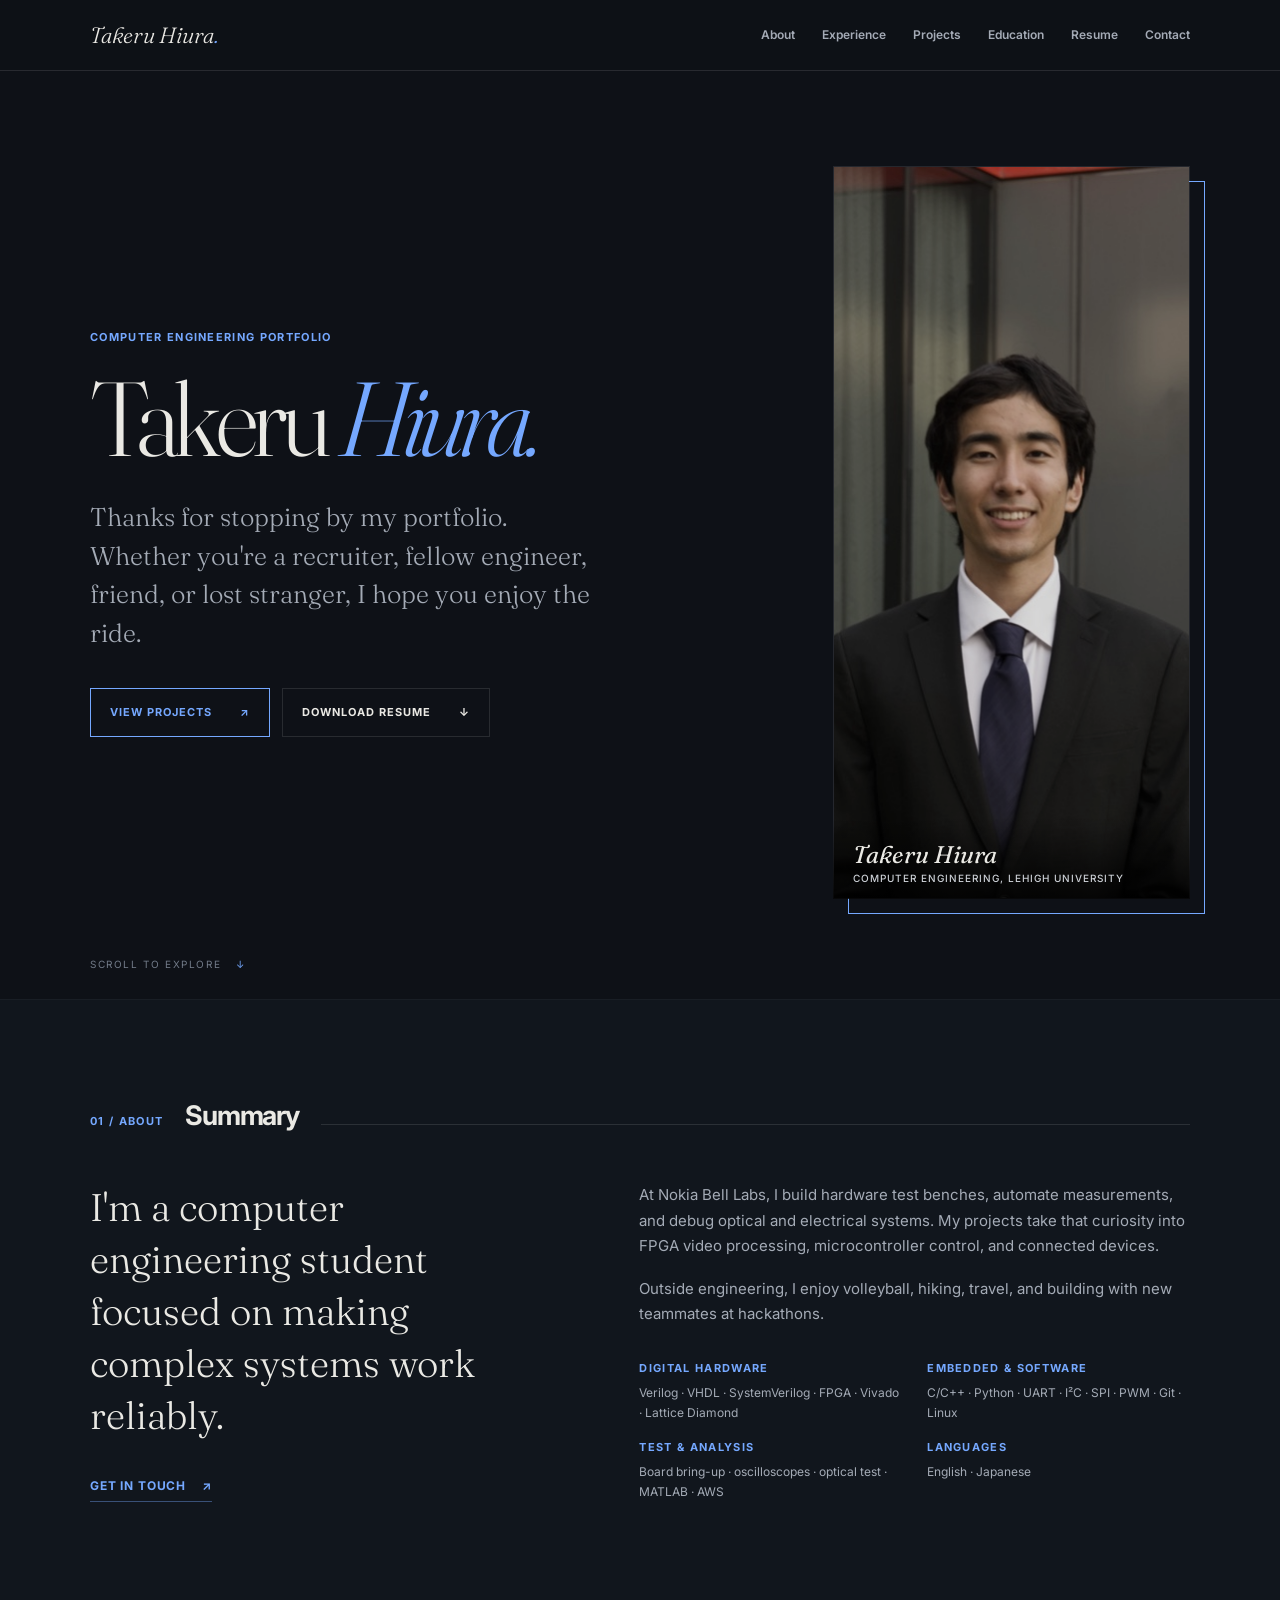
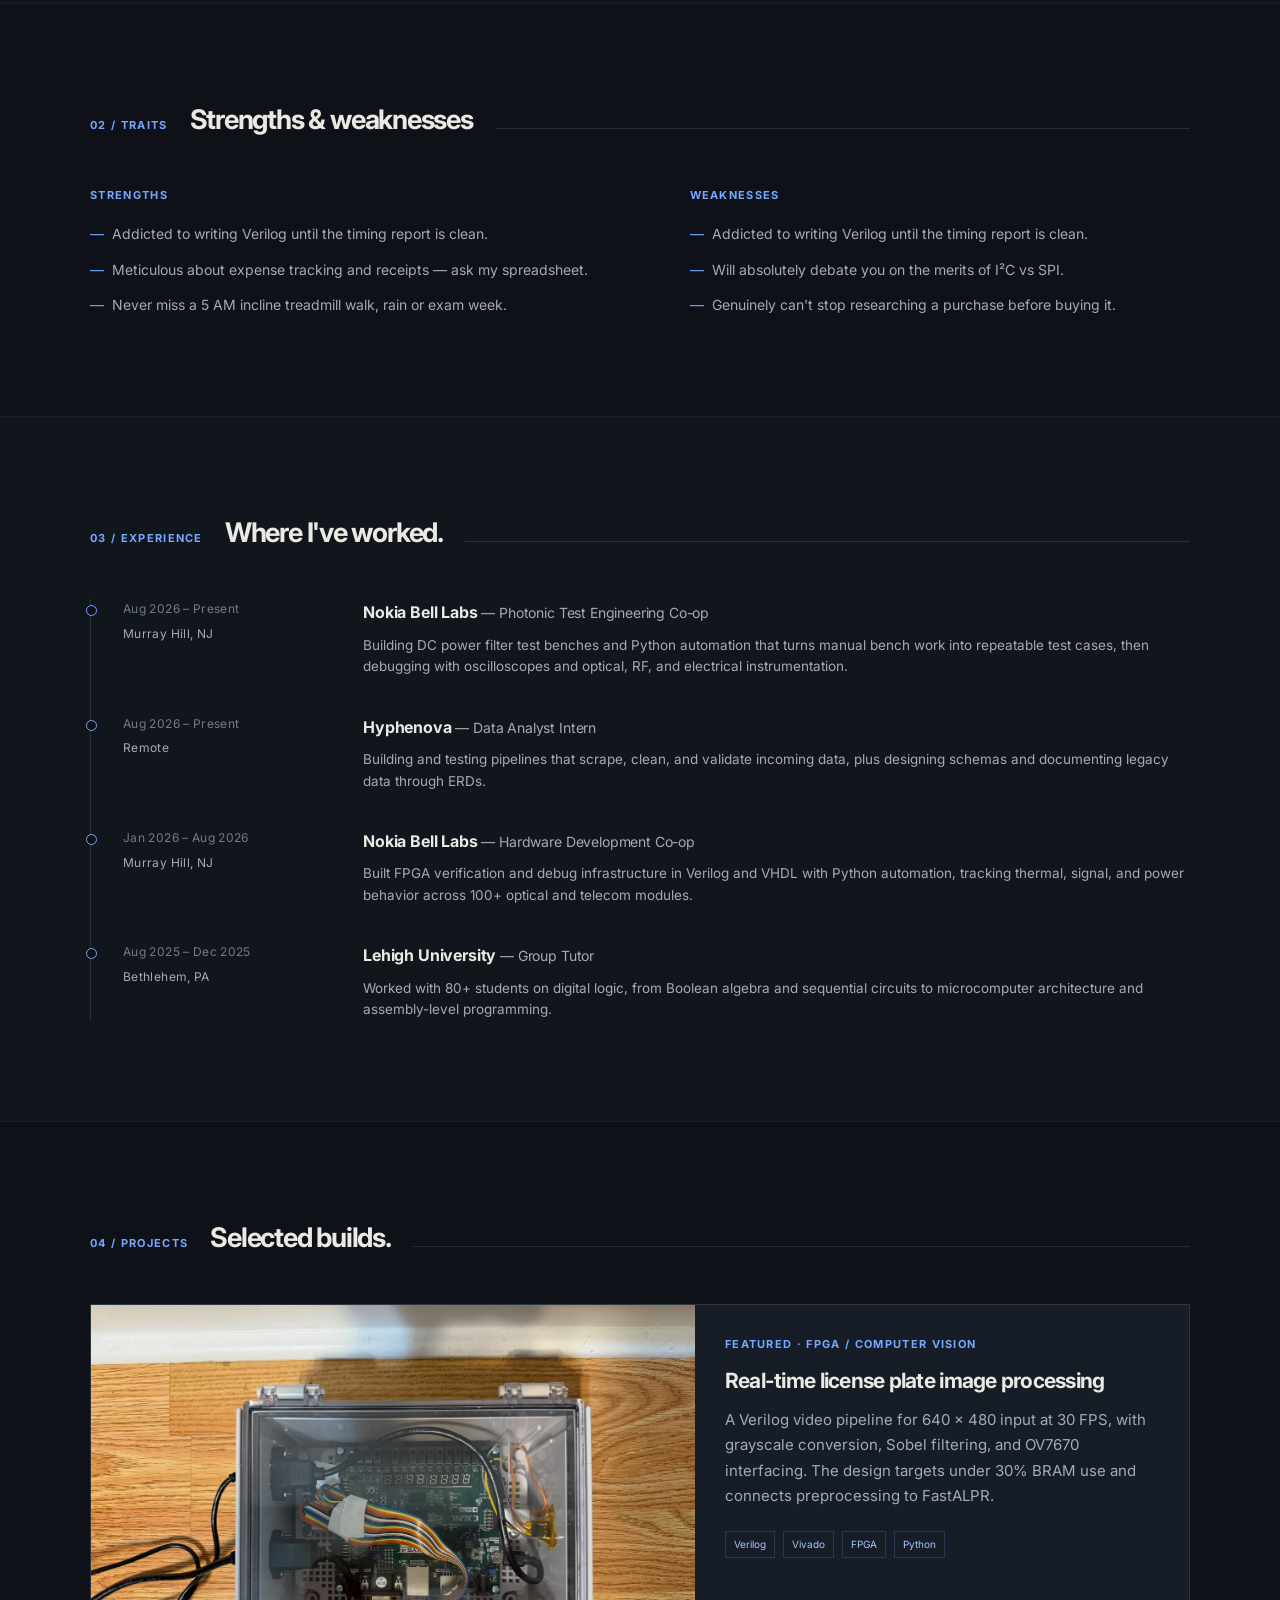
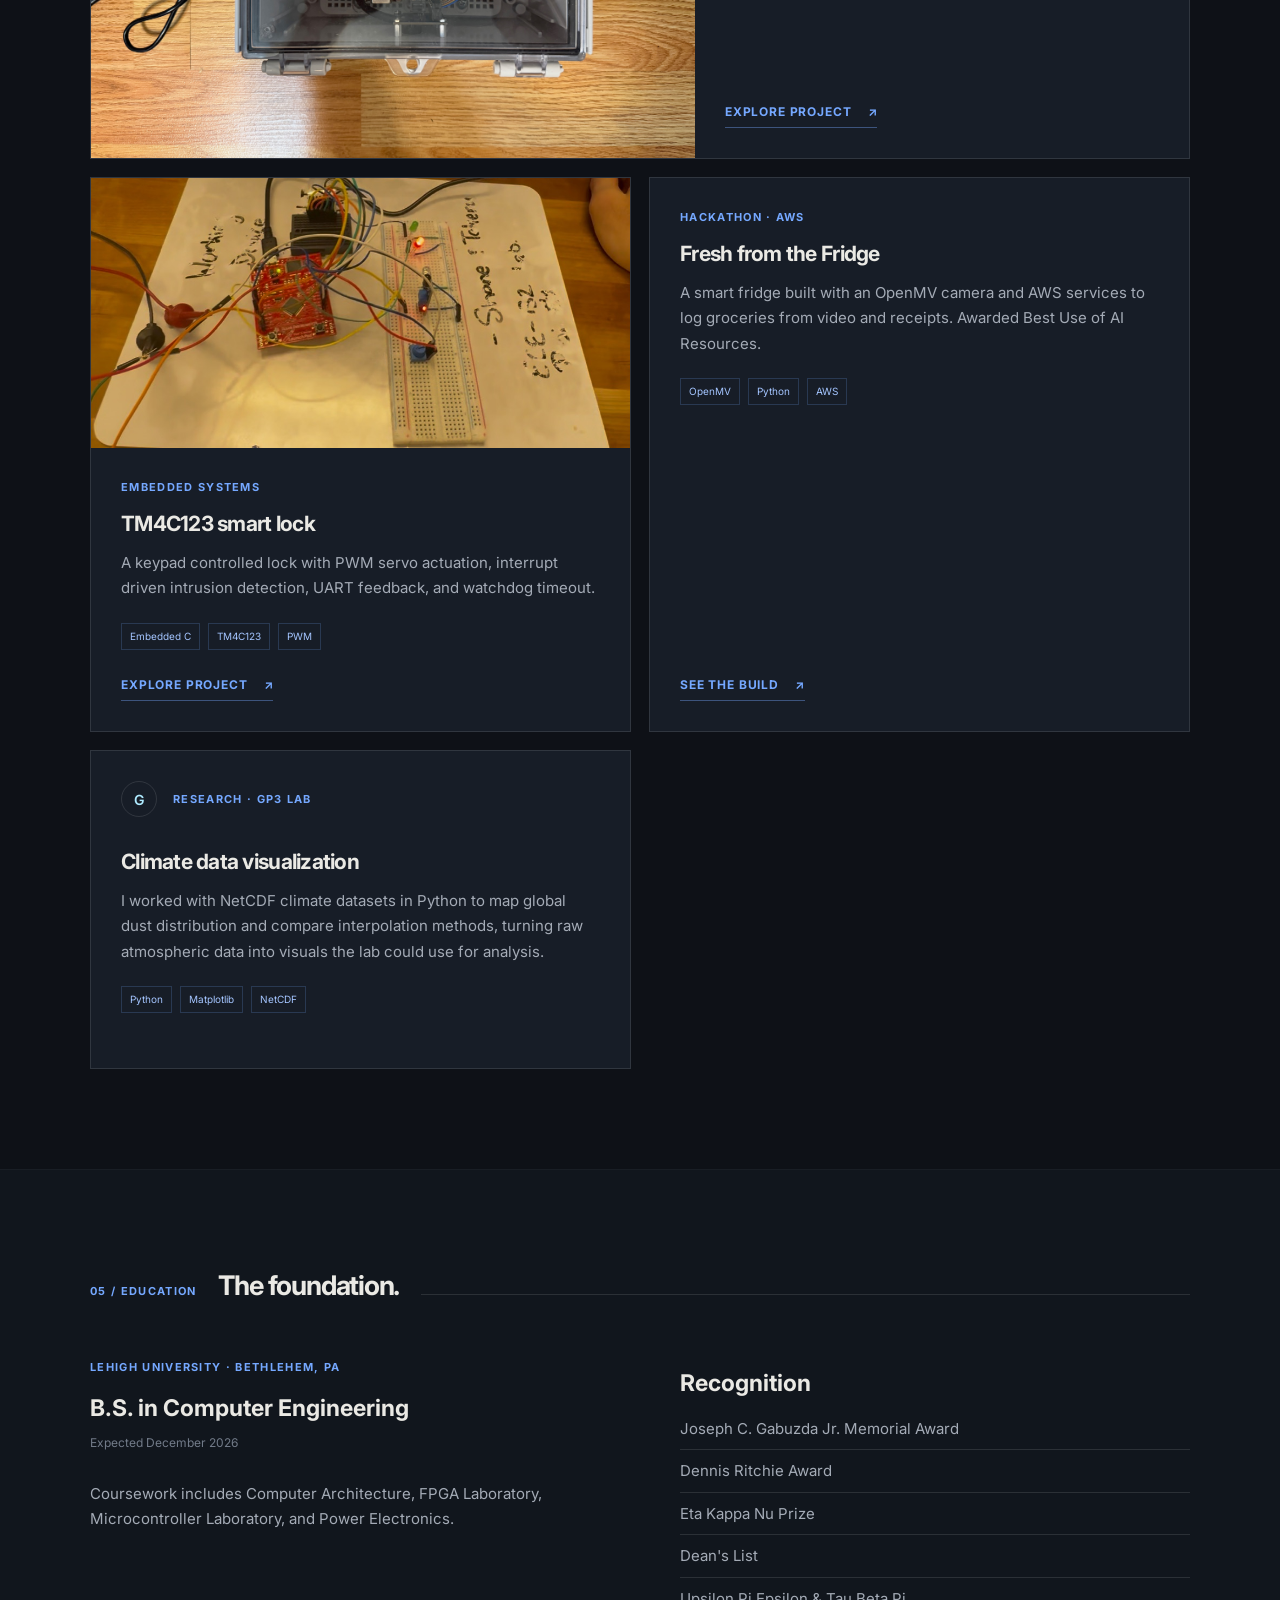
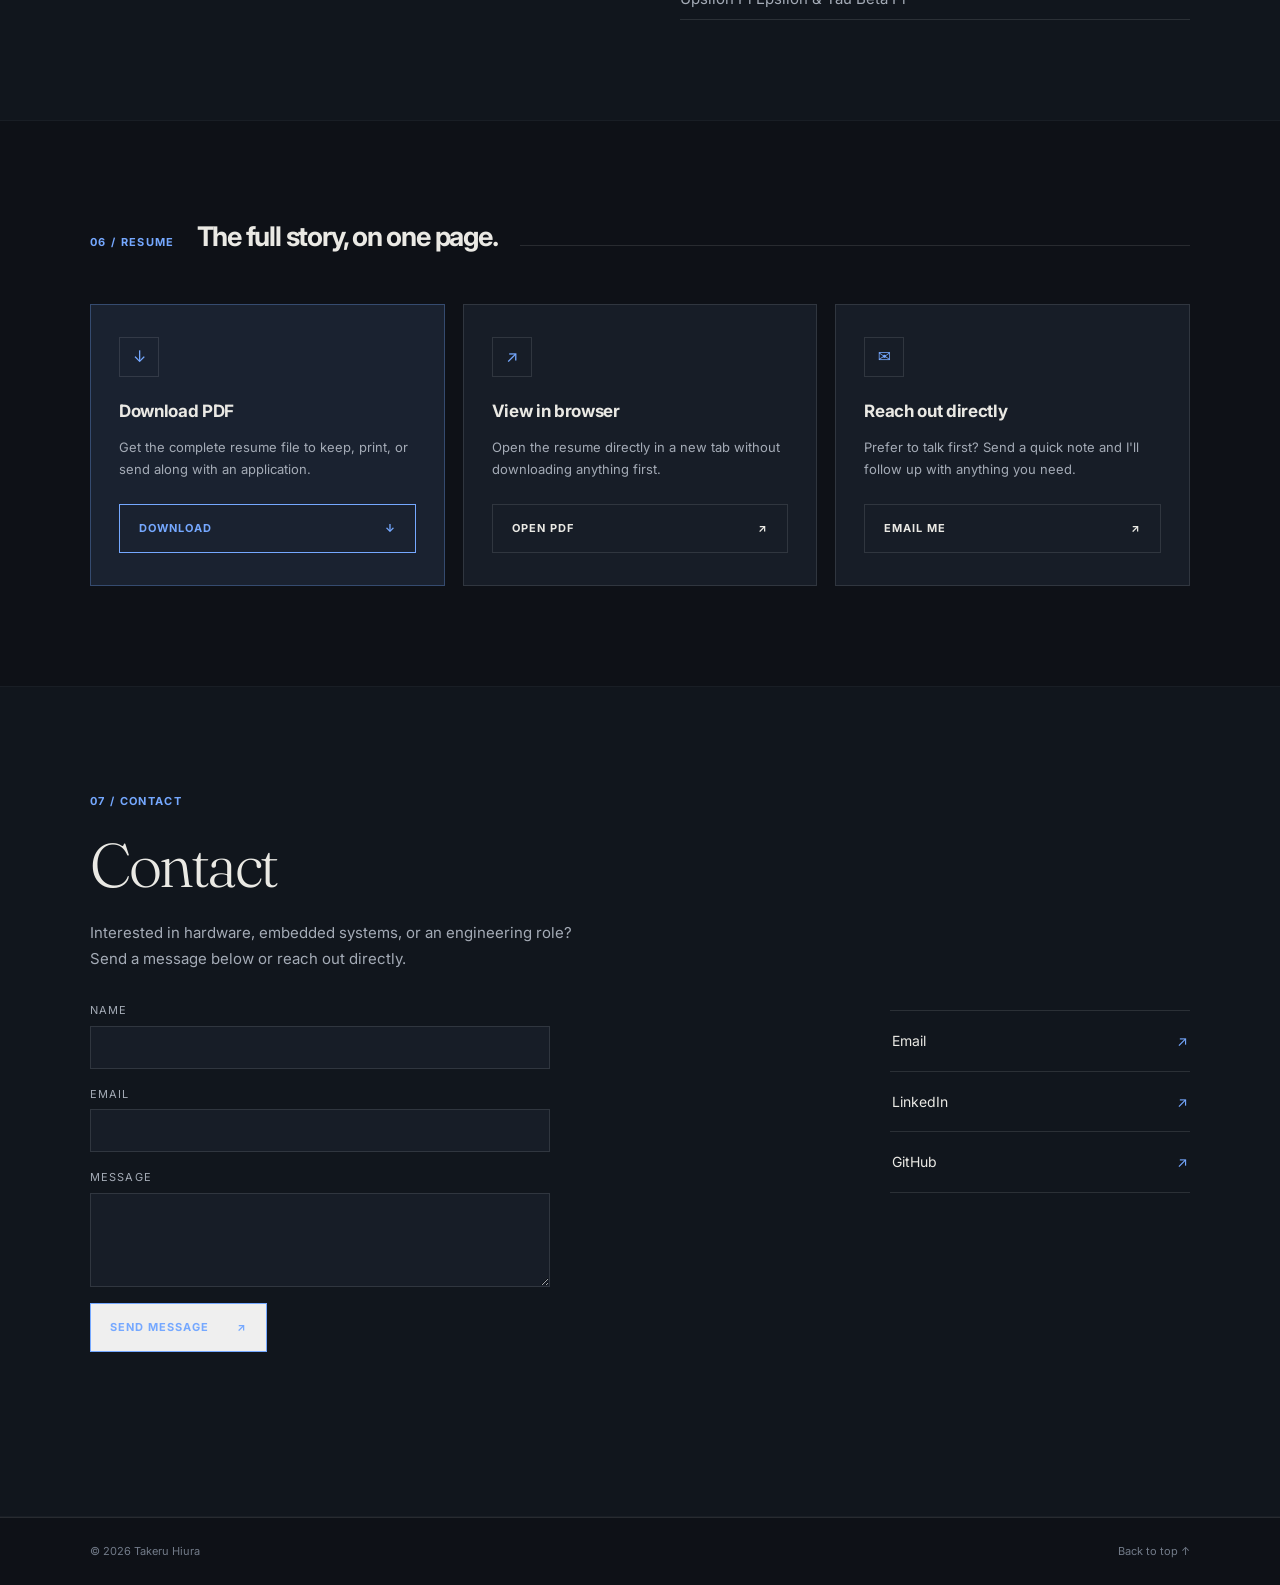
==== commit 14a31249: "complete" ====
--- a/index.html
+++ b/index.html
@@ -12,12 +12,27 @@
 <a class="skip-link" href="#main">Skip to content</a>
 <header class="site-header" id="top"><div class="wrap nav-wrap"><a class="brand" href="#top" aria-label="Takeru Hiura, back to top">Takeru Hiura<span>.</span></a><button class="menu-toggle" type="button" aria-label="Open menu" aria-controls="site-nav" aria-expanded="false"><span></span><span></span><span></span></button><nav class="site-nav" id="site-nav" aria-label="Main navigation"><a href="#about">About</a><a href="#experience">Experience</a><a href="#projects">Projects</a><a href="#education">Education</a><a href="#resume">Resume</a><a href="#contact">Contact</a></nav></div></header>
 <main id="main">
-<section class="hero wrap" aria-labelledby="hero-title"><div class="hero-copy"><p class="eyebrow">Computer Engineering · Lehigh University · Class of 2026</p><h1 id="hero-title">Takeru <em>Hiura.</em></h1><p class="hero-subtitle">Building at the intersection of <span>hardware and software.</span></p><p class="intro">I work on FPGA systems, embedded devices, and hardware validation—from signal level debugging to the software that makes testing repeatable.</p><div class="actions"><a class="button button-primary" href="#projects">View projects <span aria-hidden="true">↗</span></a><a class="button" href="Takeru_Hiura_Resume.pdf" download>Download resume <span aria-hidden="true">↓</span></a></div></div><figure class="hero-portrait"><img src="assets/headshot-web.jpg" alt="Portrait of Takeru Hiura" width="1100" height="733" fetchpriority="high"><figcaption>Takeru Hiura <span>Computer engineer in progress</span></figcaption></figure><div class="hero-scroll" aria-hidden="true">Scroll to explore <span>↓</span></div></section>
-<section class="section section-alt" id="about" aria-labelledby="about-title"><div class="wrap"><div class="section-title"><span class="section-number">01 / About</span><h2 id="about-title">Curious by design.</h2></div><div class="about-grid"><div class="about-lead"><p>I'm a computer engineering student who enjoys making complex systems work in the real world.</p><a class="inline-link" href="mailto:takeruhiura@gmail.com">Get in touch <span aria-hidden="true">↗</span></a></div><div class="about-details"><p>At Nokia Bell Labs, I build hardware test benches, automate measurements, and debug optical and electrical systems. My projects take that curiosity into FPGA video processing, microcontroller control, and connected devices.</p><p>Outside engineering, I enjoy volleyball, hiking, travel, and building with new teammates at hackathons.</p><div class="skill-groups"><div><h3>Digital hardware</h3><p>Verilog · VHDL · SystemVerilog · FPGA · Vivado · Lattice Diamond</p></div><div><h3>Embedded & software</h3><p>C/C++ · Python · UART · I²C · SPI · PWM · Git · Linux</p></div><div><h3>Test & analysis</h3><p>Board bring-up · oscilloscopes · optical test · MATLAB · AWS</p></div><div><h3>Languages</h3><p>English · Japanese</p></div></div></div></div></div></section>
-<section class="section" id="experience" aria-labelledby="experience-title"><div class="wrap"><div class="section-title"><span class="section-number">02 / Experience</span><h2 id="experience-title">Where I've worked.</h2></div><div class="experience-layout"><div class="experience-tabs" role="tablist" aria-label="Experience roles"><button role="tab" id="tab-photonic" aria-controls="panel-photonic" aria-selected="true" tabindex="0">Nokia Bell Labs <small>Photonic test</small></button><button role="tab" id="tab-analyst" aria-controls="panel-analyst" aria-selected="false" tabindex="-1">Hyphenova <small>Data analysis</small></button><button role="tab" id="tab-hardware" aria-controls="panel-hardware" aria-selected="false" tabindex="-1">Nokia Bell Labs <small>Hardware development</small></button><button role="tab" id="tab-tutor" aria-controls="panel-tutor" aria-selected="false" tabindex="-1">Lehigh University <small>Group tutor</small></button></div><div class="experience-panels"><article role="tabpanel" id="panel-photonic" aria-labelledby="tab-photonic" tabindex="0"><div class="experience-org"><img class="org-logo" src="https://cdn.simpleicons.org/nokia" alt="" width="36" height="36" loading="lazy"><div><h3>Photonic Test Engineer Co-op <span>@ Nokia Bell Labs</span></h3><p class="meta">Aug 2026 – Present · Murray Hill, New Jersey</p></div></div><p>I spend my days building DC power filter test benches, wiring up programmable supplies, load boards, and ADC measurement so the lab can validate hardware reliably and repeatably. A lot of that comes down to writing Python tooling that turns manual bench work into automated test cases anyone on the team can rerun. When something behaves unexpectedly, I dig in with oscilloscopes and optical, RF, and electrical instrumentation until I understand what the hardware is actually doing.</p></article><article role="tabpanel" id="panel-analyst" aria-labelledby="tab-analyst" tabindex="0" hidden><div class="experience-org"><span class="org-logo org-logo-text" aria-hidden="true">H</span><div><h3>Data Analyst Intern <span>@ Hyphenova</span></h3><p class="meta">Aug 2026 – Present · Remote</p></div></div><p>My focus here is making data trustworthy before it reaches anyone downstream. I build and test pipelines that scrape, clean, and validate incoming data, then shape it into workflows the rest of the application can rely on. On the database side, I've helped design schemas, sort out messy legacy data, and document how everything connects through ERDs.</p></article><article role="tabpanel" id="panel-hardware" aria-labelledby="tab-hardware" tabindex="0" hidden><div class="experience-org"><img class="org-logo" src="https://cdn.simpleicons.org/nokia" alt="" width="36" height="36" loading="lazy"><div><h3>Hardware Development Co-op <span>@ Nokia Bell Labs</span></h3><p class="meta">Jan 2026 – Aug 2026 · Murray Hill, New Jersey</p></div></div><p>This co-op was about giving engineers better tools to trust their hardware. I built FPGA verification and debug infrastructure in Verilog and VHDL, paired with Python automation and embedded logic analyzers, so issues surfaced faster and earlier. Across more than 100 optical and telecom modules and 20-plus validation procedures, I tracked thermal, signal, and power behavior, while also handling board bring-up, firmware integration, and interface debugging directly on the bench.</p></article><article role="tabpanel" id="panel-tutor" aria-labelledby="tab-tutor" tabindex="0" hidden><div class="experience-org"><span class="org-logo org-logo-text" aria-hidden="true">L</span><div><h3>Group Tutor <span>@ Lehigh University</span></h3><p class="meta">Aug 2025 – Dec 2025 · Bethlehem, Pennsylvania</p></div></div><p>I worked with more than 80 students to make digital logic click, from Boolean algebra and sequential circuits to microcomputer architecture. Rather than just walking through solutions, I tried to build their intuition for digital circuit design and analysis, plus the assembly-level programming that ties it all together.</p></article></div></div></div></section>
-<section class="section section-alt" id="projects" aria-labelledby="projects-title"><div class="wrap"><div class="section-title"><span class="section-number">03 / Projects</span><h2 id="projects-title">Selected builds.</h2></div><div class="project-grid"><article class="project-card project-featured"><div class="project-photo"><img src="assets/fpga-capstone.jpg" alt="FPGA video processing prototype inside its enclosure" width="1500" height="1125" loading="lazy"></div><div class="project-body"><span class="project-type">Featured · FPGA / Computer Vision</span><h3>Real-time license plate image processing</h3><p>A Verilog video pipeline for 640 × 480 input at 30 FPS, with grayscale conversion, Sobel filtering, and OV7670 interfacing. The design targets under 30% BRAM use and connects preprocessing to FastALPR.</p><div class="tags"><span>Verilog</span><span>Vivado</span><span>FPGA</span><span>Python</span></div><a class="inline-link" href="https://github.com/takeru-hiura/senior_design_code" target="_blank" rel="noopener noreferrer">Explore project <span aria-hidden="true">↗</span></a></div></article><article class="project-card"><div class="project-photo project-photo-portrait"><img src="assets/servo-project-web.jpg" alt="TM4C123 smart lock prototype with keypad, breadboard, and servo" width="998" height="1100" loading="lazy"></div><div class="project-body"><span class="project-type">Embedded Systems</span><h3>TM4C123 smart lock</h3><p>A keypad controlled lock with PWM servo actuation, interrupt driven intrusion detection, UART feedback, and watchdog timeout.</p><div class="tags"><span>Embedded C</span><span>TM4C123</span><span>PWM</span></div><a class="inline-link" href="https://github.com/takeru-hiura/num_lock_prototype" target="_blank" rel="noopener noreferrer">Explore project <span aria-hidden="true">↗</span></a></div></article><article class="project-card project-text"><div class="project-body"><span class="project-type">Hackathon · AWS</span><h3>Fresh from the Fridge</h3><p>A smart fridge built with an OpenMV camera and AWS services to log groceries from video and receipts. Awarded Best Use of AI Resources.</p><div class="tags"><span>OpenMV</span><span>Python</span><span>AWS</span></div><a class="inline-link" href="https://devpost.com/software/fresh-from-the-fridge" target="_blank" rel="noopener noreferrer">See the build <span aria-hidden="true">↗</span></a></div></article><article class="project-card project-text"><div class="project-body"><div class="experience-org"><span class="org-logo org-logo-text" aria-hidden="true">G</span><span class="project-type">Research · GP3 Lab</span></div><h3>Climate data visualization</h3><p>I worked with NetCDF climate datasets in Python to map global dust distribution and compare interpolation methods, turning raw atmospheric data into visuals the lab could use for analysis.</p><div class="tags"><span>Python</span><span>Matplotlib</span><span>NetCDF</span></div></div></article></div></div></section>
-<section class="section" id="education" aria-labelledby="education-title"><div class="wrap"><div class="section-title"><span class="section-number">04 / Education</span><h2 id="education-title">The foundation.</h2></div><div class="education-grid"><div><span class="project-type">Lehigh University · Bethlehem, PA</span><h3>B.S. in Computer Engineering</h3><p class="meta">Expected December 2026</p><p>Coursework includes Computer Architecture, FPGA Laboratory, Microcontroller Laboratory, and Power Electronics.</p></div><div><h3>Recognition</h3><ul class="award-list"><li>Joseph C. Gabuzda Jr. Memorial Award</li><li>Dennis Ritchie Award</li><li>Eta Kappa Nu Prize</li><li>Dean's List</li><li>Upsilon Pi Epsilon &amp; Tau Beta Pi</li></ul></div></div></div></section>
-<section class="section section-alt" id="resume" aria-labelledby="resume-title"><div class="wrap"><div class="section-title"><span class="section-number">05 / Resume</span><h2 id="resume-title">The full story, on one page.</h2></div><div class="resume-cards"><article class="resume-card resume-card-primary"><div class="resume-card-icon" aria-hidden="true">↓</div><h3>Download PDF</h3><p>Get the complete resume file to keep, print, or send along with an application.</p><a class="button button-primary" href="Takeru_Hiura_Resume.pdf" download>Download <span aria-hidden="true">↓</span></a></article><article class="resume-card"><div class="resume-card-icon" aria-hidden="true">↗</div><h3>View in browser</h3><p>Open the resume directly in a new tab without downloading anything first.</p><a class="button" href="Takeru_Hiura_Resume.pdf" target="_blank" rel="noopener noreferrer">Open PDF <span aria-hidden="true">↗</span></a></article><article class="resume-card"><div class="resume-card-icon" aria-hidden="true">✉</div><h3>Reach out directly</h3><p>Prefer to talk first? Send a quick note and I'll follow up with anything you need.</p><a class="button" href="mailto:takeruhiura@gmail.com">Email me <span aria-hidden="true">↗</span></a></article></div></div></section>
-<section class="section contact-section" id="contact" aria-labelledby="contact-title"><div class="wrap contact-layout"><div><span class="section-number">06 / Contact</span><h2 id="contact-title">Let's build something.</h2><p>Interested in hardware, embedded systems, or a new engineering challenge? I'd be glad to connect.</p><a class="button button-primary" href="mailto:takeruhiura@gmail.com">Say hello <span aria-hidden="true">↗</span></a></div><div class="contact-links"><a href="mailto:takeruhiura@gmail.com">Email <span>↗</span></a><a href="https://www.linkedin.com/in/takeru-hiura" target="_blank" rel="noopener noreferrer">LinkedIn <span>↗</span></a><a href="https://github.com/takeru-hiura" target="_blank" rel="noopener noreferrer">GitHub <span>↗</span></a></div></div></section>
+
+<section class="hero wrap" aria-labelledby="hero-title"><div class="hero-copy"><p class="eyebrow">Computer Engineering Portfolio</p><h1 id="hero-title">Takeru <em>Hiura.</em></h1><p class="hero-summary">Thanks for stopping by my portfolio. Whether you're a recruiter, fellow engineer, friend, or lost stranger, I hope you enjoy the ride.</p><div class="actions"><a class="button button-primary" href="#projects">View projects <span aria-hidden="true">↗</span></a><a class="button" href="Takeru_Hiura_Resume.pdf" download>Download resume <span aria-hidden="true">↓</span></a></div></div><figure class="hero-portrait"><img src="assets/headshot-web.jpg" alt="Portrait of Takeru Hiura" width="1100" height="733" fetchpriority="high"><figcaption>Takeru Hiura <span>Computer Engineering, Lehigh University</span></figcaption></figure><div class="hero-scroll" aria-hidden="true">Scroll to explore <span>↓</span></div></section>
+
+<section class="section section-alt" id="about" aria-labelledby="about-title"><div class="wrap"><div class="section-title"><span class="section-number">01 / About</span><h2 id="about-title">Summary</h2></div><div class="about-grid"><div class="about-lead"><p>I'm a computer engineering student focused on making complex systems work reliably.</p><a class="inline-link" href="mailto:takeruhiura@gmail.com">Get in touch <span aria-hidden="true">↗</span></a></div><div class="about-details"><p>At Nokia Bell Labs, I build hardware test benches, automate measurements, and debug optical and electrical systems. My projects take that curiosity into FPGA video processing, microcontroller control, and connected devices.</p><p>Outside engineering, I enjoy volleyball, hiking, travel, and building with new teammates at hackathons.</p><div class="skill-groups"><div><h3>Digital hardware</h3><p>Verilog · VHDL · SystemVerilog · FPGA · Vivado · Lattice Diamond</p></div><div><h3>Embedded & software</h3><p>C/C++ · Python · UART · I²C · SPI · PWM · Git · Linux</p></div><div><h3>Test & analysis</h3><p>Board bring-up · oscilloscopes · optical test · MATLAB · AWS</p></div><div><h3>Languages</h3><p>English · Japanese</p></div></div></div></div></div></section>
+
+<section class="section" id="traits" aria-labelledby="traits-title"><div class="wrap"><div class="section-title"><span class="section-number">02 / Traits</span><h2 id="traits-title">Strengths &amp; weaknesses</h2></div><div class="traits-grid"><div class="traits-col"><h3>Strengths</h3><ul class="traits-list"><li>Addicted to writing Verilog until the timing report is clean.</li><li>Meticulous about expense tracking and receipts — ask my spreadsheet.</li><li>Never miss a 5 AM incline treadmill walk, rain or exam week.</li></ul></div><div class="traits-col"><h3>Weaknesses</h3><ul class="traits-list"><li>Addicted to writing Verilog until the timing report is clean.</li><li>Will absolutely debate you on the merits of I²C vs SPI.</li><li>Genuinely can't stop researching a purchase before buying it.</li></ul></div></div></div></section>
+
+<section class="section section-alt" id="experience" aria-labelledby="experience-title"><div class="wrap"><div class="section-title"><span class="section-number">03 / Experience</span><h2 id="experience-title">Where I've worked.</h2></div><ol class="timeline">
+<li class="timeline-item"><div class="timeline-date">Aug 2026 – Present<span>Murray Hill, NJ</span></div><div class="timeline-body"><h3>Nokia Bell Labs <span>— Photonic Test Engineering Co-op</span></h3><p>Building DC power filter test benches and Python automation that turns manual bench work into repeatable test cases, then debugging with oscilloscopes and optical, RF, and electrical instrumentation.</p></div></li>
+<li class="timeline-item"><div class="timeline-date">Aug 2026 – Present<span>Remote</span></div><div class="timeline-body"><h3>Hyphenova <span>— Data Analyst Intern</span></h3><p>Building and testing pipelines that scrape, clean, and validate incoming data, plus designing schemas and documenting legacy data through ERDs.</p></div></li>
+<li class="timeline-item"><div class="timeline-date">Jan 2026 – Aug 2026<span>Murray Hill, NJ</span></div><div class="timeline-body"><h3>Nokia Bell Labs <span>— Hardware Development Co-op</span></h3><p>Built FPGA verification and debug infrastructure in Verilog and VHDL with Python automation, tracking thermal, signal, and power behavior across 100+ optical and telecom modules.</p></div></li>
+<li class="timeline-item"><div class="timeline-date">Aug 2025 – Dec 2025<span>Bethlehem, PA</span></div><div class="timeline-body"><h3>Lehigh University <span>— Group Tutor</span></h3><p>Worked with 80+ students on digital logic, from Boolean algebra and sequential circuits to microcomputer architecture and assembly-level programming.</p></div></li>
+</ol></div></section>
+
+<section class="section" id="projects" aria-labelledby="projects-title"><div class="wrap"><div class="section-title"><span class="section-number">04 / Projects</span><h2 id="projects-title">Selected builds.</h2></div><div class="project-grid"><article class="project-card project-featured"><div class="project-photo"><img src="assets/fpga-capstone.jpg" alt="FPGA video processing prototype inside its enclosure" width="1500" height="1125" loading="lazy"></div><div class="project-body"><span class="project-type">Featured · FPGA / Computer Vision</span><h3>Real-time license plate image processing</h3><p>A Verilog video pipeline for 640 × 480 input at 30 FPS, with grayscale conversion, Sobel filtering, and OV7670 interfacing. The design targets under 30% BRAM use and connects preprocessing to FastALPR.</p><div class="tags"><span>Verilog</span><span>Vivado</span><span>FPGA</span><span>Python</span></div><a class="inline-link" href="https://github.com/takeru-hiura/senior_design_code" target="_blank" rel="noopener noreferrer">Explore project <span aria-hidden="true">↗</span></a></div></article><article class="project-card"><div class="project-photo project-photo-portrait"><img src="assets/servo-project-web.jpg" alt="TM4C123 smart lock prototype with keypad, breadboard, and servo" width="998" height="1100" loading="lazy"></div><div class="project-body"><span class="project-type">Embedded Systems</span><h3>TM4C123 smart lock</h3><p>A keypad controlled lock with PWM servo actuation, interrupt driven intrusion detection, UART feedback, and watchdog timeout.</p><div class="tags"><span>Embedded C</span><span>TM4C123</span><span>PWM</span></div><a class="inline-link" href="https://github.com/takeru-hiura/num_lock_prototype" target="_blank" rel="noopener noreferrer">Explore project <span aria-hidden="true">↗</span></a></div></article><article class="project-card project-text"><div class="project-body"><span class="project-type">Hackathon · AWS</span><h3>Fresh from the Fridge</h3><p>A smart fridge built with an OpenMV camera and AWS services to log groceries from video and receipts. Awarded Best Use of AI Resources.</p><div class="tags"><span>OpenMV</span><span>Python</span><span>AWS</span></div><a class="inline-link" href="https://devpost.com/software/fresh-from-the-fridge" target="_blank" rel="noopener noreferrer">See the build <span aria-hidden="true">↗</span></a></div></article><article class="project-card project-text"><div class="project-body"><div class="experience-org"><span class="org-logo org-logo-text" aria-hidden="true">G</span><span class="project-type">Research · GP3 Lab</span></div><h3>Climate data visualization</h3><p>I worked with NetCDF climate datasets in Python to map global dust distribution and compare interpolation methods, turning raw atmospheric data into visuals the lab could use for analysis.</p><div class="tags"><span>Python</span><span>Matplotlib</span><span>NetCDF</span></div></div></article></div></div></section>
+
+<section class="section section-alt" id="education" aria-labelledby="education-title"><div class="wrap"><div class="section-title"><span class="section-number">05 / Education</span><h2 id="education-title">The foundation.</h2></div><div class="education-grid"><div><span class="project-type">Lehigh University · Bethlehem, PA</span><h3>B.S. in Computer Engineering</h3><p class="meta">Expected December 2026</p><p>Coursework includes Computer Architecture, FPGA Laboratory, Microcontroller Laboratory, and Power Electronics.</p></div><div><h3>Recognition</h3><ul class="award-list"><li>Joseph C. Gabuzda Jr. Memorial Award</li><li>Dennis Ritchie Award</li><li>Eta Kappa Nu Prize</li><li>Dean's List</li><li>Upsilon Pi Epsilon &amp; Tau Beta Pi</li></ul></div></div></div></section>
+
+<section class="section" id="resume" aria-labelledby="resume-title"><div class="wrap"><div class="section-title"><span class="section-number">06 / Resume</span><h2 id="resume-title">The full story, on one page.</h2></div><div class="resume-cards"><article class="resume-card resume-card-primary"><div class="resume-card-icon" aria-hidden="true">↓</div><h3>Download PDF</h3><p>Get the complete resume file to keep, print, or send along with an application.</p><a class="button button-primary" href="Takeru_Hiura_Resume.pdf" download>Download <span aria-hidden="true">↓</span></a></article><article class="resume-card"><div class="resume-card-icon" aria-hidden="true">↗</div><h3>View in browser</h3><p>Open the resume directly in a new tab without downloading anything first.</p><a class="button" href="Takeru_Hiura_Resume.pdf" target="_blank" rel="noopener noreferrer">Open PDF <span aria-hidden="true">↗</span></a></article><article class="resume-card"><div class="resume-card-icon" aria-hidden="true">✉</div><h3>Reach out directly</h3><p>Prefer to talk first? Send a quick note and I'll follow up with anything you need.</p><a class="button" href="mailto:takeruhiura@gmail.com">Email me <span aria-hidden="true">↗</span></a></article></div></div></section>
+
+<section class="section section-alt contact-section" id="contact" aria-labelledby="contact-title"><div class="wrap contact-layout"><div><span class="section-number">07 / Contact</span><h2 id="contact-title">Contact</h2><p>Interested in hardware, embedded systems, or an engineering role? Send a message below or reach out directly.</p><form class="contact-form" id="contact-form" action="https://formspree.io/f/YOUR_FORM_ID" method="POST"><div class="form-row"><label for="cf-name">Name</label><input type="text" id="cf-name" name="name" required></div><div class="form-row"><label for="cf-email">Email</label><input type="email" id="cf-email" name="_replyto" required></div><div class="form-row"><label for="cf-message">Message</label><textarea id="cf-message" name="message" rows="4" required></textarea></div><input type="text" name="_gotcha" style="display:none"><button class="button button-primary" type="submit">Send message <span aria-hidden="true">↗</span></button><p class="form-status" id="form-status" role="status" aria-live="polite"></p></form></div><div class="contact-links"><a href="mailto:takeruhiura@gmail.com">Email <span>↗</span></a><a href="https://www.linkedin.com/in/takeru-hiura" target="_blank" rel="noopener noreferrer">LinkedIn <span>↗</span></a><a href="https://github.com/takeru-hiura" target="_blank" rel="noopener noreferrer">GitHub <span>↗</span></a></div></div></section>
+
 </main><footer><div class="wrap footer-inner"><span>© <span id="year">2026</span> Takeru Hiura</span><a href="#top">Back to top ↑</a></div></footer>
 </body></html>
--- a/style.css
+++ b/style.css
@@ -1 +1,20 @@
-:root{--bg:#0e1117;--panel:#141922;--panel-2:#11161d;--text:#eae9e4;--muted:#a4abb6;--faint:#727b89;--accent:#75a8ff;--line:rgba(255,255,255,.11);--display:Fraunces,Georgia,serif;--sans:Inter,system-ui,sans-serif}*{box-sizing:border-box}html{scroll-behavior:smooth}body{margin:0;background:var(--bg);color:var(--text);font:15px/1.7 var(--sans);-webkit-font-smoothing:antialiased}button{font:inherit}a{color:inherit;text-decoration:none}a:focus-visible,button:focus-visible{outline:2px solid var(--accent);outline-offset:4px}img{display:block;max-width:100%}.wrap{width:min(1100px,calc(100% - 56px));margin-inline:auto}.skip-link{position:absolute;top:-80px;left:20px;z-index:1000;padding:10px 14px;background:var(--accent);color:#07111f}.skip-link:focus{top:10px}.site-header{position:sticky;top:0;z-index:20;background:rgba(14,17,23,.94);backdrop-filter:blur(16px);border-bottom:1px solid var(--line)}.nav-wrap{height:70px;display:flex;align-items:center;justify-content:space-between;gap:25px}.brand{white-space:nowrap;font:italic 300 22px var(--display)}.brand span{color:var(--accent)}.site-nav{display:flex;gap:27px}.site-nav a{color:var(--muted);font-size:12px;font-weight:600;transition:color .2s}.site-nav a:hover,.site-nav a[aria-current="true"]{color:var(--accent)}.menu-toggle{display:none}.hero{min-height:min(780px,calc(100svh - 70px));padding-block:95px 100px;display:grid;grid-template-columns:1.3fr .7fr;gap:80px;align-items:center;position:relative}.eyebrow,.section-number,.project-type{color:var(--accent);font-size:11px;font-weight:700;letter-spacing:.12em;text-transform:uppercase}.eyebrow{margin:0 0 22px}.hero h1{font:300 clamp(4rem,8.2vw,7.6rem)/.95 var(--display);letter-spacing:-.055em;margin:0 0 30px;white-space:nowrap}.hero h1 em{color:var(--accent);font-weight:300}.hero-subtitle{font-size:clamp(1.5rem,2.7vw,2.45rem);letter-spacing:-.045em;line-height:1.26;color:#a9b2c0;margin:0 0 22px;max-width:600px}.hero-subtitle span{color:var(--text)}.intro{max-width:510px;font-size:16px;color:var(--muted);margin:0}.actions{display:flex;flex-wrap:wrap;gap:12px;margin-top:36px}.button{display:inline-flex;align-items:center;justify-content:space-between;gap:28px;border:1px solid var(--line);min-height:49px;padding:12px 19px;color:var(--text);text-transform:uppercase;font-size:11px;font-weight:700;letter-spacing:.09em;transition:background .2s,border-color .2s,transform .2s}.button:hover{transform:translateY(-2px);border-color:var(--accent);background:rgba(117,168,255,.09)}.button-primary{border-color:var(--accent);color:var(--accent)}.hero-portrait{margin:0;position:relative;align-self:center}.hero-portrait:before{content:"";position:absolute;inset:15px -15px -15px 15px;border:1px solid var(--accent);z-index:-1}.hero-portrait img{width:100%;aspect-ratio:4/5;object-fit:cover;object-position:50% 48%;filter:saturate(.65) brightness(.86);border:1px solid var(--line)}.hero-portrait figcaption{position:absolute;bottom:0;left:0;right:0;padding:23px 20px 15px;background:linear-gradient(transparent,rgba(0,0,0,.8));font:italic 24px var(--display)}.hero-portrait figcaption span{display:block;font:500 10px var(--sans);letter-spacing:.1em;text-transform:uppercase;color:#ccd0d6;margin-top:3px}.hero-scroll{position:absolute;bottom:26px;left:0;color:var(--faint);font-size:10px;text-transform:uppercase;letter-spacing:.16em}.hero-scroll span{color:var(--accent);margin-left:10px}.section{padding:100px 0;scroll-margin-top:70px}.section-alt{background:var(--panel-2);border-block:1px solid rgba(255,255,255,.035)}.section-title{display:flex;align-items:baseline;gap:22px;margin-bottom:50px}.section-title:after{content:"";height:1px;flex:1;background:var(--line)}.section-title h2{order:0;font-size:27px;line-height:1.2;letter-spacing:-.045em;margin:0;white-space:nowrap}.section-title .section-number{white-space:nowrap}.about-grid{display:grid;grid-template-columns:.9fr 1.1fr;gap:9%}.about-lead p{font:300 clamp(1.8rem,3vw,2.7rem)/1.35 var(--display);margin:0 0 30px}.about-details>p{color:var(--muted);margin:0 0 17px}.inline-link{color:var(--accent);font-size:12px;font-weight:700;letter-spacing:.07em;text-transform:uppercase;border-bottom:1px solid rgba(117,168,255,.4);padding-bottom:5px;display:inline-flex;gap:16px;align-items:center}.inline-link:hover{border-color:var(--accent)}.skill-groups{display:grid;grid-template-columns:1fr 1fr;gap:15px 25px;margin-top:32px}.skill-groups h3{font-size:11px;text-transform:uppercase;letter-spacing:.12em;color:var(--accent);margin:0 0 5px}.skill-groups p{color:var(--muted);font-size:12px;margin:0}.experience-layout{display:grid;grid-template-columns:230px 1fr;gap:45px;min-height:290px}.experience-tabs{border-left:1px solid var(--line);display:flex;flex-direction:column}.experience-tabs button{background:none;border:0;border-left:2px solid transparent;margin-left:-1px;text-align:left;color:var(--muted);font-size:13px;line-height:1.3;padding:14px 18px;cursor:pointer}.experience-tabs button small{display:block;color:var(--faint);font-size:11px;margin-top:5px}.experience-tabs button:hover,.experience-tabs button[aria-selected="true"]{color:var(--accent);background:rgba(117,168,255,.055)}.experience-tabs button[aria-selected="true"]{border-left-color:var(--accent)}.experience-panels{padding-top:8px}.experience-panels h3{font-size:21px;line-height:1.35;margin:0 0 8px}.experience-panels h3 span{color:var(--accent)}.meta{font-size:12px;color:var(--faint);margin:0 0 27px}.experience-panels ul{list-style:none;margin:0;padding:0;max-width:700px}.experience-panels li{display:flex;gap:14px;color:var(--muted);margin:0 0 14px}.experience-panels li:before{content:"▸";color:var(--accent);flex:none}.experience-panels [hidden]{display:none}.project-grid{display:grid;grid-template-columns:1fr 1fr;gap:18px}.project-card{border:1px solid var(--line);background:#171d27;display:flex;flex-direction:column;min-width:0;transition:transform .25s,border-color .25s}.project-card:hover{transform:translateY(-4px);border-color:rgba(117,168,255,.42)}.project-featured{grid-column:1/-1;display:grid;grid-template-columns:1.1fr .9fr}.project-photo{height:270px;overflow:hidden;background:#202836}.project-featured .project-photo{height:auto;min-height:360px}.project-photo img{width:100%;height:100%;object-fit:cover}.project-photo-portrait img{object-position:center 44%}.project-body{padding:30px;display:flex;flex-direction:column;align-items:flex-start;flex:1}.project-body h3{font-size:21px;letter-spacing:-.035em;line-height:1.28;margin:14px 0 12px}.project-body p{color:var(--muted);margin:0 0 22px}.project-body .inline-link{margin-top:auto}.tags{display:flex;gap:8px;flex-wrap:wrap;margin:0 0 25px}.tags span{font-size:10px;color:#a4c5ff;border:1px solid rgba(117,168,255,.2);padding:4px 8px}.project-text{min-height:275px}.education-grid{display:grid;grid-template-columns:1fr 1fr;gap:80px}.education-grid h3{font-size:23px;margin:11px 0 5px}.education-grid p:not(.meta){color:var(--muted);max-width:480px}.award-list{list-style:none;padding:0;margin:5px 0 0}.award-list li{padding:8px 0;color:var(--muted);border-bottom:1px solid var(--line)}.resume-layout{display:grid;grid-template-columns:1.2fr .8fr;gap:100px;align-items:center}.resume-layout h2,.contact-layout h2{font:300 clamp(2.5rem,4.8vw,4.6rem)/1.1 var(--display);letter-spacing:-.04em;margin:20px 0}.resume-layout p,.contact-layout p{color:var(--muted);max-width:520px;margin-bottom:30px}.resume-view{display:inline-flex;margin-left:18px}.resume-preview{width:min(100%,310px);aspect-ratio:8.5/11;background:#eceeea;color:#182334;padding:25px 24px;transform:rotate(4deg);box-shadow:15px 20px 50px rgba(0,0,0,.3)}.resume-preview>span{display:block;font-size:10px;font-weight:700;letter-spacing:.12em;border-bottom:1px solid #b2bac5;padding-bottom:13px}.resume-preview strong{display:block;font:300 49px var(--display);margin:17px 0 3px}.resume-preview p{font-size:10px;color:#566273;margin:0 0 28px;line-height:1.65}.resume-lines{display:grid;gap:12px}.resume-lines i{height:5px;background:#c4cbd0}.resume-lines i:nth-child(2),.resume-lines i:nth-child(5){width:78%}.resume-lines i:nth-child(4){width:91%}.resume-cards{display:grid;grid-template-columns:repeat(3,1fr);gap:18px}.resume-card{border:1px solid var(--line);background:#171d27;padding:32px 28px;display:flex;flex-direction:column;align-items:flex-start;transition:transform .25s,border-color .25s}.resume-card:hover{transform:translateY(-4px);border-color:rgba(117,168,255,.42)}.resume-card-primary{background:#1a2230;border-color:rgba(117,168,255,.3)}.resume-card-icon{width:40px;height:40px;display:flex;align-items:center;justify-content:center;border:1px solid var(--line);color:var(--accent);font-size:16px;margin-bottom:20px}.resume-card h3{font-size:17px;letter-spacing:-.02em;margin:0 0 10px}.resume-card p{color:var(--muted);font-size:13px;margin:0 0 24px}.resume-card .button{margin-top:auto;width:100%}.experience-org{display:flex;align-items:center;gap:16px;margin-bottom:18px}.org-logo{width:36px;height:36px;object-fit:contain;flex:none;filter:grayscale(.15) brightness(1.4)}.org-logo-text{width:36px;height:36px;border:1px solid var(--line);border-radius:50%;display:flex;align-items:center;justify-content:center;font:600 14px var(--sans);color:var(--accent);flex:none}.experience-org h3{margin:0 0 4px}.experience-org .meta{margin:0}.contact-layout{display:grid;grid-template-columns:1fr 300px;gap:70px;align-items:center}.contact-links{border-top:1px solid var(--line)}.contact-links a{display:flex;justify-content:space-between;padding:18px 2px;border-bottom:1px solid var(--line);font-size:14px}.contact-links a:hover,.contact-links span{color:var(--accent)}footer{border-top:1px solid var(--line);padding:24px 0}.footer-inner{display:flex;justify-content:space-between;color:var(--faint);font-size:11px}.footer-inner a:hover{color:var(--accent)}@media(max-width:900px){.hero{gap:38px}.hero h1{font-size:clamp(3.5rem,8vw,5rem)}.site-nav{gap:15px}.site-nav a{font-size:11px}.section-title{flex-wrap:wrap;gap:10px}.section-title:after{display:none}.resume-cards{grid-template-columns:1fr}}@media(max-width:700px){.wrap{width:min(100% - 36px,1100px)}.nav-wrap{height:62px}.brand{font-size:20px}.menu-toggle{display:block;width:34px;height:34px;padding:6px;background:transparent;border:0;cursor:pointer}.menu-toggle span{display:block;height:2px;background:var(--text);margin:5px 0}.site-nav{display:none;position:absolute;top:62px;left:0;right:0;background:#11161e;padding:14px 18px 20px;border-bottom:1px solid var(--line);flex-direction:column;gap:0}.site-nav.open{display:flex}.site-nav a{padding:10px;font-size:13px}.hero{min-height:0;padding-block:65px 75px;grid-template-columns:1fr;gap:48px}.hero h1{white-space:normal;font-size:clamp(3.6rem,13vw,5rem)}.hero-portrait{width:min(100% - 15px,390px)}.hero-portrait img{aspect-ratio:5/4;object-position:50% 43%}.hero-scroll{display:none}.section{padding:70px 0;scroll-margin-top:62px}.section-title{margin-bottom:35px}.section-title h2{font-size:24px}.about-grid,.education-grid,.resume-layout,.contact-layout{grid-template-columns:1fr;gap:35px}.experience-layout{grid-template-columns:1fr;gap:22px}.experience-tabs{border-left:0;border-bottom:1px solid var(--line);overflow-x:auto;flex-direction:row}.experience-tabs button{border-left:0;border-bottom:2px solid transparent;margin:0 0 -1px;min-width:150px;padding:12px}.experience-tabs button[aria-selected="true"]{border-left:0;border-bottom-color:var(--accent)}.project-grid{grid-template-columns:1fr}.project-featured{grid-column:auto;display:flex}.project-featured .project-photo{min-height:0;height:260px}.resume-preview{display:none}.resume-view{margin:20px 0 0;display:flex;width:max-content}.contact-links{max-width:400px}}@media(max-width:400px){.skill-groups{grid-template-columns:1fr}.hero h1{font-size:3.5rem}.actions{align-items:stretch;flex-direction:column}.button{width:100%}}@media(prefers-reduced-motion:reduce){html{scroll-behavior:auto}*,*:before,*:after{transition:none!important;animation:none!important}}
+/* Traits & Timeline additions */
+:root{--bg:#0e1117;--panel:#141922;--panel-2:#11161d;--text:#eae9e4;--muted:#a4abb6;--faint:#727b89;--accent:#75a8ff;--line:rgba(255,255,255,.11);--display:Fraunces,Georgia,serif;--sans:Inter,system-ui,sans-serif}*{box-sizing:border-box}html{scroll-behavior:smooth}body{margin:0;background:var(--bg);color:var(--text);font:15px/1.7 var(--sans);-webkit-font-smoothing:antialiased}button{font:inherit}a{color:inherit;text-decoration:none}a:focus-visible,button:focus-visible{outline:2px solid var(--accent);outline-offset:4px}img{display:block;max-width:100%}.wrap{width:min(1100px,calc(100% - 56px));margin-inline:auto}.skip-link{position:absolute;top:-80px;left:20px;z-index:1000;padding:10px 14px;background:var(--accent);color:#07111f}.skip-link:focus{top:10px}.site-header{position:sticky;top:0;z-index:20;background:rgba(14,17,23,.94);backdrop-filter:blur(16px);border-bottom:1px solid var(--line)}.nav-wrap{height:70px;display:flex;align-items:center;justify-content:space-between;gap:25px}.brand{white-space:nowrap;font:italic 300 22px var(--display)}.brand span{color:var(--accent)}.site-nav{display:flex;gap:27px}.site-nav a{color:var(--muted);font-size:12px;font-weight:600;transition:color .2s}.site-nav a:hover,.site-nav a[aria-current="true"]{color:var(--accent)}.menu-toggle{display:none}.hero{min-height:min(780px,calc(100svh - 70px));padding-block:95px 100px;display:grid;grid-template-columns:1.3fr .7fr;gap:80px;align-items:center;position:relative}.eyebrow,.section-number,.project-type{color:var(--accent);font-size:11px;font-weight:700;letter-spacing:.12em;text-transform:uppercase}.eyebrow{margin:0 0 22px}.hero h1{font:300 clamp(4rem,8.2vw,7.6rem)/.95 var(--display);letter-spacing:-.055em;margin:0 0 30px;white-space:nowrap}.hero h1 em{color:var(--accent);font-weight:300}.hero-subtitle{font-size:clamp(1.5rem,2.7vw,2.45rem);letter-spacing:-.045em;line-height:1.26;color:#a9b2c0;margin:0 0 22px;max-width:600px}.hero-subtitle span{color:var(--text)}.intro{max-width:510px;font-size:16px;color:var(--muted);margin:0}.actions{display:flex;flex-wrap:wrap;gap:12px;margin-top:36px}.button{display:inline-flex;align-items:center;justify-content:space-between;gap:28px;border:1px solid var(--line);min-height:49px;padding:12px 19px;color:var(--text);text-transform:uppercase;font-size:11px;font-weight:700;letter-spacing:.09em;transition:background .2s,border-color .2s,transform .2s}.button:hover{transform:translateY(-2px);border-color:var(--accent);background:rgba(117,168,255,.09)}.button-primary{border-color:var(--accent);color:var(--accent)}.hero-portrait{margin:0;position:relative;align-self:center}.hero-portrait:before{content:"";position:absolute;inset:15px -15px -15px 15px;border:1px solid var(--accent);z-index:-1}.hero-portrait img{width:100%;aspect-ratio:4/5;object-fit:cover;object-position:50% 48%;filter:saturate(.65) brightness(.86);border:1px solid var(--line)}.hero-portrait figcaption{position:absolute;bottom:0;left:0;right:0;padding:23px 20px 15px;background:linear-gradient(transparent,rgba(0,0,0,.8));font:italic 24px var(--display)}.hero-portrait figcaption span{display:block;font:500 10px var(--sans);letter-spacing:.1em;text-transform:uppercase;color:#ccd0d6;margin-top:3px}.hero-scroll{position:absolute;bottom:26px;left:0;color:var(--faint);font-size:10px;text-transform:uppercase;letter-spacing:.16em}.hero-scroll span{color:var(--accent);margin-left:10px}.section{padding:100px 0;scroll-margin-top:70px}.section-alt{background:var(--panel-2);border-block:1px solid rgba(255,255,255,.035)}.section-title{display:flex;align-items:baseline;gap:22px;margin-bottom:50px}.section-title:after{content:"";height:1px;flex:1;background:var(--line)}.section-title h2{order:0;font-size:27px;line-height:1.2;letter-spacing:-.045em;margin:0;white-space:nowrap}.section-title .section-number{white-space:nowrap}.about-grid{display:grid;grid-template-columns:.9fr 1.1fr;gap:9%}.about-lead p{font:300 clamp(1.8rem,3vw,2.7rem)/1.35 var(--display);margin:0 0 30px}.about-details>p{color:var(--muted);margin:0 0 17px}.inline-link{color:var(--accent);font-size:12px;font-weight:700;letter-spacing:.07em;text-transform:uppercase;border-bottom:1px solid rgba(117,168,255,.4);padding-bottom:5px;display:inline-flex;gap:16px;align-items:center}.inline-link:hover{border-color:var(--accent)}.skill-groups{display:grid;grid-template-columns:1fr 1fr;gap:15px 25px;margin-top:32px}.skill-groups h3{font-size:11px;text-transform:uppercase;letter-spacing:.12em;color:var(--accent);margin:0 0 5px}.skill-groups p{color:var(--muted);font-size:12px;margin:0}.experience-layout{display:grid;grid-template-columns:230px 1fr;gap:45px;min-height:290px}.experience-tabs{border-left:1px solid var(--line);display:flex;flex-direction:column}.experience-tabs button{background:none;border:0;border-left:2px solid transparent;margin-left:-1px;text-align:left;color:var(--muted);font-size:13px;line-height:1.3;padding:14px 18px;cursor:pointer}.experience-tabs button small{display:block;color:var(--faint);font-size:11px;margin-top:5px}.experience-tabs button:hover,.experience-tabs button[aria-selected="true"]{color:var(--accent);background:rgba(117,168,255,.055)}.experience-tabs button[aria-selected="true"]{border-left-color:var(--accent)}.experience-panels{padding-top:8px}.experience-panels h3{font-size:21px;line-height:1.35;margin:0 0 8px}.experience-panels h3 span{color:var(--accent)}.meta{font-size:12px;color:var(--faint);margin:0 0 27px}.experience-panels ul{list-style:none;margin:0;padding:0;max-width:700px}.experience-panels li{display:flex;gap:14px;color:var(--muted);margin:0 0 14px}.experience-panels li:before{content:"▸";color:var(--accent);flex:none}.experience-panels [hidden]{display:none}.project-grid{display:grid;grid-template-columns:1fr 1fr;gap:18px}.project-card{border:1px solid var(--line);background:#171d27;display:flex;flex-direction:column;min-width:0;transition:transform .25s,border-color .25s}.project-card:hover{transform:translateY(-4px);border-color:rgba(117,168,255,.42)}.project-featured{grid-column:1/-1;display:grid;grid-template-columns:1.1fr .9fr}.project-photo{height:270px;overflow:hidden;background:#202836}.project-featured .project-photo{height:auto;min-height:360px}.project-photo img{width:100%;height:100%;object-fit:cover}.project-photo-portrait img{object-position:center 44%}.project-body{padding:30px;display:flex;flex-direction:column;align-items:flex-start;flex:1}.project-body h3{font-size:21px;letter-spacing:-.035em;line-height:1.28;margin:14px 0 12px}.project-body p{color:var(--muted);margin:0 0 22px}.project-body .inline-link{margin-top:auto}.tags{display:flex;gap:8px;flex-wrap:wrap;margin:0 0 25px}.tags span{font-size:10px;color:#a4c5ff;border:1px solid rgba(117,168,255,.2);padding:4px 8px}.project-text{min-height:275px}.education-grid{display:grid;grid-template-columns:1fr 1fr;gap:80px}.education-grid h3{font-size:23px;margin:11px 0 5px}.education-grid p:not(.meta){color:var(--muted);max-width:480px}.award-list{list-style:none;padding:0;margin:5px 0 0}.award-list li{padding:8px 0;color:var(--muted);border-bottom:1px solid var(--line)}.resume-layout{display:grid;grid-template-columns:1.2fr .8fr;gap:100px;align-items:center}.resume-layout h2,.contact-layout h2{font:300 clamp(2.5rem,4.8vw,4.6rem)/1.1 var(--display);letter-spacing:-.04em;margin:20px 0}.resume-layout p,.contact-layout p{color:var(--muted);max-width:520px;margin-bottom:30px}.resume-view{display:inline-flex;margin-left:18px}.resume-preview{width:min(100%,310px);aspect-ratio:8.5/11;background:#eceeea;color:#182334;padding:25px 24px;transform:rotate(4deg);box-shadow:15px 20px 50px rgba(0,0,0,.3)}.resume-preview>span{display:block;font-size:10px;font-weight:700;letter-spacing:.12em;border-bottom:1px solid #b2bac5;padding-bottom:13px}.resume-preview strong{display:block;font:300 49px var(--display);margin:17px 0 3px}.resume-preview p{font-size:10px;color:#566273;margin:0 0 28px;line-height:1.65}.resume-lines{display:grid;gap:12px}.resume-lines i{height:5px;background:#c4cbd0}.resume-lines i:nth-child(2),.resume-lines i:nth-child(5){width:78%}.resume-lines i:nth-child(4){width:91%}.resume-cards{display:grid;grid-template-columns:repeat(3,1fr);gap:18px}.resume-card{border:1px solid var(--line);background:#171d27;padding:32px 28px;display:flex;flex-direction:column;align-items:flex-start;transition:transform .25s,border-color .25s}.resume-card:hover{transform:translateY(-4px);border-color:rgba(117,168,255,.42)}.resume-card-primary{background:#1a2230;border-color:rgba(117,168,255,.3)}.resume-card-icon{width:40px;height:40px;display:flex;align-items:center;justify-content:center;border:1px solid var(--line);color:var(--accent);font-size:16px;margin-bottom:20px}.resume-card h3{font-size:17px;letter-spacing:-.02em;margin:0 0 10px}.resume-card p{color:var(--muted);font-size:13px;margin:0 0 24px}.resume-card .button{margin-top:auto;width:100%}.experience-org{display:flex;align-items:center;gap:16px;margin-bottom:18px}.org-logo{width:36px;height:36px;object-fit:contain;flex:none;filter:grayscale(.15) brightness(1.4)}.org-logo-text{width:36px;height:36px;border:1px solid var(--line);border-radius:50%;display:flex;align-items:center;justify-content:center;font:600 14px var(--sans);color:var(--accent);flex:none}.experience-org h3{margin:0 0 4px}.experience-org .meta{margin:0}.contact-form{display:flex;flex-direction:column;gap:16px;margin-top:28px;max-width:460px}.form-row{display:flex;flex-direction:column;gap:6px}.form-row label{font-size:11px;text-transform:uppercase;letter-spacing:.1em;color:var(--muted)}.form-row input,.form-row textarea{background:#171d27;border:1px solid var(--line);color:var(--text);padding:12px 14px;font:14px var(--sans);resize:vertical}.form-row input:focus,.form-row textarea:focus{outline:none;border-color:var(--accent)}.contact-form .button{align-self:flex-start}.form-status{font-size:13px;margin:0;min-height:18px}.form-status-success{color:#7fd68a}.form-status-error{color:#e28080}.contact-layout{display:grid;grid-template-columns:1fr 300px;gap:70px;align-items:center}.contact-links{border-top:1px solid var(--line)}.contact-links a{display:flex;justify-content:space-between;padding:18px 2px;border-bottom:1px solid var(--line);font-size:14px}.contact-links a:hover,.contact-links span{color:var(--accent)}footer{border-top:1px solid var(--line);padding:24px 0}.footer-inner{display:flex;justify-content:space-between;color:var(--faint);font-size:11px}.footer-inner a:hover{color:var(--accent)}@media(max-width:900px){.hero{gap:38px}.hero h1{font-size:clamp(3.5rem,8vw,5rem)}.site-nav{gap:15px}.site-nav a{font-size:11px}.section-title{flex-wrap:wrap;gap:10px}.section-title:after{display:none}.resume-cards{grid-template-columns:1fr}}@media(max-width:700px){.wrap{width:min(100% - 36px,1100px)}.nav-wrap{height:62px}.brand{font-size:20px}.menu-toggle{display:block;width:34px;height:34px;padding:6px;background:transparent;border:0;cursor:pointer}.menu-toggle span{display:block;height:2px;background:var(--text);margin:5px 0}.site-nav{display:none;position:absolute;top:62px;left:0;right:0;background:#11161e;padding:14px 18px 20px;border-bottom:1px solid var(--line);flex-direction:column;gap:0}.site-nav.open{display:flex}.site-nav a{padding:10px;font-size:13px}.hero{min-height:0;padding-block:65px 75px;grid-template-columns:1fr;gap:48px}.hero h1{white-space:normal;font-size:clamp(3.6rem,13vw,5rem)}.hero-portrait{width:min(100% - 15px,390px)}.hero-portrait img{aspect-ratio:5/4;object-position:50% 43%}.hero-scroll{display:none}.section{padding:70px 0;scroll-margin-top:62px}.section-title{margin-bottom:35px}.section-title h2{font-size:24px}.about-grid,.education-grid,.resume-layout,.contact-layout{grid-template-columns:1fr;gap:35px}.experience-layout{grid-template-columns:1fr;gap:22px}.experience-tabs{border-left:0;border-bottom:1px solid var(--line);overflow-x:auto;flex-direction:row}.experience-tabs button{border-left:0;border-bottom:2px solid transparent;margin:0 0 -1px;min-width:150px;padding:12px}.experience-tabs button[aria-selected="true"]{border-left:0;border-bottom-color:var(--accent)}.project-grid{grid-template-columns:1fr}.project-featured{grid-column:auto;display:flex}.project-featured .project-photo{min-height:0;height:260px}.resume-preview{display:none}.resume-view{margin:20px 0 0;display:flex;width:max-content}.contact-links{max-width:400px}}@media(max-width:400px){.skill-groups{grid-template-columns:1fr}.hero h1{font-size:3.5rem}.actions{align-items:stretch;flex-direction:column}.button{width:100%}}@media(prefers-reduced-motion:reduce){html{scroll-behavior:auto}*,*:before,*:after{transition:none!important;animation:none!important}}
+.hero-summary{max-width:520px;font:300 clamp(1.3rem,2vw,1.7rem)/1.5 var(--display);color:var(--muted);margin:0 0 22px}
+.traits-grid{display:grid;grid-template-columns:1fr 1fr;gap:9%}
+.traits-col h3{font-size:11px;text-transform:uppercase;letter-spacing:.12em;color:var(--accent);margin:0 0 18px}
+.traits-list{list-style:none;margin:0;padding:0;display:flex;flex-direction:column;gap:14px}
+.traits-list li{position:relative;padding-left:22px;color:var(--muted);font-size:14px;line-height:1.55}
+.traits-list li:before{content:"—";position:absolute;left:0;color:var(--accent)}
+.timeline{list-style:none;margin:0;padding:0;border-left:1px solid var(--line);display:flex;flex-direction:column;gap:36px}
+.timeline-item{position:relative;display:grid;grid-template-columns:200px 1fr;gap:40px;padding-left:32px}
+.timeline-item:before{content:"";position:absolute;left:-5px;top:6px;width:9px;height:9px;border-radius:50%;background:var(--bg);border:1px solid var(--accent)}
+.timeline-date{color:var(--faint);font-size:12px;letter-spacing:.03em;white-space:nowrap}
+.timeline-date span{display:block;margin-top:4px;color:var(--muted)}
+.timeline-body h3{margin:0 0 8px;font-size:16px;letter-spacing:-.01em;color:var(--text)}
+.timeline-body h3 span{color:var(--muted);font-weight:400;font-size:14px}
+.timeline-body p{margin:0;color:var(--muted);font-size:13.5px;line-height:1.6}
+@media (max-width:820px){
+  .traits-grid{grid-template-columns:1fr;gap:32px}
+  .timeline-item{grid-template-columns:1fr;gap:8px}
+}
